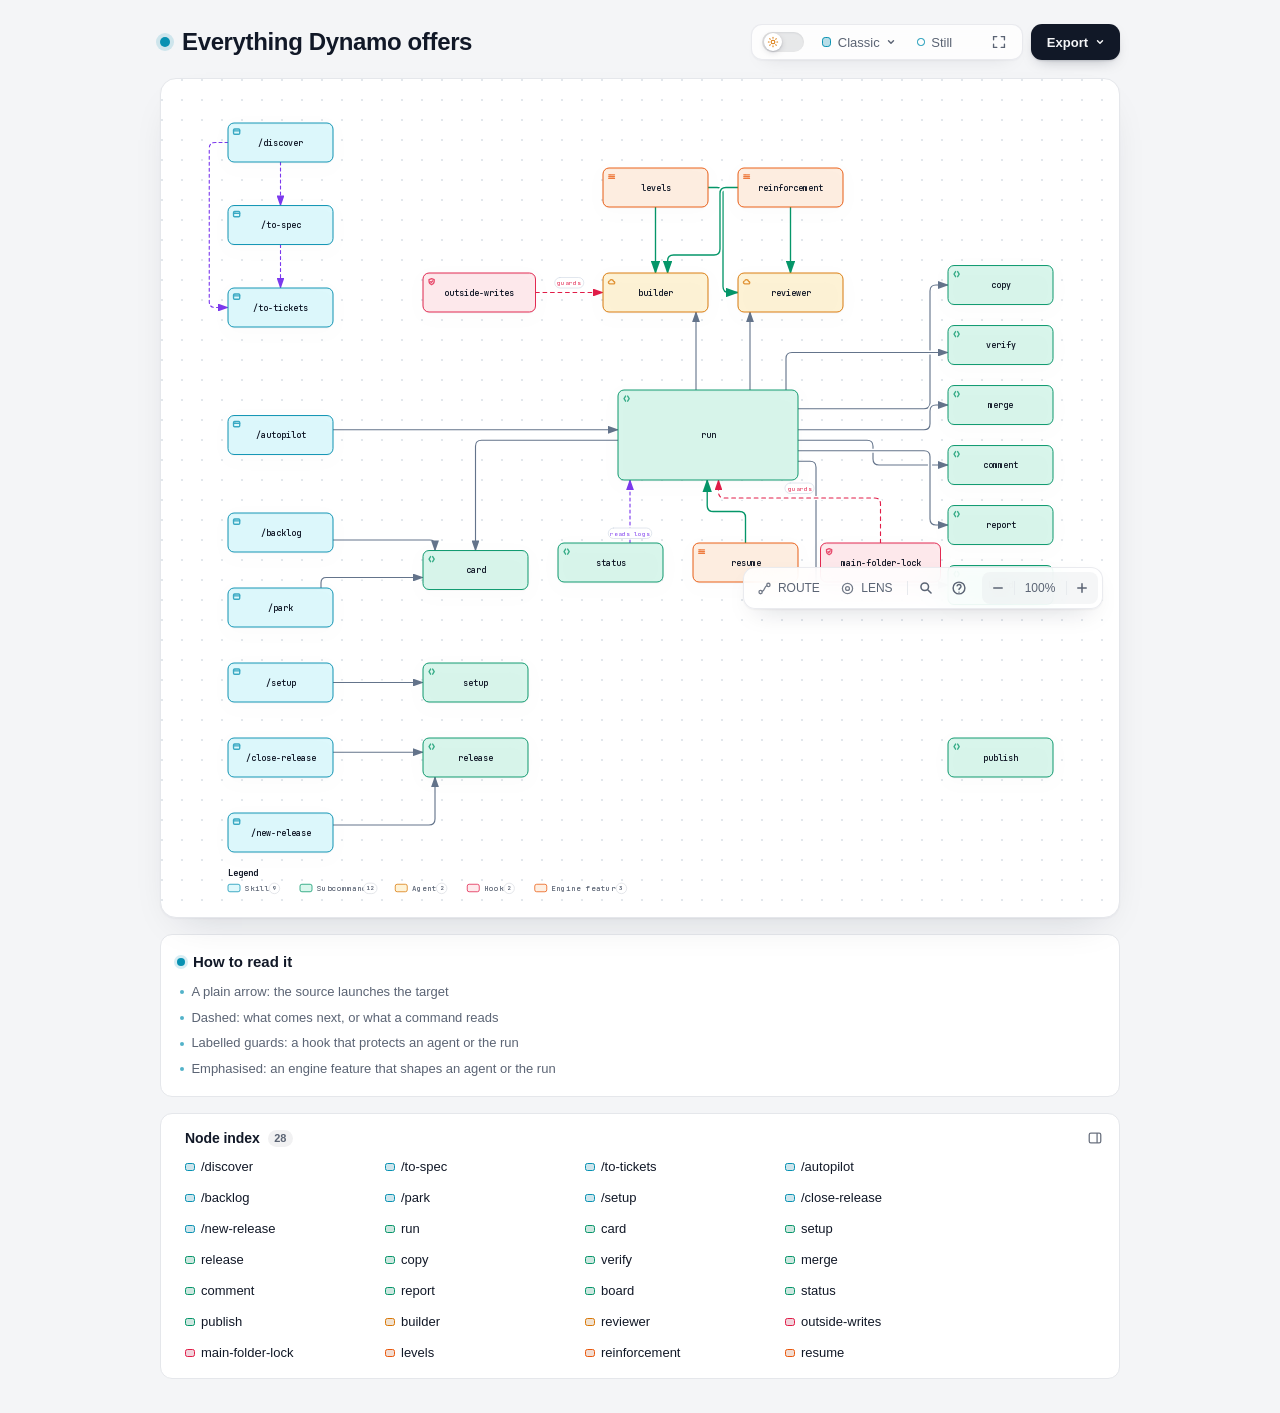
==== site/map/map.diagram.en.html @ 6d577e29 "Dynamo 0.6.0" ====
<!DOCTYPE html>
<html lang="en" data-theme="dark" data-preset="classic">
<head>
  <meta charset="UTF-8">
  <meta name="viewport" content="width=device-width, initial-scale=1.0">
  <meta name="generator" content="archify 3.2.0">
  <meta name="archify-reader-contract" content="declared-wide-v1">
  <title>Everything Dynamo offers Diagram</title>
  <script>
    // Resolve the theme before first paint so light-preference users don't
    // see a dark flash. The toolbar script below re-applies with UI state.
    (function () {
      try {
        var theme = null;
        try {
          var param = new URLSearchParams(window.location.search).get('theme');
          if (param === 'light' || param === 'dark') theme = param;
          if (new URLSearchParams(window.location.search).get('embed') === '1') {
            document.documentElement.setAttribute('data-embed', 'true');
          }
          if (new URLSearchParams(window.location.search).get('present') === '1') {
            document.documentElement.setAttribute('data-present', 'true');
          }
        } catch (_) {}
        if (!theme) {
          try { theme = localStorage.getItem('archify-theme'); } catch (_) {}
        }
        if (theme !== 'light' && theme !== 'dark') {
          theme = window.matchMedia('(prefers-color-scheme: light)').matches ? 'light' : 'dark';
        }
        document.documentElement.setAttribute('data-theme', theme);
      } catch (_) {}
    })();
  </script>
  <style id="archify-fonts">
/*
JetBrains Mono variable WOFF2 subsets from Google Fonts service revision v24.
These fixed bytes are shared by the viewer and its SVG/raster exports.
No local() source: an installed copy must not override the bundled font.
Uncovered characters (including CJK) still use the system fallback stack.
Upstream: https://github.com/JetBrains/JetBrainsMono

cyrillic-ext    1664 bytes  sha256 9343de2ca5d9549f792e7962375af8efb0f320c7643bfd36c884b5a30e5c396f
cyrillic        8892 bytes  sha256 4995a9a43ac659ec32fcd8b463755cd6a07b31a6e6b3894a6a153b661cf490e2
greek           6800 bytes  sha256 49c3da6c9a2b279b0f1f860f5cfb1f5dc38d88a5c7be9c9b1837bbc4e3db6111
vietnamese      5872 bytes  sha256 d44eb1936043a56038eb02dd70b243f379bef65783f94ec12f277550720411f1
latin-ext      11596 bytes  sha256 9c38cb2d0d2d93c1ee6e21fa78db76f13ea7e15e15cc64214c7ca89b6aaa35c4
latin          31340 bytes  sha256 2c32b9b3ee358c119e210f6f5195f9bd34894d78a785ff2e95d60e718e400af4

Copyright 2020 The JetBrains Mono Project Authors (https://github.com/JetBrains/JetBrainsMono)

This Font Software is licensed under the SIL Open Font License, Version 1.1.
This license is copied below, and is also available with a FAQ at:
https://openfontlicense.org


-----------------------------------------------------------
SIL OPEN FONT LICENSE Version 1.1 - 26 February 2007
-----------------------------------------------------------

PREAMBLE
The goals of the Open Font License (OFL) are to stimulate worldwide
development of collaborative font projects, to support the font creation
efforts of academic and linguistic communities, and to provide a free and
open framework in which fonts may be shared and improved in partnership
with others.

The OFL allows the licensed fonts to be used, studied, modified and
redistributed freely as long as they are not sold by themselves. The
fonts, including any derivative works, can be bundled, embedded,
redistributed and/or sold with any software provided that any reserved
names are not used by derivative works. The fonts and derivatives,
however, cannot be released under any other type of license. The
requirement for fonts to remain under this license does not apply
to any document created using the fonts or their derivatives.

DEFINITIONS
"Font Software" refers to the set of files released by the Copyright
Holder(s) under this license and clearly marked as such. This may
include source files, build scripts and documentation.

"Reserved Font Name" refers to any names specified as such after the
copyright statement(s).

"Original Version" refers to the collection of Font Software components as
distributed by the Copyright Holder(s).

"Modified Version" refers to any derivative made by adding to, deleting,
or substituting -- in part or in whole -- any of the components of the
Original Version, by changing formats or by porting the Font Software to a
new environment.

"Author" refers to any designer, engineer, programmer, technical
writer or other person who contributed to the Font Software.

PERMISSION & CONDITIONS
Permission is hereby granted, free of charge, to any person obtaining
a copy of the Font Software, to use, study, copy, merge, embed, modify,
redistribute, and sell modified and unmodified copies of the Font
Software, subject to the following conditions:

1) Neither the Font Software nor any of its individual components,
in Original or Modified Versions, may be sold by itself.

2) Original or Modified Versions of the Font Software may be bundled,
redistributed and/or sold with any software, provided that each copy
contains the above copyright notice and this license. These can be
included either as stand-alone text files, human-readable headers or
in the appropriate machine-readable metadata fields within text or
binary files as long as those fields can be easily viewed by the user.

3) No Modified Version of the Font Software may use the Reserved Font
Name(s) unless explicit written permission is granted by the corresponding
Copyright Holder. This restriction only applies to the primary font name as
presented to the users.

4) The name(s) of the Copyright Holder(s) or the Author(s) of the Font
Software shall not be used to promote, endorse or advertise any
Modified Version, except to acknowledge the contribution(s) of the
Copyright Holder(s) and the Author(s) or with their explicit written
permission.

5) The Font Software, modified or unmodified, in part or in whole,
must be distributed entirely under this license, and must not be
distributed under any other license. The requirement for fonts to
remain under this license does not apply to any document created
using the Font Software.

TERMINATION
This license becomes null and void if any of the above conditions are
not met.

DISCLAIMER
THE FONT SOFTWARE IS PROVIDED "AS IS", WITHOUT WARRANTY OF ANY KIND,
EXPRESS OR IMPLIED, INCLUDING BUT NOT LIMITED TO ANY WARRANTIES OF
MERCHANTABILITY, FITNESS FOR A PARTICULAR PURPOSE AND NONINFRINGEMENT
OF COPYRIGHT, PATENT, TRADEMARK, OR OTHER RIGHT. IN NO EVENT SHALL THE
COPYRIGHT HOLDER BE LIABLE FOR ANY CLAIM, DAMAGES OR OTHER LIABILITY,
INCLUDING ANY GENERAL, SPECIAL, INDIRECT, INCIDENTAL, OR CONSEQUENTIAL
DAMAGES, WHETHER IN AN ACTION OF CONTRACT, TORT OR OTHERWISE, ARISING
FROM, OUT OF THE USE OR INABILITY TO USE THE FONT SOFTWARE OR FROM
OTHER DEALINGS IN THE FONT SOFTWARE.
*/
    /* cyrillic-ext */
    @font-face { font-family: 'JetBrains Mono'; font-style: normal; font-weight: 400 800; font-display: swap;
      src: url([data-uri]) format('woff2');
      unicode-range: U+0460-052F, U+1C80-1C8A, U+20B4, U+2DE0-2DFF, U+A640-A69F, U+FE2E-FE2F; }
    /* cyrillic */
    @font-face { font-family: 'JetBrains Mono'; font-style: normal; font-weight: 400 800; font-display: swap;
      src: url([data-uri]) format('woff2');
      unicode-range: U+0301, U+0400-045F, U+0490-0491, U+04B0-04B1, U+2116; }
    /* greek */
    @font-face { font-family: 'JetBrains Mono'; font-style: normal; font-weight: 400 800; font-display: swap;
      src: url([data-uri]) format('woff2');
      unicode-range: U+0370-0377, U+037A-037F, U+0384-038A, U+038C, U+038E-03A1, U+03A3-03FF; }
    /* vietnamese */
    @font-face { font-family: 'JetBrains Mono'; font-style: normal; font-weight: 400 800; font-display: swap;
      src: url([data-uri]) format('woff2');
      unicode-range: U+0102-0103, U+0110-0111, U+0128-0129, U+0168-0169, U+01A0-01A1, U+01AF-01B0, U+0300-0301, U+0303-0304, U+0308-0309, U+0323, U+0329, U+1EA0-1EF9, U+20AB; }
    /* latin-ext */
    @font-face { font-family: 'JetBrains Mono'; font-style: normal; font-weight: 400 800; font-display: swap;
      src: url([data-uri]) format('woff2');
      unicode-range: U+0100-02BA, U+02BD-02C5, U+02C7-02CC, U+02CE-02D7, U+02DD-02FF, U+0304, U+0308, U+0329, U+1D00-1DBF, U+1E00-1E9F, U+1EF2-1EFF, U+2020, U+20A0-20AB, U+20AD-20C0, U+2113, U+2C60-2C7F, U+A720-A7FF; }
    /* latin */
    @font-face { font-family: 'JetBrains Mono'; font-style: normal; font-weight: 400 800; font-display: swap;
      src: url([data-uri]) format('woff2');
      unicode-range: U+0000-00FF, U+0131, U+0152-0153, U+02BB-02BC, U+02C6, U+02DA, U+02DC, U+0304, U+0308, U+0329, U+2000-206F, U+20AC, U+2122, U+2191, U+2193, U+2212, U+2215, U+FEFF, U+FFFD; }
  </style>
  <style>
    /* ==========================================================
       THEME VARIABLES — switch by toggling [data-theme] on <html>
       ========================================================== */
    :root,
    [data-theme="dark"] {
      --bg: #020617;
      --grid: #1e293b;
      --canvas-dot: rgba(148, 163, 184, 0.16);
      --text: #ffffff;
      --text-muted: #94a3b8;
      --text-dim: #475569;
      /* UI chrome and menu hints need more contrast than SVG .t-dim accents */
      --text-faint: #7d8da1;

      --panel: rgba(15, 23, 42, 0.5);
      --panel-border: #1e293b;
      --lane-fill: rgba(15, 23, 42, 0.22);
      --lane-stroke: #334155;

      --arrow: #94a3b8;
      --arrow-emphasis: #34d399;

      /* Opaque mask color used behind semi-transparent component fills
         so the arrows drawn underneath are properly hidden. */
      --mask: #0f172a;

      --frontend-fill:    rgba(8, 51, 68, 0.4);
      --frontend-stroke:  #22d3ee;
      --backend-fill:     rgba(6, 78, 59, 0.4);
      --backend-stroke:   #34d399;
      --database-fill:    rgba(76, 29, 149, 0.4);
      --database-stroke:  #a78bfa;
      --cloud-fill:       rgba(120, 53, 15, 0.3);
      --cloud-stroke:     #fbbf24;
      --security-fill:    rgba(136, 19, 55, 0.4);
      --security-stroke:  #fb7185;
      --messagebus-fill:  rgba(251, 146, 60, 0.3);
      --messagebus-stroke:#fb923c;
      --external-fill:    rgba(30, 41, 59, 0.5);
      --external-stroke:  #94a3b8;

      --toolbar-bg:       rgba(15, 23, 42, 0.8);
      --toolbar-border:   #334155;
      --toolbar-text:     #e2e8f0;
      --toolbar-hover:    rgba(15, 23, 42, 0.95);
      --toolbar-menu-bg:  #0f172a;
    }

    [data-theme="light"] {
      --bg: #f4f5f7;
      --grid: #e9edf2;
      --canvas-dot: #e2e7ec;
      --text: #111827;
      --text-muted: #5b6474;
      --text-dim: #9aa3b2;
      --text-faint: #6b7280;

      --panel: #ffffff;
      --panel-border: #e5e7eb;
      --lane-fill: rgba(248, 250, 252, 0.65);
      --lane-stroke: #cbd5e1;

      --arrow: #64748b;
      --arrow-emphasis: #059669;

      --mask: #ffffff;

      --frontend-fill: rgba(34, 211, 238, 0.15);
      --frontend-stroke: #0891b2;
      --backend-fill: rgba(52, 211, 153, 0.18);
      --backend-stroke: #059669;
      --database-fill: rgba(167, 139, 250, 0.2);
      --database-stroke: #7c3aed;
      --cloud-fill: rgba(251, 191, 36, 0.18);
      --cloud-stroke: #d97706;
      --security-fill: rgba(251, 113, 133, 0.15);
      --security-stroke: #e11d48;
      --messagebus-fill: rgba(251, 146, 60, 0.15);
      --messagebus-stroke: #ea580c;
      --external-fill: rgba(148, 163, 184, 0.18);
      --external-stroke: #64748b;

      --toolbar-bg:       rgba(255, 255, 255, 0.92);
      --toolbar-border:   #cbd5e1;
      --toolbar-text:     #334155;
      --toolbar-hover:    #ffffff;
      --toolbar-menu-bg:  #ffffff;
    }

    /* ==========================================================
       SIGNAL FLOW — an opt-in, motion-forward visual preset.
       The variables also target a standalone exported SVG, whose
       root carries data-preset and data-theme directly.
       ========================================================== */
    [data-preset="signal-flow"][data-theme="dark"] {
      --bg: #030711;
      --grid: #15233a;
      --panel: rgba(6, 14, 28, 0.78);
      --panel-border: #1d3350;
      --lane-fill: rgba(9, 22, 40, 0.5);
      --lane-stroke: #2c4564;
      --text: #f5fbff;
      --text-muted: #9eb0c7;
      --text-dim: #52667f;
      --text-faint: #7890ad;
      --mask: #07101e;
      --frontend-fill: rgba(6, 182, 212, 0.14);
      --frontend-stroke: #67e8f9;
      --backend-fill: rgba(16, 185, 129, 0.14);
      --backend-stroke: #5eead4;
      --database-fill: rgba(139, 92, 246, 0.16);
      --database-stroke: #c4b5fd;
      --cloud-fill: rgba(245, 158, 11, 0.13);
      --cloud-stroke: #fcd34d;
      --security-fill: rgba(244, 63, 94, 0.13);
      --security-stroke: #fda4af;
      --messagebus-fill: rgba(249, 115, 22, 0.13);
      --messagebus-stroke: #fdba74;
      --external-fill: rgba(71, 85, 105, 0.24);
      --external-stroke: #a5b4c7;
      --arrow: #7890ad;
      --arrow-emphasis: #2dd4bf;
      --toolbar-bg: rgba(7, 16, 30, 0.86);
      --toolbar-border: #29415f;
      --toolbar-menu-bg: #07101e;
    }

    [data-preset="signal-flow"][data-theme="light"] {
      --bg: #f4f9fc;
      --grid: #d4e5ee;
      --panel: rgba(255, 255, 255, 0.82);
      --panel-border: #bfd5e2;
      --lane-fill: rgba(232, 243, 248, 0.62);
      --lane-stroke: #a9c5d5;
      --text: #102638;
      --text-muted: #587287;
      --text-dim: #8aa2b4;
      --text-faint: #668397;
      --mask: #ffffff;
      --frontend-fill: rgba(6, 182, 212, 0.09);
      --frontend-stroke: #0789a1;
      --backend-fill: rgba(5, 150, 105, 0.09);
      --backend-stroke: #087f69;
      --database-fill: rgba(124, 58, 237, 0.09);
      --database-stroke: #7254c7;
      --cloud-fill: rgba(217, 119, 6, 0.08);
      --cloud-stroke: #b9670b;
      --security-fill: rgba(225, 29, 72, 0.08);
      --security-stroke: #c53a59;
      --messagebus-fill: rgba(234, 88, 12, 0.08);
      --messagebus-stroke: #c65f27;
      --external-fill: rgba(100, 116, 139, 0.1);
      --external-stroke: #607a8c;
      --arrow: #7b97aa;
      --arrow-emphasis: #0d9488;
    }

    /* ==========================================================
       BLUEPRINT — a review-first drafting preset for deployment,
       infrastructure, and technical design documentation. It keeps
       the same semantic palette and geometry while trading glow for
       precise grid contrast, squared materials, and drafting marks.
       ========================================================== */
    [data-preset="blueprint"][data-theme="dark"] {
      --bg: #06131f;
      --grid: #17425a;
      --panel: rgba(7, 27, 43, 0.9);
      --panel-border: #27627f;
      --lane-fill: rgba(10, 43, 66, 0.36);
      --lane-stroke: #34799a;
      --text: #e3f6ff;
      --text-muted: #91b8ca;
      --text-dim: #557e92;
      --text-faint: #739caf;
      --mask: #0a2031;
      --frontend-fill: rgba(26, 157, 193, 0.14);
      --frontend-stroke: #66d9ef;
      --backend-fill: rgba(31, 155, 124, 0.13);
      --backend-stroke: #69dfbd;
      --database-fill: rgba(120, 105, 196, 0.14);
      --database-stroke: #b4a8ff;
      --cloud-fill: rgba(197, 145, 43, 0.13);
      --cloud-stroke: #ffd166;
      --security-fill: rgba(199, 76, 104, 0.13);
      --security-stroke: #ff8da1;
      --messagebus-fill: rgba(207, 112, 49, 0.13);
      --messagebus-stroke: #ffad66;
      --external-fill: rgba(84, 119, 139, 0.18);
      --external-stroke: #a7cad9;
      --arrow: #78a3b7;
      --arrow-emphasis: #64dfc1;
      --toolbar-bg: rgba(7, 28, 45, 0.92);
      --toolbar-border: #34799a;
      --toolbar-text: #d8f3ff;
      --toolbar-hover: rgba(18, 58, 83, 0.95);
      --toolbar-menu-bg: #0a2031;
    }

    [data-preset="blueprint"][data-theme="light"] {
      --bg: #edf7fa;
      --grid: #b5d5e1;
      --panel: rgba(249, 253, 255, 0.94);
      --panel-border: #78aabd;
      --lane-fill: rgba(210, 232, 240, 0.42);
      --lane-stroke: #83b2c4;
      --text: #123344;
      --text-muted: #4e7486;
      --text-dim: #86a6b4;
      --text-faint: #668c9d;
      --mask: #f9fdff;
      --frontend-fill: rgba(8, 145, 178, 0.08);
      --frontend-stroke: #087f9c;
      --backend-fill: rgba(5, 128, 101, 0.08);
      --backend-stroke: #08755f;
      --database-fill: rgba(100, 75, 180, 0.08);
      --database-stroke: #6757a8;
      --cloud-fill: rgba(181, 120, 15, 0.08);
      --cloud-stroke: #a86609;
      --security-fill: rgba(190, 48, 80, 0.07);
      --security-stroke: #b32f50;
      --messagebus-fill: rgba(196, 81, 22, 0.07);
      --messagebus-stroke: #b65120;
      --external-fill: rgba(79, 112, 128, 0.08);
      --external-stroke: #506f7e;
      --arrow: #6d93a5;
      --arrow-emphasis: #087f69;
      --toolbar-bg: rgba(247, 252, 254, 0.94);
      --toolbar-border: #8ab5c5;
      --toolbar-text: #294f61;
      --toolbar-hover: #ffffff;
      --toolbar-menu-bg: #f9fdff;
    }

    /* ==========================================================
       EDITORIAL — a warm, publication-minded preset for design
       reviews, launch notes, and documentation. The diagram keeps
       the same semantic palette and exact geometry, but trades
       software chrome for paper, ink, ruled structure, and one
       restrained vermilion accent.
       ========================================================== */
    [data-preset="editorial"][data-theme="dark"] {
      --bg: #181611;
      --grid: #39342a;
      --panel: rgba(35, 31, 24, 0.96);
      --panel-border: #625a4a;
      --lane-fill: rgba(52, 46, 35, 0.46);
      --lane-stroke: #726957;
      --text: #f4eddf;
      --text-muted: #b9ae9b;
      --text-dim: #776e60;
      --text-faint: #9d917e;
      --mask: #231f18;
      --frontend-fill: rgba(43, 133, 142, 0.16);
      --frontend-stroke: #7fc6c7;
      --backend-fill: rgba(63, 132, 92, 0.16);
      --backend-stroke: #8fc29e;
      --database-fill: rgba(117, 91, 141, 0.17);
      --database-stroke: #c0a4d0;
      --cloud-fill: rgba(170, 119, 49, 0.16);
      --cloud-stroke: #d8ad68;
      --security-fill: rgba(157, 69, 65, 0.17);
      --security-stroke: #df9085;
      --messagebus-fill: rgba(174, 79, 42, 0.16);
      --messagebus-stroke: #df946f;
      --external-fill: rgba(126, 115, 96, 0.18);
      --external-stroke: #b8ad99;
      --arrow: #948978;
      --arrow-emphasis: #dd6b3d;
      --toolbar-bg: rgba(35, 31, 24, 0.92);
      --toolbar-border: #625a4a;
      --toolbar-text: #eee5d5;
      --toolbar-hover: #302a20;
      --toolbar-menu-bg: #231f18;
    }

    [data-preset="editorial"][data-theme="light"] {
      --bg: #f2eee5;
      --grid: #d8d0c2;
      --panel: rgba(251, 248, 241, 0.97);
      --panel-border: #c4b9a6;
      --lane-fill: rgba(229, 221, 207, 0.42);
      --lane-stroke: #b8aa94;
      --text: #242018;
      --text-muted: #6f6658;
      --text-dim: #a09788;
      --text-faint: #817767;
      --mask: #fbf8f1;
      --frontend-fill: rgba(31, 117, 126, 0.09);
      --frontend-stroke: #287e84;
      --backend-fill: rgba(42, 119, 75, 0.09);
      --backend-stroke: #397b53;
      --database-fill: rgba(105, 75, 130, 0.09);
      --database-stroke: #765d86;
      --cloud-fill: rgba(157, 103, 31, 0.1);
      --cloud-stroke: #9a671f;
      --security-fill: rgba(153, 58, 52, 0.09);
      --security-stroke: #9e463f;
      --messagebus-fill: rgba(182, 70, 27, 0.09);
      --messagebus-stroke: #ad4b25;
      --external-fill: rgba(101, 91, 75, 0.09);
      --external-stroke: #746b5e;
      --arrow: #8a806f;
      --arrow-emphasis: #bb4c23;
      --toolbar-bg: rgba(251, 248, 241, 0.94);
      --toolbar-border: #c4b9a6;
      --toolbar-text: #40392f;
      --toolbar-hover: #fffdf8;
      --toolbar-menu-bg: #fbf8f1;
    }

    * { margin: 0; padding: 0; box-sizing: border-box; }

    body {
      --archify-page-top: 2rem;
      font-family: -apple-system, BlinkMacSystemFont, 'Segoe UI', 'PingFang SC', 'Hiragino Sans GB', 'Microsoft YaHei', 'Noto Sans CJK SC', 'Noto Sans', Roboto, 'Helvetica Neue', Arial, sans-serif;
      -webkit-font-smoothing: antialiased;
      background: var(--bg);
      min-height: 100vh;
      padding: var(--archify-page-top) 2rem 2rem;
      color: var(--text);
      /* Theme surfaces change together; animating the page background leaves it
         visibly out of sync with the SVG and panel for the first 200ms. */
    }

    html[data-preset="signal-flow"] body {
      background-image:
        radial-gradient(circle at 18% -8%, rgba(34, 211, 238, 0.14), transparent 34rem),
        radial-gradient(circle at 92% 18%, rgba(139, 92, 246, 0.12), transparent 30rem);
      background-attachment: fixed;
    }
    html[data-preset="signal-flow"][data-theme="light"] body {
      background-image:
        radial-gradient(circle at 18% -8%, rgba(6, 182, 212, 0.12), transparent 34rem),
        radial-gradient(circle at 92% 18%, rgba(139, 92, 246, 0.08), transparent 30rem);
    }
    html[data-preset="blueprint"] body {
      background-image:
        linear-gradient(var(--grid) 1px, transparent 1px),
        linear-gradient(90deg, var(--grid) 1px, transparent 1px);
      background-size: 32px 32px;
      background-position: -1px -1px;
      background-attachment: fixed;
    }
    html[data-preset="editorial"] body {
      background-image:
        linear-gradient(90deg, transparent 0, transparent 5.4rem, color-mix(in srgb, var(--security-stroke) 18%, transparent) 5.4rem, color-mix(in srgb, var(--security-stroke) 18%, transparent) calc(5.4rem + 1px), transparent calc(5.4rem + 1px)),
        repeating-linear-gradient(0deg, transparent 0, transparent 31px, color-mix(in srgb, var(--grid) 36%, transparent) 31px, color-mix(in srgb, var(--grid) 36%, transparent) 32px);
      background-attachment: fixed;
    }

    /* Gallery/embed mode keeps the generated artifact as the source of truth
       while presenting only its diagram surface inside a proof card. */
    html[data-embed="true"] body {
      min-height: 0;
      padding: 0;
      overflow: hidden;
      background: var(--bg);
      background-image: none;
    }
    html[data-embed="true"] .toolbar,
    html[data-embed="true"] .header,
    html[data-embed="true"] .cards,
    html[data-embed="true"] .diagram-nav,
    html[data-embed="true"] .overview-map,
    html[data-embed="true"] .focus-chip,
    html[data-embed="true"] .route-probe,
    html[data-embed="true"] .semantic-lens,
    html[data-embed="true"] .diagram-guide,
    html[data-embed="true"] .node-finder,
    html[data-embed="true"] .node-outline { display: none !important; }
    html[data-embed="true"] .container { max-width: none; }
    html[data-embed="true"] .diagram-container {
      padding: 0.5rem;
      border: 0;
      border-radius: 0;
      box-shadow: none;
    }
    html[data-embed="true"] .diagram-container svg { min-width: 0; }

    /* Presentation Stage is a viewer-only layer: it gives the live diagram
       the viewport while keeping guided views, theme, focus, and exports real.
       Embed mode wins when both query parameters are present. */
    html[data-present="true"]:not([data-embed="true"]) body {
      --archify-page-top: 1rem;
      height: 100dvh;
      min-height: 0;
      padding: 1rem;
      overflow: hidden;
    }
    html[data-present="true"]:not([data-embed="true"]) .container {
      display: flex;
      flex-direction: column;
      gap: 0.75rem;
      width: 100%;
      max-width: none;
      height: calc(100dvh - 2rem);
    }
    html[data-present="true"]:not([data-embed="true"]) .header {
      flex: none;
      min-width: 0;
      margin: 0;
      padding-right: 23rem;
    }
    html[data-present="true"]:not([data-embed="true"]) .header-row { margin-bottom: 0.25rem; }
    html[data-present="true"]:not([data-embed="true"]) .subtitle {
      overflow: hidden;
      text-overflow: ellipsis;
      white-space: nowrap;
    }

    html[data-present="true"]:not([data-embed="true"]) .diagram-container {
      display: flex;
      flex: 1 1 auto;
      align-items: center;
      justify-content: center;
      min-height: 0;
      padding: 0.75rem;
      padding-bottom: calc(0.75rem + var(--archify-nav-reserve));
    }
    html[data-present="true"]:not([data-embed="true"]) .diagram-container > svg {
      flex: 1 1 auto;
      height: 100%;
      min-height: 0;
      width: 100%;
      min-width: 0;
    }
    html[data-present="true"]:not([data-embed="true"]) .cards { display: none; }
    html[data-present="true"]:not([data-embed="true"]) #btn-present {
      border-color: var(--frontend-stroke);
      color: var(--frontend-stroke);
    }

    /* The reader owns only the outer scale. Compact automatic sequences fit at
       their authored text size or larger. Long sequences and waterfall rows
       favor reading width and page scroll; other diagrams keep height fitting.
       Small automatic canvases retain a modest scale inside a usable shell.
       Every strategy preserves the authored SVG/viewBox and semantic geometry. */
    .container {
      width: 100%;
      max-width: var(--archify-reader-width, 1440px);
      margin: 0 auto;
    }
    html[data-reader-area="true"] .diagram-container {
      min-height: var(--archify-diagram-min-height);
      display: flex;
      align-items: center;
    }
    html[data-reader-area="true"] .diagram-container > svg { flex-shrink: 0; }
    /* The original SVG legend can use the outer corner while the capped or fitted
       diagram stays centered. The container still clips all outer paint. */
    .diagram-container:has([data-reader-legend-corner]) > svg { overflow: visible; }
    .diagram-container [data-reader-legend-corner] {
      transform-origin: 0 0;
      transform-box: view-box;
      transform: var(--archify-reader-legend-transform);
    }
    html[data-reader-narrow="true"]:not([data-present="true"]) .diagram-container > svg {
      min-width: 0;
      max-width: var(--archify-diagram-max-width);
      margin-inline: auto;
    }
    @media (min-width: 768px) and (max-height: 920px) {
      .header { margin-bottom: 1rem; }
      .diagram-container { padding: 1rem; }
      .cards { margin-top: 1rem; }
      .card { padding: 1rem; }
    }

    .header { margin-bottom: 1.5rem; padding-right: 29.5rem; }

    html[data-preset="signal-flow"] .header,
    html[data-preset="blueprint"] .header,
    html[data-preset="editorial"] .header { padding-right: 29.5rem; }

    .header-row {
      display: flex;
      align-items: center;
      gap: 0.75rem;
      min-height: 2.75rem;
      margin-bottom: 0.25rem;
    }

    .pulse-dot {
      flex: none;
      width: 10px;
      height: 10px;
      background: var(--frontend-stroke);
      border-radius: 50%;
      box-shadow: 0 0 0 4px color-mix(in srgb, var(--frontend-stroke) 16%, transparent);
      animation: none;
    }

    html[data-motion-capable="true"] .pulse-dot { animation: pulse 2s infinite; }

    @keyframes pulse {
      0%, 100% { opacity: 1; }
      50% { opacity: 0.5; }
    }

    h1 {
      font-size: 1.5rem;
      font-weight: 650;
      line-height: 1.25;
      letter-spacing: -0.015em;
    }

    .subtitle {
      color: var(--text-muted);
      font-size: 0.875rem;
      line-height: 1.55;
      margin-left: 1.375rem;
    }

    html[data-preset="signal-flow"] .header-row::after {
      content: attr(data-preset-badge-signal-flow);
      flex: none;
      margin-left: 0.25rem;
      color: var(--frontend-stroke);
      border: 1px solid var(--frontend-stroke);
      border-radius: 999px;
      padding: 0.28rem 0.6rem;
      font-size: 0.625rem;
      letter-spacing: 0.12em;
      opacity: 0.82;
      box-shadow: 0 0 20px rgba(34, 211, 238, 0.12);
      white-space: nowrap;
    }

    html[data-preset="blueprint"] .pulse-dot {
      width: 10px;
      height: 10px;
      border: 1px solid var(--frontend-stroke);
      border-radius: 1px;
      background: transparent;
      box-shadow: inset 0 0 0 2px var(--bg);
      transform: rotate(45deg);
      animation: none;
    }
    html[data-preset="blueprint"] .header-row::after {
      content: attr(data-preset-badge-blueprint);
      flex: none;
      margin-left: 0.25rem;
      padding: 0.28rem 0.55rem;
      border-top: 1px solid var(--frontend-stroke);
      border-bottom: 1px solid var(--frontend-stroke);
      color: var(--frontend-stroke);
      font-size: 0.5625rem;
      font-weight: 700;
      letter-spacing: 0.14em;
      white-space: nowrap;
    }

    html[data-preset="editorial"] h1,
    html[data-preset="editorial"] .card h3 {
      font-family: Georgia, 'Times New Roman', 'Songti SC', STSong, serif;
      letter-spacing: -0.02em;
    }
    html[data-preset="editorial"] h1 { font-size: 1.72rem; font-weight: 600; }
    html[data-preset="editorial"] .pulse-dot {
      width: 9px;
      height: 9px;
      border: 1px solid var(--arrow-emphasis);
      border-radius: 0;
      background: var(--arrow-emphasis);
      box-shadow: 0 0 0 3px color-mix(in srgb, var(--arrow-emphasis) 14%, transparent);
      transform: rotate(45deg);
      animation: none;
    }
    html[data-preset="editorial"] .header-row::after {
      content: attr(data-preset-badge-editorial);
      flex: none;
      margin-left: 0.25rem;
      padding: 0.32rem 0 0.24rem;
      border-bottom: 2px solid var(--arrow-emphasis);
      color: var(--arrow-emphasis);
      font-family: Georgia, 'Times New Roman', serif;
      font-size: 0.625rem;
      font-style: italic;
      font-weight: 600;
      letter-spacing: 0.08em;
      white-space: nowrap;
    }

    .diagram-container {
      --archify-nav-reserve: 0px;
      background: var(--panel);
      border-radius: 1rem;
      border: 1px solid var(--panel-border);
      box-shadow: 0 1px 2px rgba(15, 23, 42, 0.04), 0 16px 40px -20px rgba(15, 23, 42, 0.18);
      padding: 1.5rem;
      padding-bottom: calc(1.5rem + var(--archify-nav-reserve));
      overflow: hidden;
      position: relative;
    }

    html[data-preset="signal-flow"] .diagram-container {
      position: relative;
      overflow: hidden;
      background: linear-gradient(180deg, rgba(8, 20, 38, 0.82), rgba(3, 8, 18, 0.94));
      box-shadow: inset 0 1px 0 rgba(255, 255, 255, 0.04), 0 28px 80px rgba(0, 0, 0, 0.34);
    }
    html[data-preset="signal-flow"][data-theme="light"] .diagram-container {
      background: linear-gradient(180deg, rgba(255, 255, 255, 0.9), rgba(237, 246, 250, 0.94));
      box-shadow: inset 0 1px 0 rgba(255, 255, 255, 0.72), 0 24px 60px rgba(45, 78, 99, 0.12);
    }
    html[data-preset="blueprint"] .diagram-container {
      border-color: var(--panel-border);
      border-radius: 0.35rem;
      background: var(--panel);
      box-shadow:
        inset 0 0 0 1px color-mix(in srgb, var(--panel-border) 34%, transparent),
        0 18px 48px rgba(0, 0, 0, 0.16);
    }
    html[data-preset="blueprint"] .diagram-container::after {
      content: "";
      position: absolute;
      z-index: 10;
      inset: 0.7rem;
      pointer-events: none;
      background:
        linear-gradient(var(--frontend-stroke), var(--frontend-stroke)) left top / 1.35rem 1px no-repeat,
        linear-gradient(var(--frontend-stroke), var(--frontend-stroke)) left top / 1px 1.35rem no-repeat,
        linear-gradient(var(--frontend-stroke), var(--frontend-stroke)) right top / 1.35rem 1px no-repeat,
        linear-gradient(var(--frontend-stroke), var(--frontend-stroke)) right top / 1px 1.35rem no-repeat,
        linear-gradient(var(--frontend-stroke), var(--frontend-stroke)) left bottom / 1.35rem 1px no-repeat,
        linear-gradient(var(--frontend-stroke), var(--frontend-stroke)) left bottom / 1px 1.35rem no-repeat,
        linear-gradient(var(--frontend-stroke), var(--frontend-stroke)) right bottom / 1.35rem 1px no-repeat,
        linear-gradient(var(--frontend-stroke), var(--frontend-stroke)) right bottom / 1px 1.35rem no-repeat;
      opacity: 0.58;
    }
    html[data-preset="editorial"] .diagram-container {
      overflow: hidden;
      border-color: var(--panel-border);
      border-radius: 0.38rem;
      background:
        linear-gradient(90deg, color-mix(in srgb, var(--security-fill) 58%, transparent), transparent 12%),
        var(--panel);
      box-shadow:
        0 1px 0 color-mix(in srgb, var(--text) 6%, transparent),
        0 18px 48px color-mix(in srgb, #000 19%, transparent);
    }
    html[data-preset="editorial"] .diagram-container::after {
      position: absolute;
      z-index: 10;
      top: 0.72rem;
      right: 1.25rem;
      padding: 0.2rem 0.52rem;
      border: 1px solid var(--panel-border);
      background: var(--panel);
      color: var(--arrow-emphasis);
      content: attr(data-preset-badge-editorial-plate);
      font-family: Georgia, 'Times New Roman', serif;
      font-size: 0.52rem;
      font-style: italic;
      font-weight: 600;
      letter-spacing: 0.09em;
      pointer-events: none;
    }
    html[data-embed="true"][data-preset="editorial"] .diagram-container::after { display: none; }
    html[data-motion-capable="true"][data-preset="signal-flow"][data-ambient-entry="running"] .diagram-container::before {
      content: "";
      position: absolute;
      inset: 0;
      pointer-events: none;
      background: linear-gradient(115deg, transparent 28%, rgba(103, 232, 249, 0.035) 48%, transparent 68%);
      transform: translateX(-70%);
      animation: archify-signal-scan 4.8s ease-in-out 1 both;
    }

    /* Motion Governor gives the reader a real static state and gives the
       strongest semantic action the only motion budget. Atmosphere resets to
       its authored base instead of freezing mid-cycle. Static artifacts never
       start a decorative pulse or scan. */
    html:not([data-motion-capable="true"]) svg[data-animation="trace"] [data-animate] {
      animation: none !important;
    }
    html:not([data-motion-capable="true"]) svg[data-animation="trace"] [data-graph-role="automatic-crossover"]:has(> [data-animate="edge"]) > [data-graph-role="automatic-crossover-underlay"] {
      animation: none !important;
    }
    html[data-motion="still"] .pulse-dot,
    html[data-motion="still"] .diagram-container::before,
    html[data-motion="still"] svg[data-animation="trace"] [data-animate],
    html[data-motion-owner] .pulse-dot,
    html[data-motion-owner] .diagram-container::before,
    html[data-motion-owner] svg[data-animation="trace"] [data-animate],
    html[data-embed="true"] .pulse-dot,
    html[data-embed="true"] .diagram-container::before,
    html[data-share-playback="true"] .pulse-dot,
    html[data-share-playback="true"] .diagram-container::before,
    html[data-document-hidden="true"] .pulse-dot,
    html[data-document-hidden="true"] .diagram-container::before,
    html[data-document-hidden="true"] svg[data-animation="trace"] [data-animate],
    html[data-motion="still"] svg[data-animation="trace"] [data-graph-role="automatic-crossover"]:has(> [data-animate="edge"]) > [data-graph-role="automatic-crossover-underlay"],
    html[data-motion-owner] svg[data-animation="trace"] [data-graph-role="automatic-crossover"]:has(> [data-animate="edge"]) > [data-graph-role="automatic-crossover-underlay"],
    html[data-embed="true"] svg[data-animation="trace"] [data-graph-role="automatic-crossover"]:has(> [data-animate="edge"]) > [data-graph-role="automatic-crossover-underlay"],
    html[data-share-playback="true"] svg[data-animation="trace"] [data-graph-role="automatic-crossover"]:has(> [data-animate="edge"]) > [data-graph-role="automatic-crossover-underlay"],
    html[data-document-hidden="true"] svg[data-animation="trace"] [data-graph-role="automatic-crossover"]:has(> [data-animate="edge"]) > [data-graph-role="automatic-crossover-underlay"] {
      animation: none !important;
    }
    html[data-motion="still"] .diagram-container::before,
    html[data-motion-owner] .diagram-container::before,
    html[data-embed="true"] .diagram-container::before,
    html[data-share-playback="true"] .diagram-container::before {
      opacity: 0;
    }
    html[data-motion="still"] .intent-trace-flow,
    html[data-motion="still"] .route-probe-flow,
    html[data-motion="still"] .route-journey-flow,
    html[data-motion="still"] .semantic-lens-flow,
    html[data-motion="still"] .diagram-guide,
    html[data-motion="still"] .overview-map-live,
    html[data-document-hidden="true"] .intent-trace-flow,
    html[data-document-hidden="true"] .route-probe-flow,
    html[data-document-hidden="true"] .route-journey-flow,
    html[data-document-hidden="true"] .semantic-lens-flow,
    html[data-document-hidden="true"] .diagram-guide,
    html[data-document-hidden="true"] .overview-map-live {
      animation: none !important;
    }

    html[data-motion="still"] .intent-trace-flow,
    html[data-motion="still"] .route-probe-flow {
      stroke-dasharray: none;
      stroke-dashoffset: 0;
      opacity: 0.72;
    }
    html[data-motion="still"] .route-journey-overlay,
    html[data-document-hidden="true"] .route-journey-overlay { display: none !important; }
    html[data-motion="still"] .relationship-pulse-overlay { display: none !important; }

    html[data-motion="still"] svg [data-node-id],
    html[data-motion="still"] svg [data-edge-from],
    html[data-motion="still"] svg [data-detail],
    html[data-motion="still"] svg [data-detail-anchor],
    html[data-motion="still"] svg [data-legend-hit],
    html[data-motion="still"] svg {
      transition: none !important;
    }

    svg {
      font-family: 'JetBrains Mono', ui-monospace, SFMono-Regular, Menlo, Consolas, 'DejaVu Sans Mono', 'Liberation Mono', 'Noto Sans Mono CJK SC', 'PingFang SC', 'Hiragino Sans GB', 'Microsoft YaHei', monospace;
      width: 100%;
      min-width: min(900px, 100%);
      display: block;
      transform-origin: 0 0;
      transition: transform 0.18s ease;
    }

    .diagram-container.is-camera-moving svg {
      transition: transform 0.42s cubic-bezier(0.22, 1, 0.36, 1);
    }
    .diagram-container.is-camera-transaction svg { transition: none; }
    .diagram-container.is-pannable { cursor: grab; }
    .diagram-container.is-panning { cursor: grabbing; user-select: none; }
    .diagram-container.is-panning svg { transition: none; }

    .diagram-nav {
      position: absolute;
      right: 1rem;
      bottom: 1rem;
      z-index: 12;
      translate: 0 calc(-1 * var(--archify-dock-lift, 0px));
      display: inline-flex;
      align-items: center;
      max-width: calc(100% - 2rem);
      padding: 0.25rem;
      gap: 0.0625rem;
      overflow-x: auto;
      border: 1px solid color-mix(in srgb, var(--panel-border) 80%, transparent);
      border-radius: 0.75rem;
      background: color-mix(in srgb, var(--panel) 84%, transparent);
      box-shadow: 0 1px 2px rgba(15, 23, 42, 0.05), 0 10px 28px -14px rgba(15, 23, 42, 0.28);
      backdrop-filter: blur(14px) saturate(1.2);
      scrollbar-width: none;
    }
    .diagram-nav::-webkit-scrollbar { display: none; }
    .diagram-nav button,
    .focus-chip button {
      border: 0;
      background: transparent;
      color: var(--toolbar-text);
      font: inherit;
      cursor: pointer;
    }
    .diagram-nav button {
      min-width: 2rem;
      height: 2rem;
      padding: 0 0.4rem;
      border-radius: 0.5rem;
      color: var(--text-muted);
      font-size: 0.75rem;
      font-weight: 500;
      letter-spacing: 0;
      transition: background 0.15s, color 0.15s;
    }
    .diagram-nav button:hover,
    .diagram-nav button:focus-visible {
      color: var(--text);
      background: color-mix(in srgb, var(--text) 6%, transparent);
    }
    .diagram-nav button:hover,
    .diagram-nav button:focus-visible,
    .focus-chip button:hover,
    .focus-chip button:focus-visible { background: var(--toolbar-hover); }
    .diagram-nav button:focus-visible,
    .focus-chip button:focus-visible {
      outline: 2px solid var(--frontend-stroke);
      outline-offset: 1px;
    }
    .diagram-nav button:disabled { opacity: 0.38; cursor: default; }
    /* The Guide stays on the ? shortcut; Map only earns dock space once the
       reader has zoomed past the full diagram (or opened it from the keyboard). */
    .diagram-nav button[hidden] { display: none; }
    .diagram-container:not(.is-pannable) #btn-overview-map:not([data-radar-requested]):not(:focus) { display: none; }
    .diagram-nav button:disabled:hover { background: transparent; }
    .diagram-nav #btn-route-probe,
    .diagram-nav #btn-overview-map,
    .diagram-nav #btn-semantic-lens {
      min-width: auto;
      padding-inline: 0.6rem;
      color: var(--text-muted);
      font-weight: 500;
    }
    .diagram-nav #btn-node-finder,
    .diagram-nav [data-view="out"] {
      position: relative;
      margin-left: 0.375rem;
    }
    .diagram-nav #btn-node-finder::before,
    .diagram-nav [data-view="out"]::before {
      position: absolute;
      top: 0.55rem;
      bottom: 0.55rem;
      left: -0.19rem;
      width: 1px;
      background: color-mix(in srgb, var(--panel-border) 90%, transparent);
      content: "";
      pointer-events: none;
    }
    .diagram-nav-icon {
      display: block;
      width: 0.95rem;
      height: 0.95rem;
      margin: auto;
      background: currentColor;
      -webkit-mask-position: center;
      -webkit-mask-repeat: no-repeat;
      -webkit-mask-size: contain;
      mask-position: center;
      mask-repeat: no-repeat;
      mask-size: contain;
    }
    .diagram-nav-icon.find {
      -webkit-mask-image: url("data:image/svg+xml,%3Csvg xmlns='http://www.w3.org/2000/svg' viewBox='0 0 20 20'%3E%3Ccircle cx='8.5' cy='8.5' r='4.5' fill='none' stroke='black' stroke-width='1.8'/%3E%3Cpath d='m12 12 4 4' fill='none' stroke='black' stroke-width='1.8' stroke-linecap='round'/%3E%3C/svg%3E");
      mask-image: url("data:image/svg+xml,%3Csvg xmlns='http://www.w3.org/2000/svg' viewBox='0 0 20 20'%3E%3Ccircle cx='8.5' cy='8.5' r='4.5' fill='none' stroke='black' stroke-width='1.8'/%3E%3Cpath d='m12 12 4 4' fill='none' stroke='black' stroke-width='1.8' stroke-linecap='round'/%3E%3C/svg%3E");
    }
    .diagram-nav-icon.guide {
      -webkit-mask-image: url("data:image/svg+xml,%3Csvg xmlns='http://www.w3.org/2000/svg' viewBox='0 0 20 20'%3E%3Ccircle cx='10' cy='10' r='7' fill='none' stroke='black' stroke-width='1.7'/%3E%3Cpath d='M7.8 7.3a2.4 2.4 0 014.6.9c0 1.8-2.4 2-2.4 3.7M10 14.9h.01' fill='none' stroke='black' stroke-width='1.7' stroke-linecap='round'/%3E%3C/svg%3E");
      mask-image: url("data:image/svg+xml,%3Csvg xmlns='http://www.w3.org/2000/svg' viewBox='0 0 20 20'%3E%3Ccircle cx='10' cy='10' r='7' fill='none' stroke='black' stroke-width='1.7'/%3E%3Cpath d='M7.8 7.3a2.4 2.4 0 014.6.9c0 1.8-2.4 2-2.4 3.7M10 14.9h.01' fill='none' stroke='black' stroke-width='1.7' stroke-linecap='round'/%3E%3C/svg%3E");
    }
    .diagram-nav-icon.minus {
      -webkit-mask-image: url("data:image/svg+xml,%3Csvg xmlns='http://www.w3.org/2000/svg' viewBox='0 0 20 20'%3E%3Cpath d='M5 10h10' fill='none' stroke='black' stroke-width='1.8' stroke-linecap='round'/%3E%3C/svg%3E");
      mask-image: url("data:image/svg+xml,%3Csvg xmlns='http://www.w3.org/2000/svg' viewBox='0 0 20 20'%3E%3Cpath d='M5 10h10' fill='none' stroke='black' stroke-width='1.8' stroke-linecap='round'/%3E%3C/svg%3E");
    }
    .diagram-nav-icon.plus {
      -webkit-mask-image: url("data:image/svg+xml,%3Csvg xmlns='http://www.w3.org/2000/svg' viewBox='0 0 20 20'%3E%3Cpath d='M10 5v10M5 10h10' fill='none' stroke='black' stroke-width='1.8' stroke-linecap='round'/%3E%3C/svg%3E");
      mask-image: url("data:image/svg+xml,%3Csvg xmlns='http://www.w3.org/2000/svg' viewBox='0 0 20 20'%3E%3Cpath d='M10 5v10M5 10h10' fill='none' stroke='black' stroke-width='1.8' stroke-linecap='round'/%3E%3C/svg%3E");
    }
    .diagram-nav [data-view="reset"] {
      display: inline-flex;
      align-items: center;
      justify-content: center;
      gap: 0.2rem;
      min-width: 3.1rem;
      padding-inline: 0.35rem;
    }
    .diagram-nav [data-view="reset"][data-detail-visible] {
      min-width: 3.8rem;
    }
    .diagram-nav-detail {
      color: color-mix(in srgb, var(--toolbar-text) 52%, transparent);
      font-size: 0.44rem;
      font-weight: 700;
      line-height: 1;
      letter-spacing: 0.07em;
    }
    .diagram-nav-percent {
      color: var(--text-muted);
      font-size: 0.75rem;
      font-weight: 500;
      font-variant-numeric: tabular-nums;
      line-height: 1;
    }
    /* Mode buttons carry a small glyph so the dock reads as one icon language. */
    .diagram-nav #btn-route-probe,
    .diagram-nav #btn-overview-map,
    .diagram-nav #btn-semantic-lens {
      display: inline-flex;
      align-items: center;
      gap: 0.375rem;
      padding-inline: 0.55rem 0.65rem;
    }
    .diagram-nav #btn-route-probe::before,
    .diagram-nav #btn-overview-map::before,
    .diagram-nav #btn-semantic-lens::before {
      flex: none;
      width: 0.95rem;
      height: 0.95rem;
      background: currentColor;
      content: "";
      opacity: 0.85;
      -webkit-mask: var(--nav-glyph) center / contain no-repeat;
      mask: var(--nav-glyph) center / contain no-repeat;
    }
    .diagram-nav #btn-route-probe { --nav-glyph: url("data:image/svg+xml,%3Csvg xmlns='http://www.w3.org/2000/svg' viewBox='0 0 20 20'%3E%3Cg fill='none' stroke='black' stroke-width='1.7' stroke-linecap='round'%3E%3Ccircle cx='4.8' cy='14.8' r='2.2'/%3E%3Ccircle cx='15.2' cy='5.2' r='2.2'/%3E%3Cpath d='M6.9 13.9c3.8-1.4 2.6-6.3 6.2-7.8'/%3E%3C/g%3E%3C/svg%3E"); }
    .diagram-nav #btn-overview-map { --nav-glyph: url("data:image/svg+xml,%3Csvg xmlns='http://www.w3.org/2000/svg' viewBox='0 0 20 20'%3E%3Cg fill='none' stroke='black' stroke-width='1.7' stroke-linejoin='round'%3E%3Cpath d='M2.8 5.4 7.4 3.5l5.2 2 4.6-1.9v11l-4.6 1.9-5.2-2-4.6 1.9z'/%3E%3Cpath d='M7.4 3.5v11M12.6 5.5v11'/%3E%3C/g%3E%3C/svg%3E"); }
    .diagram-nav #btn-semantic-lens { --nav-glyph: url("data:image/svg+xml,%3Csvg xmlns='http://www.w3.org/2000/svg' viewBox='0 0 20 20'%3E%3Cg fill='none' stroke='black' stroke-width='1.7'%3E%3Ccircle cx='10' cy='10' r='6.8'/%3E%3Ccircle cx='10' cy='10' r='2.6'/%3E%3C/g%3E%3C/svg%3E"); }
    /* Zoom out / level / zoom in join into one stepper well. */
    .diagram-nav [data-view="out"],
    .diagram-nav [data-view="reset"],
    .diagram-nav [data-view="in"] {
      position: relative;
      border-radius: 0;
      background: color-mix(in srgb, var(--panel-border) 38%, transparent);
    }
    .diagram-nav [data-view="out"] { margin-left: 0.375rem; border-radius: 0.5rem 0 0 0.5rem; }
    .diagram-nav [data-view="out"]::before { display: none; }
    .diagram-nav [data-view="reset"],
    .diagram-nav [data-view="in"] { margin-left: -0.0625rem; }
    .diagram-nav [data-view="in"] { border-radius: 0 0.5rem 0.5rem 0; }
    .diagram-nav [data-view="reset"]::after,
    .diagram-nav [data-view="in"]::after {
      position: absolute;
      top: 0.55rem;
      bottom: 0.55rem;
      left: 0;
      width: 1px;
      background: color-mix(in srgb, var(--panel-border) 75%, transparent);
      content: "";
      pointer-events: none;
    }
    .diagram-nav [data-view="out"]:hover,
    .diagram-nav [data-view="reset"]:hover,
    .diagram-nav [data-view="in"]:hover { background: color-mix(in srgb, var(--panel-border) 60%, transparent); }
    .diagram-nav [data-view="out"]:disabled,
    .diagram-nav [data-view="in"]:disabled { opacity: 1; color: color-mix(in srgb, var(--text-muted) 40%, transparent); }
    .diagram-nav [data-view="out"]:disabled:hover,
    .diagram-nav [data-view="in"]:disabled:hover { background: color-mix(in srgb, var(--panel-border) 38%, transparent); }
    .diagram-nav [data-view="reset"] { min-width: 3.25rem; }
    .diagram-container[data-camera-indicator="true"] .diagram-nav-detail,
    .diagram-container[data-camera-indicator="true"] .diagram-nav-percent { color: var(--frontend-stroke); }
    .diagram-nav #btn-diagram-guide[aria-expanded="true"] {
      color: var(--cloud-stroke);
      background: var(--toolbar-hover);
    }

    /* Semantic Radar is a deliberately simplified, viewer-only overview. It
       uses authored node bounds and the live camera viewport rather than
       cloning the canonical SVG, so IDs, filters, animation, and export state
       stay singular and deterministic. */
    .overview-map {
      position: absolute;
      right: 1rem;
      bottom: calc(4.15rem + var(--archify-nav-reserve));
      z-index: 12;
      width: 11.25rem;
      overflow: hidden;
      border: 1px solid color-mix(in srgb, var(--frontend-stroke) 52%, var(--toolbar-border));
      border-radius: 0.78rem;
      background: var(--toolbar-menu-bg);
      color: var(--toolbar-text);
      box-shadow: 0 16px 42px rgba(0, 0, 0, 0.3);
      backdrop-filter: blur(16px);
      font-size: 0.625rem;
    }
    .overview-map[hidden] { display: none; }
    .overview-map[data-docked="true"] {
      position: fixed;
      right: var(--archify-radar-right, 1rem);
      top: var(--archify-radar-top, 1rem);
      bottom: auto;
    }
    .overview-map[data-docked="true"][data-dock-side="left"] {
      right: auto;
      left: var(--archify-radar-left, 1rem);
    }
    html[data-preset="blueprint"] .overview-map { border-radius: 0.28rem; }
    .overview-map-head {
      display: grid;
      grid-template-columns: auto minmax(0, 1fr) auto;
      align-items: center;
      gap: 0.45rem;
      min-height: 2.25rem;
      padding: 0.42rem 0.48rem 0.38rem 0.55rem;
      border-bottom: 1px solid var(--toolbar-border);
      background: linear-gradient(110deg, color-mix(in srgb, var(--frontend-fill) 45%, transparent), transparent 68%);
      cursor: grab;
      touch-action: none;
      user-select: none;
    }
    .overview-map[data-panel-dragging="true"] .overview-map-head { cursor: grabbing; }
    .overview-map[data-placement-invalid="true"] {
      border-color: var(--security-stroke);
      box-shadow: 0 0 0 2px color-mix(in srgb, var(--security-stroke) 34%, transparent), 0 16px 42px rgba(0, 0, 0, 0.3);
    }
    .overview-map[data-compact="true"] {
      width: 7.4rem;
    }
    .overview-map[data-compact="true"] .overview-map-head {
      grid-template-columns: minmax(0, 1fr) auto;
      gap: 0.24rem;
      min-height: 1.5rem;
      padding: 0.05rem 0.16rem 0.05rem 0.32rem;
      border-bottom: 0;
    }
    .overview-map[data-compact="true"] .overview-map-live,
    .overview-map[data-compact="true"] .overview-map-copy,
    .overview-map[data-compact="true"] .overview-map-surface,
    .overview-map[data-compact="true"] .overview-map-hint {
      display: none;
    }
    .overview-map[data-compact="true"] .overview-map-expand { display: inline-flex; }
    .overview-map[data-compact="true"] .overview-map-close {
      width: 1.15rem;
      height: 1.15rem;
      font-size: 0.72rem;
    }
    .overview-map-live {
      width: 0.42rem;
      height: 0.42rem;
      border-radius: 50%;
      background: var(--backend-stroke);
      box-shadow: 0 0 0 0 color-mix(in srgb, var(--backend-stroke) 52%, transparent);
      animation: archify-radar-live 2.4s ease-out infinite;
    }
    .overview-map-copy { min-width: 0; line-height: 1.1; }
    .overview-map-copy strong {
      display: block;
      overflow: hidden;
      color: var(--frontend-stroke);
      font-size: 0.59rem;
      letter-spacing: 0.12em;
      text-transform: uppercase;
      white-space: nowrap;
      text-overflow: ellipsis;
    }
    .overview-map-copy small {
      display: block;
      margin-top: 0.18rem;
      overflow: hidden;
      color: var(--text-faint);
      font-size: 0.52rem;
      letter-spacing: 0.04em;
      white-space: nowrap;
      text-overflow: ellipsis;
    }
    .overview-map-expand {
      display: none;
      align-items: center;
      justify-content: center;
      min-width: 0;
      height: 1.2rem;
      padding: 0 0.34rem;
      overflow: hidden;
      border: 0;
      border-radius: 0.3rem;
      background: transparent;
      color: var(--frontend-stroke);
      font: inherit;
      font-size: 0.49rem;
      font-weight: 700;
      letter-spacing: 0.06em;
      text-transform: uppercase;
      white-space: nowrap;
      cursor: pointer;
    }
    .overview-map-close {
      width: 1.55rem;
      height: 1.55rem;
      padding: 0;
      border: 0;
      border-radius: 0.34rem;
      background: transparent;
      color: var(--toolbar-text);
      font: inherit;
      font-size: 0.9rem;
      cursor: pointer;
    }
    .overview-map-expand:hover,
    .overview-map-expand:focus-visible,
    .overview-map-close:hover,
    .overview-map-close:focus-visible { background: var(--toolbar-hover); }
    .overview-map-expand:focus-visible,
    .overview-map-close:focus-visible,
    .overview-map-surface:focus-visible,
    .overview-map-node:focus-visible {
      outline: 2px solid var(--frontend-stroke);
      outline-offset: 1px;
    }
    .overview-map-surface {
      position: relative;
      height: 7rem;
      margin: 0.42rem;
      overflow: hidden;
      border: 1px solid color-mix(in srgb, var(--panel-border) 72%, transparent);
      border-radius: 0.42rem;
      background:
        linear-gradient(color-mix(in srgb, var(--panel-border) 26%, transparent) 1px, transparent 1px),
        linear-gradient(90deg, color-mix(in srgb, var(--panel-border) 26%, transparent) 1px, transparent 1px),
        color-mix(in srgb, var(--bg) 86%, transparent);
      background-size: 12px 12px;
      cursor: crosshair;
      touch-action: none;
    }
    html[data-preset="blueprint"] .overview-map-surface { border-radius: 0.1rem; }
    .overview-map-surface > svg {
      width: 100%;
      height: 100%;
      min-width: 0;
      transform: none !important;
      transition: none !important;
      display: block;
      overflow: visible;
    }
    .overview-map-node {
      fill: var(--backend-stroke);
      fill-opacity: 0.52;
      stroke: var(--backend-stroke);
      stroke-opacity: 0.86;
      vector-effect: non-scaling-stroke;
      cursor: pointer;
      transition: fill-opacity 140ms ease, stroke-width 140ms ease, filter 140ms ease;
    }
    .overview-map-node[data-kind="frontend"],
    .overview-map-node[data-kind="start"] { fill: var(--frontend-stroke); stroke: var(--frontend-stroke); }
    .overview-map-node[data-kind="database"],
    .overview-map-node[data-kind="success"] { fill: var(--database-stroke); stroke: var(--database-stroke); }
    .overview-map-node[data-kind="cloud"],
    .overview-map-node[data-kind="waiting"] { fill: var(--cloud-stroke); stroke: var(--cloud-stroke); }
    .overview-map-node[data-kind="messagebus"] { fill: var(--messagebus-stroke); stroke: var(--messagebus-stroke); }
    .overview-map-node[data-kind="security"],
    .overview-map-node[data-kind="decision"],
    .overview-map-node[data-kind="failure"] { fill: var(--security-stroke); stroke: var(--security-stroke); }
    .overview-map-node[data-kind="external"],
    .overview-map-node[data-kind="neutral"] { fill: var(--external-stroke); stroke: var(--external-stroke); }
    .overview-map-node[data-radar-active="true"],
    .overview-map-node:hover,
    .overview-map-node:focus-visible {
      fill-opacity: 0.92;
      stroke-width: 2.2;
      filter: drop-shadow(0 0 3px currentColor);
    }
    .overview-map-viewport {
      fill: color-mix(in srgb, var(--frontend-fill) 56%, transparent);
      stroke: var(--frontend-stroke);
      stroke-width: 2;
      vector-effect: non-scaling-stroke;
      pointer-events: none;
      filter: drop-shadow(0 0 3px color-mix(in srgb, var(--frontend-stroke) 54%, transparent));
    }
    .overview-map-hint {
      display: flex;
      justify-content: space-between;
      gap: 0.5rem;
      padding: 0 0.52rem 0.46rem;
      color: var(--text-faint);
      font-size: 0.49rem;
      letter-spacing: 0.06em;
      text-transform: uppercase;
    }
    .diagram-nav #btn-overview-map[aria-expanded="true"] {
      color: var(--frontend-stroke);
      background: color-mix(in srgb, var(--frontend-stroke) 11%, transparent);
    }
    .overview-map-feedback {
      position: absolute;
      right: 1rem;
      bottom: 4.15rem;
      z-index: 13;
      max-width: min(16rem, calc(100% - 2rem));
      padding: 0.38rem 0.55rem;
      border: 1px solid color-mix(in srgb, var(--frontend-stroke) 52%, var(--toolbar-border));
      border-radius: 0.5rem;
      background: var(--toolbar-menu-bg);
      color: var(--toolbar-text);
      box-shadow: 0 8px 24px rgba(0, 0, 0, 0.2);
      font-size: 0.52rem;
      line-height: 1.35;
      pointer-events: none;
    }
    .overview-map-feedback[hidden] { display: none; }
    .focus-chip[data-radar-yielded="true"] { display: none !important; }
    .diagram-nav #btn-route-probe[aria-pressed="true"] {
      color: var(--backend-stroke);
      background: color-mix(in srgb, var(--backend-stroke) 11%, transparent);
    }
    .diagram-nav #btn-semantic-lens[aria-expanded="true"],
    .diagram-nav #btn-semantic-lens[aria-pressed="true"] {
      color: var(--database-stroke);
      background: color-mix(in srgb, var(--database-stroke) 11%, transparent);
    }

    /* Semantic Lens turns the compiled node-kind palette into an analytical
       legend. One kind reveals its real traffic; two kinds compare only their
       direct authored relationships. Geometry and the canonical SVG stay put. */
    .semantic-lens {
      position: absolute;
      right: 1rem;
      bottom: calc(4.15rem + var(--archify-nav-reserve));
      z-index: 24;
      width: min(20rem, calc(100% - 2rem));
      overflow: hidden;
      border: 1px solid color-mix(in srgb, var(--database-stroke) 58%, var(--toolbar-border));
      border-radius: 0.82rem;
      background:
        linear-gradient(135deg, color-mix(in srgb, var(--database-fill) 34%, transparent), transparent 48%),
        var(--toolbar-menu-bg);
      color: var(--toolbar-text);
      box-shadow: 0 18px 52px rgba(0, 0, 0, 0.36);
      backdrop-filter: blur(18px);
      animation: archify-lens-in 180ms cubic-bezier(0.22, 1, 0.36, 1);
    }
    .semantic-lens[hidden] { display: none; }
    .semantic-lens[data-dock-side="left"] { left: 1rem; right: auto; }
    .semantic-lens[data-dock-side="right"] { left: auto; right: 1rem; }
    html[data-preset="blueprint"] .semantic-lens { border-radius: 0.28rem; }
    .semantic-lens-head {
      display: grid;
      grid-template-columns: minmax(0, 1fr) auto;
      align-items: start;
      gap: 0.75rem;
      padding: 0.72rem 0.78rem 0.62rem;
      border-bottom: 1px solid var(--toolbar-border);
    }
    .semantic-lens-eyebrow {
      display: block;
      color: var(--database-stroke);
      font-size: 0.5rem;
      font-weight: 800;
      letter-spacing: 0.16em;
      text-transform: uppercase;
    }
    .semantic-lens-title {
      display: block;
      margin-top: 0.16rem;
      color: var(--text);
      font-size: 0.82rem;
      letter-spacing: -0.02em;
    }
    .semantic-lens-close {
      width: 1.75rem;
      height: 1.75rem;
      padding: 0;
      border: 0;
      border-radius: 0.35rem;
      background: transparent;
      color: var(--toolbar-text);
      font: inherit;
      font-size: 1rem;
      cursor: pointer;
    }
    .semantic-lens-close:hover,
    .semantic-lens-close:focus-visible { background: var(--toolbar-hover); }
    .semantic-lens-instruction {
      margin: 0;
      padding: 0.52rem 0.78rem 0.48rem;
      color: var(--text-faint);
      font-size: 0.55rem;
      line-height: 1.45;
    }
    .semantic-lens-kinds {
      display: grid;
      grid-template-columns: 1fr 1fr;
      gap: 0.3rem;
      max-height: min(15rem, 40vh);
      padding: 0 0.5rem 0.5rem;
      overflow-y: auto;
      scrollbar-width: thin;
    }
    .semantic-lens-kind {
      --lens-color: var(--external-stroke);
      display: grid;
      grid-template-columns: auto minmax(0, 1fr) auto;
      align-items: center;
      gap: 0.42rem;
      min-width: 0;
      min-height: 2.15rem;
      padding: 0.35rem 0.42rem;
      border: 1px solid color-mix(in srgb, var(--lens-color) 24%, var(--toolbar-border));
      border-radius: 0.45rem;
      background: color-mix(in srgb, var(--panel) 76%, transparent);
      color: var(--toolbar-text);
      font: inherit;
      text-align: left;
      cursor: pointer;
      transition: border-color 140ms ease, background 140ms ease, opacity 140ms ease;
    }
    html[data-preset="blueprint"] .semantic-lens-kind { border-radius: 0.12rem; }
    .semantic-lens-kind[data-kind="frontend"],
    .semantic-lens-kind[data-kind="start"] { --lens-color: var(--frontend-stroke); }
    .semantic-lens-kind[data-kind="backend"],
    .semantic-lens-kind[data-kind="active"] { --lens-color: var(--backend-stroke); }
    .semantic-lens-kind[data-kind="database"],
    .semantic-lens-kind[data-kind="success"] { --lens-color: var(--database-stroke); }
    .semantic-lens-kind[data-kind="cloud"],
    .semantic-lens-kind[data-kind="waiting"] { --lens-color: var(--cloud-stroke); }
    .semantic-lens-kind[data-kind="messagebus"] { --lens-color: var(--messagebus-stroke); }
    .semantic-lens-kind[data-kind="security"],
    .semantic-lens-kind[data-kind="decision"],
    .semantic-lens-kind[data-kind="failure"] { --lens-color: var(--security-stroke); }
    .semantic-lens-kind:hover,
    .semantic-lens-kind:focus-visible,
    .semantic-lens-kind[aria-pressed="true"] {
      border-color: color-mix(in srgb, var(--lens-color) 78%, var(--toolbar-border));
      background: color-mix(in srgb, var(--lens-color) 11%, var(--panel));
    }
    .semantic-lens-kind:focus-visible,
    .semantic-lens-close:focus-visible,
    .semantic-lens-actions button:focus-visible {
      outline: 2px solid var(--database-stroke);
      outline-offset: 1px;
    }
    .semantic-lens-kind:disabled { opacity: 0.34; cursor: default; }
    .semantic-lens-swatch {
      width: 0.48rem;
      height: 0.48rem;
      border-radius: 50%;
      background: var(--lens-color);
      box-shadow: 0 0 8px color-mix(in srgb, var(--lens-color) 58%, transparent);
    }
    .semantic-lens-kind strong {
      overflow: hidden;
      color: var(--text);
      font-size: 0.61rem;
      text-overflow: ellipsis;
      white-space: nowrap;
    }
    .semantic-lens-kind em {
      color: var(--lens-color);
      font-size: 0.54rem;
      font-style: normal;
      font-weight: 800;
    }
    .semantic-lens-status {
      min-height: 2.5rem;
      margin: 0;
      padding: 0.55rem 0.78rem;
      border-top: 1px solid var(--toolbar-border);
      color: var(--text-faint);
      font-size: 0.55rem;
      line-height: 1.45;
    }
    .semantic-lens-status strong { color: var(--database-stroke); font-weight: 800; }
    .semantic-lens-actions {
      display: flex;
      justify-content: flex-end;
      gap: 0.28rem;
      padding: 0 0.62rem 0.62rem;
    }
    .semantic-lens-actions button {
      min-height: 1.8rem;
      padding: 0.28rem 0.48rem;
      border: 0;
      border-radius: 0.35rem;
      background: transparent;
      color: var(--toolbar-text);
      font: inherit;
      font-size: 0.56rem;
      cursor: pointer;
    }
    .semantic-lens-actions button:hover { background: var(--toolbar-hover); }
    .semantic-lens-actions #semantic-lens-copy { color: var(--database-stroke); }
    @keyframes archify-lens-in {
      from { opacity: 0; transform: translateY(5px) scale(0.985); }
      to { opacity: 1; transform: translateY(0) scale(1); }
    }

    /* Route Probe answers a reader question over the compiled semantic graph:
       choose two stable nodes and reveal the shortest authored directed route.
       The receipt and signal live entirely in the viewer layer. */
    .route-probe {
      position: absolute;
      left: 1rem;
      bottom: calc(1rem + var(--archify-nav-reserve));
      z-index: 12;
      width: min(46rem, calc(100% - 25rem));
      min-width: 18rem;
      overflow: hidden;
      border: 1px solid color-mix(in srgb, var(--backend-stroke) 62%, var(--toolbar-border));
      border-radius: 0.82rem;
      background:
        linear-gradient(115deg, color-mix(in srgb, var(--backend-fill) 50%, transparent), transparent 62%),
        var(--toolbar-menu-bg);
      color: var(--toolbar-text);
      box-shadow: 0 18px 48px rgba(0, 0, 0, 0.3);
      backdrop-filter: blur(16px);
      font-size: 0.75rem;
    }
    .route-probe[hidden] { display: none; }
    /* Picking needs one line of guidance, not a wide empty card; the panel
       widens only when there is a traced route to show. */
    .route-probe:not([data-state="result"]) { width: min(22rem, calc(100% - 2rem)); min-width: 0; }
    .route-probe-path:has(> .route-probe-placeholder:only-child) { display: none; }
    .route-probe[data-route-dock="top"] {
      top: 1rem;
      bottom: auto;
    }
    html[data-preset="blueprint"] .route-probe { border-radius: 0.25rem; }
    .route-probe-head {
      display: grid;
      grid-template-columns: minmax(0, 1fr) auto;
      align-items: start;
      gap: 0.65rem;
      padding: 0.625rem 0.75rem 0.5rem;
      border-bottom: 1px solid color-mix(in srgb, var(--toolbar-border) 80%, transparent);
    }
    .route-probe-copy { min-width: 0; }
    .route-probe-eyebrow {
      display: block;
      color: var(--backend-stroke);
      font-size: 0.6875rem;
      font-weight: 600;
      letter-spacing: 0.02em;
    }
    .route-probe-title {
      display: block;
      margin-top: 0.14rem;
      overflow: hidden;
      color: var(--toolbar-text);
      font-size: 0.875rem;
      font-weight: 600;
      line-height: 1.3;
      white-space: nowrap;
      text-overflow: ellipsis;
    }
    .route-probe-actions { display: flex; gap: 0.2rem; }
    .route-probe button {
      min-height: 1.55rem;
      padding: 0.25rem 0.42rem;
      border: 0;
      border-radius: 0.36rem;
      background: transparent;
      color: var(--toolbar-text);
      font: inherit;
      cursor: pointer;
    }
    .route-probe button:hover,
    .route-probe button:focus-visible { background: var(--toolbar-hover); }
    .route-probe button:focus-visible {
      outline: 2px solid var(--backend-stroke);
      outline-offset: 1px;
    }
    .route-probe-copy-link { color: var(--frontend-stroke) !important; }
    .route-probe-find { color: var(--backend-stroke) !important; }
    .route-probe-copy-link[hidden] { display: none; }
    .route-probe-find[hidden] { display: none; }
    .route-probe-path {
      display: flex;
      align-items: center;
      min-height: 2.2rem;
      padding: 0.42rem 0.58rem 0.24rem;
      overflow-x: auto;
      scrollbar-width: thin;
      white-space: nowrap;
    }
    .route-probe-node,
    .route-probe button.route-probe-node {
      flex: none;
      max-width: 9.5rem;
      overflow: hidden;
      min-height: 1.75rem !important;
      padding: 0.22rem 0.38rem;
      border: 1px solid color-mix(in srgb, var(--backend-stroke) 46%, var(--toolbar-border));
      border-radius: 999px;
      background: color-mix(in srgb, var(--backend-fill) 52%, transparent);
      color: var(--text);
      font-size: 0.56rem;
      font-weight: 700;
      text-overflow: ellipsis;
      white-space: nowrap;
    }
    .route-probe-node[data-endpoint="start"] {
      border-color: var(--frontend-stroke);
      color: var(--frontend-stroke);
    }
    .route-probe-node[data-endpoint="end"] {
      border-color: var(--security-stroke);
      color: var(--security-stroke);
    }
    .route-probe-node[data-route-journey-state="past"] { opacity: 0.66; }
    .route-probe-node[data-route-journey-state="future"] { opacity: 0.48; }
    .route-probe-node[aria-current="step"] {
      border-color: var(--backend-stroke);
      background: color-mix(in srgb, var(--backend-fill) 82%, var(--toolbar-menu-bg));
      color: var(--text);
      box-shadow: 0 0 0 1px color-mix(in srgb, var(--backend-stroke) 42%, transparent), 0 0 14px color-mix(in srgb, var(--backend-stroke) 34%, transparent);
      opacity: 1;
    }
    html[data-preset="blueprint"] .route-probe-node[aria-current="step"] {
      border-style: double;
      border-width: 3px;
      border-radius: 0.2rem;
      box-shadow: none;
    }
    .route-probe-arrow {
      flex: none;
      padding: 0 0.28rem;
      color: var(--text-faint);
      font-size: 0.65rem;
    }
    .route-probe-placeholder {
      color: var(--text-faint);
      font-size: 0.75rem;
    }
    .route-probe-status {
      display: block;
      min-height: 1.45rem;
      padding: 0.5rem 0.75rem 0.625rem;
      color: var(--text-muted, var(--text-faint));
      font-size: 0.75rem;
      line-height: 1.45;
    }
    .route-journey-controls {
      display: grid;
      grid-template-columns: 2rem minmax(5.8rem, auto) 2rem minmax(4.8rem, auto);
      justify-content: start;
      gap: 0.22rem;
      padding: 0.08rem 0.58rem 0.28rem;
    }
    .route-journey-controls[hidden] { display: none; }
    .route-journey-controls button {
      min-height: 1.8rem;
      border: 1px solid color-mix(in srgb, var(--toolbar-border) 86%, transparent);
      background: color-mix(in srgb, var(--toolbar-bg) 72%, transparent);
      font-size: 0.54rem;
      font-weight: 700;
    }
    .route-journey-controls button:disabled {
      cursor: default;
      opacity: 0.34;
    }
    .route-journey-play { color: var(--backend-stroke) !important; }
    .route-journey-overview { color: var(--frontend-stroke) !important; }
    .route-journey-controls[data-playing="true"] .route-journey-play {
      border-color: color-mix(in srgb, var(--backend-stroke) 64%, var(--toolbar-border));
      background: color-mix(in srgb, var(--backend-fill) 62%, transparent);
    }
    .route-probe[data-state="error"] {
      border-color: color-mix(in srgb, var(--security-stroke) 72%, var(--toolbar-border));
    }
    .route-probe[data-state="error"] .route-probe-status { color: var(--security-stroke); }

    .focus-chip {
      position: absolute;
      left: 1rem;
      top: 1rem;
      z-index: 12;
      display: block;
      width: min(22rem, calc(100% - 13rem));
      max-width: calc(100% - 13rem);
      overflow: hidden;
      border: 1px solid var(--frontend-stroke);
      border-radius: 0.85rem;
      background: var(--toolbar-menu-bg);
      color: var(--toolbar-text);
      box-shadow: 0 18px 48px rgba(0, 0, 0, 0.3);
      backdrop-filter: blur(16px);
      font-size: 0.6875rem;
    }
    .focus-chip[hidden] { display: none; }
    html[data-preset="blueprint"] .focus-chip { border-radius: 0.3rem; }
    .focus-chip button {
      flex: none;
      padding: 0.3rem 0.45rem;
      border-radius: 0.35rem;
      font-size: 0.625rem;
    }
    .relationship-lens-head {
      position: relative;
      display: grid;
      grid-template-columns: minmax(0, 1fr) auto;
      align-items: start;
      gap: 0.75rem;
      padding: 0.9rem 0.75rem 0.65rem;
      border-bottom: 1px solid var(--toolbar-border);
      background: linear-gradient(120deg, color-mix(in srgb, var(--frontend-fill) 34%, transparent), transparent 72%);
    }
    .relationship-lens-drag-handle {
      position: absolute;
      top: 0.12rem;
      left: 50%;
      width: 2.5rem;
      height: 0.78rem;
      padding: 0 !important;
      transform: translateX(-50%);
      color: var(--text-faint) !important;
      cursor: grab;
      touch-action: none;
      user-select: none;
    }
    .relationship-lens-drag-handle::before {
      content: "";
      display: block;
      width: 1.25rem;
      margin: auto;
      border-top: 2px dotted currentColor;
      opacity: 0.72;
    }
    .focus-chip[data-panel-dragging="true"] .relationship-lens-drag-handle { cursor: grabbing; }
    @media (hover: none), (pointer: coarse) {
      .relationship-lens-drag-handle { display: none; }
    }
    .relationship-lens-copy { min-width: 0; }
    .relationship-lens-actions {
      display: flex;
      flex-direction: column;
      align-items: flex-end;
      gap: 0.18rem;
    }
    .relationship-lens-actions button { white-space: nowrap; }
    .relationship-lens-actions #btn-focus-clear {
      display: grid;
      width: 1.75rem;
      height: 1.75rem;
      padding: 0;
      place-items: center;
      color: var(--text-muted);
      font-size: 1rem;
      line-height: 1;
    }
    .relationship-lens-actions #btn-focus-clear:hover,
    .relationship-lens-actions #btn-focus-clear:focus-visible {
      background: var(--toolbar-hover);
      color: var(--text);
    }
    .relationship-lens-actions #btn-focus-copy { color: var(--frontend-stroke); }
    .relationship-lens-actions #btn-focus-relations { display: none; }
    .relationship-lens-eyebrow {
      display: block;
      margin-bottom: 0.18rem;
      color: var(--frontend-stroke);
      font-size: 0.5rem;
      font-weight: 800;
      letter-spacing: 0.14em;
      text-transform: uppercase;
    }
    .relationship-lens-title {
      display: block;
      overflow: hidden;
      color: var(--text);
      font-size: 0.8rem;
      line-height: 1.35;
      text-overflow: ellipsis;
      white-space: nowrap;
    }
    .semantic-passport-detail {
      display: block;
      margin-top: 0.12rem;
      overflow: hidden;
      color: var(--text-muted);
      font-size: 0.625rem;
      line-height: 1.4;
      text-overflow: ellipsis;
      white-space: nowrap;
    }
    .semantic-passport-detail[hidden] { display: none; }
    .semantic-passport-meta {
      display: flex;
      flex-wrap: wrap;
      gap: 0.24rem;
      margin-top: 0.42rem;
    }
    .semantic-passport-meta span,
    .semantic-passport-meta code {
      max-width: 100%;
      overflow: hidden;
      padding: 0.14rem 0.34rem;
      border: 1px solid color-mix(in srgb, var(--toolbar-border) 82%, transparent);
      border-radius: 999px;
      background: color-mix(in srgb, var(--panel) 68%, transparent);
      color: var(--text-faint);
      font: inherit;
      font-size: 0.5rem;
      letter-spacing: 0.04em;
      text-overflow: ellipsis;
      white-space: nowrap;
    }
    .semantic-passport-meta [data-passport="kind"] {
      border-color: color-mix(in srgb, var(--frontend-stroke) 50%, var(--toolbar-border));
      color: var(--frontend-stroke);
      font-weight: 800;
      text-transform: uppercase;
    }
    .semantic-passport-meta [data-passport="tag"] { color: var(--cloud-stroke); }
    .semantic-passport-meta [data-passport="brand"] {
      border-color: color-mix(in srgb, var(--messagebus-stroke) 52%, var(--toolbar-border));
      color: var(--messagebus-stroke);
      font-weight: 700;
    }
    .semantic-passport-meta [hidden] { display: none; }
    html[data-preset="blueprint"] .semantic-passport-meta span,
    html[data-preset="blueprint"] .semantic-passport-meta code { border-radius: 0.1rem; }
    .semantic-passport-evidence {
      margin-top: 0.52rem;
      padding: 0.5rem;
      border: 1px solid color-mix(in srgb, var(--backend-stroke) 32%, var(--toolbar-border));
      border-radius: 0.55rem;
      background: color-mix(in srgb, var(--backend-fill) 18%, var(--panel));
    }
    .semantic-passport-evidence[hidden] { display: none; }
    html[data-preset="blueprint"] .semantic-passport-evidence { border-radius: 0.18rem; }
    .semantic-passport-evidence-head {
      display: flex;
      align-items: center;
      justify-content: space-between;
      gap: 0.55rem;
      margin-bottom: 0.35rem;
    }
    .semantic-passport-evidence-status {
      display: inline-flex;
      align-items: center;
      gap: 0.28rem;
      color: var(--backend-stroke);
      font-size: 0.5rem;
      font-weight: 800;
      letter-spacing: 0.08em;
      text-transform: uppercase;
    }
    .semantic-passport-evidence-status::before {
      content: '';
      width: 0.38rem;
      height: 0.38rem;
      border-radius: 50%;
      background: var(--backend-stroke);
      box-shadow: 0 0 0 3px color-mix(in srgb, var(--backend-stroke) 14%, transparent);
    }
    .semantic-passport-repository {
      min-width: 0;
      overflow: hidden;
      color: var(--text-faint);
      font-size: 0.5rem;
      text-decoration: none;
      text-overflow: ellipsis;
      white-space: nowrap;
    }
    .semantic-passport-repository:hover,
    .semantic-passport-repository:focus-visible { color: var(--backend-stroke); }
    .semantic-passport-evidence-links { display: grid; gap: 0.22rem; }
    .semantic-passport-source {
      display: grid;
      grid-template-columns: minmax(0, 1fr) auto;
      gap: 0.15rem 0.45rem;
      align-items: center;
      padding: 0.34rem 0.4rem;
      border: 1px solid transparent;
      border-radius: 0.38rem;
      color: var(--text-muted);
      text-decoration: none;
    }
    a.semantic-passport-source:hover,
    a.semantic-passport-source:focus-visible {
      border-color: color-mix(in srgb, var(--backend-stroke) 42%, transparent);
      background: color-mix(in srgb, var(--backend-fill) 32%, transparent);
      color: var(--text);
    }
    .semantic-passport-source strong {
      overflow: hidden;
      font-size: 0.5625rem;
      text-overflow: ellipsis;
      white-space: nowrap;
    }
    .semantic-passport-source code {
      color: var(--backend-stroke);
      font: inherit;
      font-size: 0.5rem;
    }
    .semantic-passport-source small {
      grid-column: 1 / -1;
      overflow: hidden;
      color: var(--text-faint);
      font-size: 0.5rem;
      text-overflow: ellipsis;
      white-space: nowrap;
    }
    .relationship-lens-summary {
      display: block;
      margin-top: 0.12rem;
      color: var(--text-faint);
      font-size: 0.5625rem;
    }
    .semantic-passport-reach {
      display: grid;
      gap: 0.28rem;
      margin-top: 0.52rem;
      padding-top: 0.48rem;
      border-top: 1px solid color-mix(in srgb, var(--toolbar-border) 76%, transparent);
    }
    .semantic-passport-reach[hidden] { display: none; }
    .semantic-passport-reach-label {
      color: var(--text-faint);
      font-size: 0.5rem;
      font-weight: 800;
      letter-spacing: 0.1em;
      text-transform: uppercase;
    }
    .semantic-passport-reach-actions {
      display: grid;
      grid-template-columns: repeat(2, minmax(0, 1fr));
      gap: 0.25rem;
    }
    .semantic-passport-reach-actions button {
      display: flex;
      align-items: center;
      justify-content: space-between;
      gap: 0.5rem;
      min-width: 0;
      min-height: 2rem;
      padding: 0.32rem 0.42rem;
      border: 1px solid color-mix(in srgb, var(--toolbar-border) 86%, transparent);
      background: color-mix(in srgb, var(--panel) 70%, transparent);
      color: var(--text-muted);
      text-align: left;
    }
    .semantic-passport-reach-actions button:hover:not(:disabled),
    .semantic-passport-reach-actions button:focus-visible {
      border-color: color-mix(in srgb, var(--frontend-stroke) 62%, var(--toolbar-border));
      color: var(--text);
    }
    .semantic-passport-reach-actions button:focus-visible {
      outline: 2px solid var(--frontend-stroke);
      outline-offset: 1px;
    }
    .semantic-passport-reach-actions button:disabled {
      cursor: default;
      opacity: 0.5;
    }
    .semantic-passport-reach-actions button[aria-pressed="true"] {
      border-color: color-mix(in srgb, var(--reach-color, var(--frontend-stroke)) 72%, var(--toolbar-border));
      background: color-mix(in srgb, var(--reach-fill, var(--frontend-fill)) 48%, transparent);
      color: var(--text);
    }
    #btn-reach-upstream {
      --reach-color: var(--database-stroke);
      --reach-fill: var(--database-fill);
    }
    #btn-reach-downstream {
      --reach-color: var(--backend-stroke);
      --reach-fill: var(--backend-fill);
    }
    .semantic-passport-reach-actions strong {
      color: var(--reach-color, var(--frontend-stroke));
      font-size: 0.625rem;
    }
    .semantic-passport-reach-status {
      color: var(--text-faint);
      font-size: 0.525rem;
      line-height: 1.4;
    }
    .semantic-passport-reach-status[hidden] { display: none; }
    .relationship-lens-list {
      max-height: min(18rem, 46vh);
      overflow: auto;
      padding: 0.4rem;
      scrollbar-width: thin;
      scrollbar-color: var(--frontend-stroke) transparent;
    }
    .relationship-lens-list::-webkit-scrollbar { width: 4px; }
    .relationship-lens-list::-webkit-scrollbar-thumb {
      border-radius: 999px;
      background: color-mix(in srgb, var(--frontend-stroke) 68%, transparent);
    }
    .relationship-lens-group + .relationship-lens-group { margin-top: 0.35rem; }
    .relationship-lens-group-title {
      display: block;
      padding: 0.24rem 0.38rem 0.16rem;
      color: var(--text-faint);
      font-size: 0.5rem;
      font-weight: 800;
      letter-spacing: 0.12em;
      text-transform: uppercase;
    }
    .relationship-lens-row {
      display: grid;
      grid-template-columns: 2.1rem minmax(0, 1fr);
      gap: 0.06rem 0.45rem;
      width: 100%;
      padding: 0.45rem 0.5rem !important;
      text-align: left;
    }
    .relationship-lens-row:hover,
    .relationship-lens-row:focus-visible,
    .relationship-lens-row[data-preview-active="true"] {
      background: var(--toolbar-hover);
      box-shadow: inset 2px 0 0 var(--frontend-stroke);
    }
    .relationship-lens-row:focus-visible {
      outline: 2px solid var(--frontend-stroke);
      outline-offset: -2px;
    }
    .relationship-lens-direction {
      grid-row: 1 / 3;
      align-self: center;
      color: var(--frontend-stroke);
      font-size: 0.5rem;
      font-weight: 800;
      letter-spacing: 0.08em;
    }
    .relationship-lens-row[data-direction="in"] .relationship-lens-direction { color: var(--database-stroke); }
    .relationship-lens-row[data-direction="loop"] .relationship-lens-direction { color: var(--security-stroke); }
    .relationship-lens-row strong {
      overflow: hidden;
      color: var(--text);
      font-size: 0.6875rem;
      text-overflow: ellipsis;
      white-space: nowrap;
    }
    .relationship-lens-row small {
      overflow: hidden;
      color: var(--text-faint);
      font-size: 0.5625rem;
      text-overflow: ellipsis;
      white-space: nowrap;
    }
    .relationship-lens-empty {
      margin: 0;
      padding: 0.75rem;
      color: var(--text-faint);
      font-size: 0.625rem;
      text-align: center;
    }

    /* Diagram Guide keeps the artifact's growing reader vocabulary
       discoverable without widening the permanent control bar. It derives
       honest counts at runtime and delegates every action to an existing
       production interaction instead of creating a second command system. */
    .diagram-guide {
      position: absolute;
      top: 1rem;
      right: 1rem;
      z-index: 26;
      width: min(32rem, calc(100% - 2rem));
      max-height: min(42rem, calc(100% - 2rem));
      overflow: auto;
      border: 1px solid color-mix(in srgb, var(--cloud-stroke) 58%, var(--toolbar-border));
      border-radius: 0.82rem;
      background:
        linear-gradient(135deg, color-mix(in srgb, var(--cloud-fill) 32%, transparent), transparent 42%),
        var(--toolbar-menu-bg);
      color: var(--toolbar-text);
      box-shadow: 0 22px 64px rgba(0, 0, 0, 0.4);
      backdrop-filter: blur(18px);
      animation: archify-guide-in 180ms cubic-bezier(0.22, 1, 0.36, 1);
    }
    .diagram-guide[hidden] { display: none; }
    html[data-preset="blueprint"] .diagram-guide { border-radius: 0.28rem; }
    .diagram-guide-head {
      display: grid;
      grid-template-columns: minmax(0, 1fr) auto;
      align-items: start;
      gap: 1rem;
      padding: 0.82rem 0.9rem 0.68rem;
      border-bottom: 1px solid var(--toolbar-border);
    }
    .diagram-guide-eyebrow {
      display: block;
      color: var(--cloud-stroke);
      font-size: 0.5rem;
      font-weight: 800;
      letter-spacing: 0.16em;
      text-transform: uppercase;
    }
    .diagram-guide-title {
      display: block;
      margin-top: 0.16rem;
      color: var(--text);
      font-size: 0.86rem;
      letter-spacing: -0.02em;
    }
    .diagram-guide-close {
      width: 1.8rem;
      height: 1.8rem;
      border: 0;
      border-radius: 0.35rem;
      background: transparent;
      color: var(--toolbar-text);
      font: inherit;
      font-size: 1rem;
      cursor: pointer;
    }
    .diagram-guide-close:hover,
    .diagram-guide-close:focus-visible { background: var(--toolbar-hover); }
    .diagram-guide-stats {
      display: flex;
      align-items: center;
      gap: 0.5rem;
      margin: 0;
      padding: 0.54rem 0.9rem;
      border-bottom: 1px solid color-mix(in srgb, var(--toolbar-border) 74%, transparent);
      color: var(--text-faint);
      font-size: 0.56rem;
      letter-spacing: 0.025em;
    }
    .diagram-guide-stats::before {
      content: '';
      width: 0.42rem;
      height: 0.42rem;
      flex: none;
      border-radius: 50%;
      background: var(--backend-stroke);
      box-shadow: 0 0 10px color-mix(in srgb, var(--backend-stroke) 72%, transparent);
    }
    .diagram-guide-actions {
      display: grid;
      grid-template-columns: 1fr 1fr;
      gap: 0.38rem;
      padding: 0.62rem;
    }
    .diagram-guide-action {
      --guide-accent: var(--frontend-stroke);
      display: grid;
      grid-template-columns: auto minmax(0, 1fr) auto;
      align-items: center;
      gap: 0.55rem;
      min-height: 4.15rem;
      padding: 0.55rem 0.58rem;
      border: 1px solid color-mix(in srgb, var(--guide-accent) 22%, var(--toolbar-border));
      border-radius: 0.55rem;
      background: color-mix(in srgb, var(--panel) 78%, transparent);
      color: var(--toolbar-text);
      font: inherit;
      text-align: left;
      cursor: pointer;
      transition: border-color 140ms ease, background 140ms ease, transform 140ms ease;
    }
    .diagram-guide-action[data-guide-action="route"] { --guide-accent: var(--backend-stroke); }
    .diagram-guide-action[data-guide-action="map"] { --guide-accent: var(--database-stroke); }
    .diagram-guide-action[data-guide-action="lens"] { --guide-accent: var(--messagebus-stroke); }

    .diagram-guide-action[data-guide-action="present"] {
      --guide-accent: var(--cloud-stroke);
    }
    .diagram-guide-action:hover,
    .diagram-guide-action:focus-visible {
      border-color: color-mix(in srgb, var(--guide-accent) 76%, var(--toolbar-border));
      background: color-mix(in srgb, var(--guide-accent) 9%, var(--panel));
      transform: translateY(-1px);
    }
    .diagram-guide-action:focus-visible,
    .diagram-guide-close:focus-visible {
      outline: 2px solid var(--cloud-stroke);
      outline-offset: 1px;
    }
    .diagram-guide-action:disabled {
      opacity: 0.42;
      cursor: default;
      transform: none;
    }
    .diagram-guide-index {
      display: grid;
      place-items: center;
      width: 1.65rem;
      height: 1.65rem;
      border: 1px solid color-mix(in srgb, var(--guide-accent) 64%, var(--toolbar-border));
      border-radius: 0.35rem;
      color: var(--guide-accent);
      font-size: 0.5rem;
      font-weight: 800;
      letter-spacing: 0.06em;
    }
    .diagram-guide-action-copy { min-width: 0; }
    .diagram-guide-action strong {
      display: block;
      overflow: hidden;
      color: var(--text);
      font-size: 0.66rem;
      text-overflow: ellipsis;
      white-space: nowrap;
    }
    .diagram-guide-action small {
      display: -webkit-box;
      margin-top: 0.18rem;
      overflow: hidden;
      color: var(--text-faint);
      font-size: 0.5rem;
      line-height: 1.35;
      -webkit-box-orient: vertical;
      -webkit-line-clamp: 2;
    }
    .diagram-guide kbd {
      align-self: start;
      min-width: 1.45rem;
      padding: 0.12rem 0.3rem;
      border: 1px solid var(--toolbar-border);
      border-radius: 0.25rem;
      color: var(--text-faint);
      font: inherit;
      font-size: 0.5rem;
      text-align: center;
    }
    .diagram-guide-shortcuts {
      display: flex;
      flex-wrap: wrap;
      gap: 0.34rem 0.62rem;
      padding: 0.58rem 0.9rem 0.68rem;
      border-top: 1px solid var(--toolbar-border);
      color: var(--text-faint);
      font-size: 0.5rem;
    }
    .diagram-guide-shortcuts span {
      display: inline-flex;
      align-items: center;
      gap: 0.28rem;
      white-space: nowrap;
    }
    .diagram-guide-feedback {
      min-height: 1rem;
      margin: -0.18rem 0.9rem 0.62rem;
      color: var(--security-stroke);
      font-size: 0.5rem;
    }
    .diagram-guide-feedback:empty { display: none; }
    .diagram-guide-credit {
      display: flex;
      align-items: center;
      justify-content: space-between;
      gap: 0.6rem;
      padding: 0.46rem 0.9rem 0.56rem;
      border-top: 1px solid color-mix(in srgb, var(--toolbar-border) 74%, transparent);
      color: var(--text-faint);
      font-size: 0.5rem;
      letter-spacing: 0.02em;
      text-decoration: none;
    }
    .diagram-guide-credit-link {
      display: inline-flex;
      align-items: center;
      gap: 0.28rem;
      flex: none;
      opacity: 0.72;
      transition: opacity 120ms ease, color 120ms ease;
    }
    .diagram-guide-star {
      width: 0.62rem;
      height: 0.62rem;
      background: currentColor;
      -webkit-mask: url("data:image/svg+xml,%3Csvg xmlns='http://www.w3.org/2000/svg' viewBox='0 0 16 16'%3E%3Cpath d='M8 1.6l1.9 3.9 4.3.6-3.1 3 .7 4.3L8 11.4l-3.8 2 .7-4.3-3.1-3 4.3-.6z' fill='none' stroke='black' stroke-width='1.3' stroke-linejoin='round'/%3E%3C/svg%3E") center / contain no-repeat;
      mask: url("data:image/svg+xml,%3Csvg xmlns='http://www.w3.org/2000/svg' viewBox='0 0 16 16'%3E%3Cpath d='M8 1.6l1.9 3.9 4.3.6-3.1 3 .7 4.3L8 11.4l-3.8 2 .7-4.3-3.1-3 4.3-.6z' fill='none' stroke='black' stroke-width='1.3' stroke-linejoin='round'/%3E%3C/svg%3E") center / contain no-repeat;
    }
    .diagram-guide-credit:hover .diagram-guide-star,
    .diagram-guide-credit:focus-visible .diagram-guide-star {
      -webkit-mask-image: url("data:image/svg+xml,%3Csvg xmlns='http://www.w3.org/2000/svg' viewBox='0 0 16 16'%3E%3Cpath d='M8 1.6l1.9 3.9 4.3.6-3.1 3 .7 4.3L8 11.4l-3.8 2 .7-4.3-3.1-3 4.3-.6z' stroke='black' stroke-width='1.3' stroke-linejoin='round'/%3E%3C/svg%3E");
      mask-image: url("data:image/svg+xml,%3Csvg xmlns='http://www.w3.org/2000/svg' viewBox='0 0 16 16'%3E%3Cpath d='M8 1.6l1.9 3.9 4.3.6-3.1 3 .7 4.3L8 11.4l-3.8 2 .7-4.3-3.1-3 4.3-.6z' stroke='black' stroke-width='1.3' stroke-linejoin='round'/%3E%3C/svg%3E");
    }
    .diagram-guide-credit:hover .diagram-guide-credit-link,
    .diagram-guide-credit:focus-visible .diagram-guide-credit-link { opacity: 1; color: var(--cloud-stroke); }
    .diagram-guide-credit:focus-visible { outline: 2px solid var(--cloud-stroke); outline-offset: -2px; }
    @keyframes archify-guide-in {
      from { opacity: 0; transform: translateY(-5px) scale(0.985); }
      to { opacity: 1; transform: translateY(0) scale(1); }
    }

    .node-finder {
      position: absolute;
      top: 1rem;
      left: 1rem;
      z-index: 24;
      display: flex;
      flex-direction: column;
      width: min(22rem, calc(100% - 2rem));
      max-height: calc(100% - 2rem);
      overflow: hidden;
      border: 1px solid var(--toolbar-border);
      border-radius: 0.85rem;
      background: var(--toolbar-menu-bg);
      color: var(--toolbar-text);
      box-shadow: 0 6px 8px rgba(0, 0, 0, 0.22);
      backdrop-filter: blur(16px);
    }
    .node-finder[hidden] { display: none; }
    .node-finder[data-context="route-source"] {
      border-color: color-mix(in srgb, var(--frontend-stroke) 68%, var(--toolbar-border));
    }
    .node-finder[data-context="route-target"] {
      border-color: color-mix(in srgb, var(--security-stroke) 68%, var(--toolbar-border));
    }
    html[data-preset="blueprint"] .node-finder { border-radius: 0.3rem; }
    .node-finder-head {
      display: flex;
      align-items: center;
      justify-content: space-between;
      gap: 1rem;
      padding: 0.7rem 0.8rem 0.45rem;
    }
    .node-finder-head strong {
      color: var(--text);
      font-size: 0.6875rem;
      letter-spacing: 0.08em;
      text-transform: uppercase;
    }
    .node-finder[data-context="route-source"] .node-finder-head strong { color: var(--frontend-stroke); }
    .node-finder[data-context="route-target"] .node-finder-head strong { color: var(--security-stroke); }
    .node-finder-close {
      width: 1.75rem;
      height: 1.75rem;
      border: 0;
      border-radius: 0.35rem;
      background: transparent;
      color: var(--toolbar-text);
      font: inherit;
      font-size: 1rem;
      cursor: pointer;
    }
    .node-finder-close:hover,
    .node-finder-close:focus-visible { background: var(--toolbar-hover); }
    .node-finder-close:focus-visible,
    .node-finder-result:focus-visible {
      outline: 2px solid var(--frontend-stroke);
      outline-offset: -2px;
    }
    .node-finder-search {
      display: grid;
      grid-template-columns: auto minmax(0, 1fr) auto;
      align-items: center;
      gap: 0.55rem;
      margin: 0 0.55rem 0.55rem;
      padding: 0 0.7rem;
      min-height: 2.35rem;
      border: 1px solid var(--toolbar-border);
      border-radius: 0.55rem;
      background: color-mix(in srgb, var(--panel) 78%, transparent);
      transition: border-color 160ms ease-out, box-shadow 160ms ease-out;
    }
    html[data-preset="blueprint"] .node-finder-search { border-radius: 0.18rem; }
    .node-finder-search > span { color: var(--frontend-stroke); font-size: 0.875rem; }
    .node-finder-search:focus-within {
      border-color: var(--frontend-stroke);
      box-shadow: 0 0 0 2px color-mix(in srgb, var(--frontend-stroke) 14%, transparent);
    }
    .node-finder-input {
      appearance: none;
      width: 100%;
      min-width: 0;
      border: 0;
      outline: 0;
      background: transparent;
      color: var(--text);
      font: inherit;
      font-size: 0.75rem;
    }
    .node-finder-input:focus-visible { outline: none; }
    .node-finder-input::placeholder { color: var(--text-faint); }
    .node-finder kbd {
      padding: 0.1rem 0.32rem;
      border: 1px solid var(--toolbar-border);
      border-radius: 0.25rem;
      color: var(--text-faint);
      font: inherit;
      font-size: 0.5625rem;
    }
    .node-finder-results {
      display: grid;
      flex: 1 1 auto;
      gap: 0;
      min-height: 0;
      max-height: min(18rem, 48vh);
      margin: 0 0.55rem 0.45rem;
      padding: 0;
      overflow-y: auto;
      overscroll-behavior: contain;
      border: 1px solid color-mix(in srgb, var(--toolbar-border) 78%, transparent);
      border-radius: 0.55rem;
      background: color-mix(in srgb, var(--panel) 54%, transparent);
      scroll-padding-block: 0.25rem;
      scrollbar-width: thin;
      scrollbar-color: color-mix(in srgb, var(--panel-border) 90%, transparent) transparent;
    }
    /* Slim overlay-style thumb instead of the chunky platform default. */
    .node-finder-results::-webkit-scrollbar { width: 10px; }
    .node-finder-results::-webkit-scrollbar-track { background: transparent; }
    .node-finder-results::-webkit-scrollbar-thumb {
      background: color-mix(in srgb, var(--panel-border) 85%, transparent);
      border: 3px solid transparent;
      border-radius: 999px;
      background-clip: padding-box;
    }
    .node-finder-results::-webkit-scrollbar-thumb:hover {
      background: color-mix(in srgb, var(--text-muted) 65%, transparent);
      border: 3px solid transparent;
      background-clip: padding-box;
    }
    html[data-preset="blueprint"] .node-finder-results { border-radius: 0.18rem; }
    .node-finder-result {
      display: grid;
      grid-template-columns: minmax(0, 1fr) auto;
      gap: 0.2rem 0.75rem;
      width: 100%;
      min-height: 3rem;
      padding: 0.52rem 0.65rem;
      border: 0;
      border-radius: 0;
      background: transparent;
      color: var(--text);
      font: inherit;
      text-align: left;
      cursor: pointer;
      transition: background-color 160ms ease-out;
    }
    .node-finder-result:not(:last-child) {
      border-bottom: 1px solid color-mix(in srgb, var(--toolbar-border) 62%, transparent);
    }
    .node-finder-result:hover,
    .node-finder-result:focus-visible {
      position: relative;
      z-index: 1;
      background: color-mix(in srgb, var(--frontend-fill) 48%, var(--toolbar-hover));
    }
    .node-finder-result strong {
      overflow: hidden;
      font-size: 0.75rem;
      line-height: 1.25;
      text-overflow: ellipsis;
      white-space: nowrap;
    }
    .node-finder-result small {
      grid-column: 1 / -1;
      overflow: hidden;
      color: var(--text-faint);
      font-size: 0.5625rem;
      letter-spacing: 0.015em;
      text-overflow: ellipsis;
      white-space: nowrap;
    }
    .node-finder-result em {
      align-self: center;
      color: var(--frontend-stroke);
      font-size: 0.625rem;
      font-style: normal;
    }
    /* A zero count is absence, not information — let it recede. */
    .node-finder-result em[data-zero] { color: var(--text-faint); }
    .node-finder[data-context^="route-"] .node-finder-result em {
      padding: 0.1rem 0.3rem;
      border: 1px solid color-mix(in srgb, currentColor 52%, transparent);
      border-radius: 999px;
      font-size: 0.5rem;
      font-weight: 800;
      letter-spacing: 0.05em;
      text-transform: uppercase;
    }
    .node-finder[data-context="route-target"] .node-finder-result em { color: var(--security-stroke); }
    .node-finder-empty {
      padding: 1.1rem 0.75rem 1.25rem;
      color: var(--text-faint);
      font-size: 0.6875rem;
      text-align: center;
    }
    .node-finder-status {
      margin: 0;
      padding: 0.1rem 0.8rem 0.65rem;
      color: var(--text-faint);
      font-size: 0.5625rem;
    }

    .cards {
      display: grid;
      grid-template-columns: repeat(auto-fit, minmax(min(15rem, 100%), 1fr));
      gap: 1rem;
      margin-top: 2rem;
    }

    .card {
      background: var(--panel);
      border-radius: 0.75rem;
      border: 1px solid var(--panel-border);
      padding: 1.125rem 1.25rem;
      /* Card notes are authored prose and may carry an unbreakable run such as a
         slash-joined pipeline or a long identifier. Without this, that run sets the
         card's min-content width, spills past its track in every rail placement,
         and pushes the whole page into horizontal overflow at desktop widths.
         `anywhere` rather than `break-word` because only `anywhere` shrinks the
         intrinsic minimum the layout is sized from. */
      overflow-wrap: anywhere;
    }

    html[data-preset="signal-flow"] .card {
      background: linear-gradient(145deg, rgba(10, 24, 43, 0.86), rgba(5, 12, 24, 0.92));
      box-shadow: inset 0 1px 0 rgba(255, 255, 255, 0.035);
    }
    html[data-preset="signal-flow"][data-theme="light"] .card {
      background: linear-gradient(145deg, rgba(255, 255, 255, 0.92), rgba(237, 246, 250, 0.9));
      box-shadow: inset 0 1px 0 rgba(255, 255, 255, 0.82), 0 12px 32px rgba(45, 78, 99, 0.08);
    }

    /* Preserve the one-screen guarantee on ordinary laptop displays. The
       high-screen expansion above must not trade a fuller canvas for page
       scrolling at 900–1080px heights. */
    @media (min-width: 768px) and (max-height: 1100px) {
      .header { margin-bottom: 1rem; }
      .diagram-container {
        padding: 0.875rem;
        padding-bottom: calc(0.875rem + var(--archify-nav-reserve));
      }
      .cards { margin-top: 1rem; }
      .card { padding: 1rem; }
    }
    @media (min-width: 768px) and (max-height: 920px) {
      body { padding-block: 1.25rem; }
      body { --archify-page-top: 1.25rem; }
      .header { margin-bottom: 0.875rem; }
      .cards { margin-top: 0.75rem; }
      html[data-nav-stage-rail="true"] body { padding-block: 0.375rem; }
      /* Align the fixed toolbar with the compact title row. Reserve its hit area
         above the guide without taking extra height from a fitted diagram. */
      html[data-nav-stage-rail="true"] .toolbar { top: 0.25rem; }
      html[data-nav-stage-rail="true"] .header { min-height: 2.625rem; margin-bottom: 0.5rem; }
      html[data-nav-stage-rail="true"] .diagram-container[data-nav-stage-rail="true"] { padding-top: 0.5rem; }
      html[data-nav-stage-rail="true"] .cards { margin-top: 0.375rem; }
    }

    html[data-preset="blueprint"] .card {
      position: relative;
      border-color: var(--panel-border);
      border-radius: 0.3rem;
      background: var(--panel);
      box-shadow: none;
    }
    html[data-preset="blueprint"] .card::before {
      content: "";
      position: absolute;
      top: -1px;
      left: 1rem;
      width: 2.5rem;
      border-top: 2px solid var(--frontend-stroke);
    }

    html[data-preset="editorial"] .card {
      position: relative;
      border-radius: 0.28rem;
      background: var(--panel);
      box-shadow: 0 10px 28px color-mix(in srgb, #000 10%, transparent);
    }
    html[data-preset="editorial"] .card::before {
      position: absolute;
      top: -1px;
      left: 1.25rem;
      width: 3.25rem;
      border-top: 3px solid var(--arrow-emphasis);
      content: "";
    }
    html[data-preset="editorial"] .card-dot { border-radius: 0; transform: rotate(45deg) scale(0.78); }

    /* Summary rail: the reader measures the viewport and enables it only when the
       diagram keeps its readable width beside the notes. */
    .reader-rail { display: contents; }
    html[data-reader-rail="true"] .container {
      display: grid;
      grid-template-columns: minmax(0, 1fr) var(--archify-rail-width);
      grid-auto-flow: row dense;
      column-gap: var(--archify-rail-gap);
      align-items: start;
    }
    html[data-reader-rail="true"] .container > .header { grid-column: 1 / -1; }
    html[data-reader-rail="true"] .container > .diagram-container { grid-column: 1; }
    /* The rail is at least the diagram's height and may run on to the viewport
       floor (--archify-rail-max, set by the reader); past that, notes scroll and
       the index keeps a usable share instead of collapsing to its header. */
    html[data-reader-rail="true"] .reader-rail {
      display: flex;
      flex-direction: column;
      grid-column: 2;
      align-self: stretch;
      min-height: 0;
      max-height: var(--archify-rail-max, none);
    }
    html:is([data-reader-rail="true"], [data-reader-rail="overlay"]) .cards:empty { display: none; }
    html:is([data-reader-rail="true"], [data-reader-rail="overlay"]) .cards {
      display: flex;
      flex: 0 1 auto;
      flex-direction: column;
      gap: 0;
      min-height: 0;
      margin-top: 0;
      padding: 0.125rem 0 0;
      overflow-y: auto;
      scrollbar-width: none;
      -webkit-mask-image: linear-gradient(to bottom, #000 calc(100% - 1.25rem), transparent);
      mask-image: linear-gradient(to bottom, #000 calc(100% - 1.25rem), transparent);
    }
    html:is([data-reader-rail="true"], [data-reader-rail="overlay"]) .cards::-webkit-scrollbar { display: none; }
    html:is([data-reader-rail="true"], [data-reader-rail="overlay"]) .cards .card { flex: none; }
    html:is([data-reader-rail="true"], [data-reader-rail="overlay"]) .cards .card {
      padding: 0 0.25rem 1.125rem;
      border: 0;
      border-radius: 0;
      background: transparent;
      box-shadow: none;
    }
    html:is([data-reader-rail="true"], [data-reader-rail="overlay"]) .cards .card + .card {
      padding-top: 1.125rem;
      border-top: 1px solid var(--panel-border);
    }
    html:is([data-reader-rail="true"], [data-reader-rail="overlay"]) .cards .card::before { display: none; }
    html:is([data-reader-rail="true"], [data-reader-rail="overlay"]) .card-header { gap: 0.55rem; margin-bottom: 0.45rem; }
    html:is([data-reader-rail="true"], [data-reader-rail="overlay"]) .cards .card h3 { font-size: 0.875rem; letter-spacing: -0.005em; }
    html:is([data-reader-rail="true"], [data-reader-rail="overlay"]) .cards .card ul { font-size: 0.8125rem; line-height: 1.6; }

    .node-outline { display: none; }
    html:is([data-reader-rail="true"], [data-reader-rail="overlay"]) .node-outline:not([hidden]) {
      display: flex;
      flex: 1 0 min(13rem, 55%);
      flex-direction: column;
      min-height: 0;
      margin-top: 0.25rem;
      overflow: hidden;
      border-top: 1px solid var(--panel-border);
    }
    html:is([data-reader-rail="true"], [data-reader-rail="overlay"]) .cards:empty + .node-outline:not([hidden]) { margin-top: 0; border-top: 0; }
    /* Collapsed: only the reveal control remains, so the diagram takes the width. */
    html[data-reader-rail="collapsed"] .reader-rail { display: none; }
    /* Overlay: a drawer for diagrams whose readable floor leaves no room to dock. */
    html[data-reader-rail="overlay"] .reader-rail {
      position: fixed;
      z-index: 150;
      top: 1rem;
      right: 1rem;
      bottom: 1rem;
      display: flex;
      flex-direction: column;
      width: var(--archify-rail-width);
      padding: 0.75rem 1rem 0.5rem;
      border: 1px solid color-mix(in srgb, var(--panel-border) 90%, transparent);
      border-radius: 1rem;
      background: var(--toolbar-menu-bg);
      box-shadow: 0 1px 2px rgba(15, 23, 42, 0.06), 0 28px 64px -18px rgba(15, 23, 42, 0.38);
      animation: rail-drawer-in 0.2s cubic-bezier(0.22, 1, 0.36, 1);
    }
    @keyframes rail-drawer-in {
      from { opacity: 0; transform: translateX(0.75rem); }
      to { opacity: 1; transform: translateX(0); }
    }
    /* Bottom (default): the notes keep their full-width card row and the index
       follows as one panel whose groups flow into columns, so nothing scrolls
       inside it. The placement toggle sits in the index header. */
    html[data-reader-rail="bottom"] .reader-rail {
      display: grid;
      grid-template-areas: "cards" "index";
      grid-template-columns: minmax(0, 1fr);
      row-gap: 1rem;
      margin-top: 1rem;
    }
    html[data-reader-rail="bottom"] .cards { grid-area: cards; margin-top: 0; }
    html[data-reader-rail="bottom"] .cards:empty { display: none; }
    html[data-reader-rail="bottom"] .node-outline:not([hidden]) {
      display: block;
      grid-area: index;
      padding: 0 1.25rem 0.75rem;
      border: 1px solid var(--panel-border);
      border-radius: 0.75rem;
      background: var(--panel);
    }
    html[data-reader-rail="bottom"] .reader-rail > .rail-controls {
      z-index: 1;
      grid-area: index;
      align-self: start;
      justify-self: end;
      margin: 0.625rem 0.625rem 0 0;
    }
    html[data-reader-rail="bottom"] .node-outline-head { padding: 1rem 2.5rem 0.375rem 0.25rem; }
    html[data-reader-rail="bottom"] .node-outline-list {
      display: grid;
      gap: 0.5rem;
      padding: 0;
      overflow: visible;
      -webkit-mask-image: none;
      mask-image: none;
    }
    html[data-reader-rail="bottom"] .node-outline-group + .node-outline-group { margin-top: 0; }
    html[data-reader-rail="bottom"] .node-outline-group:has(> .node-outline-heading) { padding-bottom: 0.25rem; }
    html[data-reader-rail="bottom"] .node-outline-group > ul {
      display: flex;
      flex-wrap: wrap;
      gap: 0.25rem 0.5rem;
    }
    html[data-reader-rail="bottom"] .node-outline-group > ul::before { display: none; }
    html[data-reader-rail="bottom"] .node-outline-group li {
      flex: 0 1 auto;
      min-width: min(100%, 12rem);
      max-width: min(100%, 32rem);
    }
    html[data-reader-rail="bottom"] .node-outline-heading {
      justify-content: flex-start;
      gap: 0.5rem;
    }
    html[data-reader-rail="bottom"] .node-outline-heading > span { overflow-wrap: anywhere; }
    .rail-controls { display: none; }
    html:is([data-reader-rail="true"], [data-reader-rail="overlay"], [data-reader-rail="bottom"]) .rail-controls {
      display: flex;
      flex: none;
      justify-content: flex-end;
      gap: 0.125rem;
      margin: -0.25rem -0.25rem 0.25rem 0;
    }
    .rail-control {
      display: inline-grid;
      place-items: center;
      width: 1.875rem;
      height: 1.875rem;
      border: 0;
      border-radius: 0.5rem;
      background: transparent;
      color: var(--text-faint);
      cursor: pointer;
      transition: background 0.14s ease, color 0.14s ease;
    }
    .rail-control[hidden] { display: none; }
    .rail-control:hover,
    .rail-control:focus-visible { color: var(--text); background: color-mix(in srgb, var(--text) 6%, transparent); }
    .rail-control:focus-visible { outline: 1.5px solid color-mix(in srgb, var(--frontend-stroke) 60%, transparent); outline-offset: -1.5px; }
    .rail-control-icon,
    .rail-reveal-icon {
      width: 1rem;
      height: 1rem;
      background: currentColor;
      -webkit-mask: var(--rail-glyph) center / contain no-repeat;
      mask: var(--rail-glyph) center / contain no-repeat;
    }
    /* Panel glyphs: a frame with the panel drawn on the side it moves to. */
    .rail-control-icon.placement,
    #rail-placement[data-placement="right"] .rail-control-icon { --rail-glyph: url("data:image/svg+xml,%3Csvg xmlns='http://www.w3.org/2000/svg' viewBox='0 0 20 20'%3E%3Cg fill='none' stroke='black' stroke-width='1.6'%3E%3Crect x='2.8' y='3.8' width='14.4' height='12.4' rx='2'/%3E%3Cpath d='M2.8 12h14.4'/%3E%3C/g%3E%3C/svg%3E"); }
    #rail-placement[data-placement="bottom"] .rail-control-icon { --rail-glyph: url("data:image/svg+xml,%3Csvg xmlns='http://www.w3.org/2000/svg' viewBox='0 0 20 20'%3E%3Cg fill='none' stroke='black' stroke-width='1.6'%3E%3Crect x='2.8' y='3.8' width='14.4' height='12.4' rx='2'/%3E%3Cpath d='M12.6 3.8v12.4'/%3E%3C/g%3E%3C/svg%3E"); }
    .rail-control-icon.collapse { --rail-glyph: url("data:image/svg+xml,%3Csvg xmlns='http://www.w3.org/2000/svg' viewBox='0 0 20 20'%3E%3Cpath d='m8 5.5 4.5 4.5L8 14.5' fill='none' stroke='black' stroke-width='1.7' stroke-linecap='round' stroke-linejoin='round'/%3E%3C/svg%3E"); }
    .rail-reveal-icon { --rail-glyph: url("data:image/svg+xml,%3Csvg xmlns='http://www.w3.org/2000/svg' viewBox='0 0 20 20'%3E%3Cg fill='none' stroke='black' stroke-width='1.6'%3E%3Crect x='2.8' y='3.8' width='14.4' height='12.4' rx='2'/%3E%3Cpath d='M12.6 3.8v12.4M14.4 7.2h1M14.4 9.6h1M14.4 12h1'/%3E%3C/g%3E%3C/svg%3E"); }
    .rail-reveal[hidden] { display: none; }
    /* The collapsed rail leaves one quiet pill in the canvas corner. */
    .rail-reveal {
      position: absolute;
      z-index: 13;
      top: 0.75rem;
      right: 0.75rem;
      display: inline-flex;
      align-items: center;
      gap: 0.45rem;
      min-height: 2rem;
      padding: 0 0.75rem 0 0.625rem;
      border: 1px solid color-mix(in srgb, var(--panel-border) 85%, transparent);
      border-radius: 999px;
      background: color-mix(in srgb, var(--panel) 86%, transparent);
      color: var(--text-muted);
      box-shadow: 0 1px 2px rgba(15, 23, 42, 0.05), 0 8px 20px -12px rgba(15, 23, 42, 0.28);
      backdrop-filter: blur(12px);
      font: inherit;
      font-size: 0.75rem;
      font-weight: 500;
      cursor: pointer;
      transition: color 0.14s ease, background 0.14s ease;
    }
    .rail-reveal:hover,
    .rail-reveal:focus-visible { color: var(--text); background: var(--panel); }
    .rail-reveal:focus-visible { outline: 1.5px solid color-mix(in srgb, var(--frontend-stroke) 60%, transparent); outline-offset: 2px; }
    html[data-motion="still"] .reader-rail { animation: none !important; }
    .node-outline-head {
      display: flex;
      align-items: center;
      gap: 0.5rem;
      padding: 1.125rem 0.25rem 0.375rem;
    }
    .node-outline-head strong {
      color: var(--text);
      font-size: 0.875rem;
      font-weight: 600;
      letter-spacing: -0.005em;
    }
    .node-outline-count {
      min-width: 1.35rem;
      padding: 0.1rem 0.4rem;
      border-radius: 999px;
      background: color-mix(in srgb, var(--text) 6%, transparent);
      color: var(--text-muted);
      font-size: 0.6875rem;
      font-weight: 600;
      line-height: 1.3;
      text-align: center;
      font-variant-numeric: tabular-nums;
    }
    .node-outline-list {
      flex: 1 1 auto;
      min-height: 0;
      margin: 0 -0.375rem;
      padding: 0 0 1.25rem;
      overflow-y: auto;
      list-style: none;
      scrollbar-width: none;
      -webkit-mask-image: linear-gradient(to bottom, #000 calc(100% - 2rem), transparent);
      mask-image: linear-gradient(to bottom, #000 calc(100% - 2rem), transparent);
    }
    .node-outline-list::-webkit-scrollbar { display: none; }
    .node-outline-group + .node-outline-group { margin-top: 0.25rem; }
    .node-outline-group > ul {
      position: relative;
      list-style: none;
    }
    /* A quiet spine ties each group's swatches together like a lane. */
    .node-outline-group > ul::before {
      position: absolute;
      top: 0.95rem;
      bottom: 0.95rem;
      left: calc(0.625rem + 0.3125rem - 0.5px);
      width: 1px;
      background: var(--panel-border);
      content: "";
    }
    .node-outline-heading {
      display: flex;
      align-items: baseline;
      justify-content: space-between;
      padding: 0.7rem 0.625rem 0.25rem;
      color: var(--text-faint);
      font-size: 0.6875rem;
      font-weight: 600;
      letter-spacing: 0.02em;
    }
    .node-outline-heading small {
      color: var(--text-dim);
      font-size: 0.6875rem;
      font-weight: 500;
      font-variant-numeric: tabular-nums;
    }
    /* The rail frees the vertical budget, so compact viewports keep the normal
       title spacing instead of the stacked layout's tight stage rail. */
    html[data-reader-rail]:not([data-reader-rail="bottom"]) body { --archify-page-top: 1.5rem; padding-block: 1.5rem; }
    html[data-reader-rail]:not([data-reader-rail="bottom"]) .toolbar { top: calc(var(--archify-page-top) - 0.1875rem); }
    html[data-reader-rail]:not([data-reader-rail="bottom"]) .header { min-height: 0; margin-bottom: 1.125rem; }
    .node-outline-item {
      position: relative;
      display: grid;
      grid-template-columns: 0.625rem minmax(0, auto) minmax(0, 1fr) 0.75rem;
      align-items: center;
      column-gap: 0.625rem;
      width: 100%;
      min-height: 1.95rem;
      padding: 0.28rem 0.5rem 0.28rem 0.625rem;
      border: 0;
      border-radius: 0.5rem;
      background: transparent;
      color: var(--text);
      font: inherit;
      text-align: left;
      cursor: pointer;
      transition: background 0.16s ease;
    }
    /* Trailing chevron hints that a click focuses the node. */
    .node-outline-item::after {
      grid-column: 4;
      width: 0.75rem;
      height: 0.75rem;
      background: currentColor;
      color: var(--text-muted);
      content: "";
      opacity: 0;
      transform: translateX(-3px);
      transition: opacity 0.16s ease, transform 0.16s ease;
      -webkit-mask: url("data:image/svg+xml,%3Csvg xmlns='http://www.w3.org/2000/svg' viewBox='0 0 12 12'%3E%3Cpath d='m4.5 3 3 3-3 3' fill='none' stroke='black' stroke-width='1.6' stroke-linecap='round' stroke-linejoin='round'/%3E%3C/svg%3E") center / contain no-repeat;
      mask: url("data:image/svg+xml,%3Csvg xmlns='http://www.w3.org/2000/svg' viewBox='0 0 12 12'%3E%3Cpath d='m4.5 3 3 3-3 3' fill='none' stroke='black' stroke-width='1.6' stroke-linecap='round' stroke-linejoin='round'/%3E%3C/svg%3E") center / contain no-repeat;
    }
    .node-outline-item:hover,
    .node-outline-item:focus-visible,
    .node-outline-item[data-previewing] { background: color-mix(in srgb, var(--text) 4.5%, transparent); }
    .node-outline-item:hover::after,
    .node-outline-item:focus-visible::after { opacity: 0.7; transform: translateX(0); }
    .node-outline-item:focus-visible { outline: 1.5px solid color-mix(in srgb, var(--outline-tone) 60%, transparent); outline-offset: -1.5px; }
    .node-outline-item[aria-current="true"] { background: color-mix(in srgb, var(--outline-tone) 10%, transparent); }
    .node-outline-item[aria-current="true"]::after { opacity: 0; }
    /* Swatches echo the diagram's node cards: tinted fill, hairline stroke. */
    .node-outline-dot {
      width: 0.625rem;
      height: 0.5rem;
      border: 1.25px solid var(--outline-tone);
      border-radius: 0.15rem;
      background: color-mix(in srgb, var(--outline-tone) 16%, var(--bg));
      transition: background 0.16s ease, transform 0.16s ease, box-shadow 0.16s ease;
    }
    .node-outline-item:hover .node-outline-dot,
    .node-outline-item:focus-visible .node-outline-dot,
    .node-outline-item[data-previewing] .node-outline-dot,
    .node-outline-item[aria-current="true"] .node-outline-dot {
      background: var(--outline-tone);
      box-shadow: 0 0 0 3px color-mix(in srgb, var(--outline-tone) 18%, transparent);
      transform: scale(1.08);
    }
    .node-outline-item strong {
      overflow: hidden;
      font-size: 0.8125rem;
      font-weight: 500;
      text-overflow: ellipsis;
      white-space: nowrap;
    }
    .node-outline-item[aria-current="true"] strong { font-weight: 600; }
    .node-outline-item small {
      overflow: hidden;
      color: var(--text-faint);
      font-size: 0.6875rem;
      text-align: right;
      text-overflow: ellipsis;
      white-space: nowrap;
      transition: color 0.16s ease;
    }
    .node-outline-item:hover small,
    .node-outline-item[data-previewing] small,
    .node-outline-item[aria-current="true"] small { color: var(--text-muted); }

    /* The desktop bottom rail is an index: compact rows keep related nodes
       together while allowing full names and descriptions to wrap naturally. */
    html[data-reader-rail="bottom"] .node-outline-item {
      grid-template-columns: 0.625rem minmax(0, 1fr) 0.75rem;
      align-items: first baseline;
      column-gap: 0.375rem;
      min-height: 0;
      padding-block: 0.375rem;
    }
    html[data-reader-rail="bottom"] .node-outline-item strong,
    html[data-reader-rail="bottom"] .node-outline-item small {
      overflow: visible;
      text-overflow: clip;
      white-space: normal;
      overflow-wrap: anywhere;
    }
    html[data-reader-rail="bottom"] .node-outline-item strong {
      grid-column: 2;
      grid-row: 1;
    }
    html[data-reader-rail="bottom"] .node-outline-item small {
      grid-column: 2;
      grid-row: 2;
      text-align: left;
    }
    html[data-reader-rail="bottom"] .node-outline-item::after {
      grid-column: 3;
      grid-row: 1;
      align-self: center;
    }

    .card-header {
      display: flex;
      align-items: center;
      gap: 0.5rem;
      margin-bottom: 0.625rem;
    }

    .card-dot {
      flex: none;
      width: 8px;
      height: 8px;
      border-radius: 50%;
    }

    .card-dot.cyan     { background: var(--frontend-stroke); }
    .card-dot.emerald  { background: var(--backend-stroke); }
    .card-dot.violet   { background: var(--database-stroke); }
    .card-dot.amber    { background: var(--cloud-stroke); }
    .card-dot.rose     { background: var(--security-stroke); }
    .card-dot.orange   { background: var(--messagebus-stroke); }
    .card-dot.slate    { background: var(--external-stroke); }

    .card h3 { font-size: 0.9375rem; font-weight: 600; line-height: 1.4; color: var(--text); }

    .card ul {
      list-style: none;
      color: var(--text-muted);
      font-size: 0.8125rem;
      line-height: 1.6;
    }

    .card li {
      position: relative;
      margin-bottom: 0.3rem;
      padding-left: 0.9rem;
    }
    .card li:last-child { margin-bottom: 0; }
    /* Hanging markers take the card's tone so wrapped lines align under text. */
    .card li::before {
      position: absolute;
      top: calc(0.8em - 2px);
      left: 0.2rem;
      width: 4px;
      height: 4px;
      border-radius: 50%;
      background: color-mix(in srgb, var(--card-tone, var(--text-muted)) 70%, transparent);
      content: "";
    }
    .card:has(.card-dot.cyan)    { --card-tone: var(--frontend-stroke); }
    .card:has(.card-dot.emerald) { --card-tone: var(--backend-stroke); }
    .card:has(.card-dot.violet)  { --card-tone: var(--database-stroke); }
    .card:has(.card-dot.amber)   { --card-tone: var(--cloud-stroke); }
    .card:has(.card-dot.rose)    { --card-tone: var(--security-stroke); }
    .card:has(.card-dot.orange)  { --card-tone: var(--messagebus-stroke); }
    .card:has(.card-dot.slate)   { --card-tone: var(--external-stroke); }
    .card-dot { box-shadow: 0 0 0 3px color-mix(in srgb, var(--card-tone, transparent) 16%, transparent); }

    /* ==========================================================
       Print stylesheet — hide interactive controls, force light,
       drop the grid so the diagram doesn't waste ink, use landscape
       so wide diagrams fit, pack summary cards into 2 columns to
       avoid an orphan card on a trailing page.
       ========================================================== */
    @page { size: landscape; margin: 1.5cm; }

    @media print {
      /* Force the FULL light palette — including component fills/strokes and
         lane/arrow colors — so printing from dark theme doesn't put neon
         strokes and translucent dark fills on white paper. */
      :root, [data-theme="dark"], [data-theme="light"] {
        --bg: #ffffff;
        --grid: transparent;
        --panel: #ffffff;
        --panel-border: #e2e8f0;
        --text: #0f172a;
        --text-muted: #475569;
        --text-dim: #94a3b8;
        --text-faint: #64748b;
        --mask: #ffffff;
        --lane-fill: rgba(248, 250, 252, 0.65);
        --lane-stroke: #cbd5e1;
        --arrow: #94a3b8;
        --arrow-emphasis: #059669;
        --frontend-fill:    rgba(34, 211, 238, 0.15);
        --frontend-stroke:  #0891b2;
        --backend-fill:     rgba(52, 211, 153, 0.18);
        --backend-stroke:   #059669;
        --database-fill:    rgba(167, 139, 250, 0.2);
        --database-stroke:  #7c3aed;
        --cloud-fill:       rgba(251, 191, 36, 0.18);
        --cloud-stroke:     #d97706;
        --security-fill:    rgba(251, 113, 133, 0.15);
        --security-stroke:  #e11d48;
        --messagebus-fill:  rgba(251, 146, 60, 0.15);
        --messagebus-stroke:#ea580c;
        --external-fill:    rgba(148, 163, 184, 0.18);
        --external-stroke:  #64748b;
      }
      body { background: #ffffff !important; padding: 0; }
      .container { max-width: none; }
      .toolbar, .diagram-nav, .focus-chip, .archify-toast, .no-print { display: none !important; }
      
      .diagram-container, .card { box-shadow: none; border-color: #e2e8f0; }
      .diagram-container { --archify-nav-reserve: 0px !important; }
      html[data-preset="signal-flow"] .diagram-container,
      html[data-preset="signal-flow"] .card { background: #ffffff; }
      .cards { grid-template-columns: 1fr 1fr; }
      /* Ensure elements break sensibly across pages */
      .card { break-inside: avoid; page-break-inside: avoid; }
      .diagram-container { break-inside: avoid; page-break-inside: avoid; }
      .diagram-container svg [data-detail] {
        opacity: 1 !important;
        pointer-events: auto !important;
      }
      .diagram-container svg [data-detail-anchor] { transform: none !important; }
      .diagram-container svg[data-lens-active] [data-node-id],
      .diagram-container svg[data-lens-active] [data-edge-from],
      .diagram-container svg[data-legend-preview-active] [data-node-id],
      .diagram-container svg[data-legend-preview-active] [data-edge-from] {
        opacity: 1 !important;
        filter: none !important;
      }
      [data-legend-bridge-runtime] { display: none !important; }
      .semantic-lens-overlay { display: none !important; }
      .relationship-hit-overlay { display: none !important; }
      .relationship-pulse-overlay { display: none !important; }
      .route-probe-overlay, .route-journey-overlay { display: none !important; }
      .diagram-container svg[data-focus-active] [data-node-id],
      .diagram-container svg[data-focus-active] [data-edge-from],
      .diagram-container svg[data-focus-active] [data-graph-role="automatic-crossover-underlay"],
      .diagram-container svg[data-reach-active] [data-node-id],
      .diagram-container svg[data-reach-active] [data-edge-from],
      .diagram-container svg[data-reach-active] [data-graph-role="automatic-crossover-underlay"],
      .diagram-container svg[data-route-active] [data-node-id],
      .diagram-container svg[data-route-active] [data-edge-from],
      .diagram-container svg[data-route-active] [data-graph-role="automatic-crossover-underlay"] {
        opacity: 1 !important;
        filter: none !important;
        animation: none !important;
      }
      h1, .subtitle { color: #0f172a; }
    }

    /* ==========================================================
       TOOLBAR (theme toggle + export menu)
       ========================================================== */
    /* The toolbar tracks the centered reader column and the title row, so
       an adaptive narrow reader does not leave its controls stranded at the
       viewport edge. */
    .toolbar {
      position: absolute;
      top: var(--archify-page-top);
      right: max(1rem, calc((100vw - min(100vw - 4rem, var(--archify-reader-width, 1440px))) / 2));
      display: flex;
      align-items: center;
      gap: 0.125rem;
      padding: 0;
      border: 0;
      background: transparent;
      box-shadow: none;
      z-index: 100;
    }
    /* Ghost controls keep a 44px hit area while the visible pill stays compact;
       Export is the one primary action. */
    .toolbar button {
      position: relative;
      isolation: isolate;
      background: transparent;
      color: var(--text-muted);
      border: 0;
      padding: 0.5rem 0.75rem;
      border-radius: 0.5625rem;
      font-family: inherit;
      font-size: 0.8125rem;
      font-weight: 500;
      cursor: pointer;
      white-space: nowrap;
      box-shadow: none;
      transition: color 0.15s;
      display: inline-flex;
      align-items: center;
      gap: 0.4rem;
      min-height: 2.75rem;
    }
    .toolbar button::before {
      position: absolute;
      z-index: -1;
      inset: 0.375rem 0;
      border-radius: 0.5rem;
      background: transparent;
      content: "";
      transition: background 0.15s, box-shadow 0.15s;
    }
    .toolbar button:hover { color: var(--text); }
    .toolbar button:hover::before { background: color-mix(in srgb, var(--text) 6%, transparent); }
    .toolbar button[aria-expanded="true"],
    .toolbar button[aria-pressed="true"]:not(#btn-theme) { color: var(--text); }
    .toolbar button[aria-expanded="true"]::before,
    .toolbar button[aria-pressed="true"]:not(#btn-theme)::before {
      background: color-mix(in srgb, var(--text) 8%, transparent);
    }
    .toolbar #btn-export {
      margin-left: 0.375rem;
      padding-right: 0.95rem;
      padding-left: 1rem;
      color: var(--bg);
      font-weight: 550;
    }
    .toolbar #btn-export::before {
      background: var(--text);
      box-shadow: 0 1px 2px rgba(15, 23, 42, 0.12), 0 6px 16px -8px rgba(15, 23, 42, 0.4);
    }
    .toolbar #btn-export:hover,
    .toolbar #btn-export[aria-expanded="true"] { color: var(--bg); }
    .toolbar #btn-export:hover::before,
    .toolbar #btn-export[aria-expanded="true"]::before { background: color-mix(in srgb, var(--text) 86%, var(--bg)); }
    .toolbar button:focus-visible {
      outline: 2px solid var(--frontend-stroke);
      outline-offset: -4px;
    }
    .toolbar { gap: 0.5rem; }
    .toolbar #btn-export { margin-left: 0; }
    .toolbar #btn-export::before { inset: 0.25rem 0; border-radius: 0.6875rem; }
    /* Tools share one quiet capsule; the capsule is drawn inside the 44px row
       so the controls keep their hit area without a tall visible box. */
    .toolbar-group {
      position: relative;
      isolation: isolate;
      display: flex;
      align-items: center;
      gap: 0.0625rem;
      padding: 0 0.25rem;
    }
    .toolbar-group::before {
      position: absolute;
      z-index: -1;
      inset: 0.25rem 0;
      border: 1px solid color-mix(in srgb, var(--panel-border) 85%, transparent);
      border-radius: 0.6875rem;
      background: color-mix(in srgb, var(--panel) 78%, transparent);
      box-shadow: 0 1px 2px rgba(15, 23, 42, 0.04), 0 8px 20px -14px rgba(15, 23, 42, 0.22);
      backdrop-filter: blur(12px);
      content: "";
    }
    .toolbar-group button { padding-inline: 0.625rem; }
    .toolbar-group button::before { inset: 0.5rem 0; border-radius: 0.5rem; }
    /* Theme becomes a sliding switch; its label stays for assistive tech. */
    .toolbar #theme-label,
    .toolbar #present-label {
      position: absolute;
      width: 1px;
      height: 1px;
      overflow: hidden;
      clip: rect(0 0 0 0);
      white-space: nowrap;
    }
    .toolbar #btn-theme {
      width: 3.5rem;
      padding: 0;
      justify-content: center;
    }
    .toolbar #btn-theme::before {
      inset: 0.75rem 0.4375rem;
      border-radius: 999px;
      background: color-mix(in srgb, var(--text) 9%, transparent);
      box-shadow: inset 0 1px 2px rgba(15, 23, 42, 0.08);
    }
    .toolbar #btn-theme:hover::before { background: color-mix(in srgb, var(--text) 13%, transparent); }
    .toolbar #btn-theme::after {
      position: absolute;
      z-index: 0;
      top: 50%;
      left: 0.5625rem;
      width: 1.125rem;
      height: 1.125rem;
      border-radius: 50%;
      background: var(--panel);
      box-shadow: 0 1px 2px rgba(15, 23, 42, 0.18), 0 2px 6px rgba(15, 23, 42, 0.12);
      content: "";
      transform: translateY(-50%);
      transition: left 0.22s cubic-bezier(0.22, 1, 0.36, 1);
    }
    .toolbar #theme-icon {
      position: absolute;
      z-index: 1;
      top: 50%;
      left: calc(0.5625rem + 0.1875rem);
      width: 0.75rem;
      height: 0.75rem;
      color: var(--cloud-stroke);
      transform: translateY(-50%);
      transition: left 0.22s cubic-bezier(0.22, 1, 0.36, 1);
    }
    [data-theme="dark"] .toolbar #btn-theme::before { background: rgba(148, 163, 184, 0.16); }
    [data-theme="dark"] .toolbar #btn-theme::after { left: calc(100% - 0.5625rem - 1.125rem); background: #3b4a63; box-shadow: 0 1px 3px rgba(0, 0, 0, 0.4); }
    [data-theme="dark"] .toolbar #theme-icon { left: calc(100% - 0.5625rem - 1.125rem + 0.1875rem); color: #c7d2fe; }
    .toolbar #btn-present { width: 2.5rem; padding: 0; justify-content: center; }
    .toolbar #btn-present .toolbar-icon { width: 1rem; height: 1rem; }
    html[data-motion="still"] .toolbar #btn-theme::after,
    html[data-motion="still"] .toolbar #theme-icon { transition: none; }
    html[data-present="true"]:not([data-embed="true"]) .toolbar { right: 1rem; }
    html[data-preset="editorial"] .toolbar { border-radius: 0.45rem; }
    .toolbar #btn-motion[hidden] { display: none !important; }
    .toolbar #btn-motion { min-width: 4.4rem; }
    .toolbar #btn-motion:disabled { cursor: default; opacity: 0.58; }
    .toolbar .preset-wrap,
    .toolbar .export-wrap {
      position: relative;
    }
    .toolbar-icon {
      display: inline-block;
      width: 0.95rem;
      height: 0.95rem;
      flex: 0 0 auto;
      background: currentColor;
      -webkit-mask-position: center;
      -webkit-mask-repeat: no-repeat;
      -webkit-mask-size: contain;
      mask-position: center;
      mask-repeat: no-repeat;
      mask-size: contain;
    }
    .toolbar-chevron {
      width: 0.65rem;
      height: 0.65rem;
      transition: transform 0.15s ease;
    }
    [aria-expanded="true"] > .toolbar-chevron { transform: rotate(180deg); }
    [data-theme="light"] #theme-icon {
      -webkit-mask-image: url("data:image/svg+xml,%3Csvg xmlns='http://www.w3.org/2000/svg' viewBox='0 0 20 20'%3E%3Cg fill='none' stroke='black' stroke-width='1.7' stroke-linecap='round'%3E%3Ccircle cx='10' cy='10' r='3.1'/%3E%3Cpath d='M10 2.2v1.4M10 16.4v1.4M2.2 10h1.4M16.4 10h1.4M4.5 4.5l1 1M14.5 14.5l1 1M15.5 4.5l-1 1M5.5 14.5l-1 1'/%3E%3C/g%3E%3C/svg%3E");
      mask-image: url("data:image/svg+xml,%3Csvg xmlns='http://www.w3.org/2000/svg' viewBox='0 0 20 20'%3E%3Cg fill='none' stroke='black' stroke-width='1.7' stroke-linecap='round'%3E%3Ccircle cx='10' cy='10' r='3.1'/%3E%3Cpath d='M10 2.2v1.4M10 16.4v1.4M2.2 10h1.4M16.4 10h1.4M4.5 4.5l1 1M14.5 14.5l1 1M15.5 4.5l-1 1M5.5 14.5l-1 1'/%3E%3C/g%3E%3C/svg%3E");
    }
    [data-theme="dark"] #theme-icon {
      -webkit-mask-image: url("data:image/svg+xml,%3Csvg xmlns='http://www.w3.org/2000/svg' viewBox='0 0 20 20'%3E%3Cpath d='M15.2 12.7A6.3 6.3 0 017.3 4.8a6.3 6.3 0 107.9 7.9Z' fill='none' stroke='black' stroke-width='1.7' stroke-linejoin='round'/%3E%3C/svg%3E");
      mask-image: url("data:image/svg+xml,%3Csvg xmlns='http://www.w3.org/2000/svg' viewBox='0 0 20 20'%3E%3Cpath d='M15.2 12.7A6.3 6.3 0 017.3 4.8a6.3 6.3 0 107.9 7.9Z' fill='none' stroke='black' stroke-width='1.7' stroke-linejoin='round'/%3E%3C/svg%3E");
    }
    #btn-present[aria-pressed="false"] #present-icon {
      -webkit-mask-image: url("data:image/svg+xml,%3Csvg xmlns='http://www.w3.org/2000/svg' viewBox='0 0 20 20'%3E%3Cpath d='M7.2 3.2h-4v4M12.8 3.2h4v4M7.2 16.8h-4v-4M12.8 16.8h4v-4' fill='none' stroke='black' stroke-width='1.7' stroke-linecap='round'/%3E%3C/svg%3E");
      mask-image: url("data:image/svg+xml,%3Csvg xmlns='http://www.w3.org/2000/svg' viewBox='0 0 20 20'%3E%3Cpath d='M7.2 3.2h-4v4M12.8 3.2h4v4M7.2 16.8h-4v-4M12.8 16.8h4v-4' fill='none' stroke='black' stroke-width='1.7' stroke-linecap='round'/%3E%3C/svg%3E");
    }
    #btn-present[aria-pressed="true"] #present-icon {
      -webkit-mask-image: url("data:image/svg+xml,%3Csvg xmlns='http://www.w3.org/2000/svg' viewBox='0 0 20 20'%3E%3Cpath d='M7.2 7.2h-4v-4M12.8 7.2h4v-4M7.2 12.8h-4v4M12.8 12.8h4v4' fill='none' stroke='black' stroke-width='1.7' stroke-linecap='round'/%3E%3C/svg%3E");
      mask-image: url("data:image/svg+xml,%3Csvg xmlns='http://www.w3.org/2000/svg' viewBox='0 0 20 20'%3E%3Cpath d='M7.2 7.2h-4v-4M12.8 7.2h4v-4M7.2 12.8h-4v4M12.8 12.8h4v4' fill='none' stroke='black' stroke-width='1.7' stroke-linecap='round'/%3E%3C/svg%3E");
    }
    .toolbar-chevron {
      -webkit-mask-image: url("data:image/svg+xml,%3Csvg xmlns='http://www.w3.org/2000/svg' viewBox='0 0 12 12'%3E%3Cpath d='m3 4.5 3 3 3-3' fill='none' stroke='black' stroke-width='1.7' stroke-linecap='round' stroke-linejoin='round'/%3E%3C/svg%3E");
      mask-image: url("data:image/svg+xml,%3Csvg xmlns='http://www.w3.org/2000/svg' viewBox='0 0 12 12'%3E%3Cpath d='m3 4.5 3 3 3-3' fill='none' stroke='black' stroke-width='1.7' stroke-linecap='round' stroke-linejoin='round'/%3E%3C/svg%3E");
    }
    .toolbar #btn-preset { min-width: 5.4rem; }
    .preset-control-mark {
      width: 0.58rem;
      height: 0.58rem;
      flex: 0 0 auto;
      border: 1px solid var(--frontend-stroke);
      border-radius: 0.2rem;
      background: color-mix(in srgb, var(--frontend-stroke) 28%, transparent);
      transition: border-radius 0.15s, box-shadow 0.15s, transform 0.15s;
    }
    #btn-preset[data-preset-option="signal-flow"] .preset-control-mark {
      border-radius: 50%;
      box-shadow: 0 0 10px color-mix(in srgb, var(--frontend-stroke) 78%, transparent);
    }
    #btn-preset[data-preset-option="blueprint"] .preset-control-mark {
      border-radius: 0.06rem;
      background: transparent;
      box-shadow: inset 0 0 0 1px color-mix(in srgb, var(--frontend-stroke) 32%, transparent);
      transform: rotate(45deg) scale(0.84);
    }
    #btn-preset[data-preset-option="editorial"] .preset-control-mark {
      border-color: var(--arrow-emphasis);
      border-radius: 0;
      background: var(--arrow-emphasis);
      box-shadow: 0 0 0 2px color-mix(in srgb, var(--arrow-emphasis) 14%, transparent);
      transform: rotate(45deg) scale(0.72);
    }
    /* Menus anchor to the tools capsule so they open flush under it. */
    .toolbar-group .preset-wrap { position: static; }
    .toolbar .preset-menu {
      position: absolute;
      top: calc(100% + 0.125rem);
      right: 0;
      display: none;
      width: 17.5rem;
      max-width: calc(100vw - 2rem);
      padding: 0.375rem;
      border: 1px solid color-mix(in srgb, var(--panel-border) 90%, transparent);
      border-radius: 0.875rem;
      background: var(--toolbar-menu-bg);
      box-shadow: 0 1px 2px rgba(15, 23, 42, 0.06), 0 18px 44px -14px rgba(15, 23, 42, 0.3);
    }
    [data-theme="dark"] .toolbar .preset-menu,
    [data-theme="dark"] .toolbar .export-menu {
      border-color: rgba(148, 163, 184, 0.16);
      box-shadow: 0 1px 2px rgba(0, 0, 0, 0.3), 0 18px 44px -12px rgba(0, 0, 0, 0.6);
    }
    /* Menu rows are not toolbar pills: drop the ghost-button pseudo surface. */
    .toolbar .preset-menu button,
    .toolbar .export-menu button { isolation: auto; min-height: 0; }
    .toolbar .preset-menu button::before { display: none; }
    .toolbar .preset-menu.open { display: block; }
    .toolbar .preset-menu.open,
    .toolbar .export-menu.open {
      animation: toolbar-menu-in 0.16s cubic-bezier(0.2, 0.8, 0.2, 1);
      transform-origin: top right;
    }
    @keyframes toolbar-menu-in {
      from { opacity: 0; transform: translateY(-0.25rem) scale(0.985); }
      to { opacity: 1; transform: translateY(0) scale(1); }
    }
    .preset-menu-heading {
      display: flex;
      align-items: center;
      justify-content: space-between;
      gap: 1rem;
      padding: 0.45rem 0.55rem 0.4rem;
      color: var(--text-faint);
      font-size: 0.6875rem;
      font-weight: 600;
      letter-spacing: 0.01em;
    }
    .preset-menu-shortcut {
      display: inline-flex;
      align-items: center;
      gap: 0.35rem;
      font-weight: 500;
    }
    .preset-menu-shortcut kbd {
      min-width: 1.125rem;
      padding: 0.05rem 0.3rem;
      border: 1px solid var(--panel-border);
      border-bottom-width: 2px;
      border-radius: 0.3rem;
      background: color-mix(in srgb, var(--text) 3%, var(--toolbar-menu-bg));
      color: var(--text-muted);
      font-family: inherit;
      font-size: 0.625rem;
      font-weight: 600;
      line-height: 1.3;
      text-align: center;
    }
    .toolbar .preset-option {
      display: grid;
      grid-template-columns: 2.375rem minmax(0, 1fr) 1rem;
      align-items: center;
      gap: 0.75rem;
      width: 100%;
      min-height: 3.125rem;
      margin-top: 0.125rem;
      padding: 0.45rem 0.6rem 0.45rem 0.5rem;
      border: 0;
      border-radius: 0.625rem;
      background: transparent;
      color: var(--text);
      box-shadow: none;
      backdrop-filter: none;
      text-align: left;
      transition: background 0.14s ease;
    }
    .toolbar .preset-option:hover,
    .toolbar .preset-option:focus-visible { background: color-mix(in srgb, var(--text) 5%, transparent); }
    .toolbar .preset-option[aria-checked="true"] { background: color-mix(in srgb, var(--frontend-stroke) 8%, transparent); }
    .toolbar .preset-option:focus-visible {
      outline: 1.5px solid color-mix(in srgb, var(--frontend-stroke) 55%, transparent);
      outline-offset: -1.5px;
    }
    .preset-option-swatch {
      position: relative;
      width: 2.375rem;
      height: 1.75rem;
      overflow: hidden;
      border: 0;
      border-radius: 0.4375rem;
      background: #0f172a;
      box-shadow: inset 0 0 0 1px rgba(148, 163, 184, 0.28), 0 1px 2px rgba(15, 23, 42, 0.12);
      transition: box-shadow 0.14s ease, transform 0.14s ease;
    }
    .toolbar .preset-option:hover .preset-option-swatch { transform: translateY(-1px); }
    .toolbar .preset-option[aria-checked="true"] .preset-option-swatch {
      box-shadow: 0 0 0 2px var(--toolbar-menu-bg), 0 0 0 3.5px var(--frontend-stroke);
    }
    .preset-option-swatch::before,
    .preset-option-swatch::after { position: absolute; content: ""; }
    .preset-option-swatch.classic::before {
      top: 0.42rem;
      right: 0.35rem;
      bottom: 0.42rem;
      left: 0.35rem;
      border: 1px solid #22d3ee;
      border-radius: 0.16rem;
      background: rgba(34, 211, 238, 0.14);
    }
    /* Classic previews the canvas it will actually produce in this theme. */
    [data-theme="light"] .preset-option-swatch.classic {
      background:
        radial-gradient(circle at 1px 1px, #d9dee5 0.6px, transparent 0.9px) 0 0 / 5px 5px,
        #ffffff;
    }
    [data-theme="light"] .preset-option-swatch.classic::before {
      border-color: #1b87a3;
      background: rgba(14, 116, 144, 0.08);
      box-shadow: 0 2px 4px rgba(17, 24, 39, 0.12);
    }
    .preset-option-swatch.signal-flow {
      border-color: #29415f;
      background: linear-gradient(135deg, #07101e 10%, #10243c 100%);
    }
    .preset-option-swatch.signal-flow::before {
      top: 50%;
      right: 0.2rem;
      left: 0.2rem;
      height: 1px;
      background: linear-gradient(90deg, #67e8f9, #c4b5fd);
      box-shadow: 0 0 8px #67e8f9;
    }
    .preset-option-swatch.signal-flow::after {
      top: calc(50% - 0.13rem);
      right: 0.28rem;
      width: 0.26rem;
      height: 0.26rem;
      border-radius: 50%;
      background: #67e8f9;
      box-shadow: 0 0 7px #67e8f9;
    }
    .preset-option-swatch.blueprint {
      border-color: #34799a;
      border-radius: 0.08rem;
      background-color: #0a2031;
      background-image:
        linear-gradient(rgba(102, 217, 239, 0.18) 1px, transparent 1px),
        linear-gradient(90deg, rgba(102, 217, 239, 0.18) 1px, transparent 1px);
      background-size: 0.42rem 0.42rem;
    }
    .preset-option-swatch.blueprint::before {
      top: 0.34rem;
      right: 0.38rem;
      bottom: 0.34rem;
      left: 0.38rem;
      border: 1px solid #66d9ef;
    }
    .preset-option-swatch.editorial {
      border-color: #b8aa94;
      border-radius: 0.08rem;
      background: repeating-linear-gradient(0deg, #f2eee5 0 0.34rem, #d8d0c2 0.36rem, #f2eee5 0.38rem);
    }
    .preset-option-swatch.editorial::before {
      top: 0;
      bottom: 0;
      left: 0.42rem;
      width: 1px;
      background: #c9502d;
      opacity: 0.72;
    }
    .preset-option-swatch.editorial::after {
      top: 0.52rem;
      right: 0.45rem;
      width: 0.38rem;
      height: 0.38rem;
      background: #c9502d;
      transform: rotate(45deg);
    }
    .preset-option-copy { min-width: 0; }
    .preset-option-copy strong,
    .preset-option-copy small { display: block; }
    .preset-option-copy strong {
      color: var(--text);
      font-size: 0.8125rem;
      font-weight: 550;
      letter-spacing: -0.005em;
    }
    .toolbar .preset-option[aria-checked="true"] .preset-option-copy strong { font-weight: 650; }
    .preset-option-copy small {
      margin-top: 0.125rem;
      overflow: hidden;
      color: var(--text-faint);
      font-size: 0.6875rem;
      font-weight: 400;
      white-space: nowrap;
      text-overflow: ellipsis;
    }
    .preset-option-check {
      display: inline-block;
      width: 0.9rem;
      height: 0.9rem;
      color: var(--frontend-stroke);
      background: currentColor;
      -webkit-mask-image: url("data:image/svg+xml,%3Csvg xmlns='http://www.w3.org/2000/svg' viewBox='0 0 16 16'%3E%3Cpath d='m3 8.5 3 3 7-7' fill='none' stroke='black' stroke-width='2' stroke-linecap='round' stroke-linejoin='round'/%3E%3C/svg%3E");
      -webkit-mask-position: center;
      -webkit-mask-repeat: no-repeat;
      -webkit-mask-size: contain;
      mask-image: url("data:image/svg+xml,%3Csvg xmlns='http://www.w3.org/2000/svg' viewBox='0 0 16 16'%3E%3Cpath d='m3 8.5 3 3 7-7' fill='none' stroke='black' stroke-width='2' stroke-linecap='round' stroke-linejoin='round'/%3E%3C/svg%3E");
      mask-position: center;
      mask-repeat: no-repeat;
      mask-size: contain;
      opacity: 0;
    }
    .preset-option[aria-checked="true"] .preset-option-check { opacity: 1; }
    html[data-preset="editorial"] .toolbar button,
    html[data-preset="editorial"] .preset-menu,
    html[data-preset="editorial"] .export-menu,
    html[data-preset="editorial"] .overview-map,
    html[data-preset="editorial"] .semantic-lens,
    html[data-preset="editorial"] .route-probe,
    html[data-preset="editorial"] .focus-chip,
    html[data-preset="editorial"] .diagram-guide,
    html[data-preset="editorial"] .node-finder {
      border-radius: 0.3rem;
    }
    .motion-control-dot {
      width: 0.46rem;
      height: 0.46rem;
      flex: 0 0 auto;
      border: 1px solid var(--frontend-stroke);
      border-radius: 50%;
      background: var(--frontend-stroke);
      box-shadow: 0 0 9px color-mix(in srgb, var(--frontend-stroke) 72%, transparent);
    }
    #btn-motion[aria-pressed="false"] .motion-control-dot {
      background: transparent;
      box-shadow: none;
    }
    /* The motion button breathes on the relay cycle, so the chrome keeps time
       with the wave it controls. Motion Governor mirrors the planned cycle from
       the diagram SVG onto the document. */
    html[data-ambient-motion="running"][data-motion="live"]:not([data-motion-owner]):not([data-embed]):not([data-share-playback]):not([data-document-hidden]) #btn-motion .motion-control-dot {
      animation: archify-motion-dot-breathe var(--flow-cycle-chrome, 6.4s) ease-in-out infinite;
    }
    @keyframes archify-motion-dot-breathe {
      0%, 100% { opacity: 1; transform: scale(1); }
      46% { opacity: 0.55; transform: scale(0.72); }
    }
    .toolbar .export-menu {
      position: absolute;
      top: calc(100% + 0.125rem);
      right: 0;
      background: var(--toolbar-menu-bg);
      border: 1px solid color-mix(in srgb, var(--panel-border) 90%, transparent);
      width: 19rem;
      max-width: calc(100vw - 2rem);
      max-height: calc(100vh - 5.5rem);
      overflow-y: auto;
      border-radius: 0.875rem;
      padding: 0.375rem;
      display: none;
      flex-direction: column;
      box-shadow: 0 1px 2px rgba(15, 23, 42, 0.06), 0 18px 44px -14px rgba(15, 23, 42, 0.3);
      scrollbar-width: thin;
    }
    .toolbar .export-menu.open { display: flex; }
    .export-menu-header {
      display: flex;
      align-items: flex-start;
      justify-content: space-between;
      gap: 1rem;
      padding: 0.55rem 0.6rem 0.6rem;
    }
    .export-menu-header strong,
    .export-menu-header span { display: block; }
    .export-menu-header strong {
      color: var(--text);
      font-size: 0.875rem;
      font-weight: 600;
      letter-spacing: -0.005em;
    }
    .export-menu-header span {
      margin-top: 0.15rem;
      color: var(--text-faint);
      font-size: 0.75rem;
    }
    .export-menu-header kbd {
      min-width: 1.125rem;
      padding: 0.05rem 0.3rem;
      border: 1px solid var(--panel-border);
      border-bottom-width: 2px;
      border-radius: 0.3rem;
      background: color-mix(in srgb, var(--text) 3%, var(--toolbar-menu-bg));
      color: var(--text-muted);
      font-family: inherit;
      font-size: 0.625rem;
      font-weight: 600;
      line-height: 1.3;
      text-align: center;
    }
    .export-menu-section {
      display: grid;
      grid-template-columns: minmax(0, 1fr);
      gap: 0.0625rem;
    }
    .export-menu-section + .export-menu-section {
      margin-top: 0.3rem;
      padding-top: 0.3rem;
      border-top: 1px solid color-mix(in srgb, var(--panel-border) 80%, transparent);
    }
    .export-menu-heading {
      grid-column: 1 / -1;
      display: block;
      padding: 0.4rem 0.6rem 0.25rem;
      color: var(--text-faint);
      font-size: 0.6875rem;
      font-weight: 600;
      letter-spacing: 0.01em;
    }
    .toolbar .export-menu button {
      display: grid;
      grid-template-columns: 1rem minmax(0, 1fr);
      align-items: center;
      column-gap: 0.7rem;
      background: transparent;
      border: 0;
      box-shadow: none;
      backdrop-filter: none;
      width: 100%;
      min-height: 2.5rem;
      text-align: left;
      padding: 0.4rem 0.6rem;
      border-radius: 0.5625rem;
      color: var(--text);
      white-space: nowrap;
      transition: background 0.14s ease;
    }
    .toolbar .export-menu button:hover,
    .toolbar .export-menu button:focus-visible { background: color-mix(in srgb, var(--text) 5%, transparent); color: var(--text); }
    .toolbar .export-menu button:focus-visible {
      outline: 1.5px solid color-mix(in srgb, var(--frontend-stroke) 55%, transparent);
      outline-offset: -1.5px;
    }
    /* Name and format hint share one line, so each row stays compact. */
    .export-item-copy {
      display: flex;
      align-items: baseline;
      justify-content: space-between;
      gap: 0.75rem;
      min-width: 0;
    }
    .export-item-copy strong {
      overflow: hidden;
      color: inherit;
      font-size: 0.8125rem;
      font-weight: 500;
      text-overflow: ellipsis;
    }
    .export-item-copy small {
      flex: none;
      color: var(--text-faint);
      font-size: 0.6875rem;
      font-weight: 450;
    }
    .toolbar .export-menu button::before {
      position: static;
      z-index: auto;
      inset: auto;
      border-radius: 0;
      display: block;
      width: 1rem;
      height: 1rem;
      background: currentColor;
      color: var(--text-muted);
      content: "";
      opacity: 0.8;
      -webkit-mask-position: center;
      -webkit-mask-repeat: no-repeat;
      -webkit-mask-size: contain;
      mask-position: center;
      mask-repeat: no-repeat;
      mask-size: contain;
    }
    .toolbar .export-menu button[data-action="route-share-card"]::before,
    .toolbar .export-menu button[data-action="reach-share-card"]::before {
      -webkit-mask-image: url("data:image/svg+xml,%3Csvg xmlns='http://www.w3.org/2000/svg' viewBox='0 0 20 20'%3E%3Cpath fill='none' stroke='black' stroke-width='1.7' d='M3 4.5h14v11H3zM6 12l2.5-2.5 2 2 1.5-1.5 2 2'/%3E%3Ccircle cx='13.8' cy='7.3' r='1.2' fill='black'/%3E%3C/svg%3E");
      mask-image: url("data:image/svg+xml,%3Csvg xmlns='http://www.w3.org/2000/svg' viewBox='0 0 20 20'%3E%3Cpath fill='none' stroke='black' stroke-width='1.7' d='M3 4.5h14v11H3zM6 12l2.5-2.5 2 2 1.5-1.5 2 2'/%3E%3Ccircle cx='13.8' cy='7.3' r='1.2' fill='black'/%3E%3C/svg%3E");
    }
    .toolbar .export-menu button[data-action^="copy"]::before {
      -webkit-mask-image: url("data:image/svg+xml,%3Csvg xmlns='http://www.w3.org/2000/svg' viewBox='0 0 20 20'%3E%3Crect x='6' y='6' width='10' height='10' rx='1.5' fill='none' stroke='black' stroke-width='1.7'/%3E%3Cpath d='M4 13H3.5A1.5 1.5 0 012 11.5v-8A1.5 1.5 0 013.5 2h8A1.5 1.5 0 0113 3.5V4' fill='none' stroke='black' stroke-width='1.7'/%3E%3C/svg%3E");
      mask-image: url("data:image/svg+xml,%3Csvg xmlns='http://www.w3.org/2000/svg' viewBox='0 0 20 20'%3E%3Crect x='6' y='6' width='10' height='10' rx='1.5' fill='none' stroke='black' stroke-width='1.7'/%3E%3Cpath d='M4 13H3.5A1.5 1.5 0 012 11.5v-8A1.5 1.5 0 013.5 2h8A1.5 1.5 0 0113 3.5V4' fill='none' stroke='black' stroke-width='1.7'/%3E%3C/svg%3E");
    }
    .toolbar .export-menu button[data-format="png"]::before,
    .toolbar .export-menu button[data-format="jpeg"]::before,
    .toolbar .export-menu button[data-format="webp"]::before {
      -webkit-mask-image: url("data:image/svg+xml,%3Csvg xmlns='http://www.w3.org/2000/svg' viewBox='0 0 20 20'%3E%3Cpath d='M5 2.5h7l3 3v12H5zM12 2.5v3h3' fill='none' stroke='black' stroke-width='1.7'/%3E%3Cpath d='M7.5 14l2-2 1.5 1.5 1.5-1.5' fill='none' stroke='black' stroke-width='1.7'/%3E%3C/svg%3E");
      mask-image: url("data:image/svg+xml,%3Csvg xmlns='http://www.w3.org/2000/svg' viewBox='0 0 20 20'%3E%3Cpath d='M5 2.5h7l3 3v12H5zM12 2.5v3h3' fill='none' stroke='black' stroke-width='1.7'/%3E%3Cpath d='M7.5 14l2-2 1.5 1.5 1.5-1.5' fill='none' stroke='black' stroke-width='1.7'/%3E%3C/svg%3E");
    }
    .toolbar .export-menu button[data-format^="svg"]::before,
    .toolbar .export-menu button[data-format="webm"]::before {
      -webkit-mask-image: url("data:image/svg+xml,%3Csvg xmlns='http://www.w3.org/2000/svg' viewBox='0 0 20 20'%3E%3Cpath d='M10 2.5l7 4v7l-7 4-7-4v-7zM3 6.5l7 4 7-4M10 10.5v7' fill='none' stroke='black' stroke-width='1.7'/%3E%3C/svg%3E");
      mask-image: url("data:image/svg+xml,%3Csvg xmlns='http://www.w3.org/2000/svg' viewBox='0 0 20 20'%3E%3Cpath d='M10 2.5l7 4v7l-7 4-7-4v-7zM3 6.5l7 4 7-4M10 10.5v7' fill='none' stroke='black' stroke-width='1.7'/%3E%3C/svg%3E");
    }
    .toolbar .export-menu button[data-action="route-share-card"],
    .toolbar .export-menu button[data-action="reach-share-card"] {
      color: var(--text);
      background: color-mix(in srgb, var(--frontend-stroke) 7%, transparent);
    }
    .toolbar .export-menu button[data-action="route-share-card"]::before,
    .toolbar .export-menu button[data-action="reach-share-card"]::before { color: var(--frontend-stroke); opacity: 1; }
    .toolbar .export-menu button[hidden] { display: none; }
    .toolbar .export-menu button[data-action="route-share-card"]:hover,
    .toolbar .export-menu button[data-action="reach-share-card"]:hover {
      background: color-mix(in srgb, var(--frontend-stroke) 12%, transparent);
    }
    .toolbar .export-menu button:disabled {
      color: var(--text-faint);
      background: transparent;
      opacity: 0.55;
      cursor: not-allowed;
    }
    .toolbar .export-menu .hint {
      color: var(--text-faint);
      font-size: 0.6875rem;
    }

    /* Toast — brief feedback for actions like "copied" */
    .archify-toast {
      position: fixed;
      top: 1rem;
      left: 50%;
      transform: translateX(-50%) translateY(-8px);
      background: var(--toolbar-menu-bg);
      color: var(--text);
      border: 1px solid var(--toolbar-border);
      padding: 0.5rem 1rem;
      border-radius: 0.5rem;
      font-family: inherit;
      font-size: 0.75rem;
      opacity: 0;
      transition: opacity 0.2s, transform 0.2s;
      z-index: 200;
      pointer-events: none;
      box-shadow: 0 4px 20px rgba(0,0,0,0.25);
    }
    .archify-toast.show {
      opacity: 1;
      transform: translateX(-50%) translateY(0);
    }

    @media (max-width: 720px) {
      body { padding: 1rem; }
      .toolbar .preset-menu,
      .toolbar .export-menu {
        position: fixed;
        top: 4.5rem;
        right: 1rem;
        left: 1rem;
        width: auto;
        max-width: none;
      }
      .toolbar {
        position: relative;
        top: auto;
        right: auto;
        justify-content: flex-end;
        width: max-content;
        max-width: 100%;
        margin-left: auto;
        margin-bottom: 1rem;
      }
      .header { margin-bottom: 1.25rem; padding-right: 0; }
      html[data-preset="signal-flow"] .header,
      html[data-preset="blueprint"] .header,
      html[data-preset="editorial"] .header { padding-right: 0; }
      .header-row {
        gap: 0.75rem;
        align-items: flex-start;
      }
      html[data-preset="signal-flow"] .header-row,
      html[data-preset="blueprint"] .header-row,
      html[data-preset="editorial"] .header-row { flex-wrap: wrap; }
      html[data-preset="signal-flow"] .header-row::after {
        margin-left: 0;
        order: 3;
      }
      html[data-preset="blueprint"] .header-row::after {
        margin-left: 0;
        order: 3;
      }
      html[data-preset="editorial"] .header-row::after {
        margin-left: 0;
        order: 3;
      }
      h1 {
        font-size: 1.25rem;
        line-height: 1.25;
      }
      .subtitle {
        margin-left: 0;
        font-size: 0.8125rem;
        line-height: 1.55;
      }
      .diagram-container {
        padding: 0.75rem;
        border-radius: 0.75rem;
      }
      html:not([data-embed="true"]) .diagram-container {
        padding: 0.75rem 0.75rem 4.25rem;
      }
      html:not([data-embed="true"]) .diagram-container[data-wide-diagram="true"] {
        overflow-x: auto;
        overflow-y: hidden;
        overscroll-behavior-x: contain;
        scrollbar-width: thin;
        scroll-behavior: smooth;
      }
      html:not([data-embed="true"]) .diagram-container[data-wide-diagram="true"] > svg {
        min-width: 720px;
      }
      html:not([data-embed="true"]) .diagram-container[data-wide-diagram="true"] .diagram-nav,
      html:not([data-embed="true"]) .diagram-container[data-wide-diagram="true"] .overview-map,
      html:not([data-embed="true"]) .diagram-container[data-wide-diagram="true"] .focus-chip,
      html:not([data-embed="true"]) .diagram-container[data-wide-diagram="true"] .route-probe,
      html:not([data-embed="true"]) .diagram-container[data-wide-diagram="true"] .semantic-lens,
      html:not([data-embed="true"]) .diagram-container[data-wide-diagram="true"] .diagram-guide,
      html:not([data-embed="true"]) .diagram-container[data-wide-diagram="true"] .node-finder {
        transform: translateX(var(--archify-scroll-x, 0px));
      }
      .diagram-nav { right: 0.5rem; bottom: 0.5rem; }
      .diagram-nav button {
        min-width: 2.75rem;
        height: 2.75rem;
      }
      .diagram-nav [data-view="reset"] { min-width: 3.75rem; }
      .diagram-nav [data-view="reset"][data-detail-visible] { min-width: 4.35rem; }
      .overview-map {
        right: 0.5rem;
        bottom: 3.7rem;
        width: min(10.25rem, calc(100% - 1rem));
      }
      .overview-map[data-docked="true"] {
        right: var(--archify-radar-right, 0.5rem);
        top: var(--archify-radar-top, 0.5rem);
        bottom: auto;
        transform: none !important;
      }
      .overview-map[data-docked="true"][data-dock-side="left"] {
        right: auto;
        left: var(--archify-radar-left, 0.5rem);
      }
      .overview-map-surface { height: 4rem; }
      .overview-map-feedback { right: 0.5rem; bottom: 3.7rem; }
      .semantic-lens {
        right: 0.5rem;
        bottom: 3.7rem;
        width: calc(100% - 1rem);
        max-height: calc(100% - 4.2rem);
      }
      .semantic-lens[data-dock-side] { left: auto; right: 0.5rem; }
      .semantic-lens-kinds { max-height: min(12rem, 34vh); }
      .focus-chip {
        left: 0.5rem;
        top: 0.5rem;
        width: calc(100% - 1rem);
        max-width: none;
      }
      .relationship-lens-head { padding-top: 0.7rem; }
      .relationship-lens-drag-handle { display: none; }
      .relationship-lens-list { max-height: min(12rem, 38vh); }
      .relationship-lens-actions #btn-focus-relations { display: block; color: var(--database-stroke); }
      .focus-chip:not([data-relations-expanded="true"]) .relationship-lens-head { border-bottom-color: transparent; }
      .focus-chip:not([data-relations-expanded="true"]) .relationship-lens-list { display: none; }
      /* While a mobile reader previews one relationship, turn the full Lens
         into a compact peek card. This keeps the exact source and target on
         canvas instead of covering them with a long, scrollable list. */
      .focus-chip[data-relationship-previewing="true"] .relationship-lens-list {
        max-height: none;
        padding: 0.35rem;
        overflow: hidden;
      }
      .focus-chip[data-relationship-previewing="true"] .relationship-lens-group { margin: 0; }
      .focus-chip[data-relationship-previewing="true"] .relationship-lens-group-title,
      .focus-chip[data-relationship-previewing="true"] .relationship-lens-row:not([data-preview-active="true"]) {
        display: none;
      }
      .node-finder {
        top: 0.5rem;
        left: 0.5rem;
        width: min(22rem, calc(100% - 1rem));
        max-height: calc(100% - 1rem);
      }
      .diagram-guide {
        top: 0.5rem;
        right: 0.5rem;
        left: 0.5rem;
        width: auto;
        max-height: calc(100% - 1rem);
      }
      .diagram-guide-head { padding: 0.62rem 0.7rem 0.52rem; }
      .diagram-guide-stats { padding: 0.42rem 0.7rem; }
      .diagram-guide-actions {
        grid-template-columns: 1fr;
        gap: 0.28rem;
        padding: 0.42rem;
      }
      .diagram-guide-action {
        min-height: 3.1rem;
        padding: 0.42rem 0.48rem;
      }
      .diagram-guide-action small {
        display: block;
        overflow: hidden;
        text-overflow: ellipsis;
        white-space: nowrap;
      }
      .diagram-guide-index {
        width: 1.5rem;
        height: 1.5rem;
      }
      .diagram-guide-shortcuts { padding: 0.46rem 0.7rem 0.52rem; }
      .diagram-guide-action[data-guide-action="present"] { grid-column: auto; }
      .route-probe[data-guide-open="true"] {
        visibility: hidden;
        pointer-events: none;
      }
      .node-finder-results { max-height: min(16rem, 38vh); }
      .route-probe {
        left: 0.5rem;
        bottom: 3.7rem;
        width: calc(100% - 1rem);
        min-width: 0;
      }
      .route-probe[data-route-dock="top"] {
        top: 0.5rem;
        bottom: auto;
      }
      .route-probe[data-finder-open="true"] {
        visibility: hidden;
        pointer-events: none;
      }
      .route-probe-head { padding: 0.45rem 0.48rem 0.38rem; }
      .route-probe-path { padding: 0.35rem 0.48rem 0.2rem; }
      .route-probe-node { min-height: 2.75rem !important; }
      .route-journey-controls {
        grid-template-columns: 2.75rem minmax(0, 1fr) 2.75rem minmax(0, 1fr);
        padding: 0.08rem 0.48rem 0.32rem;
      }
      .route-journey-controls button { min-height: 2.75rem; }
      .route-probe-status { padding: 0.05rem 0.48rem 0.38rem; }
      .route-probe-node { max-width: 7.5rem; }
      
      
      
      
      
      
      
      
      
      
      
      html[data-embed="true"][data-share-playback="true"] .diagram-container {
        padding-top: 4.25rem;
      }
      html[data-embed="true"][data-share-moment="true"] .diagram-container {
        padding-top: 4.25rem;
      }
      
      .cards {
        grid-template-columns: 1fr;
        margin-top: 1rem;
      }
      html[data-present="true"]:not([data-embed="true"]) body { padding: 0.5rem; }
      html[data-present="true"]:not([data-embed="true"]) .container {
        gap: 0.5rem;
        height: calc(100dvh - 1rem);
      }
      html[data-present="true"]:not([data-embed="true"]) .toolbar {
        position: fixed;
        top: 0.5rem;
        right: 0.5rem;
        margin: 0;
        gap: 0.25rem;
      }
      html[data-present="true"]:not([data-embed="true"]) .toolbar button {
        min-height: 2.75rem;
        padding: 0.42rem 0.58rem;
      }
      html[data-present="true"]:not([data-embed="true"]) .header {
        min-height: 2.25rem;
        padding: 3.5rem 0 0;
      }
      html[data-present="true"]:not([data-embed="true"]) .header-row {
        min-height: 2.25rem;
        margin: 0;
        align-items: center;
        flex-wrap: nowrap;
      }
      html[data-present="true"]:not([data-embed="true"]) .header-row::after,
      html[data-present="true"]:not([data-embed="true"]) .pulse-dot,
      html[data-present="true"]:not([data-embed="true"]) .subtitle { display: none; }
      html[data-present="true"]:not([data-embed="true"]) h1 {
        flex: 1 1 auto;
        min-width: 0;
        max-width: 100%;
        overflow: hidden;
        font-size: 0.875rem;
        text-overflow: ellipsis;
        white-space: nowrap;
      }
      
      html[data-present="true"]:not([data-embed="true"]) .diagram-container { padding: 0.5rem 0.5rem 3.75rem; }
      html[data-present="true"]:not([data-embed="true"]) .diagram-container[data-wide-diagram="true"] > svg {
        width: 720px;
        height: auto;
        min-width: 720px;
      }
    }

    @media (max-width: 420px) {
      .export-menu-section { grid-template-columns: 1fr; }
      .export-menu-heading,
      .toolbar .export-menu button[data-action="route-share-card"],
      .toolbar .export-menu button[data-action="reach-share-card"] { grid-column: 1; }
    }

    @media (prefers-reduced-motion: reduce) {
      .toolbar .preset-menu.open,
      .toolbar .export-menu.open { animation: none; }
      .toolbar-chevron { transition: none; }
    }

    @media (max-width: 360px) {
      .toolbar { gap: 0.25rem; }
      .toolbar button { padding-right: 0.58rem; padding-left: 0.58rem; }
      .toolbar #btn-motion { min-width: 4.4rem; padding-right: 0.58rem; padding-left: 0.58rem; }
      #theme-label, #preset-label, #present-label { display: none; }
    }

    /* ==========================================================
       SVG SEMANTIC CLASSES — use these instead of inline fill/stroke
       ========================================================== */
    .c-grid       { stroke: var(--grid); fill: none; }
    .c-mask       { fill: var(--mask); stroke: none; }
    .c-lane-rule  { stroke: var(--lane-stroke); fill: none; opacity: 0.7; }
    .c-lane-wash  { fill: var(--lane-fill); stroke: none; }

    .c-frontend   { fill: var(--frontend-fill);   stroke: var(--frontend-stroke); }
    .c-backend    { fill: var(--backend-fill);    stroke: var(--backend-stroke); }
    .c-database   { fill: var(--database-fill);   stroke: var(--database-stroke); }
    .c-cloud      { fill: var(--cloud-fill);      stroke: var(--cloud-stroke); }
    .c-security   { fill: var(--security-fill);   stroke: var(--security-stroke); }
    .c-messagebus { fill: var(--messagebus-fill); stroke: var(--messagebus-stroke); }
    .c-external   { fill: var(--external-fill);   stroke: var(--external-stroke); }

    /* Text helpers */
    .t-primary { fill: var(--text); }
    .t-muted   { fill: var(--text-muted); }
    .t-dim     { fill: var(--text-dim); }
    .t-frontend   { fill: var(--frontend-stroke); }
    .t-backend    { fill: var(--backend-stroke); }
    .t-database   { fill: var(--database-stroke); }
    .t-cloud      { fill: var(--cloud-stroke); }
    .t-security   { fill: var(--security-stroke); }
    .t-messagebus { fill: var(--messagebus-stroke); }
    .t-external   { fill: var(--external-stroke); }

    /* Relationship labels share the exact color token used by their path. */
    .t-edge-default  { fill: var(--arrow); }
    .t-edge-emphasis { fill: var(--arrow-emphasis); }
    .t-edge-security { fill: var(--security-stroke); }
    .t-edge-dashed   { fill: var(--database-stroke); }

    /* Classic canvas: a quiet dot field replaces drafting grid lines, and nodes
       read as lifted cards with hairline strokes. Paint only; authored geometry,
       hit areas and exports keep their canonical shapes. */
    html[data-preset="classic"] .diagram-container {
      background:
        radial-gradient(circle at 1px 1px, var(--canvas-dot) 1px, transparent 1.4px) 0 0 / 20px 20px,
        var(--panel);
    }
    html[data-preset="classic"] .diagram-container > svg .c-grid { stroke: transparent; }
    html[data-preset="classic"][data-theme="light"] .diagram-container > svg [data-node-id] > rect:not(.c-mask) {
      --ambient-node-base-filter: drop-shadow(0 1px 1px rgba(17, 24, 39, 0.05)) drop-shadow(0 6px 12px rgba(17, 24, 39, 0.06));
      filter: var(--ambient-node-base-filter);
    }
    html[data-preset="classic"][data-theme="dark"] .diagram-container > svg [data-node-id] > rect:not(.c-mask) {
      --ambient-node-base-filter: drop-shadow(0 8px 16px rgba(0, 0, 0, 0.35));
      filter: var(--ambient-node-base-filter);
    }
    html[data-preset="classic"] .diagram-container > svg [data-edge-from] {
      stroke-linecap: round;
      stroke-linejoin: round;
    }
    html[data-preset="classic"] .diagram-container > svg .c-lane-wash { fill: color-mix(in srgb, var(--text) 2.6%, transparent); }
    html[data-preset="classic"] .diagram-container > svg .c-lane-rule { stroke: var(--panel-border); opacity: 1; }
    html[data-preset="classic"][data-theme="dark"] .diagram-container > svg .c-lane-rule { stroke: rgba(148, 163, 184, 0.16); }
    html[data-preset="classic"] .diagram-container > svg [data-node-id] {
      transition: transform 0.18s cubic-bezier(0.22, 1, 0.36, 1);
    }
    html[data-preset="classic"]:not([data-motion="still"]) .diagram-container > svg [data-node-id]:hover {
      transform: translateY(-1.5px);
    }

    /* Semantic Sigils are small authored role stamps, not icons from a brand
       pack and not viewer controls. Prefix selectors with svg so the canonical
       export's SVG-only stylesheet collector keeps them automatically. */
    svg .semantic-sigil {
      fill: none;
      stroke: currentColor;
      stroke-width: 1.35;
      stroke-linecap: round;
      stroke-linejoin: round;
      opacity: 0.76;
      pointer-events: none;
    }
    svg .semantic-sigil > * { vector-effect: non-scaling-stroke; }
    svg .semantic-sigil .sigil-fill { fill: currentColor; stroke: none; }
    svg .s-frontend   { color: var(--frontend-stroke); }
    svg .s-backend    { color: var(--backend-stroke); }
    svg .s-database   { color: var(--database-stroke); }
    svg .s-cloud      { color: var(--cloud-stroke); }
    svg .s-security   { color: var(--security-stroke); }
    svg .s-messagebus { color: var(--messagebus-stroke); }
    svg .s-external   { color: var(--external-stroke); }

    /* Brand Marks are authored identity badges. Their color is contained
       inside one neutral plate so vendor color never replaces Archify's
       semantic node and relationship vocabulary. */
    svg .brand-mark { pointer-events: none; }
    svg .brand-mark-badge { fill: #fff; stroke: none; }
    svg .brand-mark-frame {
      fill: none;
      stroke: #cbd5e1;
      stroke-width: 0.8;
      vector-effect: non-scaling-stroke;
    }
    svg .brand-mark-fallback {
      fill: none;
      stroke: #475569;
      stroke-width: 1.15;
      stroke-linecap: round;
      stroke-linejoin: round;
    }
    svg[data-preset="blueprint"] .brand-mark-badge,
    svg[data-preset="blueprint"] .brand-mark-frame { rx: 1px; }

    /* Reading Depth is a viewer-only level-of-detail layer. MAP preserves the
       authored structure and primary labels, READ restores relationship labels
       and node context, and FULL restores tags and fine annotations. Semantic
       intent can reveal the relevant detail without moving any geometry. */
    svg [data-detail] { transition: opacity 160ms ease; }
    svg [data-detail-anchor] {
      transform-box: fill-box;
      transform-origin: center;
      transition: transform 160ms ease;
    }
    .diagram-container[data-detail-level="map"] svg [data-detail="context"],
    .diagram-container[data-detail-level="map"] svg [data-detail="fine"],
    .diagram-container[data-detail-level="read"] svg [data-detail="fine"] {
      opacity: 0;
      pointer-events: none;
    }
    .diagram-container[data-detail-level="map"] svg [data-detail-anchor] {
      transform: translateY(8px);
    }

    /* Focus, lens, preview, route, and story states are stronger reader intent than
       the global zoom level. Reveal only their exact semantic matches. */
    svg[data-focus-active] [data-focus-match][data-detail],
    svg[data-focus-active] [data-focus-match] [data-detail],
    svg[data-reach-active] [data-reach-match][data-detail],
    svg[data-reach-active] [data-reach-match] [data-detail],
    svg[data-lens-active] [data-lens-match][data-detail],
    svg[data-lens-active] [data-lens-match] [data-detail],
    svg[data-legend-preview-active] [data-legend-preview-match][data-detail],
    svg[data-legend-preview-active] [data-legend-preview-match] [data-detail],
    svg[data-intent-trace-active] [data-intent-trace-match][data-detail],
    svg[data-intent-trace-active] [data-intent-trace-match] [data-detail],
    svg[data-route-active] [data-route-match][data-detail],
    svg[data-route-active] [data-route-match] [data-detail],
    svg[data-relationship-preview-active] [data-relationship-preview][data-detail],
    svg[data-relationship-preview-active] [data-relationship-preview] [data-detail],
    svg [data-node-id]:hover [data-detail],
    svg [data-node-id]:focus-visible [data-detail] {
      opacity: 1;
      pointer-events: auto;
    }
    svg[data-focus-active] [data-focus-match] [data-detail-anchor],
    svg[data-reach-active] [data-reach-match] [data-detail-anchor],
    svg[data-lens-active] [data-lens-match] [data-detail-anchor],
    svg[data-legend-preview-active] [data-legend-preview-match] [data-detail-anchor],
    svg[data-intent-trace-active] [data-intent-trace-match] [data-detail-anchor],
    svg[data-route-active] [data-route-match] [data-detail-anchor],
    svg [data-node-id]:hover [data-detail-anchor],
    svg [data-node-id]:focus-visible [data-detail-anchor] { transform: none; }

    /* Arrows */
    .a-default   { stroke: var(--arrow); fill: none; }
    .a-emphasis  { stroke: var(--arrow-emphasis); fill: none; }
    .a-security  { stroke: var(--security-stroke); fill: none; stroke-dasharray: 5,5; }
    .a-dashed    { stroke: var(--database-stroke); fill: none; stroke-dasharray: 4,4; }

    /* Arrowhead markers reference these */
    .m-default   { fill: var(--arrow); }
    .m-emphasis  { fill: var(--arrow-emphasis); }
    .m-security  { fill: var(--security-stroke); }
    .m-dashed    { fill: var(--database-stroke); }

    /* Stable semantic exploration hooks emitted by every renderer. */
    svg [data-node-id] {
      cursor: pointer;
      transition: opacity 0.18s ease, fill-opacity 0.18s ease, stroke-opacity 0.18s ease, filter 0.18s ease;
    }
    svg [data-edge-from],
    svg [data-graph-role="automatic-crossover-underlay"] { transition: opacity 0.18s ease, filter 0.18s ease; }
    svg [data-node-id]:hover,
    svg [data-node-id]:focus-visible {
      filter: drop-shadow(0 0 7px var(--frontend-stroke));
      outline: none;
    }
    svg [data-legend-kind][role="button"] { cursor: pointer; }
    svg [data-legend-kind]:focus { outline: none; }
    svg [data-legend-hit] {
      fill: transparent;
      stroke: transparent;
      stroke-width: 1.4;
      pointer-events: all;
      vector-effect: non-scaling-stroke;
      transition: stroke 150ms ease, stroke-width 150ms ease, filter 150ms ease;
    }
    svg [data-legend-count-badge] { pointer-events: none; }
    svg [data-legend-count-badge] rect {
      fill: var(--mask);
      stroke: var(--panel-border);
      stroke-width: 1;
      vector-effect: non-scaling-stroke;
    }
    svg [data-legend-count-badge] text {
      fill: var(--text-muted);
      font-size: 8px;
      font-weight: 700;
      text-anchor: middle;
    }
    svg [data-legend-kind][role="button"]:hover [data-legend-hit] {
      stroke: color-mix(in srgb, var(--database-stroke) 58%, transparent);
    }
    svg [data-legend-kind][role="button"]:focus-visible [data-legend-hit] {
      stroke: var(--frontend-stroke);
      stroke-width: 1.8;
      filter: drop-shadow(0 0 3px var(--frontend-stroke));
    }
    svg [data-legend-kind][data-legend-selected] [data-legend-hit] {
      stroke: var(--database-stroke);
      stroke-width: 2.2;
      stroke-dasharray: 3 2;
    }
    svg [data-legend-kind][data-legend-selected] [data-legend-count-badge] rect {
      stroke: var(--database-stroke);
      stroke-width: 1.8;
    }
    svg [data-legend-kind][data-legend-zero] { opacity: 0.44; }
    svg[data-preset="signal-flow"] [data-legend-kind][data-legend-selected] [data-legend-hit] {
      filter: drop-shadow(0 0 4px var(--database-stroke));
    }
    svg[data-preset="blueprint"] [data-legend-hit],
    svg[data-preset="blueprint"] [data-legend-count-badge] rect { rx: 0; filter: none; }
    svg[data-legend-preview-active] [data-node-id],
    svg[data-legend-preview-active] [data-edge-from] { opacity: 0.11; }
    svg[data-legend-preview-active] [data-legend-preview-match] { opacity: 1; }
    svg[data-legend-preview-active] [data-legend-preview-peer] { opacity: 0.62; }
    svg[data-legend-preview-active] [data-legend-preview-selected] {
      filter: drop-shadow(0 0 8px var(--database-stroke));
    }
    svg[data-lens-active] [data-node-id],
    svg[data-lens-active] [data-edge-from] { opacity: 0.11; }
    svg[data-lens-active] [data-lens-match] { opacity: 1; }
    svg[data-lens-active] [data-lens-peer] { opacity: 0.62; }
    svg[data-lens-active] [data-lens-selected] {
      filter: drop-shadow(0 0 10px var(--database-stroke));
    }
    .semantic-lens-overlay { pointer-events: none; }
    .semantic-lens-flow {
      fill: none;
      stroke-width: 3.05;
      stroke-linecap: round;
      stroke-dasharray: 0.075 0.925;
      stroke-dashoffset: 0;
      vector-effect: non-scaling-stroke;
      opacity: 0.9;
      animation: archify-semantic-lens-flow 1.35s linear 1 both;
      animation-delay: var(--lens-flow-delay, 0s);
    }
    .semantic-lens-flow[data-direction="out"],
    .semantic-lens-flow[data-direction="forward"] {
      stroke: var(--frontend-stroke);
      filter: drop-shadow(0 0 3px var(--frontend-stroke));
    }
    .semantic-lens-flow[data-direction="in"],
    .semantic-lens-flow[data-direction="reverse"] {
      stroke: var(--database-stroke);
      filter: drop-shadow(0 0 3px var(--database-stroke));
    }
    .semantic-lens-flow[data-direction="within"] {
      stroke: var(--messagebus-stroke);
      filter: drop-shadow(0 0 3px var(--messagebus-stroke));
    }
    svg[data-preset="signal-flow"] .semantic-lens-flow {
      stroke-width: 3.7;
      opacity: 1;
    }
    svg[data-preset="signal-flow"] .semantic-lens-flow[data-direction="out"],
    svg[data-preset="signal-flow"] .semantic-lens-flow[data-direction="forward"] {
      filter: drop-shadow(0 0 6px var(--frontend-stroke));
    }
    svg[data-preset="signal-flow"] .semantic-lens-flow[data-direction="in"],
    svg[data-preset="signal-flow"] .semantic-lens-flow[data-direction="reverse"] {
      filter: drop-shadow(0 0 6px var(--database-stroke));
    }
    svg[data-preset="signal-flow"] .semantic-lens-flow[data-direction="within"] {
      filter: drop-shadow(0 0 6px var(--messagebus-stroke));
    }
    svg[data-preset="blueprint"] .semantic-lens-flow {
      stroke-width: 2.45;
      stroke-linecap: square;
      filter: none;
      opacity: 0.78;
    }
    html[data-embed="true"] .semantic-lens-overlay { display: none; }
    /* Automatic crossover masks are visual companions of their one semantic
       edge. Keep the mask free of data-edge-* identity so graph traversal and
       export still observe exactly one edge, then mirror reader emphasis from
       the paired foreground path in this presentation-only wrapper. */
    svg[data-legend-preview-active] [data-graph-role="automatic-crossover"] > [data-graph-role="automatic-crossover-underlay"],
    svg[data-lens-active] [data-graph-role="automatic-crossover"] > [data-graph-role="automatic-crossover-underlay"] { opacity: 0.11; }
    svg[data-legend-preview-active] [data-graph-role="automatic-crossover"]:has(> [data-legend-preview-match]) > [data-graph-role="automatic-crossover-underlay"],
    svg[data-lens-active] [data-graph-role="automatic-crossover"]:has(> [data-lens-match]) > [data-graph-role="automatic-crossover-underlay"] { opacity: 1; }
    svg[data-legend-preview-active] [data-graph-role="automatic-crossover"]:has(> [data-legend-preview-peer]) > [data-graph-role="automatic-crossover-underlay"],
    svg[data-lens-active] [data-graph-role="automatic-crossover"]:has(> [data-lens-peer]) > [data-graph-role="automatic-crossover-underlay"] { opacity: 0.62; }
    svg[data-focus-active] [data-node-id],
    svg[data-focus-active] [data-edge-from] { opacity: 0.13; }
    svg[data-focus-active] [data-graph-role="automatic-crossover"] > [data-graph-role="automatic-crossover-underlay"] { opacity: 0.13; }
    svg[data-focus-active] [data-lifecycle-rail] { opacity: 0; }
    svg[data-focus-active] [data-focus-match] { opacity: 1; }
    svg[data-focus-active] [data-graph-role="automatic-crossover"]:has(> [data-focus-match]) > [data-graph-role="automatic-crossover-underlay"] { opacity: 1; }
    svg[data-focus-active] [data-focus-selected] {
      filter: drop-shadow(0 0 10px var(--frontend-stroke));
    }

    /* Authored Reachability is a bounded graph query over the relationships
       already present in the artifact. Upstream walks incoming edges;
       downstream walks outgoing edges. It never claims runtime causality and
       changes only viewer emphasis, not canonical geometry or export bytes. */
    svg[data-reach-active] [data-node-id],
    svg[data-reach-active] [data-edge-from] { opacity: 0.09; }
    svg[data-reach-active] [data-graph-role="automatic-crossover"] > [data-graph-role="automatic-crossover-underlay"] { opacity: 0.09; }
    svg[data-reach-active] [data-reach-match] { opacity: 1; }
    svg[data-reach-active] [data-graph-role="automatic-crossover"]:has(> [data-reach-match]) > [data-graph-role="automatic-crossover-underlay"] { opacity: 1; }
    svg[data-reach-active="upstream"] [data-reach-origin] {
      filter: drop-shadow(0 0 11px var(--database-stroke));
    }
    svg[data-reach-active="downstream"] [data-reach-origin] {
      filter: drop-shadow(0 0 11px var(--backend-stroke));
    }
    svg[data-reach-active="upstream"] [data-edge-from][data-reach-match] {
      filter: drop-shadow(0 0 4px color-mix(in srgb, var(--database-stroke) 72%, transparent));
    }
    svg[data-reach-active="downstream"] [data-edge-from][data-reach-match] {
      filter: drop-shadow(0 0 4px color-mix(in srgb, var(--backend-stroke) 72%, transparent));
    }
    svg[data-preset="blueprint"][data-reach-active] [data-reach-origin],
    svg[data-preset="blueprint"][data-reach-active] [data-edge-from][data-reach-match] {
      filter: none;
    }

    /* Direct Relationship Explorer makes authored paths a real input surface
       without changing their visible stroke or canonical SVG. A transparent
       runtime rail supplies forgiving pointer geometry; the exact authored
       path and endpoints continue to carry every visible state. */
    .relationship-hit-overlay { pointer-events: none; }
    .relationship-hit-target { outline: none; }
    .relationship-hit-rail {
      fill: none;
      stroke: transparent;
      stroke-width: 24;
      stroke-linecap: round;
      stroke-linejoin: round;
      vector-effect: non-scaling-stroke;
      pointer-events: stroke;
      cursor: pointer;
    }
    .relationship-focus-rail {
      fill: none;
      stroke: color-mix(in srgb, var(--frontend-stroke) 34%, transparent);
      stroke-width: 6;
      stroke-dasharray: 2 4;
      stroke-linecap: round;
      stroke-linejoin: round;
      vector-effect: non-scaling-stroke;
      pointer-events: none;
      opacity: 0;
    }
    .relationship-hit-target:focus-visible .relationship-focus-rail {
      opacity: 1;
    }
    svg[data-preset="blueprint"] .relationship-hit-target:focus-visible .relationship-focus-rail {
      stroke-linecap: square;
      filter: none;
    }
    svg[data-relationship-direct-active] [data-node-id],
    svg[data-relationship-direct-active] [data-edge-from] { opacity: 0.16; }
    svg[data-relationship-direct-active] [data-graph-role="automatic-crossover"] > [data-graph-role="automatic-crossover-underlay"] { opacity: 0.16; }
    svg[data-relationship-direct-active] [data-relationship-preview],
    svg[data-relationship-direct-active] [data-relationship-preview-node] { opacity: 1; }
    svg[data-relationship-direct-active] [data-graph-role="automatic-crossover"]:has(> [data-relationship-preview]) > [data-graph-role="automatic-crossover-underlay"] { opacity: 1; }
    svg[data-focus-active]:not([data-relationship-pin-active]) .relationship-hit-rail,
    svg[data-route-picking] .relationship-hit-rail,
    svg[data-route-active] .relationship-hit-rail,
    svg[data-lens-active] .relationship-hit-rail { pointer-events: none; }
    html[data-embed="true"] .relationship-hit-overlay { display: none; }
    @media (hover: none), (pointer: coarse) {
      .relationship-hit-rail { stroke-width: 24; }
    }

    /* Relationship Preview is temporary exploration state layered on top of
       neighborhood focus. It changes emphasis only; exported geometry and the
       relationship's original solid/dashed visual language stay untouched. */
    svg[data-relationship-preview-active] [data-focus-match] { opacity: 0.18; }
    svg[data-relationship-preview-active] [data-graph-role="automatic-crossover"]:has(> [data-focus-match]) > [data-graph-role="automatic-crossover-underlay"] { opacity: 0.18; }
    svg[data-relationship-preview-active] [data-lifecycle-rail] { opacity: 0; }
    svg[data-relationship-preview-active] [data-relationship-preview],
    svg[data-relationship-preview-active] [data-relationship-preview-node] { opacity: 1; }
    svg[data-relationship-preview-active] [data-graph-role="automatic-crossover"]:has(> [data-relationship-preview]) > [data-graph-role="automatic-crossover-underlay"] { opacity: 1; }
    svg[data-relationship-preview-active] [data-relationship-preview] {
      filter: drop-shadow(0 0 5px var(--arrow-emphasis));
    }
    svg[data-relationship-preview-active] [data-relationship-preview] path,
    svg[data-relationship-preview-active] path[data-relationship-preview],
    svg[data-relationship-preview-active] [data-relationship-preview] line,
    svg[data-relationship-preview-active] line[data-relationship-preview],
    svg[data-relationship-preview-active] [data-relationship-preview] polyline,
    svg[data-relationship-preview-active] polyline[data-relationship-preview] {
      stroke-width: 2.75;
    }
    svg[data-relationship-preview-active] [data-relationship-preview-source] {
      filter: drop-shadow(0 0 7px var(--frontend-stroke));
    }
    svg[data-relationship-preview-active] [data-relationship-preview-target] {
      filter: drop-shadow(0 0 7px var(--database-stroke));
    }
    .relationship-pulse-overlay { pointer-events: none; }
    .relationship-flow-pulse {
      fill: none;
      stroke: var(--arrow-emphasis);
      stroke-width: 3.35;
      stroke-linecap: round;
      stroke-dasharray: 0.085 0.915;
      stroke-dashoffset: 0;
      vector-effect: non-scaling-stroke;
      opacity: 0;
      filter: drop-shadow(0 0 4px var(--arrow-emphasis));
      animation: archify-relationship-pulse 1.2s linear 1 both;
    }
    svg[data-preset="signal-flow"] .relationship-flow-pulse {
      stroke: var(--frontend-stroke);
      stroke-width: 3.85;
      filter: drop-shadow(0 0 7px var(--frontend-stroke));
    }
    svg[data-preset="blueprint"] .relationship-flow-pulse {
      stroke-width: 2.5;
      stroke-linecap: square;
      filter: none;
    }
    svg[data-preset="editorial"] .relationship-flow-pulse {
      stroke: var(--arrow-emphasis);
      stroke-width: 2.75;
      filter: none;
    }
    .semantic-flow-token {
      color: var(--frontend-stroke);
      opacity: 0;
      pointer-events: none;
    }
    .relationship-flow-token {
      animation: archify-relationship-token-life 1.2s linear 1 both;
    }

    .semantic-flow-token-halo {
      fill: var(--mask);
      stroke: currentColor;
      stroke-width: 1.1;
      vector-effect: non-scaling-stroke;
      opacity: 0.96;
    }
    .relationship-flow-token-shape {
      fill: var(--mask);
      stroke: currentColor;
      stroke-width: 1.35;
      stroke-linecap: round;
      stroke-linejoin: round;
      vector-effect: non-scaling-stroke;
    }
    .relationship-flow-token-ink {
      fill: none;
      stroke: currentColor;
      stroke-width: 1.05;
      stroke-linecap: round;
      vector-effect: non-scaling-stroke;
    }
    .relationship-flow-token-dot { fill: currentColor; stroke: none; }
    .semantic-flow-token[data-token-kind="data"] { color: var(--database-stroke); }
    .semantic-flow-token[data-token-kind="event"] { color: var(--messagebus-stroke); }
    .semantic-flow-token[data-token-kind="security"] { color: var(--security-stroke); }
    .semantic-flow-token[data-token-kind="state"] { color: var(--cloud-stroke); }
    svg[data-preset="signal-flow"] .semantic-flow-token {
      filter: drop-shadow(0 0 5px currentColor);
    }
    svg[data-preset="blueprint"] .semantic-flow-token { filter: none; }
    svg[data-preset="editorial"] .semantic-flow-token { filter: none; }
    html[data-embed="true"] .relationship-pulse-overlay { display: none; }

    /* Intent Trace is a temporary, pre-click exploration layer. Related
       topology stays readable while a short viewer-only signal runs over
       cloned edge geometry; the authored edge remains untouched underneath. */
    /* Keep the node's opaque backing mask intact while its visible ink dims.
       Fading the whole group also fades that mask and briefly exposes arrows
       routed underneath the node when the pointer leaves. */
    svg[data-intent-trace-active] [data-node-id] { fill-opacity: 0.2; stroke-opacity: 0.2; }
    svg [data-node-id] > .c-mask { fill-opacity: 1; }
    svg[data-intent-trace-active] [data-node-id][data-intent-trace-match] { fill-opacity: 1; stroke-opacity: 1; }
    svg[data-intent-trace-active] [data-edge-from] { opacity: 0.2; }
    svg[data-intent-trace-active] [data-graph-role="automatic-crossover"] > [data-graph-role="automatic-crossover-underlay"] { opacity: 0.2; }
    svg[data-intent-trace-active] [data-lifecycle-rail] { opacity: 0; }
    svg[data-intent-trace-active] [data-intent-trace-match] { opacity: 1; }
    svg[data-intent-trace-active] [data-graph-role="automatic-crossover"]:has(> [data-intent-trace-match]) > [data-graph-role="automatic-crossover-underlay"] { opacity: 1; }
    svg[data-intent-trace-active] [data-intent-trace-selected] {
      filter: drop-shadow(0 0 10px var(--frontend-stroke));
    }
    .intent-trace-overlay { pointer-events: none; }
    .intent-trace-flow {
      fill: none;
      stroke-width: 3.1;
      stroke-linecap: round;
      stroke-dasharray: 0.1 0.9;
      stroke-dashoffset: 0;
      vector-effect: non-scaling-stroke;
      opacity: 0.94;
      animation: archify-intent-trace-flow 1.15s linear 1 both;
    }
    /* Direction names describe each edge relative to the focused node only.
       The cloned geometry already runs from the authored source to target, so
       incoming and outgoing signals must share the same playback direction. */
    .intent-trace-flow[data-direction="out"] {
      stroke: var(--frontend-stroke);
      filter: drop-shadow(0 0 4px var(--frontend-stroke));
    }
    .intent-trace-flow[data-direction="in"] {
      stroke: var(--database-stroke);
      filter: drop-shadow(0 0 4px var(--database-stroke));
      animation-direction: normal;
    }
    .intent-trace-flow[data-direction="loop"] {
      stroke: var(--security-stroke);
      filter: drop-shadow(0 0 4px var(--security-stroke));
    }
    svg[data-preset="blueprint"] [data-intent-trace-selected],
    svg[data-preset="blueprint"] .intent-trace-flow {
      filter: none;
      stroke-linecap: square;
    }
    svg[data-preset="editorial"] [data-intent-trace-selected],
    svg[data-preset="editorial"] .intent-trace-flow { filter: none; }
    .intent-trace-status {
      position: absolute;
      width: 1px;
      height: 1px;
      padding: 0;
      margin: -1px;
      overflow: hidden;
      clip: rect(0, 0, 0, 0);
      clip-path: inset(50%);
      white-space: nowrap;
      border: 0;
    }

    /* Route Probe separates a durable two-point query from selection and
       one-hop hover. Only the chosen shortest directed path stays prominent;
       the traveling signal is cloned viewer geometry and never authored SVG. */
    svg[data-route-picking="target"] [data-node-id] { opacity: 0.24; }
    svg[data-route-picking="target"] [data-route-candidate],
    svg[data-route-picking="target"] [data-route-start] { opacity: 1; }
    svg[data-route-picking] [data-node-id] { cursor: crosshair; }
    svg[data-route-picking] [data-route-start] {
      filter: drop-shadow(0 0 10px var(--frontend-stroke));
    }
    svg[data-route-active] [data-node-id],
    svg[data-route-active] [data-edge-from] { opacity: 0.11; }
    svg[data-route-active] [data-graph-role="automatic-crossover"] > [data-graph-role="automatic-crossover-underlay"] { opacity: 0.11; }
    svg[data-route-active] [data-route-match] { opacity: 1; }
    svg[data-route-active] [data-graph-role="automatic-crossover"]:has(> [data-route-match]) > [data-graph-role="automatic-crossover-underlay"] { opacity: 1; }
    svg[data-route-active] [data-route-start] {
      filter: drop-shadow(0 0 11px var(--frontend-stroke));
    }
    svg[data-route-active] [data-route-end] {
      filter: drop-shadow(0 0 11px var(--security-stroke));
    }
    svg[data-route-active] [data-route-step]:not([data-route-start]):not([data-route-end]) {
      filter: drop-shadow(0 0 7px var(--backend-stroke));
    }
    svg[data-route-journey] [data-route-match][data-route-journey-state="past"] { opacity: 0.62; }
    svg[data-route-journey] [data-route-match][data-route-journey-state="future"] { opacity: 0.34; }
    svg[data-route-journey] [data-route-match][data-route-journey-state="current"] { opacity: 1; }
    svg[data-route-journey] [data-graph-role="automatic-crossover"]:has(> [data-route-match][data-route-journey-state="past"]) > [data-graph-role="automatic-crossover-underlay"] { opacity: 0.62; }
    svg[data-route-journey] [data-graph-role="automatic-crossover"]:has(> [data-route-match][data-route-journey-state="future"]) > [data-graph-role="automatic-crossover-underlay"] { opacity: 0.34; }
    svg[data-route-journey] [data-graph-role="automatic-crossover"]:has(> [data-route-match][data-route-journey-state="current"]) > [data-graph-role="automatic-crossover-underlay"] { opacity: 1; }
    svg[data-route-journey] [data-node-id][data-route-journey-current] {
      filter: drop-shadow(0 0 10px var(--backend-stroke));
    }
    svg[data-route-journey] [data-edge-from][data-route-journey-current] {
      opacity: 1;
      filter: drop-shadow(0 0 6px var(--backend-stroke));
    }
    .route-probe-overlay { pointer-events: none; }
    .route-journey-overlay { pointer-events: none; }
    .route-probe-flow {
      fill: none;
      stroke: var(--backend-stroke);
      stroke-width: 3.25;
      stroke-linecap: round;
      stroke-dasharray: 0.085 0.915;
      stroke-dashoffset: 0;
      vector-effect: non-scaling-stroke;
      opacity: 0.96;
      filter: drop-shadow(0 0 5px var(--backend-stroke));
      animation: archify-route-probe-flow 1.1s cubic-bezier(0.22, 1, 0.36, 1) 1 both;
      animation-delay: calc(var(--route-step, 0) * 0.16s);
    }
    .route-journey-flow {
      fill: none;
      stroke: var(--backend-stroke);
      stroke-width: 3.5;
      stroke-linecap: round;
      stroke-dasharray: 0.1 0.9;
      stroke-dashoffset: 0;
      vector-effect: non-scaling-stroke;
      opacity: 0;
      filter: drop-shadow(0 0 6px var(--backend-stroke));
      animation: archify-route-journey-flow 780ms cubic-bezier(0.22, 1, 0.36, 1) 1 both;
    }
    svg[data-preset="blueprint"] [data-route-start],
    svg[data-preset="blueprint"] [data-route-end],
    svg[data-preset="blueprint"] [data-route-step],
    svg[data-preset="blueprint"] .route-probe-flow {
      filter: none;
      stroke-linecap: square;
    }
    svg[data-preset="blueprint"] .route-journey-flow {
      filter: none;
      stroke-linecap: square;
    }
    svg[data-preset="editorial"] [data-route-start],
    svg[data-preset="editorial"] [data-route-end],
    svg[data-preset="editorial"] [data-route-step],
    svg[data-preset="editorial"] .route-probe-flow,
    svg[data-preset="editorial"] .route-journey-flow { filter: none; }

    svg[data-preset="editorial"] .c-grid {
      stroke-dasharray: 1 4;
      opacity: 0.48;
    }
    svg[data-preset="editorial"] .c-region {
      fill: color-mix(in srgb, var(--cloud-fill) 48%, transparent);
      stroke-dasharray: 9 4;
    }
    svg[data-preset="editorial"] [data-node-id]:hover,
    svg[data-preset="editorial"] [data-node-id]:focus-visible,
    svg[data-preset="editorial"][data-focus-active] [data-focus-selected] {
      filter: drop-shadow(0 2px 2px color-mix(in srgb, var(--text) 18%, transparent));
    }

    svg[data-preset="blueprint"] .c-grid {
      stroke-dasharray: 1 3;
      opacity: 0.78;
    }
    svg[data-preset="blueprint"] .c-region {
      fill: color-mix(in srgb, var(--cloud-fill) 58%, transparent);
      stroke-dasharray: 12 4 2 4;
    }
    svg[data-preset="blueprint"] .c-security-group,
    svg[data-preset="blueprint"] .c-lane { stroke-dasharray: 7 3; }
    svg[data-preset="blueprint"] [data-node-id]:hover,
    svg[data-preset="blueprint"] [data-node-id]:focus-visible {
      filter: drop-shadow(0 0 3px var(--frontend-stroke));
    }
    svg[data-preset="blueprint"][data-focus-active] [data-focus-selected] {
      filter: drop-shadow(0 0 3px var(--frontend-stroke));
    }
    svg[data-preset="blueprint"][data-focus-active][data-reach-active] [data-focus-selected][data-reach-origin] {
      filter: none;
    }
    svg[data-preset="blueprint"][data-relationship-preview-active] [data-relationship-preview],
    svg[data-preset="blueprint"][data-relationship-preview-active] [data-relationship-preview-source],
    svg[data-preset="blueprint"][data-relationship-preview-active] [data-relationship-preview-target] {
      filter: drop-shadow(0 0 3px var(--frontend-stroke));
    }

    /* Dashed boundary variants */
    .c-security-group { fill: transparent; stroke: var(--security-stroke); stroke-dasharray: 4,4; }
    .c-region         { fill: rgba(251, 191, 36, 0.05); stroke: var(--cloud-stroke); stroke-dasharray: 8,4; }
    .c-lane           { fill: var(--lane-fill); stroke: var(--lane-stroke); stroke-dasharray: 6,6; }

    /* Live plays one relay per cycle: a comet (halo, tail, head) leaves each
       source when the signal reaches it, travels at one shared speed, leaves a
       soft wake, and lands as a ripple while its target glows. Downstream edges
       depart only after their source is reached, so the reader sees the path the
       diagram describes rather than every edge shimmering at once. Sequence
       messages relay in authored chronological order. Motion Governor plans the
       timeline and its per-edge keyframes; this stylesheet owns appearance.
       Original line language and markers remain static. Node entry is bounded to
       one pass per document. */
    svg[data-animation="trace"] {
      --flow-cycle: 6.4s;
      --flow-halo-peak: 0.17;
      --flow-glow-peak: 0.5;
      --flow-tail-peak: 0.42;
      --flow-head-peak: 0.95;
      --flow-wake-peak: 0.3;
      --flow-ripple-peak: 0.65;
    }
    .ambient-edge-flow {
      fill: none;
      stroke: var(--arrow-emphasis);
      stroke-linecap: round;
      pointer-events: none;
      display: none;
    }
    .ambient-flow-wake {
      --flow-peak: var(--flow-wake-peak, 0.3);
      stroke-width: 3.2;
      stroke-dasharray: var(--flow-dasharray, none);
    }
    .ambient-flow-halo {
      --flow-peak: var(--flow-halo-peak, 0.17);
      stroke-width: 6;
      stroke-dasharray: var(--flow-dash, 12px) calc(var(--flow-len, 0px) - var(--flow-dash, 12px));
    }
    /* A wide blurred streak centered on the head: this is the bloom that makes
       the comet read as a traveling orb of light rather than a bright dash. */
    .ambient-flow-glow {
      --flow-peak: var(--flow-glow-peak, 0.5);
      stroke-width: 9;
      stroke-dasharray: var(--flow-dash, 12px) calc(var(--flow-len, 0px) - var(--flow-dash, 12px));
      filter: blur(2.5px);
    }
    .ambient-flow-tail {
      --flow-peak: var(--flow-tail-peak, 0.42);
      stroke-width: 2.4;
      stroke-dasharray: var(--flow-dasharray, var(--flow-dash, 20px) calc(var(--flow-len, 0px) - var(--flow-dash, 20px)));
    }
    .ambient-flow-head {
      --flow-peak: var(--flow-head-peak, 0.95);
      stroke: color-mix(in srgb, var(--arrow-emphasis) 40%, white);
      stroke-width: 2.6;
      stroke-dasharray: var(--flow-dash, 6px) calc(var(--flow-len, 0px) - var(--flow-dash, 6px));
    }
    .ambient-flow-ripple {
      --flow-peak: var(--flow-ripple-peak, 0.65);
      stroke: color-mix(in srgb, var(--arrow-emphasis) 55%, white);
      stroke-width: 2;
    }
    html[data-ambient-motion="running"][data-motion="live"]:not([data-motion-owner]):not([data-embed]):not([data-share-playback]):not([data-document-hidden]) .ambient-edge-flow {
      display: inline;
      animation-name: var(--flow-name, none);
      animation-duration: var(--flow-cycle, 6.4s);
      animation-timing-function: linear;
      animation-iteration-count: infinite;
      animation-delay: var(--flow-delay, 0s);
      /* Without backwards fill a delayed layer would sit at its natural opacity
         (fully lit) until its departure arrives. */
      animation-fill-mode: backwards;
    }
    /* Stream packets trail the comet head as smaller, dimmer beads. */
    .ambient-flow-head.packet {
      --flow-peak: calc(var(--flow-head-peak, 0.95) * 0.62);
      stroke-width: 3.4;
    }
    /* Timeline and waterfall playhead: a crisp rule over a soft bloom. */
    .ambient-flow-playhead {
      --flow-peak: 0.9;
      stroke: color-mix(in srgb, var(--arrow-emphasis) 55%, white);
      stroke-width: 1.6;
    }
    .ambient-flow-playhead-glow {
      --flow-peak: 0.32;
      stroke-width: 10;
      filter: blur(4px);
    }
    /* Waterfall spans fill in proportion to their measured time, then settle. */
    .ambient-flow-fill {
      --flow-peak: 0.5;
      fill: color-mix(in srgb, var(--flow-fill, var(--arrow-emphasis)) 55%, white);
      stroke: none;
      transform-box: fill-box;
      transform-origin: left center;
    }
    .ambient-flow-fill-failed { fill: var(--security-stroke); --flow-peak: 0.5; }
    html[data-theme="light"] .ambient-flow-playhead { stroke: color-mix(in srgb, var(--arrow-emphasis) 70%, black); }
    html[data-theme="light"] .ambient-flow-fill { --flow-peak: 0.42; fill: color-mix(in srgb, var(--flow-fill, var(--arrow-emphasis)) 70%, black); }
    svg[data-preset="editorial"] .ambient-flow-fill { --flow-peak: 0.2; }
    svg[data-preset="editorial"] .ambient-flow-playhead-glow { --flow-peak: 0.14; }
    /* Each decorative flow follows its owning edge through tree visibility. */
    .ambient-edge-flow[data-tree-hidden] { display: none !important; animation: none !important; }
    svg[data-preset="blueprint"] .ambient-edge-flow { stroke-linecap: square; }
    svg[data-preset="editorial"] { --flow-halo-peak: 0.07; --flow-glow-peak: 0.28; --flow-tail-peak: 0.2; --flow-head-peak: 0.7; --flow-wake-peak: 0.14; --flow-ripple-peak: 0.3; }
    /* On light canvases the relay reads by saturation instead of bloom: the head
       and ripple mix toward ink instead of white, and every layer's peak rises so
       the wave survives the bright background. */
    html[data-theme="light"] svg[data-animation="trace"] {
      --flow-halo-peak: 0.22;
      --flow-glow-peak: 0.4;
      --flow-tail-peak: 0.5;
      --flow-wake-peak: 0.34;
    }
    html[data-theme="light"] .ambient-flow-head {
      stroke: color-mix(in srgb, var(--arrow-emphasis) 55%, black);
      stroke-width: 2.8;
    }
    html[data-theme="light"] .ambient-flow-ripple {
      stroke: color-mix(in srgb, var(--arrow-emphasis) 65%, black);
    }
    html[data-ambient-entry="running"] svg[data-animation="trace"] [data-animate="node"] {
      transform-box: fill-box;
      transform-origin: center;
      animation: archify-node-pulse 3.6s ease-in-out 1 calc(var(--step, 0) * 160ms),
        archify-node-enter 0.9s cubic-bezier(0.22, 1, 0.36, 1) backwards calc(var(--step, 0) * 160ms);
    }
    html[data-ambient-entry="running"] svg[data-preset="signal-flow"][data-animation="trace"] [data-animate="node"] {
      animation: archify-node-pulse 3.1s ease-in-out 1 calc(var(--step, 0) * 160ms),
        archify-node-enter 0.9s cubic-bezier(0.22, 1, 0.36, 1) backwards calc(var(--step, 0) * 160ms);
    }
    html[data-ambient-entry="running"] svg[data-preset="blueprint"][data-animation="trace"] [data-animate="node"] {
      animation: archify-blueprint-node-pulse 3.8s ease-in-out 1 calc(var(--step, 0) * 160ms),
        archify-node-enter 0.9s cubic-bezier(0.22, 1, 0.36, 1) backwards calc(var(--step, 0) * 160ms);
    }
    html[data-ambient-entry="running"] svg[data-preset="editorial"][data-animation="trace"] [data-animate="node"] {
      animation: archify-editorial-node-pulse 3.5s ease-in-out 1 calc(var(--step, 0) * 160ms),
        archify-node-enter 0.9s cubic-bezier(0.22, 1, 0.36, 1) backwards calc(var(--step, 0) * 160ms);
    }
    /* Each node glows in its planned windows: when the relay reaches it, while a
       walk token rests on it, as a message lands, or as the playhead passes.
       During the bounded entrance all three animations run; the entrance pulse is
       listed after the repeating glow and wins on filter until it completes. */
    html[data-ambient-motion="running"][data-motion="live"]:not([data-motion-owner]):not([data-embed]):not([data-share-playback]):not([data-document-hidden]) svg[data-animation="trace"] [data-animate="node"] {
      animation: var(--flow-node-name, none) var(--flow-cycle, 6.4s) linear infinite;
    }
    html[data-ambient-motion="running"][data-motion="live"]:not([data-motion-owner]):not([data-embed]):not([data-share-playback]):not([data-document-hidden])[data-ambient-entry="running"] svg[data-animation="trace"] [data-animate="node"] {
      animation: var(--flow-node-name, none) var(--flow-cycle, 6.4s) linear infinite,
        archify-node-pulse 3.6s ease-in-out 1 calc(var(--step, 0) * 160ms),
        archify-node-enter 0.9s cubic-bezier(0.22, 1, 0.36, 1) backwards calc(var(--step, 0) * 160ms);
    }
    html[data-ambient-motion="running"][data-motion="live"]:not([data-motion-owner]):not([data-embed]):not([data-share-playback]):not([data-document-hidden])[data-ambient-entry="running"] svg[data-preset="signal-flow"][data-animation="trace"] [data-animate="node"] {
      animation: var(--flow-node-name, none) var(--flow-cycle, 6.4s) linear infinite,
        archify-node-pulse 3.1s ease-in-out 1 calc(var(--step, 0) * 160ms),
        archify-node-enter 0.9s cubic-bezier(0.22, 1, 0.36, 1) backwards calc(var(--step, 0) * 160ms);
    }
    html[data-ambient-motion="running"][data-motion="live"]:not([data-motion-owner]):not([data-embed]):not([data-share-playback]):not([data-document-hidden])[data-ambient-entry="running"] svg[data-preset="blueprint"][data-animation="trace"] [data-animate="node"] {
      animation: var(--flow-node-name, none) var(--flow-cycle, 6.4s) linear infinite,
        archify-blueprint-node-pulse 3.8s ease-in-out 1 calc(var(--step, 0) * 160ms),
        archify-node-enter 0.9s cubic-bezier(0.22, 1, 0.36, 1) backwards calc(var(--step, 0) * 160ms);
    }
    html[data-ambient-motion="running"][data-motion="live"]:not([data-motion-owner]):not([data-embed]):not([data-share-playback]):not([data-document-hidden])[data-ambient-entry="running"] svg[data-preset="editorial"][data-animation="trace"] [data-animate="node"] {
      animation: var(--flow-node-name, none) var(--flow-cycle, 6.4s) linear infinite,
        archify-editorial-node-pulse 3.5s ease-in-out 1 calc(var(--step, 0) * 160ms),
        archify-node-enter 0.9s cubic-bezier(0.22, 1, 0.36, 1) backwards calc(var(--step, 0) * 160ms);
    }
    @keyframes archify-node-enter {
      from { opacity: 0; }
      to { opacity: 1; }
    }
    @media print {
      .ambient-edge-flow { display: none !important; animation: none !important; }
      svg[data-animation="trace"] [data-animate="node"] { animation: none !important; }
    }
    @keyframes archify-node-pulse {
      0%, 72%, 100% { filter: none; stroke-width: 1.5; }
      18%, 36% {
        filter: drop-shadow(0 0 8px var(--arrow-emphasis));
        stroke-width: 2.4;
      }
    }
    @keyframes archify-blueprint-node-pulse {
      0%, 72%, 100% { opacity: 1; filter: none; }
      18%, 36% { opacity: 0.72; filter: drop-shadow(0 0 2px var(--frontend-stroke)); }
    }
    @keyframes archify-editorial-node-pulse {
      0%, 72%, 100% { opacity: 1; filter: none; }
      18%, 36% { opacity: 0.78; filter: drop-shadow(0 2px 2px color-mix(in srgb, var(--text) 18%, transparent)); }
    }
    @keyframes archify-signal-scan {
      0%, 18% { opacity: 1; transform: translateX(-70%); }
      70% { opacity: 1; transform: translateX(70%); }
      100% { opacity: 0; transform: translateX(70%); }
    }
    @keyframes archify-radar-live {
      0% { box-shadow: 0 0 0 0 color-mix(in srgb, var(--backend-stroke) 52%, transparent); }
      55%, 100% { box-shadow: 0 0 0 0.32rem transparent; }
    }

    @keyframes archify-intent-trace-flow {
      0% { opacity: 0.28; stroke-dashoffset: 0; }
      12%, 78% { opacity: 0.94; }
      100% { opacity: 0; stroke-dashoffset: -1; }
    }
    @keyframes archify-route-probe-flow {
      0% { stroke-dashoffset: 0; opacity: 0.96; }
      78% { stroke-dashoffset: -1; opacity: 0.96; }
      100% { stroke-dasharray: none; stroke-dashoffset: 0; opacity: 0.58; }
    }
    @keyframes archify-route-journey-flow {
      0% { opacity: 0.16; stroke-dashoffset: 0; }
      14%, 76% { opacity: 1; }
      100% { opacity: 0; stroke-dashoffset: -1; }
    }
    @keyframes archify-semantic-lens-flow {
      0% { opacity: 0.2; stroke-dashoffset: 0; }
      12%, 78% { opacity: 0.9; }
      100% { opacity: 0; stroke-dashoffset: -1; }
    }
    @keyframes archify-relationship-pulse {
      0% { opacity: 0.18; stroke-dashoffset: 0; }
      10%, 76% { opacity: 0.98; }
      100% { opacity: 0; stroke-dashoffset: -1; }
    }
    @keyframes archify-relationship-token-life {
      0%, 7% { opacity: 0; }
      13%, 82% { opacity: 1; }
      100% { opacity: 0; }
    }

    @keyframes archify-share-cue-enter {
      from { opacity: 0; transform: translate(-50%, -0.45rem); }
      to { opacity: 1; transform: translate(-50%, 0); }
    }
    @keyframes archify-share-cue-pulse {
      0%, 100% { opacity: 1; transform: scale(1); }
      50% { opacity: 0.48; transform: scale(0.78); }
    }
    @media (prefers-reduced-motion: reduce) {
      .ambient-edge-flow { display: none !important; animation: none !important; }
      html[data-preset="signal-flow"] .diagram-container::before {
        animation: none !important;
      }
      .pulse-dot { animation: none !important; }
      .motion-control-dot { animation: none !important; }
      svg[data-animation="trace"] [data-animate] {
        animation: none !important;
        stroke-dashoffset: 0;
      }
      svg[data-animation="trace"] [data-graph-role="automatic-crossover"]:has(> [data-animate="edge"]) > [data-graph-role="automatic-crossover-underlay"] {
        animation: none !important;
        stroke-dashoffset: 0;
      }
      .intent-trace-flow,
      .route-probe-flow,
      .semantic-lens,
      .diagram-guide,
      .overview-map-live { animation: none !important; }
      
      .intent-trace-flow {
        animation: none !important;
        stroke-dasharray: none;
        stroke-dashoffset: 0;
        opacity: 0.72;
      }
      .route-probe-flow {
        animation: none !important;
        stroke-dasharray: none;
        stroke-dashoffset: 0;
        opacity: 0.78;
      }
      .route-journey-overlay { display: none !important; }
      .semantic-lens-flow {
        animation: none !important;
        stroke-dasharray: none;
        stroke-width: 2.2;
        opacity: 0.34;
        filter: none;
      }
      .relationship-pulse-overlay { display: none !important; }
      svg [data-node-id], svg [data-edge-from], svg [data-detail], svg [data-detail-anchor], svg [data-legend-hit], svg { transition: none !important; }
    }
  </style>
<script type="application/json" id="archify-software-notices">"NOTICE\nArchify\nCopyright (c) 2026 tt-a1i (Archify)\nCopyright (c) 2025 Cocoon AI\n\nArchify is distributed under the Apache License, Version 2.0 (LICENSE),\nexcept where a file, package manifest, or third-party notice specifies otherwise.\nThe separately versioned DeepSeek Harness adapter remains MIT; its bundled\nSkill retains the license of the immutable source selected in release.json.\n\nCode and contributions received under the MIT License through pre-transition\ncommit 25cf37080fc8b1dbe758a4efc3935b55f3327083 remain available under their\noriginal terms. Previously published releases keep their existing licenses. The complete historical MIT\ncopyright and permission notice is preserved in LICENSE-MIT. This transition\ndoes not revoke existing MIT grants or assert a new patent grant on behalf\nof historical contributors.\n\nArchify originated from Cocoon-AI/architecture-diagram-generator:\nhttps://github.com/Cocoon-AI/architecture-diagram-generator\n\nThird-party components retain their own licenses; see THIRD_PARTY_NOTICES.md\nand the license files beside those components. Names and logos do not imply\nofficial endorsement, and the software license grants no general trademark\npermission.\n\nThese software licenses cover Archify's embedded runtime and templates, not\nownership of a user's authored content, business data, or source repository.\n\nLICENSE\n\n                                 Apache License\n                           Version 2.0, January 2004\n                        http://www.apache.org/licenses/\n\n   TERMS AND CONDITIONS FOR USE, REPRODUCTION, AND DISTRIBUTION\n\n   1. Definitions.\n\n      \"License\" shall mean the terms and conditions for use, reproduction,\n      and distribution as defined by Sections 1 through 9 of this document.\n\n      \"Licensor\" shall mean the copyright owner or entity authorized by\n      the copyright owner that is granting the License.\n\n      \"Legal Entity\" shall mean the union of the acting entity and all\n      other entities that control, are controlled by, or are under common\n      control with that entity. For the purposes of this definition,\n      \"control\" means (i) the power, direct or indirect, to cause the\n      direction or management of such entity, whether by contract or\n      otherwise, or (ii) ownership of fifty percent (50%) or more of the\n      outstanding shares, or (iii) beneficial ownership of such entity.\n\n      \"You\" (or \"Your\") shall mean an individual or Legal Entity\n      exercising permissions granted by this License.\n\n      \"Source\" form shall mean the preferred form for making modifications,\n      including but not limited to software source code, documentation\n      source, and configuration files.\n\n      \"Object\" form shall mean any form resulting from mechanical\n      transformation or translation of a Source form, including but\n      not limited to compiled object code, generated documentation,\n      and conversions to other media types.\n\n      \"Work\" shall mean the work of authorship, whether in Source or\n      Object form, made available under the License, as indicated by a\n      copyright notice that is included in or attached to the work\n      (an example is provided in the Appendix below).\n\n      \"Derivative Works\" shall mean any work, whether in Source or Object\n      form, that is based on (or derived from) the Work and for which the\n      editorial revisions, annotations, elaborations, or other modifications\n      represent, as a whole, an original work of authorship. For the purposes\n      of this License, Derivative Works shall not include works that remain\n      separable from, or merely link (or bind by name) to the interfaces of,\n      the Work and Derivative Works thereof.\n\n      \"Contribution\" shall mean any work of authorship, including\n      the original version of the Work and any modifications or additions\n      to that Work or Derivative Works thereof, that is intentionally\n      submitted to Licensor for inclusion in the Work by the copyright owner\n      or by an individual or Legal Entity authorized to submit on behalf of\n      the copyright owner. For the purposes of this definition, \"submitted\"\n      means any form of electronic, verbal, or written communication sent\n      to the Licensor or its representatives, including but not limited to\n      communication on electronic mailing lists, source code control systems,\n      and issue tracking systems that are managed by, or on behalf of, the\n      Licensor for the purpose of discussing and improving the Work, but\n      excluding communication that is conspicuously marked or otherwise\n      designated in writing by the copyright owner as \"Not a Contribution.\"\n\n      \"Contributor\" shall mean Licensor and any individual or Legal Entity\n      on behalf of whom a Contribution has been received by Licensor and\n      subsequently incorporated within the Work.\n\n   2. Grant of Copyright License. Subject to the terms and conditions of\n      this License, each Contributor hereby grants to You a perpetual,\n      worldwide, non-exclusive, no-charge, royalty-free, irrevocable\n      copyright license to reproduce, prepare Derivative Works of,\n      publicly display, publicly perform, sublicense, and distribute the\n      Work and such Derivative Works in Source or Object form.\n\n   3. Grant of Patent License. Subject to the terms and conditions of\n      this License, each Contributor hereby grants to You a perpetual,\n      worldwide, non-exclusive, no-charge, royalty-free, irrevocable\n      (except as stated in this section) patent license to make, have made,\n      use, offer to sell, sell, import, and otherwise transfer the Work,\n      where such license applies only to those patent claims licensable\n      by such Contributor that are necessarily infringed by their\n      Contribution(s) alone or by combination of their Contribution(s)\n      with the Work to which such Contribution(s) was submitted. If You\n      institute patent litigation against any entity (including a\n      cross-claim or counterclaim in a lawsuit) alleging that the Work\n      or a Contribution incorporated within the Work constitutes direct\n      or contributory patent infringement, then any patent licenses\n      granted to You under this License for that Work shall terminate\n      as of the date such litigation is filed.\n\n   4. Redistribution. You may reproduce and distribute copies of the\n      Work or Derivative Works thereof in any medium, with or without\n      modifications, and in Source or Object form, provided that You\n      meet the following conditions:\n\n      (a) You must give any other recipients of the Work or\n          Derivative Works a copy of this License; and\n\n      (b) You must cause any modified files to carry prominent notices\n          stating that You changed the files; and\n\n      (c) You must retain, in the Source form of any Derivative Works\n          that You distribute, all copyright, patent, trademark, and\n          attribution notices from the Source form of the Work,\n          excluding those notices that do not pertain to any part of\n          the Derivative Works; and\n\n      (d) If the Work includes a \"NOTICE\" text file as part of its\n          distribution, then any Derivative Works that You distribute must\n          include a readable copy of the attribution notices contained\n          within such NOTICE file, excluding those notices that do not\n          pertain to any part of the Derivative Works, in at least one\n          of the following places: within a NOTICE text file distributed\n          as part of the Derivative Works; within the Source form or\n          documentation, if provided along with the Derivative Works; or,\n          within a display generated by the Derivative Works, if and\n          wherever such third-party notices normally appear. The contents\n          of the NOTICE file are for informational purposes only and\n          do not modify the License. You may add Your own attribution\n          notices within Derivative Works that You distribute, alongside\n          or as an addendum to the NOTICE text from the Work, provided\n          that such additional attribution notices cannot be construed\n          as modifying the License.\n\n      You may add Your own copyright statement to Your modifications and\n      may provide additional or different license terms and conditions\n      for use, reproduction, or distribution of Your modifications, or\n      for any such Derivative Works as a whole, provided Your use,\n      reproduction, and distribution of the Work otherwise complies with\n      the conditions stated in this License.\n\n   5. Submission of Contributions. Unless You explicitly state otherwise,\n      any Contribution intentionally submitted for inclusion in the Work\n      by You to the Licensor shall be under the terms and conditions of\n      this License, without any additional terms or conditions.\n      Notwithstanding the above, nothing herein shall supersede or modify\n      the terms of any separate license agreement you may have executed\n      with Licensor regarding such Contributions.\n\n   6. Trademarks. This License does not grant permission to use the trade\n      names, trademarks, service marks, or product names of the Licensor,\n      except as required for reasonable and customary use in describing the\n      origin of the Work and reproducing the content of the NOTICE file.\n\n   7. Disclaimer of Warranty. Unless required by applicable law or\n      agreed to in writing, Licensor provides the Work (and each\n      Contributor provides its Contributions) on an \"AS IS\" BASIS,\n      WITHOUT WARRANTIES OR CONDITIONS OF ANY KIND, either express or\n      implied, including, without limitation, any warranties or conditions\n      of TITLE, NON-INFRINGEMENT, MERCHANTABILITY, or FITNESS FOR A\n      PARTICULAR PURPOSE. You are solely responsible for determining the\n      appropriateness of using or redistributing the Work and assume any\n      risks associated with Your exercise of permissions under this License.\n\n   8. Limitation of Liability. In no event and under no legal theory,\n      whether in tort (including negligence), contract, or otherwise,\n      unless required by applicable law (such as deliberate and grossly\n      negligent acts) or agreed to in writing, shall any Contributor be\n      liable to You for damages, including any direct, indirect, special,\n      incidental, or consequential damages of any character arising as a\n      result of this License or out of the use or inability to use the\n      Work (including but not limited to damages for loss of goodwill,\n      work stoppage, computer failure or malfunction, or any and all\n      other commercial damages or losses), even if such Contributor\n      has been advised of the possibility of such damages.\n\n   9. Accepting Warranty or Additional Liability. While redistributing\n      the Work or Derivative Works thereof, You may choose to offer,\n      and charge a fee for, acceptance of support, warranty, indemnity,\n      or other liability obligations and/or rights consistent with this\n      License. However, in accepting such obligations, You may act only\n      on Your own behalf and on Your sole responsibility, not on behalf\n      of any other Contributor, and only if You agree to indemnify,\n      defend, and hold each Contributor harmless for any liability\n      incurred by, or claims asserted against, such Contributor by reason\n      of your accepting any such warranty or additional liability.\n\n   END OF TERMS AND CONDITIONS\n\n   APPENDIX: How to apply the Apache License to your work.\n\n      To apply the Apache License to your work, attach the following\n      boilerplate notice, with the fields enclosed by brackets \"[]\"\n      replaced with your own identifying information. (Don't include\n      the brackets!)  The text should be enclosed in the appropriate\n      comment syntax for the file format. We also recommend that a\n      file or class name and description of purpose be included on the\n      same \"printed page\" as the copyright notice for easier\n      identification within third-party archives.\n\n   Copyright [yyyy] [name of copyright owner]\n\n   Licensed under the Apache License, Version 2.0 (the \"License\");\n   you may not use this file except in compliance with the License.\n   You may obtain a copy of the License at\n\n       http://www.apache.org/licenses/LICENSE-2.0\n\n   Unless required by applicable law or agreed to in writing, software\n   distributed under the License is distributed on an \"AS IS\" BASIS,\n   WITHOUT WARRANTIES OR CONDITIONS OF ANY KIND, either express or implied.\n   See the License for the specific language governing permissions and\n   limitations under the License.\n\nLICENSE-MIT\nMIT License\n\nCopyright (c) 2026 tt-a1i (Archify)\nCopyright (c) 2025 Cocoon AI\n\nPermission is hereby granted, free of charge, to any person obtaining a copy\nof this software and associated documentation files (the \"Software\"), to deal\nin the Software without restriction, including without limitation the rights\nto use, copy, modify, merge, publish, distribute, sublicense, and/or sell\ncopies of the Software, and to permit persons to whom the Software is\nfurnished to do so, subject to the following conditions:\n\nThe above copyright notice and this permission notice shall be included in all\ncopies or substantial portions of the Software.\n\nTHE SOFTWARE IS PROVIDED \"AS IS\", WITHOUT WARRANTY OF ANY KIND, EXPRESS OR\nIMPLIED, INCLUDING BUT NOT LIMITED TO THE WARRANTIES OF MERCHANTABILITY,\nFITNESS FOR A PARTICULAR PURPOSE AND NONINFRINGEMENT. IN NO EVENT SHALL THE\nAUTHORS OR COPYRIGHT HOLDERS BE LIABLE FOR ANY CLAIM, DAMAGES OR OTHER\nLIABILITY, WHETHER IN AN ACTION OF CONTRACT, TORT OR OTHERWISE, ARISING FROM,\nOUT OF OR IN CONNECTION WITH THE SOFTWARE OR THE USE OR OTHER DEALINGS IN THE\nSOFTWARE.\n\nTHIRD_PARTY_NOTICES.md\n# Third-party notices\n\nArchify includes optional vector data for third-party brand marks. These marks\nare provided only to identify technologies and services in user-authored\ndiagrams. Their inclusion does not imply sponsorship, endorsement, partnership,\nor affiliation with Archify.\n\nArchify's license and historical MIT grants are described in LICENSE, NOTICE,\nand LICENSE-MIT. The software license does not\nreplace the copyright licenses, trademark policies, or brand guidelines that\napply to third-party marks. Users are responsible for confirming that their\nparticular use is permitted.\n\n## Simple Icons\n\nMost of the built-in vector paths and their metadata were generated from\n[Simple Icons 16.28.0](https://github.com/simple-icons/simple-icons/tree/16.28.0).\nSimple Icons makes its collection work available under\n[CC0 1.0 Universal](https://github.com/simple-icons/simple-icons/blob/16.28.0/LICENSE.md).\n\nAs Simple Icons explains in its\n[disclaimer](https://github.com/simple-icons/simple-icons/blob/16.28.0/DISCLAIMER.md),\nCC0 for the collection does not mean that every underlying icon is CC0. License\nand brand-guideline metadata may be incomplete or change over time. The absence\nof an individual license entry is not a grant of permission.\n\nArchify embeds the selected icons as vector-path data and may render them in a\nuser-selected color. The following individual licenses were recorded in the\npinned Simple Icons 16.28.0 metadata:\n\n| Mark | Recorded source | Recorded license | Archify treatment |\n|---|---|---|---|\n| Angular | [Angular press kit](https://angular.dev/press-kit) | [`CC-BY-4.0`](https://creativecommons.org/licenses/by/4.0/) | Embedded as vector-path data; color may be changed by the authored diagram. |\n| Apache Airflow | [Apache logos](https://apache.org/logos) | [`Apache-2.0`](https://www.apache.org/licenses/LICENSE-2.0) | Embedded as vector-path data; Apache trademarks remain subject to the [ASF trademark policy](https://www.apache.org/foundation/marks/). |\n| Apache Kafka | [Apache logos](https://apache.org/logos) | [`Apache-2.0`](https://www.apache.org/licenses/LICENSE-2.0) | Embedded as vector-path data; Apache trademarks remain subject to the [ASF trademark policy](https://www.apache.org/foundation/marks/). |\n| .NET | [.NET brand repository](https://github.com/dotnet/brand/blob/c7d0f51b8ec59531332d05fb27a5b758a7a3d689/logo/dotnet-logo.svg) | [`CC0-1.0`](https://creativecommons.org/publicdomain/zero/1.0/) | Embedded as vector-path data; color may be changed by the authored diagram. |\n| JavaScript | [JS community logo](https://github.com/voodootikigod/logo.js/blob/1544bdeed6d618a6cfe4f0650d04ab8d9cfa76d9/js.svg) | [`MIT`](https://github.com/voodootikigod/logo.js/blob/1544bdeed6d618a6cfe4f0650d04ab8d9cfa76d9/LICENSE) | Embedded as vector-path data; color may be changed by the authored diagram. |\n| Jenkins | [Jenkins artwork source](https://get.jenkins.io/art/) | [`CC-BY-SA-3.0`](https://creativecommons.org/licenses/by-sa/3.0/) | Embedded as vector-path data; color may be changed by the authored diagram. Jenkins retains its trademark rights. |\n| Rust | [Rust project](https://www.rust-lang.org) | [`CC-BY-SA-4.0`](https://creativecommons.org/licenses/by-sa/4.0/) | Embedded as vector-path data; color may be changed by the authored diagram. See the [Rust media guide](https://www.rust-lang.org/policies/media-guide). |\n| Vue.js | [Vue logo source](https://github.com/vuejs/art/blob/a1c78b74569b70a25300925b4eacfefcc143b8f6/logo.svg) | [`CC-BY-NC-SA-4.0`](https://creativecommons.org/licenses/by-nc-sa/4.0/) | Embedded as vector-path data; color may be changed by the authored diagram. The non-commercial and share-alike conditions remain applicable; see the [Vue artwork terms](https://github.com/vuejs/art/blob/a1c78b74569b70a25300925b4eacfefcc143b8f6/README.md). |\n\nThe source, guideline, and known license fields for every packaged mark are\npreserved in `renderers/shared/generated-brand-marks.mjs`.\n\n## OpenAI mark\n\nThe OpenAI vector path is recorded from the\n[OpenAI brand guidelines](https://openai.com/brand/), not from Simple Icons.\nUse remains subject to those current guidelines and any applicable trademark\nrights. Its inclusion does not state or imply endorsement by OpenAI.\n\n## JetBrains Mono\n\nDelivered Archify viewer artifacts embed the JetBrains Mono variable font\nsubsets served by Google Fonts. For characters covered by these subsets, font\nselection does not depend on a network request or a locally installed copy.\nUncovered characters (including CJK) still use the system fallback stack;\nbrowser and operating-system rasterization can differ.\nJetBrains Mono is maintained at\n[github.com/JetBrains/JetBrainsMono](https://github.com/JetBrains/JetBrainsMono)\nand is distributed under the SIL Open Font License 1.1. The complete license\ntext is preserved in `assets/JetBrainsMono-OFL.txt` in the packaged Skill and\nin the font CSS carried by standalone HTML and SVG exports.\n\n## Pele\n\nThe explainer renders Mermaid chart fences with an unmodified subset of\n[Pele 1.3.0](https://github.com/obsidianmd/pele), copyright (c) 2026 kepano,\ndistributed under the MIT License. The subset and its license text are in\n`explainer/vendor/pele/` in the packaged Skill. Charts are rendered to static\nSVG when a page is built; delivered pages contain no Pele code.\n\n## No additional rights granted\n\nBrand names, logos, and trademarks remain the property of their respective\nowners. This notice records provenance and known terms; it does not grant rights\nthat Archify does not hold, and it does not state that every packaged mark has\nbeen cleared for every commercial, promotional, or redistributive use."</script>
</head>
<body>
  <!-- Toolbar: theme, live visual style, trace motion, presentation stage, and export.
       Motion appears only for trace-enabled artifacts and has no shortcut;
       Keyboard: T toggles theme, S cycles style, F toggles the stage, E opens export. -->
  <div class="toolbar" role="toolbar" aria-label="Diagram actions">
    <div class="toolbar-group">
    <button id="btn-theme" type="button"
            title="Toggle theme (T)"
            aria-label="Toggle color theme"
            aria-pressed="false">
      <span id="theme-icon" class="toolbar-icon" aria-hidden="true"></span>
      <span id="theme-label">Dark</span>
    </button>
    <div class="preset-wrap">
      <button id="btn-preset" type="button"
              title="Choose visual style (S cycles)"
              aria-label="Choose visual style"
              aria-haspopup="menu"
              aria-expanded="false"
              aria-controls="preset-menu"
              aria-keyshortcuts="S">
        <span class="preset-control-mark" aria-hidden="true"></span>
        <span id="preset-label">Style</span>
        <span class="toolbar-icon toolbar-chevron" aria-hidden="true"></span>
      </button>
      <div class="preset-menu" id="preset-menu" role="menu" aria-label="Visual style">
        <div class="preset-menu-heading" role="presentation"><span>Visual identity</span><span class="preset-menu-shortcut"><kbd>S</kbd>to cycle</span></div>
        <button class="preset-option" data-preset-value="classic" type="button" role="menuitemradio" aria-checked="false" tabindex="-1">
          <span class="preset-option-swatch classic" aria-hidden="true"></span>
          <span class="preset-option-copy"><strong>Classic</strong><small>Stable technical default</small></span>
          <span class="preset-option-check" aria-hidden="true"></span>
        </button>
        <button class="preset-option" data-preset-value="signal-flow" type="button" role="menuitemradio" aria-checked="false" tabindex="-1">
          <span class="preset-option-swatch signal-flow" aria-hidden="true"></span>
          <span class="preset-option-copy"><strong>Signal Flow</strong><small>Motion-forward presentation</small></span>
          <span class="preset-option-check" aria-hidden="true"></span>
        </button>
        <button class="preset-option" data-preset-value="blueprint" type="button" role="menuitemradio" aria-checked="false" tabindex="-1">
          <span class="preset-option-swatch blueprint" aria-hidden="true"></span>
          <span class="preset-option-copy"><strong>Blueprint</strong><small>Engineering review</small></span>
          <span class="preset-option-check" aria-hidden="true"></span>
        </button>
        <button class="preset-option" data-preset-value="editorial" type="button" role="menuitemradio" aria-checked="false" tabindex="-1">
          <span class="preset-option-swatch editorial" aria-hidden="true"></span>
          <span class="preset-option-copy"><strong>Editorial</strong><small>Publication and launch notes</small></span>
          <span class="preset-option-check" aria-hidden="true"></span>
        </button>
      </div>
    </div>
    <button id="btn-motion" type="button" hidden
            title="Pause motion"
            aria-label="Pause motion"
            aria-pressed="true">
      <span class="motion-control-dot" aria-hidden="true"></span>
      <span id="motion-label">Live</span>
    </button>
    <button id="btn-present" type="button"
            title="Presentation stage (F)"
            aria-label="Enter presentation stage"
            aria-pressed="false">
      <span id="present-icon" class="toolbar-icon" aria-hidden="true"></span>
      <span id="present-label">Present</span>
    </button>
    </div>
    <div class="export-wrap">
      <button id="btn-export" type="button"
              title="Export diagram (E)"
              aria-label="Export diagram"
              aria-haspopup="menu"
              aria-expanded="false"
              aria-controls="export-menu">
        Export <span class="toolbar-icon toolbar-chevron" aria-hidden="true"></span>
      </button>
      <div class="export-menu" id="export-menu" role="menu" aria-label="Export">
        <div class="export-menu-header" role="presentation">
          <div><strong>Export diagram</strong><span>Portable, clean outputs</span></div>
          <kbd>E</kbd>
        </div>
        <div class="export-menu-section" role="group" aria-label="Share">
          <span class="export-menu-heading" aria-hidden="true">Share</span>
          <button data-action="route-share-card" type="button" role="menuitem" tabindex="-1" hidden disabled><span class="export-item-copy"><strong>Route Share Card</strong><small class="hint">1200&times;630 PNG</small></span></button>
          <button data-action="reach-share-card" type="button" role="menuitem" tabindex="-1" hidden disabled><span class="export-item-copy"><strong>Reach Share Card</strong><small class="hint">1200&times;630 PNG</small></span></button>
          <button data-action="copy" type="button" role="menuitem" tabindex="-1"><span class="export-item-copy"><strong>Copy diagram</strong><small class="hint">PNG to clipboard</small></span></button>
        </div>
        <div class="export-menu-section" role="group" aria-label="Raster images">
          <span class="export-menu-heading" aria-hidden="true">Image</span>
          <button data-format="png" type="button" role="menuitem" tabindex="-1"><span class="export-item-copy"><strong>PNG</strong><small class="hint">Lossless image</small></span></button>
          <button data-format="jpeg" type="button" role="menuitem" tabindex="-1"><span class="export-item-copy"><strong>JPEG</strong><small class="hint">Compact image</small></span></button>
          <button data-format="webp" type="button" role="menuitem" tabindex="-1"><span class="export-item-copy"><strong>WebP</strong><small class="hint">Modern image</small></span></button>
        </div>
        <div class="export-menu-section" role="group" aria-label="Vector and motion">
          <span class="export-menu-heading" aria-hidden="true">Vector &amp; motion</span>
          <button data-format="svg" type="button" role="menuitem" tabindex="-1"><span class="export-item-copy"><strong>SVG · Auto</strong><small class="hint">Matches host theme</small></span></button>
          <button data-format="svg-light" type="button" role="menuitem" tabindex="-1"><span class="export-item-copy"><strong>SVG · Light</strong><small class="hint">Always light</small></span></button>
          <button data-format="svg-dark" type="button" role="menuitem" tabindex="-1"><span class="export-item-copy"><strong>SVG · Dark</strong><small class="hint">Always dark</small></span></button>
          <button data-format="webm" type="button" role="menuitem" tabindex="-1"><span class="export-item-copy"><strong>WebM</strong><small class="hint">6s motion</small></span></button>
        </div>
      </div>
    </div>
  </div>

  <div class="container">
    <!-- Header -->
    <div class="header">
      <div class="header-row"
           data-preset-badge-signal-flow="SIGNAL FLOW"
           data-preset-badge-blueprint="BLUEPRINT / REV 01"
           data-preset-badge-editorial="EDITORIAL / FIELD NOTE">
        <div class="pulse-dot"></div>
        <h1>Everything Dynamo offers</h1>
      </div>
    </div>


    <script id="archify-i18n-data" type="application/json">{"locale":"en","messages":{"viewer.kind.frontend":"Frontend","viewer.kind.backend":"Backend","viewer.kind.database":"Database","viewer.kind.cloud":"Cloud","viewer.kind.security":"Security","viewer.kind.messagebus":"Message bus","viewer.kind.external":"External","viewer.kind.neutral":"Neutral","viewer.kind.node":"Node","viewer.kind.start":"Start","viewer.kind.active":"Active","viewer.kind.waiting":"Waiting","viewer.kind.decision":"Decision","viewer.kind.success":"Success","viewer.kind.failure":"Failure","viewer.toolbar.actions":"Diagram actions","viewer.theme.toggle.title":"Toggle theme (T)","viewer.theme.toggle":"Toggle color theme","viewer.theme.dark":"Dark","viewer.theme.light":"Light","viewer.preset.choose.title":"Choose visual style (S cycles)","viewer.preset.choose":"Choose visual style","viewer.preset.style":"Style","viewer.preset.menu":"Visual style","viewer.preset.identity":"Visual identity","viewer.preset.cycles":"to cycle","viewer.preset.classic":"Classic","viewer.preset.classic.short":"Classic","viewer.preset.classic.hint":"Stable technical default","viewer.preset.flow":"Signal Flow","viewer.preset.flow.short":"Flow","viewer.preset.flow.hint":"Motion-forward presentation","viewer.preset.blueprint":"Blueprint","viewer.preset.blueprint.hint":"Engineering review","viewer.preset.editorial":"Editorial","viewer.preset.editorial.hint":"Publication and launch notes","viewer.preset.badge.signalFlow":"SIGNAL FLOW","viewer.preset.badge.blueprint":"BLUEPRINT / REV 01","viewer.preset.badge.editorial":"EDITORIAL / FIELD NOTE","viewer.preset.badge.editorialPlate":"ARCHIFY / PLATE 04","viewer.preset.current":"Visual style: {style}. Choose visual style","viewer.motion.live":"Live","viewer.motion.still":"Still","viewer.motion.pause":"Pause motion","viewer.motion.resume":"Resume motion","viewer.motion.reduced":"Motion paused by reduced-motion preference","viewer.motion.hidden":"Motion paused while this page is hidden","viewer.motion.yielding":"Pause motion; currently yielding to {owner}","viewer.motion.yielding.title":"Live preview enabled · yielding to {owner}","viewer.owner.route":"Route Probe","viewer.owner.lens":"Semantic Lens","viewer.owner.relationship":"Relationship Preview","viewer.owner.intent":"Intent Trace","viewer.owner.focus":"semantic focus","viewer.owner.legend":"legend preview","viewer.owner.reader":"reader interaction","viewer.present.enter":"Enter presentation stage","viewer.present.enter.title":"Presentation stage (F)","viewer.present.exit":"Exit presentation stage","viewer.present.exit.title":"Exit presentation stage (F or Escape)","viewer.present.present":"Present","viewer.present.exit.label":"Exit","viewer.export.button":"Export","viewer.export.button.title":"Export diagram (E)","viewer.export.diagram":"Export diagram","viewer.export.menu":"Export","viewer.export.subtitle":"Portable, clean outputs","viewer.export.share":"Share","viewer.export.shareCard":"Share Card","viewer.export.routeShareCard":"Route Share Card","viewer.export.reachShareCard":"Reach Share Card","viewer.export.copyDiagram":"Copy diagram","viewer.export.clipboardPng":"PNG to clipboard","viewer.export.raster":"Raster images","viewer.export.image":"Image","viewer.export.lossless":"Lossless image","viewer.export.compact":"Compact image","viewer.export.modern":"Modern image","viewer.export.vectorMotion":"Vector and motion","viewer.export.vectorMotion.heading":"Vector \u0026 motion","viewer.export.editable":"Editable vector","viewer.export.svg.auto":"SVG · Auto","viewer.export.svg.auto.hint":"Matches host theme","viewer.export.svg.light":"SVG · Light","viewer.export.svg.light.hint":"Always light","viewer.export.svg.dark":"SVG · Dark","viewer.export.svg.dark.hint":"Always dark","viewer.export.motion6s":"6s motion","viewer.export.unsupported":"Not supported by this browser","viewer.export.clipboardUnsupported":"Clipboard image write not supported by this browser","viewer.export.clipboardUnsupported.short":"Clipboard image write not supported in this browser.","viewer.export.motionUnavailable":"Motion capture unavailable in this browser","viewer.export.webmUnavailable":"WebM unavailable in this browser","viewer.export.failed":"Export failed: {message}","viewer.export.unknownVariant":"Unknown Share Card variant: {variant}","viewer.export.routeRequired":"Trace a route before exporting a Route Share Card","viewer.export.reachRequired":"Trace authored reach before exporting a Reach Share Card","viewer.export.unknown":"unknown","viewer.export.routeFailed":"Route Share Card export failed: {message}","viewer.export.reachFailed":"Reach Share Card export failed: {message}","viewer.export.copyFailed":"Copy failed: {message}","viewer.export.copiedPng":"Copied PNG to clipboard","viewer.export.downloadedRoute":"Downloaded Route Share Card","viewer.export.downloadedReach":"Downloaded Reach Share Card","viewer.export.downloadedWebm":"Downloaded WebM","viewer.export.recording":"Recording 6 seconds of motion…","viewer.export.card.routeSummary.one":"Path: {source} → {target} · {count} step","viewer.export.card.routeSummary.other":"Path: {source} → {target} · {count} steps","viewer.export.card.reachSummary":"Authored {direction} from {origin} · {nodes} · {links} · max {hops}","viewer.export.card.node.one":"{count} node","viewer.export.card.node.other":"{count} nodes","viewer.export.card.link.one":"{count} link","viewer.export.card.link.other":"{count} links","viewer.export.card.hop.one":"{count} hop","viewer.export.card.hop.other":"{count} hops","viewer.export.card.routeBadge":"ARCHIFY · ROUTE · {hops}","viewer.export.card.reachBadge":"ARCHIFY · {direction} REACH","viewer.export.direction.upstream":"Upstream","viewer.export.direction.downstream":"Downstream","viewer.export.error.canvasUnavailable":"Canvas unavailable for {label}","viewer.export.error.contextUnavailable":"2D canvas context unavailable for {label}","viewer.export.error.toBlobUnavailable":"canvas.toBlob unavailable for {label}","viewer.export.error.toBlobNull":"canvas.toBlob returned no data for {label}","viewer.export.error.variantsCombined":"Share Card variants cannot be combined","viewer.export.error.viewerState":"Share Card export could not remove temporary viewer state","viewer.export.error.routeState":"Route Card export could not preserve the resolved route safely","viewer.export.error.reachState":"Reach Card export could not preserve authored reach safely","viewer.export.error.webmRequirements":"WebM motion export requires a trace animation and browser MediaRecorder support","viewer.export.error.mediaRecorder":"MediaRecorder failed","viewer.export.error.emptyWebm":"MediaRecorder produced an empty WebM","viewer.export.error.webmBackground":"SVG background could not be loaded for WebM export","viewer.guide.title":"Explore this system","viewer.focus.selectedNodes":"{count} selected nodes","viewer.guide.eyebrow":"Diagram guide","viewer.guide.close":"Close diagram guide","viewer.guide.inspecting":"Inspecting compiled semantics","viewer.guide.actions":"Diagram exploration actions","viewer.guide.find":"Find any node","viewer.guide.find.hint":"Search labels, responsibilities, kinds, and stable IDs.","viewer.guide.route":"Trace a route","viewer.guide.route.aria":"Trace a directed route","viewer.guide.route.hint":"Ask how two semantic nodes connect in authored direction.","viewer.guide.map":"See the whole system","viewer.guide.map.hint":"Open Semantic Radar with a live viewport and stable nodes.","viewer.guide.lens":"Compare semantic kinds","viewer.guide.lens.hint":"Count roles, reveal their traffic, and compare direct authored links.","viewer.guide.present":"Enter Presentation Stage","viewer.guide.present.hint":"Give the live diagram the viewport without changing export.","viewer.guide.shortcuts":"Additional keyboard shortcuts","viewer.guide.shortcut.export":"Export","viewer.guide.shortcut.theme":"Theme","viewer.guide.shortcut.style":"Style","viewer.guide.shortcut.reset":"Reset","viewer.guide.shortcut.zoomIn":"Zoom in","viewer.guide.shortcut.zoomOut":"Zoom out","viewer.guide.shortcut.close":"Close","viewer.guide.credit":"Find Archify useful? A star on GitHub helps","viewer.guide.star":"Star","viewer.guide.facts":"{nodes} · {relationships}","viewer.guide.fact.node.one":"{count} semantic node","viewer.guide.fact.node.other":"{count} semantic nodes","viewer.guide.fact.relationship.one":"{count} relationship","viewer.guide.fact.relationship.other":"{count} relationships","viewer.guide.open":"Open diagram guide","viewer.finder.title":"Find a node","viewer.finder.close":"Close node finder","viewer.finder.placeholder":"Search labels or IDs","viewer.finder.search":"Search diagram nodes","viewer.finder.results":"Diagram nodes","viewer.finder.empty":"No matching nodes","viewer.finder.result.focus":"Focus {label}","viewer.finder.result.routeStart":"Choose {label} as route start","viewer.finder.result.routeTarget":"Choose {label} as route destination, {links}","viewer.finder.status.empty":"No matching nodes","viewer.finder.status.count.one":"{count} matching node","viewer.finder.status.count.other":"{count} matching nodes","viewer.finder.noun.nodes":"nodes","viewer.finder.link.one":"{count} link","viewer.finder.link.other":"{count} links","viewer.finder.result.focus.one":"Focus {label}, {count} related connection","viewer.finder.result.focus.other":"Focus {label}, {count} related connections","viewer.finder.status.filtered":"{visible} of {available} {noun}","viewer.finder.status.all":"{available} {noun}","viewer.passport.eyebrow":"Semantic passport","viewer.passport.metadata":"Node metadata","viewer.passport.evidence":"Verified source evidence","viewer.passport.verified":"Verified source","viewer.passport.verificationScope":"Verified against local Git at the pinned revision. Remote access has not been checked.","viewer.passport.reach":"Authored reach","viewer.passport.reach.trace":"Trace authored reachability","viewer.passport.upstream":"Upstream","viewer.passport.downstream":"Downstream","viewer.passport.upstream.trace":"Trace upstream authored reachability","viewer.passport.downstream.trace":"Trace downstream authored reachability","viewer.passport.close":"Close semantic passport","viewer.passport.move":"Move semantic passport. Drag, use arrow keys, or press Home to reset.","viewer.passport.copy":"Copy link","viewer.passport.copy.focus":"Copy link to focused node","viewer.passport.relations":"Relations","viewer.passport.relations.show":"Show connected relationships","viewer.passport.relations.hide":"Hide connected relationships","viewer.passport.relations.list":"Connected relationships","viewer.passport.copyRelation":"Copy relation","viewer.passport.copyNode":"Copy node","viewer.passport.copyPinned":"Copy link to pinned relationship","viewer.passport.copySource":"Copy link to source node","viewer.passport.copy.focused.success":"Focused node link copied","viewer.passport.copy.pinned.success":"Pinned relationship link copied","viewer.passport.copy.focused.failed":"Could not copy focused node link","viewer.passport.copy.pinned.failed":"Could not copy pinned relationship link","viewer.passport.relationship.none":"No connected relationships","viewer.passport.relationship.count.one":"{count} relation","viewer.passport.relationship.count.other":"{count} relations","viewer.passport.relationship.show.one":"Show {count} connected relationship","viewer.passport.relationship.show.other":"Show {count} connected relationships","viewer.passport.relationship.summary":"{out} outgoing · {in} incoming{loops}","viewer.passport.relationship.loops":" · {count} loop","viewer.passport.relationship.explorer":"Direct relationship explorer","viewer.passport.relationship.help":"Use arrow keys to explore relationships. Press Enter or Space to pin details; Escape clears.","viewer.passport.relationship.loopsBack":"loops back","viewer.passport.relationship.connectsTo":"connects to","viewer.passport.relationship.connectsFrom":"connects from","viewer.passport.relationship.pinned":"Pinned relationship · {from} → {to} · {label}","viewer.passport.relationship.inspect":"Inspect relationship {index} of {total}: {from} to {to}, {label}. Press Enter for details.","viewer.passport.relationship.group.out":"Outgoing","viewer.passport.relationship.group.in":"Incoming","viewer.passport.relationship.group.loop":"Self loops","viewer.passport.relationship.row":"{group}: {relationship}, {neighbor}","viewer.passport.relationship.direction.out":"OUT →","viewer.passport.relationship.direction.in":"← IN","viewer.passport.relationship.direction.loop":"LOOP","viewer.passport.sourceCount.one":"{count} verified source reference","viewer.passport.sourceCount.other":"{count} verified source references","viewer.passport.repository.open":"Open verified repository revision {revision}","viewer.passport.source.open":"Open verified source {path} at revision {revision}","viewer.passport.source.openLink":"Open ↗","viewer.passport.reach.upstream.one":"Trace {count} upstream authored node","viewer.passport.reach.upstream.other":"Trace {count} upstream authored nodes","viewer.passport.reach.downstream.one":"Trace {count} downstream authored node","viewer.passport.reach.downstream.other":"Trace {count} downstream authored nodes","viewer.passport.reach.noUpstream":"No upstream authored nodes","viewer.passport.reach.noDownstream":"No downstream authored nodes","viewer.passport.reach.status":"{direction} · {nodes} nodes · {links} links · max {hops} hops","viewer.route.eyebrow":"Path","viewer.route.start":"Click where the path starts","viewer.route.start.find":"Find start","viewer.route.start.find.aria":"Find a route start","viewer.route.copy":"Copy link","viewer.route.copy.aria":"Copy link to traced route","viewer.route.clear":"Clear","viewer.route.clear.aria":"Clear route probe","viewer.route.traced":"Path","viewer.route.pickTwo":"Click two nodes on the diagram","viewer.route.pickOne":"Click a node on the diagram","viewer.route.controls":"Route journey controls","viewer.route.previous":"Previous route position","viewer.route.play":"Play route journey","viewer.route.pause":"Pause route journey","viewer.route.replay":"Replay route journey","viewer.route.next":"Next route position","viewer.route.journey":"Journey","viewer.route.pause.label":"Pause","viewer.route.replay.label":"Replay","viewer.route.overview":"Overview","viewer.route.overview.aria":"Show complete route overview","viewer.route.instructions":"Click a start, then an end. Paths follow the arrows.","viewer.route.destination":"Where does the path from {label} end?","viewer.route.destination.find":"Find target","viewer.route.destination.find.aria":"Find a reachable route destination","viewer.route.differentDestination":"Choose a different destination","viewer.route.distinct":"Pick two different nodes.","viewer.route.unreachable":"Cannot reach {label} from here","viewer.route.unreachable.detail":"{target} cannot be reached from {source} along the arrows. Pick a highlighted node.","viewer.route.start.instructions":"Next, pick the end. Only nodes you can reach will light up.","viewer.route.copy.success":"Traced route link copied","viewer.route.copy.failed":"Could not copy traced route link","viewer.route.position":"Route position {index} of {total}: {label}","viewer.route.step":"Step {index} of {total} · {phase} · {label}","viewer.route.motionRequired":"Automatic journey requires Live motion","viewer.route.trigger.clear":"Clear traced route","viewer.route.overview.status":"{nodes} · {hops} · shortest path","viewer.route.overview.node.one":"{count} node","viewer.route.overview.node.other":"{count} nodes","viewer.route.overview.hop.one":"{count} step","viewer.route.overview.hop.other":"{count} steps","viewer.route.phase.playing":"Playing","viewer.route.phase.complete":"Complete","viewer.route.phase.inspecting":"Inspecting","viewer.route.destination.count.one":"{count} reachable node is highlighted. Click it.","viewer.route.destination.count.other":"{count} reachable nodes are highlighted. Click one.","viewer.route.noOutgoing":"No arrows lead out of this node. Clear it and pick another start.","viewer.route.result.title":"{source} to {target}","viewer.route.finder.source.title":"Choose route start","viewer.route.finder.source.placeholder":"Search route sources","viewer.route.finder.source.empty":"No matching route sources","viewer.route.finder.source.results":"Nodes that can start a route","viewer.route.finder.source.noun":"route sources","viewer.route.finder.source.badge":"start","viewer.route.finder.target.title":"Destination from {label}","viewer.route.finder.target.placeholder":"Search reachable destinations","viewer.route.finder.target.empty":"No matching reachable destinations","viewer.route.finder.target.results":"Reachable route destinations","viewer.route.finder.target.noun":"reachable destinations","viewer.route.hop.one":"{count} hop","viewer.route.hop.other":"{count} hops","viewer.lens.eyebrow":"Semantic lens","viewer.lens.title":"Compare system roles","viewer.lens.close":"Close semantic lens","viewer.lens.instruction":"Choose up to two semantic kinds. One reveals its real traffic; two compare only direct authored relationships.","viewer.lens.kinds":"Semantic kinds","viewer.lens.choose":"Choose a kind to inspect its nodes and touching relationships.","viewer.lens.copy":"Copy link to semantic lens","viewer.lens.clear":"Clear semantic lens","viewer.lens.open":"Open semantic lens","viewer.lens.openActive":"Open active semantic lens","viewer.lens.legend":"Semantic legend","viewer.lens.legend.inspect.one":"Inspect {label}, {count} node","viewer.lens.legend.inspect.other":"Inspect {label}, {count} nodes","viewer.lens.kind.count.one":"{label}, {count} node","viewer.lens.kind.count.other":"{label}, {count} nodes","viewer.lens.compare.one":"{first} → {second}: {forward} · {second} → {first}: {reverse} · {count} direct relationship","viewer.lens.compare.other":"{first} → {second}: {forward} · {second} → {first}: {reverse} · {count} direct relationships","viewer.lens.single":"{nodes} · {relationships} · connected peers remain visible","viewer.lens.node.one":"{count} {label} node","viewer.lens.node.other":"{count} {label} nodes","viewer.lens.relationship.one":"{count} touching relationship","viewer.lens.relationship.other":"{count} touching relationships","viewer.radar.title":"Semantic radar","viewer.radar.building":"Building overview","viewer.radar.openFull":"Open full semantic radar","viewer.radar.open":"Open radar","viewer.radar.close":"Close semantic radar","viewer.radar.surface":"Diagram overview. Click a node to focus it, or use arrow keys to pan.","viewer.radar.click":"Click node","viewer.radar.drag":"Drag to pan","viewer.radar.space":"Semantic radar needs more MAP space.","viewer.radar.nodes":"Semantic diagram radar nodes","viewer.radar.focus":"Focus {label} from Semantic Radar","viewer.radar.status":"{count} nodes · {viewport}","viewer.radar.fullMap":"{count} nodes · full map","viewer.radar.compacted":"Radar compacted to avoid covering the Semantic Passport or MAP controls.","viewer.radar.cancelWaiting":"Cancel semantic radar waiting for more MAP space","viewer.radar.needsSpace":"Semantic radar needs more visible MAP space","viewer.radar.viewport.full":"full map","viewer.radar.viewport.width":"{percent}% width","viewer.radar.viewport.scale":"{percent}% viewport","viewer.nav.controls":"Diagram view controls","viewer.nav.route":"Trace a directed route","viewer.nav.route.title":"Trace route (R)","viewer.nav.route.short":"ROUTE","viewer.nav.radar":"Open semantic radar","viewer.nav.radar.title":"Semantic radar (M)","viewer.nav.radar.short":"MAP","viewer.nav.lens":"Open semantic lens","viewer.nav.lens.title":"Semantic lens (L)","viewer.nav.lens.short":"LENS","viewer.nav.find":"Find a node","viewer.nav.find.title":"Find a node (/)","viewer.outline.title":"Node index","viewer.rail.show":"Notes \u0026 index","viewer.rail.controls":"Side panel","viewer.rail.collapse":"Collapse side panel","viewer.rail.bottom":"Move panel below the diagram","viewer.rail.right":"Move panel beside the diagram","viewer.nav.guide":"Open diagram guide","viewer.nav.guide.title":"Diagram guide (?)","viewer.nav.zoomOut":"Zoom out","viewer.nav.zoomOut.title":"Zoom out (-)","viewer.nav.reset":"Reset diagram view","viewer.nav.reset.title":"Reset view (0)","viewer.nav.read":"READ","viewer.nav.zoomIn":"Zoom in","viewer.nav.zoomIn.title":"Zoom in (+)","viewer.nav.camera":"{hint}. Reset diagram view","viewer.nav.camera.title":"{semantic}{hint} · reset view (0)","viewer.nav.camera.semantic":"Semantic camera active · ","viewer.nav.level.map":"MAP","viewer.nav.level.read":"READ","viewer.nav.level.full":"FULL","viewer.nav.level.auto":"AUTO","viewer.nav.detail.map":"Zoom in to reveal relationship labels and node context","viewer.nav.detail.read":"Zoom in again to reveal tags and annotations","viewer.nav.detail.full":"Full diagram detail","viewer.intent.summary":"{label}. {out} outgoing, {in} incoming{loops}. {total} connections. Press Enter for details.","viewer.intent.loops":", {count} self loop","viewer.common.copied":"Copied","viewer.common.copyFailed":"Copy failed","viewer.common.copyLink":"Copy link","viewer.common.clear":"Clear","viewer.common.close":"Close"}}</script>
    <!-- Main Diagram -->
    <div class="diagram-container" data-detail-level="read"
         data-preset-badge-editorial-plate="ARCHIFY / PLATE 04">
      <svg viewBox="0 0 1180 1080" role="img" lang="en" aria-labelledby="archify-diagram-title archify-diagram-description" data-animation="trace" data-preset="classic" data-quality-profile="standard" data-node-ui="" data-reader-fit="intrinsic-height" data-reader-min-text="7.5" data-reader-primary-text="14">
        <title id="archify-diagram-title">Everything Dynamo offers</title>
        <desc id="archify-diagram-description">An architecture diagram generated by Archify.</desc>
        <!-- Definitions -->
        <defs>
          <marker id="arrowhead" markerWidth="10" markerHeight="7" refX="9" refY="3.5" orient="auto">
            <polygon points="0 0, 10 3.5, 0 7" class="m-default" />
          </marker>
          <marker id="arrowhead-emphasis" markerWidth="10" markerHeight="7" refX="9" refY="3.5" orient="auto">
            <polygon points="0 0, 10 3.5, 0 7" class="m-emphasis" />
          </marker>
          <marker id="arrowhead-security" markerWidth="10" markerHeight="7" refX="9" refY="3.5" orient="auto">
            <polygon points="0 0, 10 3.5, 0 7" class="m-security" />
          </marker>
          <marker id="arrowhead-dashed" markerWidth="10" markerHeight="7" refX="9" refY="3.5" orient="auto">
            <polygon points="0 0, 10 3.5, 0 7" class="m-dashed" />
          </marker>
          <pattern id="grid" width="40" height="40" patternUnits="userSpaceOnUse">
            <path d="M 40 0 L 0 0 0 40" class="c-grid" stroke-width="0.5"/>
          </pattern>
        </defs>
        <style>
          svg[data-node-ui] [data-node-id] > rect:not(.c-mask) { stroke-width: 1.25px; }
          :is([data-theme="dark"] svg[data-node-ui], svg[data-node-ui][data-theme="dark"]) [data-node-id] > rect:not(.c-mask).c-frontend { fill: color-mix(in srgb, var(--frontend-stroke) 13%, var(--mask)); stroke: color-mix(in srgb, var(--frontend-stroke) 72%, var(--mask)); }
          :is([data-theme="dark"] svg[data-node-ui], svg[data-node-ui][data-theme="dark"]) [data-node-id] > rect:not(.c-mask).c-backend { fill: color-mix(in srgb, var(--backend-stroke) 13%, var(--mask)); stroke: color-mix(in srgb, var(--backend-stroke) 72%, var(--mask)); }
          :is([data-theme="dark"] svg[data-node-ui], svg[data-node-ui][data-theme="dark"]) [data-node-id] > rect:not(.c-mask).c-database { fill: color-mix(in srgb, var(--database-stroke) 13%, var(--mask)); stroke: color-mix(in srgb, var(--database-stroke) 72%, var(--mask)); }
          :is([data-theme="dark"] svg[data-node-ui], svg[data-node-ui][data-theme="dark"]) [data-node-id] > rect:not(.c-mask).c-cloud { fill: color-mix(in srgb, var(--cloud-stroke) 13%, var(--mask)); stroke: color-mix(in srgb, var(--cloud-stroke) 72%, var(--mask)); }
          :is([data-theme="dark"] svg[data-node-ui], svg[data-node-ui][data-theme="dark"]) [data-node-id] > rect:not(.c-mask).c-security { fill: color-mix(in srgb, var(--security-stroke) 13%, var(--mask)); stroke: color-mix(in srgb, var(--security-stroke) 72%, var(--mask)); }
          :is([data-theme="dark"] svg[data-node-ui], svg[data-node-ui][data-theme="dark"]) [data-node-id] > rect:not(.c-mask).c-messagebus { fill: color-mix(in srgb, var(--messagebus-stroke) 13%, var(--mask)); stroke: color-mix(in srgb, var(--messagebus-stroke) 72%, var(--mask)); }
          :is([data-theme="dark"] svg[data-node-ui], svg[data-node-ui][data-theme="dark"]) [data-node-id] > rect:not(.c-mask).c-external { fill: color-mix(in srgb, var(--external-stroke) 13%, var(--mask)); stroke: color-mix(in srgb, var(--external-stroke) 72%, var(--mask)); }
          svg[data-node-ui]:is([data-preset="classic"], [data-preset="signal-flow"], [data-preset="editorial"]) .c-region { fill: color-mix(in srgb, var(--cloud-stroke) 3%, transparent); stroke: color-mix(in srgb, var(--cloud-stroke) 42%, var(--lane-stroke)); stroke-dasharray: none; }
          svg[data-node-ui] .c-security-group { stroke: color-mix(in srgb, var(--security-stroke) 58%, var(--lane-stroke)); }
          svg[data-node-ui]:is([data-preset="classic"], [data-preset="signal-flow"], [data-preset="editorial"]) .c-security-group { stroke-dasharray: 4 3; }
          svg[data-node-ui]:is([data-preset="classic"], [data-preset="signal-flow"], [data-preset="editorial"]) .c-lane { stroke: var(--lane-stroke); stroke-dasharray: none; }
          svg[data-node-ui] [data-graph-role="structural-frame-label-mask"] { rx: 5px; fill: color-mix(in srgb, var(--cloud-stroke) 10%, var(--mask)); stroke: color-mix(in srgb, var(--cloud-stroke) 38%, var(--mask)); stroke-width: .8px; }
          svg[data-node-ui] [data-composition-frame-kind="security-group"] > [data-graph-role="structural-frame-label-mask"] { fill: color-mix(in srgb, var(--security-stroke) 9%, var(--mask)); stroke: color-mix(in srgb, var(--security-stroke) 36%, var(--mask)); }
          svg[data-node-ui] .phase-rule { opacity: .5; stroke-dasharray: none; }
          svg[data-node-ui] .phase-chip { stroke: var(--lane-stroke); stroke-width: .75px; }
          svg[data-node-ui] g[data-edge-from] > rect.c-mask { rx: 7px; stroke: var(--lane-stroke); stroke-width: .75px; }
          svg[data-node-ui][data-preset="blueprint"] :is([data-graph-role="structural-frame-label-mask"], g[data-edge-from] > rect.c-mask, .phase-chip) { rx: 2px; }
          svg[data-node-ui][data-preset="editorial"] :is([data-graph-role="structural-frame-label-mask"], g[data-edge-from] > rect.c-mask, .phase-chip) { rx: 3px; }
        </style>

        <!-- Background Grid -->
        <rect width="100%" height="100%" fill="url(#grid)" />

        <!-- Boundaries (behind everything) -->


        <!-- Connection paths (before components for correct z-order) -->
        <g data-graph-role="automatic-crossover" style="--step:0">
          <path data-graph-role="automatic-crossover-underlay" d="M 110 92 L 110 150" fill="none" stroke="var(--mask)" stroke-width="5.5" stroke-linecap="round" stroke-linejoin="round" pointer-events="none"/>
          <path data-edge-from="skill-discover" data-edge-to="skill-to-spec" data-edge-key="0" data-edge-id="discover-to-spec" data-composition-points="110,92;110,150" data-composition-crossover="halo" data-composition-independent="true" d="M 110 92 L 110 150" class="a-dashed" data-animate="edge" style="--step:0" stroke-width="1.5" marker-end="url(#arrowhead-dashed)"/>
        </g>
        <g data-graph-role="automatic-crossover" style="--step:1">
          <path data-graph-role="automatic-crossover-underlay" d="M 110 202 L 110 260" fill="none" stroke="var(--mask)" stroke-width="5.5" stroke-linecap="round" stroke-linejoin="round" pointer-events="none"/>
          <path data-edge-from="skill-to-spec" data-edge-to="skill-to-tickets" data-edge-key="1" data-edge-id="spec-to-tickets" data-composition-points="110,202;110,260" data-composition-crossover="halo" data-composition-independent="true" d="M 110 202 L 110 260" class="a-dashed" data-animate="edge" style="--step:1" stroke-width="1.5" marker-end="url(#arrowhead-dashed)"/>
        </g>
        <path data-edge-from="skill-discover" data-edge-to="skill-to-tickets" data-edge-key="2" data-edge-id="discover-to-tickets" data-composition-points="40,66;15,66;15,286;40,286" d="M 40 66 L 23 66 Q 15 66 15 74 L 15 278 Q 15 286 23 286 L 40 286" class="a-dashed" data-animate="edge" style="--step:2" stroke-width="1.5" marker-end="url(#arrowhead-dashed)"/>
        <g data-graph-role="automatic-crossover" style="--step:3">
          <path data-graph-role="automatic-crossover-underlay" d="M 180 449 L 560 449" fill="none" stroke="var(--mask)" stroke-width="5.5" stroke-linecap="round" stroke-linejoin="round" pointer-events="none"/>
          <path data-edge-from="skill-autopilot" data-edge-to="command-run" data-edge-key="3" data-edge-id="autopilot-run" data-composition-points="180,449;560,449" data-composition-crossover="halo" data-composition-independent="true" d="M 180 449 L 560 449" class="a-default" data-animate="edge" style="--step:3" stroke-width="1.5" marker-end="url(#arrowhead)"/>
        </g>
        <g data-graph-role="automatic-crossover" style="--step:4">
          <path data-graph-role="automatic-crossover-underlay" d="M 180 596 L 309 596 Q 316 596 316 603 L 316 610" fill="none" stroke="var(--mask)" stroke-width="5.5" stroke-linecap="round" stroke-linejoin="round" pointer-events="none"/>
          <path data-edge-from="skill-backlog" data-edge-to="command-card" data-edge-key="4" data-edge-id="backlog-card" data-composition-points="180,596;316,596;316,610" data-composition-crossover="halo" data-composition-independent="true" d="M 180 596 L 309 596 Q 316 596 316 603 L 316 610" class="a-default" data-animate="edge" style="--step:4" stroke-width="1.5" marker-end="url(#arrowhead)"/>
        </g>
        <g data-graph-role="automatic-crossover" style="--step:5">
          <path data-graph-role="automatic-crossover-underlay" d="M 164 660 L 164 653 Q 164 646 171 646 L 300 646" fill="none" stroke="var(--mask)" stroke-width="5.5" stroke-linecap="round" stroke-linejoin="round" pointer-events="none"/>
          <path data-edge-from="skill-park" data-edge-to="command-card" data-edge-key="5" data-edge-id="park-card" data-composition-points="164,660;164,646;300,646" data-composition-crossover="halo" data-composition-independent="true" d="M 164 660 L 164 653 Q 164 646 171 646 L 300 646" class="a-default" data-animate="edge" style="--step:5" stroke-width="1.5" marker-end="url(#arrowhead)"/>
        </g>
        <g data-graph-role="automatic-crossover" style="--step:6">
          <path data-graph-role="automatic-crossover-underlay" d="M 180 786 L 300 786" fill="none" stroke="var(--mask)" stroke-width="5.5" stroke-linecap="round" stroke-linejoin="round" pointer-events="none"/>
          <path data-edge-from="skill-setup" data-edge-to="command-setup" data-edge-key="6" data-edge-id="setup-setup" data-composition-points="180,786;300,786" data-composition-crossover="halo" data-composition-independent="true" d="M 180 786 L 300 786" class="a-default" data-animate="edge" style="--step:6" stroke-width="1.5" marker-end="url(#arrowhead)"/>
        </g>
        <g data-graph-role="automatic-crossover" style="--step:7">
          <path data-graph-role="automatic-crossover-underlay" d="M 180 879 L 300 879" fill="none" stroke="var(--mask)" stroke-width="5.5" stroke-linecap="round" stroke-linejoin="round" pointer-events="none"/>
          <path data-edge-from="skill-close-release" data-edge-to="command-release" data-edge-key="7" data-edge-id="close-release-release" data-composition-points="180,879;300,879" data-composition-crossover="halo" data-composition-independent="true" d="M 180 879 L 300 879" class="a-default" data-animate="edge" style="--step:7" stroke-width="1.5" marker-end="url(#arrowhead)"/>
        </g>
        <g data-graph-role="automatic-crossover" style="--step:8">
          <path data-graph-role="automatic-crossover-underlay" d="M 180 976 L 308 976 Q 316 976 316 968 L 316 912" fill="none" stroke="var(--mask)" stroke-width="5.5" stroke-linecap="round" stroke-linejoin="round" pointer-events="none"/>
          <path data-edge-from="skill-new-release" data-edge-to="command-release" data-edge-key="8" data-edge-id="new-release-release" data-composition-points="180,976;316,976;316,912" data-composition-crossover="halo" data-composition-independent="true" d="M 180 976 L 308 976 Q 316 976 316 968 L 316 912" class="a-default" data-animate="edge" style="--step:8" stroke-width="1.5" marker-end="url(#arrowhead)"/>
        </g>
        <g data-graph-role="automatic-crossover" style="--step:9">
          <path data-graph-role="automatic-crossover-underlay" d="M 560 463 L 378 463 Q 370 463 370 471 L 370 610" fill="none" stroke="var(--mask)" stroke-width="5.5" stroke-linecap="round" stroke-linejoin="round" pointer-events="none"/>
          <path data-edge-from="command-run" data-edge-to="command-card" data-edge-key="9" data-edge-id="run-card" data-composition-points="560,463;370,463;370,610" data-composition-crossover="halo" data-composition-independent="true" d="M 560 463 L 378 463 Q 370 463 370 471 L 370 610" class="a-default" data-animate="edge" style="--step:9" stroke-width="1.5" marker-end="url(#arrowhead)"/>
        </g>
        <g data-graph-role="automatic-crossover" style="--step:10">
          <path data-graph-role="automatic-crossover-underlay" d="M 800 421 L 968 421 Q 976 421 976 413 L 976 264 Q 976 256 984 256 L 1000 256" fill="none" stroke="var(--mask)" stroke-width="5.5" stroke-linecap="round" stroke-linejoin="round" pointer-events="none"/>
          <path data-edge-from="command-run" data-edge-to="command-copy" data-edge-key="10" data-edge-id="run-copy" data-composition-points="800,421;976,421;976,256;1000,256" data-composition-crossover="halo" data-composition-independent="true" d="M 800 421 L 968 421 Q 976 421 976 413 L 976 264 Q 976 256 984 256 L 1000 256" class="a-default" data-animate="edge" style="--step:10" stroke-width="1.5" marker-end="url(#arrowhead)"/>
        </g>
        <g data-graph-role="automatic-crossover" style="--step:11">
          <path data-graph-role="automatic-crossover-underlay" d="M 784 396 L 784 354 Q 784 346 792 346 L 1000 346" fill="none" stroke="var(--mask)" stroke-width="5.5" stroke-linecap="round" stroke-linejoin="round" pointer-events="none"/>
          <path data-edge-from="command-run" data-edge-to="command-verify" data-edge-key="11" data-edge-id="run-verify" data-composition-points="784,396;784,346;1000,346" data-composition-crossover="halo" data-composition-independent="true" d="M 784 396 L 784 354 Q 784 346 792 346 L 1000 346" class="a-default" data-animate="edge" style="--step:11" stroke-width="1.5" marker-end="url(#arrowhead)"/>
        </g>
        <g data-graph-role="automatic-crossover" style="--step:12">
          <path data-graph-role="automatic-crossover-underlay" d="M 800 449 L 968 449 Q 976 449 976 441 L 976 424 Q 976 416 984 416 L 1000 416" fill="none" stroke="var(--mask)" stroke-width="5.5" stroke-linecap="round" stroke-linejoin="round" pointer-events="none"/>
          <path data-edge-from="command-run" data-edge-to="command-merge" data-edge-key="12" data-edge-id="run-merge" data-composition-points="800,449;976,449;976,416;1000,416" data-composition-crossover="halo" data-composition-independent="true" d="M 800 449 L 968 449 Q 976 449 976 441 L 976 424 Q 976 416 984 416 L 1000 416" class="a-default" data-animate="edge" style="--step:12" stroke-width="1.5" marker-end="url(#arrowhead)"/>
        </g>
        <g data-graph-role="automatic-crossover" style="--step:13">
          <path data-graph-role="automatic-crossover-underlay" d="M 800 463 L 892 463 Q 900 463 900 471 L 900 488 Q 900 496 908 496 L 1000 496" fill="none" stroke="var(--mask)" stroke-width="5.5" stroke-linecap="round" stroke-linejoin="round" pointer-events="none"/>
          <path data-edge-from="command-run" data-edge-to="command-comment" data-edge-key="13" data-edge-id="run-comment" data-composition-points="800,463;900,463;900,496;1000,496" data-composition-crossover="halo" data-composition-independent="true" d="M 800 463 L 892 463 Q 900 463 900 471 L 900 488 Q 900 496 908 496 L 1000 496" class="a-default" data-animate="edge" style="--step:12" stroke-width="1.5" marker-end="url(#arrowhead)"/>
        </g>
        <g data-graph-role="automatic-crossover" style="--step:14">
          <path data-graph-role="automatic-crossover-underlay" d="M 800 477 L 968 477 Q 976 477 976 485 L 976 568 Q 976 576 984 576 L 1000 576" fill="none" stroke="var(--mask)" stroke-width="5.5" stroke-linecap="round" stroke-linejoin="round" pointer-events="none"/>
          <path data-edge-from="command-run" data-edge-to="command-report" data-edge-key="14" data-edge-id="run-report" data-composition-points="800,477;976,477;976,576;1000,576" data-composition-crossover="halo" data-composition-independent="true" d="M 800 477 L 968 477 Q 976 477 976 485 L 976 568 Q 976 576 984 576 L 1000 576" class="a-default" data-animate="edge" style="--step:12" stroke-width="1.5" marker-end="url(#arrowhead)"/>
        </g>
        <g data-graph-role="automatic-crossover" style="--step:15">
          <path data-graph-role="automatic-crossover-underlay" d="M 800 491 L 816 491 Q 824 491 824 499 L 824 648 Q 824 656 832 656 L 1000 656" fill="none" stroke="var(--mask)" stroke-width="5.5" stroke-linecap="round" stroke-linejoin="round" pointer-events="none"/>
          <path data-edge-from="command-run" data-edge-to="command-board" data-edge-key="15" data-edge-id="run-board" data-composition-points="800,491;824,491;824,656;1000,656" data-composition-crossover="halo" data-composition-independent="true" d="M 800 491 L 816 491 Q 824 491 824 499 L 824 648 Q 824 656 832 656 L 1000 656" class="a-default" data-animate="edge" style="--step:12" stroke-width="1.5" marker-end="url(#arrowhead)"/>
        </g>
        <g data-graph-role="automatic-crossover" style="--step:16">
          <path data-graph-role="automatic-crossover-underlay" d="M 664 396 L 664 292" fill="none" stroke="var(--mask)" stroke-width="5.5" stroke-linecap="round" stroke-linejoin="round" pointer-events="none"/>
          <path data-edge-from="command-run" data-edge-to="agent-builder" data-edge-key="16" data-edge-id="run-builder" data-composition-points="664,396;664,292" data-composition-crossover="halo" data-composition-independent="true" d="M 664 396 L 664 292" class="a-default" data-animate="edge" style="--step:12" stroke-width="1.5" marker-end="url(#arrowhead)"/>
        </g>
        <g data-graph-role="automatic-crossover" style="--step:17">
          <path data-graph-role="automatic-crossover-underlay" d="M 736 396 L 736 292" fill="none" stroke="var(--mask)" stroke-width="5.5" stroke-linecap="round" stroke-linejoin="round" pointer-events="none"/>
          <path data-edge-from="command-run" data-edge-to="agent-reviewer" data-edge-key="17" data-edge-id="run-reviewer" data-composition-points="736,396;736,292" data-composition-crossover="halo" data-composition-independent="true" d="M 736 396 L 736 292" class="a-default" data-animate="edge" style="--step:12" stroke-width="1.5" marker-end="url(#arrowhead)"/>
        </g>
        <g data-graph-role="automatic-crossover" style="--step:18">
          <path data-graph-role="automatic-crossover-underlay" d="M 576 600 L 576 516" fill="none" stroke="var(--mask)" stroke-width="5.5" stroke-linecap="round" stroke-linejoin="round" pointer-events="none"/>
          <path data-edge-from="command-status" data-edge-to="command-run" data-edge-label="reads logs" data-edge-key="18" data-edge-id="status-run" data-composition-points="576,600;576,516" data-composition-crossover="halo" data-composition-independent="true" d="M 576 600 L 576 516" class="a-dashed" data-animate="edge" style="--step:12" stroke-width="1.5" marker-end="url(#arrowhead-dashed)"/>
        </g>
        <g data-graph-role="automatic-crossover" style="--step:19">
          <path data-graph-role="automatic-crossover-underlay" d="M 910 600 L 910 548 Q 910 540 902 540 L 702 540 Q 694 540 694 532 L 694 516" fill="none" stroke="var(--mask)" stroke-width="5.5" stroke-linecap="round" stroke-linejoin="round" pointer-events="none"/>
          <path data-edge-from="hook-main-folder-lock" data-edge-to="command-run" data-edge-label="guards" data-edge-key="19" data-edge-id="lock-run" data-composition-points="910,600;910,540;694,540;694,516" data-composition-crossover="halo" data-composition-independent="true" d="M 910 600 L 910 548 Q 910 540 902 540 L 702 540 Q 694 540 694 532 L 694 516" class="a-security" data-animate="edge" style="--step:12" stroke-width="1.5" marker-end="url(#arrowhead-security)"/>
        </g>
        <g data-graph-role="automatic-crossover" style="--step:20">
          <path data-graph-role="automatic-crossover-underlay" d="M 450 266 L 540 266" fill="none" stroke="var(--mask)" stroke-width="5.5" stroke-linecap="round" stroke-linejoin="round" pointer-events="none"/>
          <path data-edge-from="hook-outside-writes" data-edge-to="agent-builder" data-edge-label="guards" data-edge-key="20" data-edge-id="outside-writes-builder" data-composition-points="450,266;540,266" data-composition-crossover="halo" data-composition-independent="true" d="M 450 266 L 540 266" class="a-security" data-animate="edge" style="--step:12" stroke-width="1.5" marker-end="url(#arrowhead-security)"/>
        </g>
        <g data-graph-role="automatic-crossover" style="--step:21">
          <path data-graph-role="automatic-crossover-underlay" d="M 610 152 L 610 240" fill="none" stroke="var(--mask)" stroke-width="5.8" stroke-linecap="round" stroke-linejoin="round" pointer-events="none"/>
          <path data-edge-from="feature-levels" data-edge-to="agent-builder" data-edge-key="21" data-edge-id="levels-builder" data-composition-points="610,152;610,240" data-composition-crossover="halo" data-composition-independent="true" d="M 610 152 L 610 240" class="a-emphasis" data-animate="edge" style="--step:12" stroke-width="1.8" marker-end="url(#arrowhead-emphasis)"/>
        </g>
        <g data-graph-role="automatic-crossover" style="--step:22">
          <path data-graph-role="automatic-crossover-underlay" d="M 680 126 L 692 126 Q 700 126 700 134 L 700 258 Q 700 266 708 266 L 720 266" fill="none" stroke="var(--mask)" stroke-width="5.8" stroke-linecap="round" stroke-linejoin="round" pointer-events="none"/>
          <path data-edge-from="feature-levels" data-edge-to="agent-reviewer" data-edge-key="22" data-edge-id="levels-reviewer" data-composition-points="680,126;700,126;700,266;720,266" data-composition-crossover="halo" data-composition-independent="true" d="M 680 126 L 692 126 Q 700 126 700 134 L 700 258 Q 700 266 708 266 L 720 266" class="a-emphasis" data-animate="edge" style="--step:12" stroke-width="1.8" marker-end="url(#arrowhead-emphasis)"/>
        </g>
        <g data-graph-role="automatic-crossover" style="--step:23">
          <path data-graph-role="automatic-crossover-underlay" d="M 720 126 L 704 126 Q 696 126 696 134 L 696 208 Q 696 216 688 216 L 634.1 216 Q 626.1 216 626.1 224 L 626.1 240" fill="none" stroke="var(--mask)" stroke-width="5.8" stroke-linecap="round" stroke-linejoin="round" pointer-events="none"/>
          <path data-edge-from="feature-reinforcement" data-edge-to="agent-builder" data-edge-key="23" data-edge-id="reinforcement-builder" data-composition-points="720,126;696,126;696,216;626.1,216;626.1,240" data-composition-crossover="halo" data-composition-independent="true" d="M 720 126 L 704 126 Q 696 126 696 134 L 696 208 Q 696 216 688 216 L 634.1 216 Q 626.1 216 626.1 224 L 626.1 240" class="a-emphasis" data-animate="edge" style="--step:12" stroke-width="1.8" marker-end="url(#arrowhead-emphasis)"/>
        </g>
        <g data-graph-role="automatic-crossover" style="--step:24">
          <path data-graph-role="automatic-crossover-underlay" d="M 790 152 L 790 240" fill="none" stroke="var(--mask)" stroke-width="5.8" stroke-linecap="round" stroke-linejoin="round" pointer-events="none"/>
          <path data-edge-from="feature-reinforcement" data-edge-to="agent-reviewer" data-edge-key="24" data-edge-id="reinforcement-reviewer" data-composition-points="790,152;790,240" data-composition-crossover="halo" data-composition-independent="true" d="M 790 152 L 790 240" class="a-emphasis" data-animate="edge" style="--step:12" stroke-width="1.8" marker-end="url(#arrowhead-emphasis)"/>
        </g>
        <g data-graph-role="automatic-crossover" style="--step:25">
          <path data-graph-role="automatic-crossover-underlay" d="M 730 600 L 730 566 Q 730 558 722 558 L 686.95 558 Q 678.95 558 678.95 550 L 678.95 516" fill="none" stroke="var(--mask)" stroke-width="5.8" stroke-linecap="round" stroke-linejoin="round" pointer-events="none"/>
          <path data-edge-from="feature-resume" data-edge-to="command-run" data-edge-key="25" data-edge-id="resume-run" data-composition-points="730,600;730,558;678.95,558;678.95,516" data-composition-crossover="halo" data-composition-independent="true" d="M 730 600 L 730 566 Q 730 558 722 558 L 686.95 558 Q 678.95 558 678.95 550 L 678.95 516" class="a-emphasis" data-animate="edge" style="--step:12" stroke-width="1.8" marker-end="url(#arrowhead-emphasis)"/>
        </g>

        <!-- Components -->
        <g id="node-skill-discover" data-node-id="skill-discover" data-node-label="/discover" tabindex="0" role="button" aria-label="Focus /discover, Architecture component" aria-pressed="false" data-node-kind="frontend" data-node-context="Architecture component">
          <title>/discover · Architecture component</title>
          <rect x="40" y="40" width="140" height="52" rx="8" class="c-mask"/>
          <rect x="40" y="40" width="140" height="52" rx="8" class="c-frontend" data-animate="node" style="--step:0" stroke-width="1.5"/>
          <g aria-hidden="true" data-semantic-sigil="frontend" class="semantic-sigil s-frontend" transform="translate(46 46) scale(0.6875)">
            <rect x="2" y="3" width="12" height="10" rx="2"/>
            <path d="M2 6.5h12"/>
            <circle cx="4.1" cy="4.8" r=".7" class="sigil-fill"/>
            <circle cx="6.3" cy="4.8" r=".7" class="sigil-fill"/>
          </g>
          <text data-node-label="" x="110" y="70" class="t-primary" font-size="11" font-weight="600" text-anchor="middle">/discover</text>
        </g>

        <g id="node-skill-to-spec" data-node-id="skill-to-spec" data-node-label="/to-spec" tabindex="0" role="button" aria-label="Focus /to-spec, Architecture component" aria-pressed="false" data-node-kind="frontend" data-node-context="Architecture component">
          <title>/to-spec · Architecture component</title>
          <rect x="40" y="150" width="140" height="52" rx="8" class="c-mask"/>
          <rect x="40" y="150" width="140" height="52" rx="8" class="c-frontend" data-animate="node" style="--step:1" stroke-width="1.5"/>
          <g aria-hidden="true" data-semantic-sigil="frontend" class="semantic-sigil s-frontend" transform="translate(46 156) scale(0.6875)">
            <rect x="2" y="3" width="12" height="10" rx="2"/>
            <path d="M2 6.5h12"/>
            <circle cx="4.1" cy="4.8" r=".7" class="sigil-fill"/>
            <circle cx="6.3" cy="4.8" r=".7" class="sigil-fill"/>
          </g>
          <text data-node-label="" x="110" y="180" class="t-primary" font-size="11" font-weight="600" text-anchor="middle">/to-spec</text>
        </g>

        <g id="node-skill-to-tickets" data-node-id="skill-to-tickets" data-node-label="/to-tickets" tabindex="0" role="button" aria-label="Focus /to-tickets, Architecture component" aria-pressed="false" data-node-kind="frontend" data-node-context="Architecture component">
          <title>/to-tickets · Architecture component</title>
          <rect x="40" y="260" width="140" height="52" rx="8" class="c-mask"/>
          <rect x="40" y="260" width="140" height="52" rx="8" class="c-frontend" data-animate="node" style="--step:2" stroke-width="1.5"/>
          <g aria-hidden="true" data-semantic-sigil="frontend" class="semantic-sigil s-frontend" transform="translate(46 266) scale(0.6875)">
            <rect x="2" y="3" width="12" height="10" rx="2"/>
            <path d="M2 6.5h12"/>
            <circle cx="4.1" cy="4.8" r=".7" class="sigil-fill"/>
            <circle cx="6.3" cy="4.8" r=".7" class="sigil-fill"/>
          </g>
          <text data-node-label="" x="110" y="290" class="t-primary" font-size="11" font-weight="600" text-anchor="middle">/to-tickets</text>
        </g>

        <g id="node-skill-autopilot" data-node-id="skill-autopilot" data-node-label="/autopilot" tabindex="0" role="button" aria-label="Focus /autopilot, Architecture component" aria-pressed="false" data-node-kind="frontend" data-node-context="Architecture component">
          <title>/autopilot · Architecture component</title>
          <rect x="40" y="430" width="140" height="52" rx="8" class="c-mask"/>
          <rect x="40" y="430" width="140" height="52" rx="8" class="c-frontend" data-animate="node" style="--step:3" stroke-width="1.5"/>
          <g aria-hidden="true" data-semantic-sigil="frontend" class="semantic-sigil s-frontend" transform="translate(46 436) scale(0.6875)">
            <rect x="2" y="3" width="12" height="10" rx="2"/>
            <path d="M2 6.5h12"/>
            <circle cx="4.1" cy="4.8" r=".7" class="sigil-fill"/>
            <circle cx="6.3" cy="4.8" r=".7" class="sigil-fill"/>
          </g>
          <text data-node-label="" x="110" y="460" class="t-primary" font-size="11" font-weight="600" text-anchor="middle">/autopilot</text>
        </g>

        <g id="node-skill-backlog" data-node-id="skill-backlog" data-node-label="/backlog" tabindex="0" role="button" aria-label="Focus /backlog, Architecture component" aria-pressed="false" data-node-kind="frontend" data-node-context="Architecture component">
          <title>/backlog · Architecture component</title>
          <rect x="40" y="560" width="140" height="52" rx="8" class="c-mask"/>
          <rect x="40" y="560" width="140" height="52" rx="8" class="c-frontend" data-animate="node" style="--step:4" stroke-width="1.5"/>
          <g aria-hidden="true" data-semantic-sigil="frontend" class="semantic-sigil s-frontend" transform="translate(46 566) scale(0.6875)">
            <rect x="2" y="3" width="12" height="10" rx="2"/>
            <path d="M2 6.5h12"/>
            <circle cx="4.1" cy="4.8" r=".7" class="sigil-fill"/>
            <circle cx="6.3" cy="4.8" r=".7" class="sigil-fill"/>
          </g>
          <text data-node-label="" x="110" y="590" class="t-primary" font-size="11" font-weight="600" text-anchor="middle">/backlog</text>
        </g>

        <g id="node-skill-park" data-node-id="skill-park" data-node-label="/park" tabindex="0" role="button" aria-label="Focus /park, Architecture component" aria-pressed="false" data-node-kind="frontend" data-node-context="Architecture component">
          <title>/park · Architecture component</title>
          <rect x="40" y="660" width="140" height="52" rx="8" class="c-mask"/>
          <rect x="40" y="660" width="140" height="52" rx="8" class="c-frontend" data-animate="node" style="--step:5" stroke-width="1.5"/>
          <g aria-hidden="true" data-semantic-sigil="frontend" class="semantic-sigil s-frontend" transform="translate(46 666) scale(0.6875)">
            <rect x="2" y="3" width="12" height="10" rx="2"/>
            <path d="M2 6.5h12"/>
            <circle cx="4.1" cy="4.8" r=".7" class="sigil-fill"/>
            <circle cx="6.3" cy="4.8" r=".7" class="sigil-fill"/>
          </g>
          <text data-node-label="" x="110" y="690" class="t-primary" font-size="11" font-weight="600" text-anchor="middle">/park</text>
        </g>

        <g id="node-skill-setup" data-node-id="skill-setup" data-node-label="/setup" tabindex="0" role="button" aria-label="Focus /setup, Architecture component" aria-pressed="false" data-node-kind="frontend" data-node-context="Architecture component">
          <title>/setup · Architecture component</title>
          <rect x="40" y="760" width="140" height="52" rx="8" class="c-mask"/>
          <rect x="40" y="760" width="140" height="52" rx="8" class="c-frontend" data-animate="node" style="--step:6" stroke-width="1.5"/>
          <g aria-hidden="true" data-semantic-sigil="frontend" class="semantic-sigil s-frontend" transform="translate(46 766) scale(0.6875)">
            <rect x="2" y="3" width="12" height="10" rx="2"/>
            <path d="M2 6.5h12"/>
            <circle cx="4.1" cy="4.8" r=".7" class="sigil-fill"/>
            <circle cx="6.3" cy="4.8" r=".7" class="sigil-fill"/>
          </g>
          <text data-node-label="" x="110" y="790" class="t-primary" font-size="11" font-weight="600" text-anchor="middle">/setup</text>
        </g>

        <g id="node-skill-close-release" data-node-id="skill-close-release" data-node-label="/close-release" tabindex="0" role="button" aria-label="Focus /close-release, Architecture component" aria-pressed="false" data-node-kind="frontend" data-node-context="Architecture component">
          <title>/close-release · Architecture component</title>
          <rect x="40" y="860" width="140" height="52" rx="8" class="c-mask"/>
          <rect x="40" y="860" width="140" height="52" rx="8" class="c-frontend" data-animate="node" style="--step:7" stroke-width="1.5"/>
          <g aria-hidden="true" data-semantic-sigil="frontend" class="semantic-sigil s-frontend" transform="translate(46 866) scale(0.6875)">
            <rect x="2" y="3" width="12" height="10" rx="2"/>
            <path d="M2 6.5h12"/>
            <circle cx="4.1" cy="4.8" r=".7" class="sigil-fill"/>
            <circle cx="6.3" cy="4.8" r=".7" class="sigil-fill"/>
          </g>
          <text data-node-label="" x="110" y="890" class="t-primary" font-size="11" font-weight="600" text-anchor="middle">/close-release</text>
        </g>

        <g id="node-skill-new-release" data-node-id="skill-new-release" data-node-label="/new-release" tabindex="0" role="button" aria-label="Focus /new-release, Architecture component" aria-pressed="false" data-node-kind="frontend" data-node-context="Architecture component">
          <title>/new-release · Architecture component</title>
          <rect x="40" y="960" width="140" height="52" rx="8" class="c-mask"/>
          <rect x="40" y="960" width="140" height="52" rx="8" class="c-frontend" data-animate="node" style="--step:8" stroke-width="1.5"/>
          <g aria-hidden="true" data-semantic-sigil="frontend" class="semantic-sigil s-frontend" transform="translate(46 966) scale(0.6875)">
            <rect x="2" y="3" width="12" height="10" rx="2"/>
            <path d="M2 6.5h12"/>
            <circle cx="4.1" cy="4.8" r=".7" class="sigil-fill"/>
            <circle cx="6.3" cy="4.8" r=".7" class="sigil-fill"/>
          </g>
          <text data-node-label="" x="110" y="990" class="t-primary" font-size="11" font-weight="600" text-anchor="middle">/new-release</text>
        </g>

        <g id="node-command-run" data-node-id="command-run" data-node-label="run" tabindex="0" role="button" aria-label="Focus run, Architecture component" aria-pressed="false" data-node-kind="backend" data-node-context="Architecture component">
          <title>run · Architecture component</title>
          <rect x="560" y="396" width="240" height="120" rx="8" class="c-mask"/>
          <rect x="560" y="396" width="240" height="120" rx="8" class="c-backend" data-animate="node" style="--step:4" stroke-width="1.5"/>
          <g aria-hidden="true" data-semantic-sigil="backend" class="semantic-sigil s-backend" transform="translate(566 402) scale(0.6875)">
            <path d="M6 3 3 8l3 5M10 3l3 5-3 5"/>
          </g>
          <text data-node-label="" x="680" y="460" class="t-primary" font-size="11" font-weight="600" text-anchor="middle">run</text>
        </g>

        <g id="node-command-card" data-node-id="command-card" data-node-label="card" tabindex="0" role="button" aria-label="Focus card, Architecture component" aria-pressed="false" data-node-kind="backend" data-node-context="Architecture component">
          <title>card · Architecture component</title>
          <rect x="300" y="610" width="140" height="52" rx="8" class="c-mask"/>
          <rect x="300" y="610" width="140" height="52" rx="8" class="c-backend" data-animate="node" style="--step:5" stroke-width="1.5"/>
          <g aria-hidden="true" data-semantic-sigil="backend" class="semantic-sigil s-backend" transform="translate(306 616) scale(0.6875)">
            <path d="M6 3 3 8l3 5M10 3l3 5-3 5"/>
          </g>
          <text data-node-label="" x="370" y="640" class="t-primary" font-size="11" font-weight="600" text-anchor="middle">card</text>
        </g>

        <g id="node-command-setup" data-node-id="command-setup" data-node-label="setup" tabindex="0" role="button" aria-label="Focus setup, Architecture component" aria-pressed="false" data-node-kind="backend" data-node-context="Architecture component">
          <title>setup · Architecture component</title>
          <rect x="300" y="760" width="140" height="52" rx="8" class="c-mask"/>
          <rect x="300" y="760" width="140" height="52" rx="8" class="c-backend" data-animate="node" style="--step:7" stroke-width="1.5"/>
          <g aria-hidden="true" data-semantic-sigil="backend" class="semantic-sigil s-backend" transform="translate(306 766) scale(0.6875)">
            <path d="M6 3 3 8l3 5M10 3l3 5-3 5"/>
          </g>
          <text data-node-label="" x="370" y="790" class="t-primary" font-size="11" font-weight="600" text-anchor="middle">setup</text>
        </g>

        <g id="node-command-release" data-node-id="command-release" data-node-label="release" tabindex="0" role="button" aria-label="Focus release, Architecture component" aria-pressed="false" data-node-kind="backend" data-node-context="Architecture component">
          <title>release · Architecture component</title>
          <rect x="300" y="860" width="140" height="52" rx="8" class="c-mask"/>
          <rect x="300" y="860" width="140" height="52" rx="8" class="c-backend" data-animate="node" style="--step:8" stroke-width="1.5"/>
          <g aria-hidden="true" data-semantic-sigil="backend" class="semantic-sigil s-backend" transform="translate(306 866) scale(0.6875)">
            <path d="M6 3 3 8l3 5M10 3l3 5-3 5"/>
          </g>
          <text data-node-label="" x="370" y="890" class="t-primary" font-size="11" font-weight="600" text-anchor="middle">release</text>
        </g>

        <g id="node-command-copy" data-node-id="command-copy" data-node-label="copy" tabindex="0" role="button" aria-label="Focus copy, Architecture component" aria-pressed="false" data-node-kind="backend" data-node-context="Architecture component">
          <title>copy · Architecture component</title>
          <rect x="1000" y="230" width="140" height="52" rx="8" class="c-mask"/>
          <rect x="1000" y="230" width="140" height="52" rx="8" class="c-backend" data-animate="node" style="--step:11" stroke-width="1.5"/>
          <g aria-hidden="true" data-semantic-sigil="backend" class="semantic-sigil s-backend" transform="translate(1006 236) scale(0.6875)">
            <path d="M6 3 3 8l3 5M10 3l3 5-3 5"/>
          </g>
          <text data-node-label="" x="1070" y="260" class="t-primary" font-size="11" font-weight="600" text-anchor="middle">copy</text>
        </g>

        <g id="node-command-verify" data-node-id="command-verify" data-node-label="verify" tabindex="0" role="button" aria-label="Focus verify, Architecture component" aria-pressed="false" data-node-kind="backend" data-node-context="Architecture component">
          <title>verify · Architecture component</title>
          <rect x="1000" y="310" width="140" height="52" rx="8" class="c-mask"/>
          <rect x="1000" y="310" width="140" height="52" rx="8" class="c-backend" data-animate="node" style="--step:12" stroke-width="1.5"/>
          <g aria-hidden="true" data-semantic-sigil="backend" class="semantic-sigil s-backend" transform="translate(1006 316) scale(0.6875)">
            <path d="M6 3 3 8l3 5M10 3l3 5-3 5"/>
          </g>
          <text data-node-label="" x="1070" y="340" class="t-primary" font-size="11" font-weight="600" text-anchor="middle">verify</text>
        </g>

        <g id="node-command-merge" data-node-id="command-merge" data-node-label="merge" tabindex="0" role="button" aria-label="Focus merge, Architecture component" aria-pressed="false" data-node-kind="backend" data-node-context="Architecture component">
          <title>merge · Architecture component</title>
          <rect x="1000" y="390" width="140" height="52" rx="8" class="c-mask"/>
          <rect x="1000" y="390" width="140" height="52" rx="8" class="c-backend" data-animate="node" style="--step:12" stroke-width="1.5"/>
          <g aria-hidden="true" data-semantic-sigil="backend" class="semantic-sigil s-backend" transform="translate(1006 396) scale(0.6875)">
            <path d="M6 3 3 8l3 5M10 3l3 5-3 5"/>
          </g>
          <text data-node-label="" x="1070" y="420" class="t-primary" font-size="11" font-weight="600" text-anchor="middle">merge</text>
        </g>

        <g id="node-command-comment" data-node-id="command-comment" data-node-label="comment" tabindex="0" role="button" aria-label="Focus comment, Architecture component" aria-pressed="false" data-node-kind="backend" data-node-context="Architecture component">
          <title>comment · Architecture component</title>
          <rect x="1000" y="470" width="140" height="52" rx="8" class="c-mask"/>
          <rect x="1000" y="470" width="140" height="52" rx="8" class="c-backend" data-animate="node" style="--step:12" stroke-width="1.5"/>
          <g aria-hidden="true" data-semantic-sigil="backend" class="semantic-sigil s-backend" transform="translate(1006 476) scale(0.6875)">
            <path d="M6 3 3 8l3 5M10 3l3 5-3 5"/>
          </g>
          <text data-node-label="" x="1070" y="500" class="t-primary" font-size="11" font-weight="600" text-anchor="middle">comment</text>
        </g>

        <g id="node-command-report" data-node-id="command-report" data-node-label="report" tabindex="0" role="button" aria-label="Focus report, Architecture component" aria-pressed="false" data-node-kind="backend" data-node-context="Architecture component">
          <title>report · Architecture component</title>
          <rect x="1000" y="550" width="140" height="52" rx="8" class="c-mask"/>
          <rect x="1000" y="550" width="140" height="52" rx="8" class="c-backend" data-animate="node" style="--step:12" stroke-width="1.5"/>
          <g aria-hidden="true" data-semantic-sigil="backend" class="semantic-sigil s-backend" transform="translate(1006 556) scale(0.6875)">
            <path d="M6 3 3 8l3 5M10 3l3 5-3 5"/>
          </g>
          <text data-node-label="" x="1070" y="580" class="t-primary" font-size="11" font-weight="600" text-anchor="middle">report</text>
        </g>

        <g id="node-command-board" data-node-id="command-board" data-node-label="board" tabindex="0" role="button" aria-label="Focus board, Architecture component" aria-pressed="false" data-node-kind="backend" data-node-context="Architecture component">
          <title>board · Architecture component</title>
          <rect x="1000" y="630" width="140" height="52" rx="8" class="c-mask"/>
          <rect x="1000" y="630" width="140" height="52" rx="8" class="c-backend" data-animate="node" style="--step:12" stroke-width="1.5"/>
          <g aria-hidden="true" data-semantic-sigil="backend" class="semantic-sigil s-backend" transform="translate(1006 636) scale(0.6875)">
            <path d="M6 3 3 8l3 5M10 3l3 5-3 5"/>
          </g>
          <text data-node-label="" x="1070" y="660" class="t-primary" font-size="11" font-weight="600" text-anchor="middle">board</text>
        </g>

        <g id="node-command-status" data-node-id="command-status" data-node-label="status" tabindex="0" role="button" aria-label="Focus status, Architecture component" aria-pressed="false" data-node-kind="backend" data-node-context="Architecture component">
          <title>status · Architecture component</title>
          <rect x="480" y="600" width="140" height="52" rx="8" class="c-mask"/>
          <rect x="480" y="600" width="140" height="52" rx="8" class="c-backend" data-animate="node" style="--step:12" stroke-width="1.5"/>
          <g aria-hidden="true" data-semantic-sigil="backend" class="semantic-sigil s-backend" transform="translate(486 606) scale(0.6875)">
            <path d="M6 3 3 8l3 5M10 3l3 5-3 5"/>
          </g>
          <text data-node-label="" x="550" y="630" class="t-primary" font-size="11" font-weight="600" text-anchor="middle">status</text>
        </g>

        <g id="node-command-publish" data-node-id="command-publish" data-node-label="publish" tabindex="0" role="button" aria-label="Focus publish, Architecture component" aria-pressed="false" data-node-kind="backend" data-node-context="Architecture component">
          <title>publish · Architecture component</title>
          <rect x="1000" y="860" width="140" height="52" rx="8" class="c-mask"/>
          <rect x="1000" y="860" width="140" height="52" rx="8" class="c-backend" data-animate="node" style="--step:12" stroke-width="1.5"/>
          <g aria-hidden="true" data-semantic-sigil="backend" class="semantic-sigil s-backend" transform="translate(1006 866) scale(0.6875)">
            <path d="M6 3 3 8l3 5M10 3l3 5-3 5"/>
          </g>
          <text data-node-label="" x="1070" y="890" class="t-primary" font-size="11" font-weight="600" text-anchor="middle">publish</text>
        </g>

        <g id="node-agent-builder" data-node-id="agent-builder" data-node-label="builder" tabindex="0" role="button" aria-label="Focus builder, Architecture component" aria-pressed="false" data-node-kind="cloud" data-node-context="Architecture component">
          <title>builder · Architecture component</title>
          <rect x="540" y="240" width="140" height="52" rx="8" class="c-mask"/>
          <rect x="540" y="240" width="140" height="52" rx="8" class="c-cloud" data-animate="node" style="--step:12" stroke-width="1.5"/>
          <g aria-hidden="true" data-semantic-sigil="cloud" class="semantic-sigil s-cloud" transform="translate(546 246) scale(0.6875)">
            <path d="M4.3 12.5h7.3a2.4 2.4 0 0 0 .2-4.8 4 4 0 0 0-7.5-1.3A3.1 3.1 0 0 0 4.3 12.5Z"/>
          </g>
          <text data-node-label="" x="610" y="270" class="t-primary" font-size="11" font-weight="600" text-anchor="middle">builder</text>
        </g>

        <g id="node-agent-reviewer" data-node-id="agent-reviewer" data-node-label="reviewer" tabindex="0" role="button" aria-label="Focus reviewer, Architecture component" aria-pressed="false" data-node-kind="cloud" data-node-context="Architecture component">
          <title>reviewer · Architecture component</title>
          <rect x="720" y="240" width="140" height="52" rx="8" class="c-mask"/>
          <rect x="720" y="240" width="140" height="52" rx="8" class="c-cloud" data-animate="node" style="--step:12" stroke-width="1.5"/>
          <g aria-hidden="true" data-semantic-sigil="cloud" class="semantic-sigil s-cloud" transform="translate(726 246) scale(0.6875)">
            <path d="M4.3 12.5h7.3a2.4 2.4 0 0 0 .2-4.8 4 4 0 0 0-7.5-1.3A3.1 3.1 0 0 0 4.3 12.5Z"/>
          </g>
          <text data-node-label="" x="790" y="270" class="t-primary" font-size="11" font-weight="600" text-anchor="middle">reviewer</text>
        </g>

        <g id="node-hook-outside-writes" data-node-id="hook-outside-writes" data-node-label="outside-writes" tabindex="0" role="button" aria-label="Focus outside-writes, Architecture component" aria-pressed="false" data-node-kind="security" data-node-context="Architecture component">
          <title>outside-writes · Architecture component</title>
          <rect x="300" y="240" width="150" height="52" rx="8" class="c-mask"/>
          <rect x="300" y="240" width="150" height="52" rx="8" class="c-security" data-animate="node" style="--step:12" stroke-width="1.5"/>
          <g aria-hidden="true" data-semantic-sigil="security" class="semantic-sigil s-security" transform="translate(306 246) scale(0.6875)">
            <path d="M8 2.2 13 4v3.5c0 3.1-1.8 5.4-5 6.5-3.2-1.1-5-3.4-5-6.5V4Z"/>
            <path d="m5.8 8 1.5 1.5 3-3"/>
          </g>
          <text data-node-label="" x="375" y="270" class="t-primary" font-size="11" font-weight="600" text-anchor="middle">outside-writes</text>
        </g>

        <g id="node-hook-main-folder-lock" data-node-id="hook-main-folder-lock" data-node-label="main-folder-lock" tabindex="0" role="button" aria-label="Focus main-folder-lock, Architecture component" aria-pressed="false" data-node-kind="security" data-node-context="Architecture component">
          <title>main-folder-lock · Architecture component</title>
          <rect x="830" y="600" width="160" height="52" rx="8" class="c-mask"/>
          <rect x="830" y="600" width="160" height="52" rx="8" class="c-security" data-animate="node" style="--step:12" stroke-width="1.5"/>
          <g aria-hidden="true" data-semantic-sigil="security" class="semantic-sigil s-security" transform="translate(836 606) scale(0.6875)">
            <path d="M8 2.2 13 4v3.5c0 3.1-1.8 5.4-5 6.5-3.2-1.1-5-3.4-5-6.5V4Z"/>
            <path d="m5.8 8 1.5 1.5 3-3"/>
          </g>
          <text data-node-label="" x="910" y="630" class="t-primary" font-size="11" font-weight="600" text-anchor="middle">main-folder-lock</text>
        </g>

        <g id="node-feature-levels" data-node-id="feature-levels" data-node-label="levels" tabindex="0" role="button" aria-label="Focus levels, Architecture component" aria-pressed="false" data-node-kind="messagebus" data-node-context="Architecture component">
          <title>levels · Architecture component</title>
          <rect x="540" y="100" width="140" height="52" rx="8" class="c-mask"/>
          <rect x="540" y="100" width="140" height="52" rx="8" class="c-messagebus" data-animate="node" style="--step:12" stroke-width="1.5"/>
          <g aria-hidden="true" data-semantic-sigil="messagebus" class="semantic-sigil s-messagebus" transform="translate(546 106) scale(0.6875)">
            <path d="M2.5 4.5h11M2.5 8h11M2.5 11.5h11"/>
            <circle cx="5" cy="4.5" r="1" class="sigil-fill"/>
            <circle cx="10.5" cy="8" r="1" class="sigil-fill"/>
            <circle cx="7" cy="11.5" r="1" class="sigil-fill"/>
          </g>
          <text data-node-label="" x="610" y="130" class="t-primary" font-size="11" font-weight="600" text-anchor="middle">levels</text>
        </g>

        <g id="node-feature-reinforcement" data-node-id="feature-reinforcement" data-node-label="reinforcement" tabindex="0" role="button" aria-label="Focus reinforcement, Architecture component" aria-pressed="false" data-node-kind="messagebus" data-node-context="Architecture component">
          <title>reinforcement · Architecture component</title>
          <rect x="720" y="100" width="140" height="52" rx="8" class="c-mask"/>
          <rect x="720" y="100" width="140" height="52" rx="8" class="c-messagebus" data-animate="node" style="--step:12" stroke-width="1.5"/>
          <g aria-hidden="true" data-semantic-sigil="messagebus" class="semantic-sigil s-messagebus" transform="translate(726 106) scale(0.6875)">
            <path d="M2.5 4.5h11M2.5 8h11M2.5 11.5h11"/>
            <circle cx="5" cy="4.5" r="1" class="sigil-fill"/>
            <circle cx="10.5" cy="8" r="1" class="sigil-fill"/>
            <circle cx="7" cy="11.5" r="1" class="sigil-fill"/>
          </g>
          <text data-node-label="" x="790" y="130" class="t-primary" font-size="11" font-weight="600" text-anchor="middle">reinforcement</text>
        </g>

        <g id="node-feature-resume" data-node-id="feature-resume" data-node-label="resume" tabindex="0" role="button" aria-label="Focus resume, Architecture component" aria-pressed="false" data-node-kind="messagebus" data-node-context="Architecture component">
          <title>resume · Architecture component</title>
          <rect x="660" y="600" width="140" height="52" rx="8" class="c-mask"/>
          <rect x="660" y="600" width="140" height="52" rx="8" class="c-messagebus" data-animate="node" style="--step:12" stroke-width="1.5"/>
          <g aria-hidden="true" data-semantic-sigil="messagebus" class="semantic-sigil s-messagebus" transform="translate(666 606) scale(0.6875)">
            <path d="M2.5 4.5h11M2.5 8h11M2.5 11.5h11"/>
            <circle cx="5" cy="4.5" r="1" class="sigil-fill"/>
            <circle cx="10.5" cy="8" r="1" class="sigil-fill"/>
            <circle cx="7" cy="11.5" r="1" class="sigil-fill"/>
          </g>
          <text data-node-label="" x="730" y="630" class="t-primary" font-size="11" font-weight="600" text-anchor="middle">resume</text>
        </g>

        <!-- Connection labels -->


















        <g data-detail="context" data-edge-from="command-status" data-edge-to="command-run" data-edge-label="reads logs" data-edge-key="18" data-edge-id="status-run">
          <rect x="547" y="580" width="58" height="14" rx="3" class="c-mask"/>
          <text x="576" y="590" class="t-edge-dashed" font-size="8" text-anchor="middle">reads logs</text>
        </g>
        <g data-detail="context" data-edge-from="hook-main-folder-lock" data-edge-to="command-run" data-edge-label="guards" data-edge-key="19" data-edge-id="lock-run">
          <rect x="782.6" y="520" width="38.8" height="14" rx="3" class="c-mask"/>
          <text x="802" y="530" class="t-edge-security" font-size="8" text-anchor="middle">guards</text>
        </g>
        <g data-detail="context" data-edge-from="hook-outside-writes" data-edge-to="agent-builder" data-edge-label="guards" data-edge-key="20" data-edge-id="outside-writes-builder">
          <rect x="475.6" y="246" width="38.8" height="14" rx="3" class="c-mask"/>
          <text x="495" y="256" class="t-edge-security" font-size="8" text-anchor="middle">guards</text>
        </g>






        <!-- Boundary labels (foreground masks keep routes out of titles) -->


        <!-- Legend -->
        <g data-legend="" data-legend-bridge="">
          <text x="40" y="1044" class="t-primary" font-size="12" font-weight="650">Legend</text>
          <g data-legend-semantic-kind="frontend" data-legend-kind="frontend" data-legend-label="Skill" data-legend-x="40" data-legend-baseline="1064" data-legend-width="74">
            <rect x="40" y="1055" width="16" height="10" rx="2.5" class="c-frontend" stroke-width="1"/>
            <text x="62" y="1064" class="t-muted" font-size="10" font-weight="500">Skill</text>
          </g>
          <g data-legend-semantic-kind="backend" data-legend-kind="backend" data-legend-label="Subcommand" data-legend-x="136" data-legend-baseline="1064" data-legend-width="105">
            <rect x="136" y="1055" width="16" height="10" rx="2.5" class="c-backend" stroke-width="1"/>
            <text x="158" y="1064" class="t-muted" font-size="10" font-weight="500">Subcommand</text>
          </g>
          <g data-legend-semantic-kind="cloud" data-legend-kind="cloud" data-legend-label="Agent" data-legend-x="263" data-legend-baseline="1064" data-legend-width="74">
            <rect x="263" y="1055" width="16" height="10" rx="2.5" class="c-cloud" stroke-width="1"/>
            <text x="285" y="1064" class="t-muted" font-size="10" font-weight="500">Agent</text>
          </g>
          <g data-legend-semantic-kind="security" data-legend-kind="security" data-legend-label="Hook" data-legend-x="359" data-legend-baseline="1064" data-legend-width="68">
            <rect x="359" y="1055" width="16" height="10" rx="2.5" class="c-security" stroke-width="1"/>
            <text x="381" y="1064" class="t-muted" font-size="10" font-weight="500">Hook</text>
          </g>
          <g data-legend-semantic-kind="messagebus" data-legend-kind="messagebus" data-legend-label="Engine feature" data-legend-x="449" data-legend-baseline="1064" data-legend-width="130">
            <rect x="449" y="1055" width="16" height="10" rx="2.5" class="c-messagebus" stroke-width="1"/>
            <text x="471" y="1064" class="t-muted" font-size="10" font-weight="500">Engine feature</text>
          </g>
        </g>
      </svg>
      <p class="intent-trace-status no-print" id="intent-trace-status" role="status" aria-live="polite" aria-atomic="true"></p>
      <div class="diagram-guide no-print" id="diagram-guide" hidden role="dialog" aria-modal="false" aria-labelledby="diagram-guide-title">
        <div class="diagram-guide-head">
          <span>
            <span class="diagram-guide-eyebrow">Diagram guide</span>
            <strong class="diagram-guide-title" id="diagram-guide-title">Explore this system</strong>
          </span>
          <button class="diagram-guide-close" id="diagram-guide-close" type="button" aria-label="Close diagram guide">&#215;</button>
        </div>
        <p class="diagram-guide-stats" id="diagram-guide-stats">Inspecting compiled semantics</p>
        <div class="diagram-guide-actions" id="diagram-guide-actions" role="group" aria-label="Diagram exploration actions">
          <button class="diagram-guide-action" type="button" data-guide-action="find" aria-label="Find any node">
            <span class="diagram-guide-index" aria-hidden="true">01</span>
            <span class="diagram-guide-action-copy"><strong>Find any node</strong><small>Search labels, responsibilities, kinds, and stable IDs.</small></span>
            <kbd aria-hidden="true">/</kbd>
          </button>
          <button class="diagram-guide-action" type="button" data-guide-action="route" aria-label="Trace a directed route">
            <span class="diagram-guide-index" aria-hidden="true">02</span>
            <span class="diagram-guide-action-copy"><strong>Trace a route</strong><small>Ask how two semantic nodes connect in authored direction.</small></span>
            <kbd aria-hidden="true">R</kbd>
          </button>
          <button class="diagram-guide-action" type="button" data-guide-action="map" aria-label="See the whole system">
            <span class="diagram-guide-index" aria-hidden="true">03</span>
            <span class="diagram-guide-action-copy"><strong>See the whole system</strong><small>Open Semantic Radar with a live viewport and stable nodes.</small></span>
            <kbd aria-hidden="true">M</kbd>
          </button>
          <button class="diagram-guide-action" type="button" data-guide-action="lens" aria-label="Compare semantic kinds">
            <span class="diagram-guide-index" aria-hidden="true">04</span>
            <span class="diagram-guide-action-copy"><strong>Compare semantic kinds</strong><small>Count roles, reveal their traffic, and compare direct authored links.</small></span>
            <kbd aria-hidden="true">L</kbd>
          </button>
          <button class="diagram-guide-action" type="button" data-guide-action="present" aria-label="Enter presentation stage">
            <span class="diagram-guide-index" aria-hidden="true">05</span>
            <span class="diagram-guide-action-copy"><strong>Enter Presentation Stage</strong><small>Give the live diagram the viewport without changing export.</small></span>
            <kbd aria-hidden="true">F</kbd>
          </button>
        </div>
        <div class="diagram-guide-shortcuts" aria-label="Additional keyboard shortcuts">
          <span><kbd>E</kbd> Export</span><span><kbd>T</kbd> Theme</span><span><kbd>S</kbd> Style</span><span><kbd>0</kbd> Reset</span><span><kbd>+</kbd> Zoom in</span><span><kbd>-</kbd> Zoom out</span><span><kbd>Esc</kbd> Close</span>
        </div>
        <p class="diagram-guide-feedback" id="diagram-guide-feedback" aria-live="polite"></p>
        <a class="diagram-guide-credit" href="https://github.com/tt-a1i/archify" target="_blank" rel="noopener noreferrer"><span>Find Archify useful? A star on GitHub helps</span><span class="diagram-guide-credit-link"><span class="diagram-guide-star" aria-hidden="true"></span>Star <span aria-hidden="true">&#8599;</span></span></a>
      </div>
      <div class="node-finder no-print" id="node-finder" hidden role="dialog" aria-modal="false" aria-labelledby="node-finder-title">
        <div class="node-finder-head">
          <strong id="node-finder-title">Find a node</strong>
          <button class="node-finder-close" id="node-finder-close" type="button" aria-label="Close node finder">&#215;</button>
        </div>
        <div class="node-finder-search">
          <span aria-hidden="true">&#8981;</span>
          <input class="node-finder-input" id="node-finder-input" type="search" autocomplete="off" spellcheck="false" placeholder="Search labels or IDs" aria-label="Search diagram nodes" aria-describedby="node-finder-status">
          <kbd aria-hidden="true">/</kbd>
        </div>
        <div class="node-finder-results" id="node-finder-results" role="group" aria-label="Diagram nodes"></div>
        <p class="node-finder-empty" id="node-finder-empty" hidden>No matching nodes</p>
        <p class="node-finder-status" id="node-finder-status" aria-live="polite"></p>
      </div>
      <div class="focus-chip relationship-lens no-print" id="focus-chip" hidden role="region" aria-labelledby="relationship-lens-title">
        <div class="relationship-lens-head">
          <button class="relationship-lens-drag-handle" id="btn-focus-move" type="button" data-focus-drag-handle aria-label="Move semantic passport. Drag, use arrow keys, or press Home to reset." title="Move semantic passport. Drag, use arrow keys, or press Home to reset."></button>
          <div class="relationship-lens-copy">
            <span class="relationship-lens-eyebrow">Semantic passport</span>
            <strong class="relationship-lens-title" id="relationship-lens-title"><span id="focus-label"></span></strong>
            <span class="semantic-passport-detail" id="focus-detail" hidden></span>
            <div class="semantic-passport-meta" id="focus-passport-meta" aria-label="Node metadata">
              <span id="focus-kind" data-passport="kind"></span>
              <span id="focus-context" data-passport="context" hidden></span>
              <span id="focus-tag" data-passport="tag" hidden></span>
              <span id="focus-brand" data-passport="brand" hidden></span>
              <code id="focus-id" data-passport="id"></code>
            </div>
            <div class="semantic-passport-evidence" id="focus-evidence" hidden aria-label="Verified source evidence">
              <div class="semantic-passport-evidence-head">
                <span class="semantic-passport-evidence-status">Verified source</span>
                <a class="semantic-passport-repository" id="focus-repository" target="_blank" rel="noopener noreferrer" referrerpolicy="no-referrer"></a>
              </div>
              <div class="semantic-passport-evidence-links" id="focus-evidence-links"></div>
            </div>
            <span class="relationship-lens-summary" id="focus-summary" aria-live="polite"></span>
            <div class="semantic-passport-reach" id="focus-reach" hidden>
              <span class="semantic-passport-reach-label">Authored reach</span>
              <div class="semantic-passport-reach-actions" role="group" aria-label="Trace authored reachability">
                <button id="btn-reach-upstream" type="button" aria-label="Trace upstream authored reachability" aria-pressed="false">
                  <span>Upstream</span><strong id="focus-reach-upstream-count">0</strong>
                </button>
                <button id="btn-reach-downstream" type="button" aria-label="Trace downstream authored reachability" aria-pressed="false">
                  <span>Downstream</span><strong id="focus-reach-downstream-count">0</strong>
                </button>
              </div>
              <small class="semantic-passport-reach-status" id="focus-reach-status" hidden aria-live="polite"></small>
            </div>
          </div>
          <div class="relationship-lens-actions">
            <button id="btn-focus-clear" type="button" aria-label="Close semantic passport" title="Close">&#215;</button>
            <button id="btn-focus-copy" type="button" aria-label="Copy link to focused node">Copy link</button>
            <button id="btn-focus-relations" type="button" aria-label="Show connected relationships" aria-expanded="false" aria-controls="relationship-lens-list">Relations</button>
          </div>
        </div>
        <div class="relationship-lens-list" id="relationship-lens-list" aria-label="Connected relationships"></div>
      </div>
      <div class="route-probe no-print" id="route-probe" hidden role="region" aria-labelledby="route-probe-title" data-state="idle">
        <div class="route-probe-head">
          <span class="route-probe-copy">
            <span class="route-probe-eyebrow">Path</span>
            <strong class="route-probe-title" id="route-probe-title">Click where the path starts</strong>
          </span>
          <span class="route-probe-actions">
            <button class="route-probe-find" id="route-probe-find" type="button" aria-label="Find a route start" data-node-finder-trigger>Find start</button>
            <button class="route-probe-copy-link" id="route-probe-copy" type="button" aria-label="Copy link to traced route" hidden>Copy link</button>
            <button id="route-probe-clear" type="button" aria-label="Clear route probe">Clear</button>
          </span>
        </div>
        <div class="route-probe-path" id="route-probe-path" aria-label="Path">
          <span class="route-probe-placeholder">Click two nodes on the diagram</span>
        </div>
        <div class="route-journey-controls" id="route-journey-controls" hidden role="group" aria-label="Route journey controls" data-playing="false">
          <button id="route-journey-prev" type="button" aria-label="Previous route position" title="Previous route position">&#8592;</button>
          <button class="route-journey-play" id="route-journey-play" type="button" aria-label="Play route journey" aria-pressed="false" title="Play route journey">
            <span id="route-journey-play-icon" aria-hidden="true">&#9654;</span>
            <span id="route-journey-play-label">Journey</span>
          </button>
          <button id="route-journey-next" type="button" aria-label="Next route position" title="Next route position">&#8594;</button>
          <button class="route-journey-overview" id="route-journey-overview" type="button" aria-label="Show complete route overview" title="Show complete route overview">Overview</button>
        </div>
        <small class="route-probe-status" id="route-probe-status" aria-live="polite">Click a start, then an end. Paths follow the arrows.</small>
      </div>
      <div class="semantic-lens no-print" id="semantic-lens" hidden role="dialog" aria-modal="false" aria-labelledby="semantic-lens-title">
        <div class="semantic-lens-head">
          <span>
            <span class="semantic-lens-eyebrow">Semantic lens</span>
            <strong class="semantic-lens-title" id="semantic-lens-title">Compare system roles</strong>
          </span>
          <button class="semantic-lens-close" id="semantic-lens-close" type="button" aria-label="Close semantic lens">&#215;</button>
        </div>
        <p class="semantic-lens-instruction">Choose up to two semantic kinds. One reveals its real traffic; two compare only direct authored relationships.</p>
        <div class="semantic-lens-kinds" id="semantic-lens-kinds" role="group" aria-label="Semantic kinds"></div>
        <p class="semantic-lens-status" id="semantic-lens-status" aria-live="polite">Choose a kind to inspect its nodes and touching relationships.</p>
        <div class="semantic-lens-actions">
          <button id="semantic-lens-copy" type="button" aria-label="Copy link to semantic lens" hidden>Copy link</button>
          <button id="semantic-lens-clear" type="button" aria-label="Clear semantic lens">Clear</button>
        </div>
      </div>
      <div class="overview-map no-print" id="overview-map" hidden role="region" aria-labelledby="overview-map-title">
        <div class="overview-map-head">
          <span class="overview-map-live" aria-hidden="true"></span>
          <span class="overview-map-copy">
            <strong id="overview-map-title">Semantic radar</strong>
            <small id="overview-map-status" aria-live="polite">Building overview</small>
          </span>
          <button class="overview-map-expand" id="overview-map-expand" type="button" aria-label="Open full semantic radar">Open radar</button>
          <button class="overview-map-close" id="overview-map-close" type="button" aria-label="Close semantic radar">&#215;</button>
        </div>
        <div class="overview-map-surface" id="overview-map-surface" tabindex="0" role="group" aria-label="Diagram overview. Click a node to focus it, or use arrow keys to pan."></div>
        <div class="overview-map-hint" aria-hidden="true"><span>Click node</span><span>Drag to pan</span></div>
      </div>
      <p class="overview-map-feedback no-print" id="overview-map-feedback" role="status" aria-live="polite" hidden>Semantic radar needs more MAP space.</p>
      <button class="rail-reveal no-print" id="rail-reveal" type="button" hidden aria-controls="reader-rail" aria-expanded="false"><span class="rail-reveal-icon" aria-hidden="true"></span><span>Notes &amp; index</span></button>
      <div class="diagram-nav no-print" role="toolbar" aria-label="Diagram view controls">
        <button id="btn-route-probe" type="button" aria-label="Trace a directed route" aria-pressed="false" aria-controls="route-probe" title="Trace route (R)">ROUTE</button>
        <button id="btn-overview-map" type="button" aria-label="Open semantic radar" aria-expanded="false" aria-controls="overview-map" title="Semantic radar (M)">MAP</button>
        <button id="btn-semantic-lens" type="button" aria-label="Open semantic lens" aria-haspopup="dialog" aria-expanded="false" aria-pressed="false" aria-controls="semantic-lens" title="Semantic lens (L)">LENS</button>
        <button id="btn-node-finder" type="button" aria-label="Find a node" aria-haspopup="dialog" aria-expanded="false" aria-controls="node-finder" title="Find a node (/)" data-node-finder-trigger><span class="diagram-nav-icon find" aria-hidden="true"></span></button>
        <button id="btn-diagram-guide" type="button" aria-label="Open diagram guide" aria-haspopup="dialog" aria-expanded="false" aria-controls="diagram-guide" title="Diagram guide (?)"><span class="diagram-nav-icon guide" aria-hidden="true"></span></button>
        <button data-view="out" type="button" aria-label="Zoom out" title="Zoom out (-)"><span class="diagram-nav-icon minus" aria-hidden="true"></span></button>
        <button data-view="reset" type="button" aria-label="Reset diagram view" title="Reset view (0)"><span class="diagram-nav-detail" data-view-detail hidden>READ</span><span class="diagram-nav-percent" data-view-percent>100%</span></button>
        <button data-view="in" type="button" aria-label="Zoom in" title="Zoom in (+)"><span class="diagram-nav-icon plus" aria-hidden="true"></span></button>
      </div>
    </div>

    <aside class="reader-rail" id="reader-rail">
    <div class="rail-controls no-print" role="toolbar" aria-label="Side panel">
      <button class="rail-control" id="rail-placement" type="button" hidden aria-label="Move panel below the diagram" title="Move panel below the diagram" data-placement="right"><span class="rail-control-icon placement" aria-hidden="true"></span></button>
      <button class="rail-control" id="rail-collapse" type="button" hidden aria-controls="reader-rail" aria-expanded="true" aria-label="Collapse side panel" title="Collapse side panel"><span class="rail-control-icon collapse" aria-hidden="true"></span></button>
    </div>
    <!-- Info Cards -->
    <div class="cards">
      <div class="card">
        <div class="card-header">
          <div class="card-dot cyan"></div>
          <h3>How to read it</h3>
        </div>
        <ul>
          <li>A plain arrow: the source launches the target</li>
          <li>Dashed: what comes next, or what a command reads</li>
          <li>Labelled guards: a hook that protects an agent or the run</li>
          <li>Emphasised: an engine feature that shapes an agent or the run</li>
        </ul>
      </div>
    </div>
    <nav class="node-outline no-print" id="node-outline" hidden aria-labelledby="node-outline-title">
      <div class="node-outline-head">
        <strong id="node-outline-title">Node index</strong>
        <span class="node-outline-count" id="node-outline-count"></span>
      </div>
      <ol class="node-outline-list" id="node-outline-list"></ol>
    </nav>
    </aside>

  </div>

  <script>
    var Archify = {};
    var archifyI18nData = (function () {
      var node = document.getElementById('archify-i18n-data');
      try { return JSON.parse(node ? node.textContent : '{}'); }
      catch (_) { return { locale: 'en', messages: {} }; }
    })();
    Archify.locale = archifyI18nData.locale || 'en';

    function viewerText(key, values) {
      var messages = archifyI18nData.messages || {};
      var template = Object.prototype.hasOwnProperty.call(messages, key) ? messages[key] : key;
      return String(template).replace(/\{([a-zA-Z0-9_]+)\}/g, function (match, name) {
        return values && Object.prototype.hasOwnProperty.call(values, name) ? String(values[name]) : match;
      });
    }

    function viewerCount(key, count, values) {
      var suffix = Number(count) === 1 ? '.one' : '.other';
      var payload = Object.assign({}, values || {}, { count: count });
      return viewerText(key + suffix, payload);
    }

    function viewerKindLabel(value) {
      var normalized = String(value || 'node').toLowerCase();
      var knownKey = 'viewer.kind.' + normalized;
      var known = viewerText(knownKey);
      if (known !== knownKey) return known;
      return normalized
        .replace(/messagebus/gi, 'message bus')
        .replace(/[-_]+/g, ' ')
        .replace(/\b\w/g, function (letter) { return letter.toUpperCase(); });
    }

    function readerLink(state) {
      var template = document.documentElement.getAttribute('data-reading-link-template');
      if (template === null) return location.href.replace(/#.*$/, '') + '#' + state;
      if (!template || template.length > 4096 || template.split('{state}').length !== 2) return null;
      try {
        var url = new URL(template.replace('{state}', encodeURIComponent(state)));
        if (['http:', 'https:', 'file:'].indexOf(url.protocol) === -1 || url.username || url.password) return null;
        return url.href;
      } catch (_) { return null; }
    }

    function copyReaderText(value) {
      function fallbackCopy() {
        var field = document.createElement('textarea');
        field.value = value;
        field.setAttribute('readonly', '');
        field.style.position = 'fixed';
        field.style.opacity = '0';
        document.body.appendChild(field);
        field.select();
        var copied = false;
        try { copied = document.execCommand('copy'); } catch (_) {}
        field.remove();
        return copied;
      }
      var policy = document.permissionsPolicy || document.featurePolicy;
      var allowed = !policy || typeof policy.allowsFeature !== 'function' || policy.allowsFeature('clipboard-write');
      if (allowed && navigator.clipboard && typeof navigator.clipboard.writeText === 'function') {
        try { return Promise.resolve(navigator.clipboard.writeText(value)).then(function () { return true; }).catch(fallbackCopy); }
        catch (_) {}
      }
      return Promise.resolve(fallbackCopy());
    }

    function hasDrawableGeometry(element) {
      if (!element || element.hasAttribute('data-ambient-flow-overlay')) return false;
      var geometries = /^(path|line|polyline)$/i.test(element.tagName)
        ? [element]
        : Array.prototype.slice.call(element.querySelectorAll('path, line, polyline'));
      return geometries.some(function (geometry) {
        if (geometry.hasAttribute('data-ambient-flow-overlay')) return false;
        var source = geometry.tagName.toLowerCase() === 'path'
          ? geometry.getAttribute('d')
          : geometry.tagName.toLowerCase() === 'polyline'
            ? geometry.getAttribute('points')
            : [geometry.getAttribute('x1'), geometry.getAttribute('y1'), geometry.getAttribute('x2'), geometry.getAttribute('y2')].join(' ');
        if (!source || /(?:^|[^a-z])(?:nan|infinity)(?:[^a-z]|$)/i.test(source) || typeof geometry.getTotalLength !== 'function') return false;
        try {
          var length = Number(geometry.getTotalLength());
          return Number.isFinite(length) && length > 0;
        } catch (_) {
          return false;
        }
      });
    }

    /* ============================================================
       Visual style try-on — one topology, four bundled presets.
       The reader's choice is intentionally session-only: it updates the
       live page and canonical SVG together, but never rewrites the source,
       URL, or a later diagram's authored default.
       ============================================================ */
    Archify.preset = (function () {
      var PRESETS = ['classic', 'signal-flow', 'blueprint', 'editorial'];
      var LABELS = {
        classic: viewerText('viewer.preset.classic.short'),
        'signal-flow': viewerText('viewer.preset.flow.short'),
        blueprint: viewerText('viewer.preset.blueprint'),
        editorial: viewerText('viewer.preset.editorial')
      };
      var html = document.documentElement;
      var svg = document.querySelector('.diagram-container svg');
      var btn = document.getElementById('btn-preset');
      var label = document.getElementById('preset-label');
      var menu = document.getElementById('preset-menu');
      var options = function () {
        return Array.prototype.slice.call(menu.querySelectorAll('[data-preset-value]'));
      };
      var authored = PRESETS.indexOf(html.getAttribute('data-preset')) >= 0
        ? html.getAttribute('data-preset')
        : 'classic';

      function current() {
        var value = html.getAttribute('data-preset');
        return PRESETS.indexOf(value) >= 0 ? value : authored;
      }
      function nextAfter(preset) {
        return PRESETS[(PRESETS.indexOf(preset) + 1) % PRESETS.length];
      }
      function apply(preset) {
        if (html.getAttribute('data-embed') === 'true') return false;
        if (PRESETS.indexOf(preset) < 0) return false;
        html.setAttribute('data-preset', preset);
        svg.setAttribute('data-preset', preset);
        btn.setAttribute('data-preset-option', preset);
        label.textContent = LABELS[preset];
        btn.setAttribute('aria-label', viewerText('viewer.preset.current', { style: LABELS[preset] }));
        btn.title = viewerText('viewer.preset.choose.title');
        options().forEach(function (option) {
          var selected = option.getAttribute('data-preset-value') === preset;
          option.setAttribute('aria-checked', String(selected));
        });
        return true;
      }
      function cycle() { return apply(nextAfter(current())); }

      function isOpen() { return menu.classList.contains('open'); }
      function open(focusLast) {
        if (html.getAttribute('data-embed') === 'true') return false;
        if (Archify.exportMenu && Archify.exportMenu.isOpen()) Archify.exportMenu.close(false);
        menu.classList.add('open');
        btn.setAttribute('aria-expanded', 'true');
        var available = options();
        var selected = available.find(function (option) { return option.getAttribute('aria-checked') === 'true'; });
        var target = focusLast ? available[available.length - 1] : (selected || available[0]);
        if (target) target.focus();
        return true;
      }
      function close(focusTrigger) {
        menu.classList.remove('open');
        btn.setAttribute('aria-expanded', 'false');
        if (focusTrigger) btn.focus();
        return false;
      }

      apply(authored);
      btn.addEventListener('click', function (e) {
        e.stopPropagation();
        if (isOpen()) close(false);
        else open(false);
      });
      btn.addEventListener('keydown', function (e) {
        if (e.ctrlKey || e.altKey || e.metaKey || e.shiftKey) return;
        if (e.key === 'ArrowDown' || e.key === 'ArrowUp') {
          e.preventDefault();
          if (!isOpen()) open(e.key === 'ArrowUp');
        }
      });
      document.addEventListener('click', function (e) {
        if (!menu.contains(e.target) && e.target !== btn) close(false);
      });
      menu.addEventListener('click', function (e) {
        var option = e.target.closest('[data-preset-value]');
        if (!option || !menu.contains(option)) return;
        if (apply(option.getAttribute('data-preset-value'))) close(true);
      });
      menu.addEventListener('keydown', function (e) {
        if (e.key === 'Escape') { e.preventDefault(); close(true); return; }
        if (e.key === 'Tab') { close(false); return; }
        if (e.ctrlKey || e.altKey || e.metaKey || e.shiftKey) return;
        var available = options();
        var active = available.indexOf(document.activeElement);
        switch (e.key) {
          case 'ArrowDown':
            e.preventDefault();
            if (available.length) available[(active + 1 + available.length) % available.length].focus();
            break;
          case 'ArrowUp':
            e.preventDefault();
            if (available.length) available[(active - 1 + available.length) % available.length].focus();
            break;
          case 'Home':
            e.preventDefault();
            if (available[0]) available[0].focus();
            break;
          case 'End':
            e.preventDefault();
            if (available.length) available[available.length - 1].focus();
            break;
        }
      });
      return { cycle: cycle, apply: apply, current: current, authored: authored, open: open, close: close, isOpen: isOpen };
    })();

    /* ============================================================
       Theme toggle — persists to localStorage, respects system pref
       ============================================================ */

    Archify.theme = (function () {
      var STORAGE_KEY = 'archify-theme';
      var html = document.documentElement;
      var btn = document.getElementById('btn-theme');
      var label = document.getElementById('theme-label');

      // localStorage can throw (blocked cookies, sandboxed iframes); the whole
      // script element dies on an uncaught error, so guard every access.
      function readStored() {
        try { return localStorage.getItem(STORAGE_KEY); } catch (_) { return null; }
      }
      function writeStored(value) {
        try { localStorage.setItem(STORAGE_KEY, value); } catch (_) {}
      }
      function urlOverride() {
        // URL param wins (useful for deterministic screenshots / share links)
        try {
          var param = new URLSearchParams(window.location.search).get('theme');
          if (param === 'light' || param === 'dark') return param;
        } catch (_) {}
        return null;
      }

      function resolveInitial() {
        var fromUrl = urlOverride();
        if (fromUrl) return fromUrl;
        var saved = readStored();
        if (saved === 'light' || saved === 'dark') return saved;
        return window.matchMedia('(prefers-color-scheme: light)').matches ? 'light' : 'dark';
      }

      function apply(theme) {
        html.setAttribute('data-theme', theme);
        label.textContent = viewerText(theme === 'dark' ? 'viewer.theme.dark' : 'viewer.theme.light');
        btn.setAttribute('aria-pressed', theme === 'light' ? 'true' : 'false');
      }

      function toggle() {
        var next = html.getAttribute('data-theme') === 'dark' ? 'light' : 'dark';
        apply(next);
        writeStored(next);
      }

      apply(resolveInitial());
      btn.addEventListener('click', toggle);

      // Follow live OS theme changes while the user has no explicit preference.
      try {
        var media = window.matchMedia('(prefers-color-scheme: light)');
        var onChange = function (e) {
          var saved = readStored();
          if (urlOverride() || saved === 'light' || saved === 'dark') return;
          apply(e.matches ? 'light' : 'dark');
        };
        if (media.addEventListener) media.addEventListener('change', onChange);
        else if (media.addListener) media.addListener(onChange);
      } catch (_) {}

      return { toggle: toggle };
    })();

    /* ============================================================
       Export — Share Card / PNG / JPEG / WebP / SVG / WebM and clipboard

       Raster exports are always rendered at 4x source resolution for
       maximum sharpness. The trick: we set the serialized SVG's
       `width`/`height` to viewBox * 4 so the browser rasterizes the
       vectors at that resolution natively. drawImage then draws at
       the image's natural size (no upscaling = no blur).

       JPEG/WebP paint the current theme's background explicitly since
       those formats have no alpha channel.
       ============================================================ */
    (function () {
      var RASTER_SCALE = 4;
      var MOTION_DURATION = 6000;
      var MOTION_FPS = 30;
      var SHARE_CARD_WIDTH = 1200;
      var SHARE_CARD_HEIGHT = 630;
      var SHARE_CARD_PADDING = 40;
      var SHARE_CARD_HEADER = 124;

      function exportError(key, values) {
        var error = new Error(viewerText(key, values));
        error.archifyViewerMessage = true;
        return error;
      }

      function exportMessage(error) {
        return error && error.archifyViewerMessage
          ? error.message
          : viewerText('viewer.export.unknown');
      }

      function diagramFilename() {
        var title = (document.title || 'diagram')
          .replace(/\s+Architecture(\s+Diagram)?$/i, '')
          .replace(/\s+Diagram$/i, '')
          .trim();
        return title.replace(/[^a-z0-9_\-]+/gi, '-')
                    .toLowerCase()
                    .replace(/^-+|-+$/g, '') || 'diagram';
      }

      function currentBg() {
        return getComputedStyle(document.body).backgroundColor || '#ffffff';
      }

      function cleanExportClone(clone) {
        Array.prototype.forEach.call(clone.querySelectorAll('[data-ambient-flow-overlay]'), function (el) {
          el.remove();
        });
        // Route interaction rewrites CSS declarations through CSSOM. Normalize
        // authored motion delays on the clone so exported bytes do not depend
        // on whether the reader traced a route before downloading.
        Array.prototype.forEach.call(clone.querySelectorAll('[data-animate]'), function (el) {
          var step = el.style.getPropertyValue('--step');
          if (step) el.setAttribute('style', el.style.cssText);
        });
        // View transforms and neighborhood focus are HTML exploration state,
        // never part of a downloaded full-diagram artifact.
        clone.style.removeProperty('transform');
        clone.style.removeProperty('clip-path');
        clone.removeAttribute('data-view-scale');
        clone.removeAttribute('data-focus-active');
        clone.removeAttribute('data-reach-active');
        clone.removeAttribute('data-lens-active');
        clone.removeAttribute('data-lens-flow-count');
        clone.removeAttribute('data-lens-flow-density');
        clone.removeAttribute('data-legend-preview-active');
        clone.removeAttribute('data-relationship-preview-active');
        clone.removeAttribute('data-relationship-direct-active');
        clone.removeAttribute('data-relationship-pin-active');
        clone.removeAttribute('data-intent-trace-active');
        clone.removeAttribute('data-route-picking');
        clone.removeAttribute('data-route-active');
        clone.removeAttribute('data-route-journey');
        clone.removeAttribute('data-share-route');
        clone.removeAttribute('data-share-reach');
        Array.prototype.forEach.call(clone.querySelectorAll('[data-reader-legend-corner]'), function (el) {
          el.removeAttribute('data-reader-legend-corner');
          el.style.removeProperty('--archify-reader-legend-transform');
        });
        Array.prototype.forEach.call(clone.querySelectorAll('[data-intent-trace-overlay]'), function (el) {
          el.remove();
        });
        Array.prototype.forEach.call(clone.querySelectorAll('[data-route-probe-overlay]'), function (el) {
          el.remove();
        });
        Array.prototype.forEach.call(clone.querySelectorAll('[data-route-journey-overlay]'), function (el) {
          el.remove();
        });
        Array.prototype.forEach.call(clone.querySelectorAll('[data-semantic-lens-overlay]'), function (el) {
          el.remove();
        });
        Array.prototype.forEach.call(clone.querySelectorAll('[data-legend-bridge-runtime]'), function (el) {
          el.remove();
        });
        Array.prototype.forEach.call(clone.querySelectorAll('[data-legend-kind]'), function (el) {
          el.removeAttribute('data-legend-kind');
          el.removeAttribute('data-legend-label');
          el.removeAttribute('data-legend-count');
          el.removeAttribute('data-legend-zero');
          el.removeAttribute('data-legend-selected');
          el.removeAttribute('role');
          el.removeAttribute('tabindex');
          el.removeAttribute('aria-label');
          el.removeAttribute('aria-pressed');
          el.removeAttribute('aria-haspopup');
          el.removeAttribute('aria-controls');
          el.removeAttribute('aria-expanded');
        });
        Array.prototype.forEach.call(clone.querySelectorAll('[data-legend-bridge]'), function (el) {
          el.removeAttribute('data-legend-bridge');
          el.removeAttribute('role');
          el.removeAttribute('aria-label');
        });
        Array.prototype.forEach.call(clone.querySelectorAll('[data-relationship-pulse-overlay]'), function (el) {
          el.remove();
        });
        Array.prototype.forEach.call(clone.querySelectorAll('[data-relationship-hit-overlay]'), function (el) {
          el.remove();
        });
        Array.prototype.forEach.call(clone.querySelectorAll('[data-source-evidence-beacon]'), function (el) {
          el.remove();
        });
        Array.prototype.forEach.call(clone.querySelectorAll('[data-source-evidence-count]'), function (el) {
          var originalLabel = el.getAttribute('data-source-evidence-original-label');
          if (originalLabel == null) el.removeAttribute('aria-label');
          else el.setAttribute('aria-label', originalLabel);
          el.removeAttribute('data-source-evidence-count');
          el.removeAttribute('data-source-evidence-original-label');
        });
        Array.prototype.forEach.call(clone.querySelectorAll('[data-focus-match], [data-focus-selected]'), function (el) {
          el.removeAttribute('data-focus-match');
          el.removeAttribute('data-focus-selected');
        });
        Array.prototype.forEach.call(clone.querySelectorAll('[data-reach-match], [data-reach-origin], [data-reach-depth]'), function (el) {
          el.removeAttribute('data-reach-match');
          el.removeAttribute('data-reach-origin');
          el.removeAttribute('data-reach-depth');
        });
        Array.prototype.forEach.call(clone.querySelectorAll('[data-lens-match], [data-lens-selected], [data-lens-peer]'), function (el) {
          el.removeAttribute('data-lens-match');
          el.removeAttribute('data-lens-selected');
          el.removeAttribute('data-lens-peer');
        });
        Array.prototype.forEach.call(clone.querySelectorAll('[data-legend-preview-match], [data-legend-preview-selected], [data-legend-preview-peer]'), function (el) {
          el.removeAttribute('data-legend-preview-match');
          el.removeAttribute('data-legend-preview-selected');
          el.removeAttribute('data-legend-preview-peer');
        });
        Array.prototype.forEach.call(clone.querySelectorAll('[data-relationship-preview], [data-relationship-preview-node], [data-relationship-preview-source], [data-relationship-preview-target]'), function (el) {
          el.removeAttribute('data-relationship-preview');
          el.removeAttribute('data-relationship-preview-node');
          el.removeAttribute('data-relationship-preview-source');
          el.removeAttribute('data-relationship-preview-target');
        });
        Array.prototype.forEach.call(clone.querySelectorAll('[data-intent-trace-match], [data-intent-trace-selected]'), function (el) {
          el.removeAttribute('data-intent-trace-match');
          el.removeAttribute('data-intent-trace-selected');
        });
        Array.prototype.forEach.call(clone.querySelectorAll('[data-route-match], [data-route-start], [data-route-end], [data-route-step], [data-route-candidate], [data-route-journey-state], [data-route-journey-current]'), function (el) {
          el.removeAttribute('data-route-match');
          el.removeAttribute('data-route-start');
          el.removeAttribute('data-route-end');
          el.removeAttribute('data-route-step');
          el.removeAttribute('data-route-candidate');
          el.removeAttribute('data-route-journey-state');
          el.removeAttribute('data-route-journey-current');
          el.style.removeProperty('--route-step');
        });
        Array.prototype.forEach.call(clone.querySelectorAll('[data-share-route-match], [data-share-route-step], [data-share-route-start], [data-share-route-end], [data-share-route-middle]'), function (el) {
          el.removeAttribute('data-share-route-match');
          el.removeAttribute('data-share-route-step');
          el.removeAttribute('data-share-route-start');
          el.removeAttribute('data-share-route-end');
          el.removeAttribute('data-share-route-middle');
        });
        Array.prototype.forEach.call(clone.querySelectorAll('[data-share-reach-match], [data-share-reach-origin], [data-share-reach-depth]'), function (el) {
          el.removeAttribute('data-share-reach-match');
          el.removeAttribute('data-share-reach-origin');
          el.removeAttribute('data-share-reach-depth');
        });
        Array.prototype.forEach.call(clone.querySelectorAll('[data-detail], [data-detail-anchor]'), function (el) {
          el.removeAttribute('data-detail');
          el.removeAttribute('data-detail-anchor');
        });
        Array.prototype.forEach.call(clone.querySelectorAll('[data-node-id][aria-pressed]'), function (el) {
          el.setAttribute('aria-pressed', 'false');
        });
        // A downloaded tree is always the complete hierarchy: collapsing is a
        // reading aid, never a silent change to what the artifact contains.
        clone.removeAttribute('data-tree-any-collapsed');
        Array.prototype.forEach.call(clone.querySelectorAll('[data-tree-hidden], [data-tree-collapsed]'), function (el) {
          el.removeAttribute('data-tree-hidden');
          el.removeAttribute('data-tree-collapsed');
        });
        Array.prototype.forEach.call(clone.querySelectorAll('[data-tree-toggle]'), function (el) {
          el.setAttribute('aria-expanded', 'true');
          el.setAttribute('aria-label', el.getAttribute('data-tree-label-collapse') || '');
        });
        return !clone.hasAttribute('data-view-scale') &&
          !clone.hasAttribute('data-focus-active') &&
          !clone.hasAttribute('data-reach-active') &&
          !clone.hasAttribute('data-lens-active') &&
          !clone.hasAttribute('data-lens-flow-count') &&
          !clone.hasAttribute('data-lens-flow-density') &&
          !clone.hasAttribute('data-legend-preview-active') &&
          !clone.hasAttribute('data-relationship-preview-active') &&
          !clone.hasAttribute('data-relationship-direct-active') &&
          !clone.hasAttribute('data-intent-trace-active') &&
          !clone.hasAttribute('data-route-picking') &&
          !clone.hasAttribute('data-route-active') &&
          !clone.hasAttribute('data-route-journey') &&
          !clone.hasAttribute('data-share-route') &&
          !clone.hasAttribute('data-share-reach') &&
          !clone.hasAttribute('data-tree-any-collapsed') &&
          !clone.style.getPropertyValue('transform') &&
          !clone.style.getPropertyValue('clip-path') &&
          clone.querySelectorAll('[data-ambient-flow-overlay], [data-reader-legend-corner], [data-focus-match], [data-focus-selected], [data-reach-match], [data-reach-origin], [data-reach-depth], [data-semantic-lens-overlay], [data-lens-match], [data-lens-selected], [data-lens-peer], [data-legend-bridge], [data-legend-kind], [data-legend-bridge-runtime], [data-legend-count], [data-legend-zero], [data-legend-selected], [data-legend-preview-match], [data-legend-preview-selected], [data-legend-preview-peer], [data-relationship-hit-overlay], [data-relationship-pulse-overlay], [data-relationship-preview], [data-relationship-preview-node], [data-relationship-preview-source], [data-relationship-preview-target], [data-intent-trace-overlay], [data-intent-trace-match], [data-intent-trace-selected], [data-route-probe-overlay], [data-route-journey-overlay], [data-route-match], [data-route-start], [data-route-end], [data-route-step], [data-route-candidate], [data-route-journey-state], [data-route-journey-current], [data-share-route-match], [data-share-route-step], [data-share-route-start], [data-share-route-end], [data-share-route-middle], [data-share-reach-match], [data-share-reach-origin], [data-share-reach-depth], [data-source-evidence-beacon], [data-source-evidence-count], [data-source-evidence-original-label], [data-detail], [data-detail-anchor], [data-tree-hidden], [data-tree-collapsed]').length === 0;
      }


      /**
       * Serialize the main SVG into a standalone document.
       *
       * Two modes:
       * - Default (opts.autoTheme=false) — locks the serialized SVG to the
       *   viewer's current theme. Used by the raster pipeline
       *   (PNG/JPEG/WebP/clipboard) because canvas rasterization needs
       *   deterministic colors; a raster cannot react to
       *   prefers-color-scheme after encoding.
       * - theme=auto — emits BOTH dark and light variable sets plus a
       *   `@media (prefers-color-scheme)` rule so the resulting SVG
       *   self-themes when embedded in GitHub READMEs or other hosts that
       *   expose a color scheme. Used for the default "Download SVG".
       * - theme=light|dark — locks the standalone SVG to the requested
       *   theme, independently of its source Viewer and host OS themes.
       */
      function applyRouteSnapshot(clone, snapshot) {
        if (!snapshot || !Array.isArray(snapshot.nodeIds) || !Array.isArray(snapshot.edges) ||
            snapshot.nodeIds.length < 2 || snapshot.edges.length !== snapshot.nodeIds.length - 1 ||
            snapshot.hops !== snapshot.edges.length ||
            !snapshot.source || !snapshot.target ||
            snapshot.source.id !== snapshot.nodeIds[0] ||
            snapshot.target.id !== snapshot.nodeIds[snapshot.nodeIds.length - 1]) return false;

        clone.removeAttribute('data-animation');
        Array.prototype.forEach.call(clone.querySelectorAll('[data-animate]'), function (element) {
          element.removeAttribute('data-animate');
          element.style.removeProperty('--step');
        });

        var cloneNodes = Array.prototype.slice.call(clone.querySelectorAll('[data-node-id]'));
        var cloneEdges = Array.prototype.slice.call(clone.querySelectorAll('[data-edge-key]'));
        var nodeIds = Object.create(null);
        var edgeKeys = Object.create(null);
        var nodeMatches = [];
        var edgeMatches = [];

        for (var nodeIndex = 0; nodeIndex < snapshot.nodeIds.length; nodeIndex++) {
          var nodeId = snapshot.nodeIds[nodeIndex];
          if (typeof nodeId !== 'string' || !nodeId || nodeIds[nodeId]) return false;
          var matchedNodes = cloneNodes.filter(function (candidate) {
            return candidate.getAttribute('data-node-id') === nodeId;
          });
          if (matchedNodes.length !== 1) return false;
          nodeIds[nodeId] = true;
          nodeMatches.push(matchedNodes);
        }

        for (var edgeIndex = 0; edgeIndex < snapshot.edges.length; edgeIndex++) {
          var edge = snapshot.edges[edgeIndex];
          var fromId = snapshot.nodeIds[edgeIndex];
          var toId = snapshot.nodeIds[edgeIndex + 1];
          if (!edge || typeof edge.key !== 'string' || !edge.key || edgeKeys[edge.key] ||
              edge.from !== fromId || edge.to !== toId) return false;
          var matchedEdges = cloneEdges.filter(function (candidate) {
            return candidate.getAttribute('data-edge-key') === edge.key;
          });
          var drawableMatches = matchedEdges.filter(hasDrawableGeometry);
          if (!matchedEdges.length || drawableMatches.length !== 1 || !matchedEdges.every(function (candidate) {
            return candidate.getAttribute('data-edge-from') === edge.from &&
              candidate.getAttribute('data-edge-to') === edge.to &&
              (candidate.getAttribute('data-edge-id') || '') === (edge.id || '');
          })) return false;
          edgeKeys[edge.key] = true;
          edgeMatches.push(matchedEdges);
        }

        clone.setAttribute('data-share-route', '');
        nodeMatches.forEach(function (matches, step) {
          matches.forEach(function (element) {
            element.setAttribute('data-share-route-match', '');
            element.setAttribute('data-share-route-step', String(step));
            if (step === 0) element.setAttribute('data-share-route-start', '');
            else if (step === snapshot.nodeIds.length - 1) element.setAttribute('data-share-route-end', '');
            else element.setAttribute('data-share-route-middle', '');
          });
        });
        edgeMatches.forEach(function (matches, step) {
          matches.forEach(function (element) {
            element.setAttribute('data-share-route-match', '');
            element.setAttribute('data-share-route-step', String(step));
          });
        });

        return clone.hasAttribute('data-share-route') &&
          !clone.hasAttribute('data-animation') &&
          !clone.hasAttribute('data-route-active') &&
          !clone.hasAttribute('data-route-journey') &&
          clone.querySelectorAll('[data-animate], [data-route-match], [data-route-step], [data-route-start], [data-route-end], [data-route-journey-state], [data-route-journey-current], [data-route-journey-overlay]').length === 0 &&
          clone.querySelectorAll('[data-share-route-match]').length ===
            nodeMatches.reduce(function (count, matches) { return count + matches.length; }, 0) +
            edgeMatches.reduce(function (count, matches) { return count + matches.length; }, 0);
      }

      function applyReachSnapshot(clone, snapshot) {
        if (!snapshot || (snapshot.direction !== 'upstream' && snapshot.direction !== 'downstream') ||
            !snapshot.origin || typeof snapshot.origin.id !== 'string' || !snapshot.origin.id ||
            typeof snapshot.origin.label !== 'string' || !snapshot.origin.label.trim() ||
            !Array.isArray(snapshot.nodeIds) || snapshot.nodeIds.length < 2 ||
            !Array.isArray(snapshot.edges) || !snapshot.edges.length ||
            !snapshot.depths || typeof snapshot.depths !== 'object' ||
            !Number.isInteger(snapshot.maxDepth) || snapshot.maxDepth < 1 ||
            snapshot.nodeIds[0] !== snapshot.origin.id) return false;

        clone.removeAttribute('data-animation');
        Array.prototype.forEach.call(clone.querySelectorAll('[data-animate]'), function (element) {
          element.removeAttribute('data-animate');
          element.style.removeProperty('--step');
        });

        var cloneNodes = Array.prototype.slice.call(clone.querySelectorAll('[data-node-id]'));
        var cloneEdges = Array.prototype.slice.call(clone.querySelectorAll('[data-edge-key]'));
        var nodeIds = Object.create(null);
        var edgeKeys = Object.create(null);
        var nodeMatches = [];
        var edgeMatches = [];
        var measuredMaxDepth = 0;

        for (var nodeIndex = 0; nodeIndex < snapshot.nodeIds.length; nodeIndex++) {
          var nodeId = snapshot.nodeIds[nodeIndex];
          var depth = snapshot.depths[nodeId];
          if (typeof nodeId !== 'string' || !nodeId || nodeIds[nodeId] ||
              !Number.isInteger(depth) || depth < 0 || depth > snapshot.maxDepth ||
              (nodeId === snapshot.origin.id ? depth !== 0 : depth < 1)) return false;
          var matchedNodes = cloneNodes.filter(function (candidate) {
            return candidate.getAttribute('data-node-id') === nodeId;
          });
          if (matchedNodes.length !== 1) return false;
          nodeIds[nodeId] = true;
          measuredMaxDepth = Math.max(measuredMaxDepth, depth);
          nodeMatches.push({ elements: matchedNodes, id: nodeId, depth: depth });
        }
        if (measuredMaxDepth !== snapshot.maxDepth) return false;

        for (var edgeIndex = 0; edgeIndex < snapshot.edges.length; edgeIndex++) {
          var edge = snapshot.edges[edgeIndex];
          if (!edge || typeof edge.key !== 'string' || !edge.key || edgeKeys[edge.key] ||
              !nodeIds[edge.from] || !nodeIds[edge.to] ||
              !Number.isInteger(edge.depth) || edge.depth < 1 || edge.depth > snapshot.maxDepth ||
              edge.depth !== Math.max(snapshot.depths[edge.from], snapshot.depths[edge.to])) return false;
          var matchedEdges = cloneEdges.filter(function (candidate) {
            return candidate.getAttribute('data-edge-key') === edge.key;
          });
          var drawableMatches = matchedEdges.filter(hasDrawableGeometry);
          if (!matchedEdges.length || drawableMatches.length !== 1 || !matchedEdges.every(function (candidate) {
            return candidate.getAttribute('data-edge-from') === edge.from &&
              candidate.getAttribute('data-edge-to') === edge.to &&
              (candidate.getAttribute('data-edge-id') || '') === (edge.id || '');
          })) return false;
          edgeKeys[edge.key] = true;
          edgeMatches.push({ elements: matchedEdges, depth: edge.depth });
        }

        clone.setAttribute('data-share-reach', snapshot.direction);
        nodeMatches.forEach(function (match) {
          match.elements.forEach(function (element) {
            element.setAttribute('data-share-reach-match', '');
            element.setAttribute('data-share-reach-depth', String(match.depth));
            if (match.id === snapshot.origin.id) element.setAttribute('data-share-reach-origin', '');
          });
        });
        edgeMatches.forEach(function (match) {
          match.elements.forEach(function (element) {
            element.setAttribute('data-share-reach-match', '');
            element.setAttribute('data-share-reach-depth', String(match.depth));
          });
        });

        return clone.getAttribute('data-share-reach') === snapshot.direction &&
          !clone.hasAttribute('data-animation') &&
          !clone.hasAttribute('data-reach-active') &&
          clone.querySelectorAll('[data-animate], [data-reach-match], [data-reach-origin], [data-reach-depth]').length === 0 &&
          clone.querySelectorAll('[data-share-reach-origin]').length === 1 &&
          clone.querySelectorAll('[data-share-reach-match]').length ===
            nodeMatches.reduce(function (count, match) { return count + match.elements.length; }, 0) +
            edgeMatches.reduce(function (count, match) { return count + match.elements.length; }, 0);
      }

      function serializeSvg(scale, opts) {
        // scale: multiplier (integer unless the figure is oversized) for intrinsic SVG pixel dimensions used by
        // the raster path. Defaults to 1 (natural size) for SVG download.
        scale = scale || 1;
        opts = opts || {};
        var requestedTheme = opts.theme || (opts.autoTheme === true ? 'auto' : null);
        if (requestedTheme && requestedTheme !== 'auto' && requestedTheme !== 'light' && requestedTheme !== 'dark') {
          throw new Error('Unsupported SVG theme: ' + requestedTheme);
        }
        var autoTheme = requestedTheme === 'auto';
        var svg = document.querySelector('.diagram-container svg');
        var clone = svg.cloneNode(true);
        var softwareNotices = document.getElementById('archify-software-notices');
        if (softwareNotices) {
          var softwareMetadata = document.createElementNS('http://www.w3.org/2000/svg', 'metadata');
          softwareMetadata.setAttribute('id', 'archify-software-notices');
          softwareMetadata.textContent = JSON.parse(softwareNotices.textContent);
          clone.insertBefore(softwareMetadata, clone.firstChild);
        }

        var canonicalStateClean = cleanExportClone(clone);

        var vb = svg.viewBox.baseVal;
        var finiteSvgDimensions = Number.isFinite(vb.x) && Number.isFinite(vb.y) &&
          Number.isFinite(vb.width) && Number.isFinite(vb.height) && vb.width > 0 && vb.height > 0;
        var routeStateClean = opts.routeSnapshot
          ? canonicalStateClean && finiteSvgDimensions && applyRouteSnapshot(clone, opts.routeSnapshot)
          : null;
        var reachStateClean = opts.reachSnapshot
          ? canonicalStateClean && finiteSvgDimensions && !opts.routeSnapshot && applyReachSnapshot(clone, opts.reachSnapshot)
          : null;
        // Scale width/height so the browser rasterizes the vectors at target
        // resolution directly. viewBox stays unchanged so coordinates don't
        // shift. This is the key to sharp rasters — do NOT scale later via
        // canvas upscaling.
        clone.setAttribute('width', vb.width * scale);
        clone.setAttribute('height', vb.height * scale);
        // Keep copied Viewer layout rules from overriding the export's size.
        clone.style.width = vb.width * scale + 'px';
        clone.style.height = vb.height * scale + 'px';
        clone.style.minWidth = '0';
        clone.setAttribute('xmlns', 'http://www.w3.org/2000/svg');

        // Only the SVG-relevant rules: semantic classes, markers, and the
        // theme variable blocks. Toolbar/cards/print CSS can never apply
        // inside a standalone SVG and would only bloat the export.
        var hostStyle = (function () {
          var out = [];
          Array.prototype.forEach.call(document.styleSheets, function (sheet) {
            var rules;
            try { rules = sheet.cssRules; } catch (_) { return; } // cross-origin
            if (!rules) return;
            Array.prototype.forEach.call(rules, function (rule) {
              if (rule.type === 7 && /^archify-/.test(rule.name || '')) {
                out.push(rule.cssText);
                return;
              }
              if (rule.type !== 1) return; // plain style rules only
              var sel = rule.selectorText || '';
              if (/(^|,)\s*(svg|:root|\[data-theme|\[data-preset|\.c-|\.t-|\.a-|\.m-)/.test(sel)) {
                out.push(rule.cssText);
              } else if (opts.figure && sel.indexOf('.diagram-container > svg') !== -1) {
                // Figures look like the Viewer canvas: keep its preset/theme paint
                // (quiet grid, lifted nodes) by rescoping matching rules to svg.
                var scoped = sel.split(',').map(function (part) {
                  var at = part.indexOf('.diagram-container > svg');
                  if (at === -1) return null;
                  var prefix = part.slice(0, at).trim();
                  try { if (prefix && !document.documentElement.matches(prefix)) return null; } catch (_) { return null; }
                  return 'svg' + part.slice(at + '.diagram-container > svg'.length);
                }).filter(Boolean);
                if (scoped.length) out.push(scoped.join(', ') + ' { ' + rule.style.cssText + ' }');
              }
            });
          });
          return out.join('\n');
        })();

        // Derive the variable list from the stylesheet so newly added theme
        // variables can never be missed by the export pipeline again
        // (--lane-fill/--lane-stroke once were).
        var varNames = (function () {
          var seen = {};
          var names = [];
          (hostStyle.match(/--[a-zA-Z0-9-]+(?=\s*:)/g) || []).forEach(function (n) {
            if (!seen[n]) { seen[n] = true; names.push(n); }
          });
          return names;
        })();

        // Resolve the full variable set for a given data-theme via an
        // off-DOM probe, independent of what the viewer is currently set to.
        function resolveVars(themeAttr) {
          var probe = document.createElement('div');
          probe.setAttribute('data-theme', themeAttr);
          probe.setAttribute('data-preset', document.documentElement.getAttribute('data-preset') || 'classic');
          probe.style.cssText = 'position:absolute;width:0;height:0;visibility:hidden;';
          document.body.appendChild(probe);
          try {
            var c = getComputedStyle(probe);
            return {
              background: c.getPropertyValue('--bg').trim(),
              vars: varNames.map(function (n) {
                return n + ': ' + c.getPropertyValue(n).trim() + ';';
              }).join(' ')
            };
          } finally {
            document.body.removeChild(probe);
          }
        }

        // Keep the same font bytes, character coverage, and attribution in
        // standalone SVGs and the SVG images used by every raster export.
        var fontCss = document.getElementById('archify-fonts').textContent;

        var style = document.createElementNS('http://www.w3.org/2000/svg', 'style');
        var bgRect = document.createElementNS('http://www.w3.org/2000/svg', 'rect');
        // Cover the real viewBox: auto-cropped canvases start below y=0, and a
        // 100% rect anchored at the origin left an unpainted band at the bottom.
        bgRect.setAttribute('x', vb.x);
        bgRect.setAttribute('y', vb.y);
        bgRect.setAttribute('width', vb.width);
        bgRect.setAttribute('height', vb.height);

        if (autoTheme) {
          // Dual-theme SVG. Dark is the default (so hosts without
          // prefers-color-scheme still render), light swaps in via media
          // query, and svg[data-theme="..."] still lets downstream
          // consumers force a specific theme.
          var darkTheme = resolveVars('dark');
          var lightTheme = resolveVars('light');

          style.textContent =
            fontCss + "\n" +
            "svg { font-family: 'JetBrains Mono', ui-monospace, SFMono-Regular, Menlo, Consolas, 'DejaVu Sans Mono', 'Liberation Mono', 'Noto Sans Mono CJK SC', 'PingFang SC', 'Hiragino Sans GB', 'Microsoft YaHei', monospace; }\n" +
            hostStyle + "\n" +
            ":root, svg { " + darkTheme.vars + " }\n" +
            "@media (prefers-color-scheme: light) { :root, svg { " + lightTheme.vars + " } }\n" +
            "svg[data-theme=\"light\"] { " + lightTheme.vars + " }\n" +
            "svg[data-theme=\"dark\"] { " + darkTheme.vars + " }\n" +
            "rect.c-bg-rect { fill: var(--bg); }\n";

          // Don't lock the serialized SVG to the viewer's current theme.
          clone.removeAttribute('data-theme');
          // Background follows the CSS variable, not a fixed color, so it
          // swaps with the media query.
          bgRect.setAttribute('class', 'c-bg-rect');
        } else {
          // Raster exports keep the viewer's current theme. Explicit SVG
          // exports instead select their own stable light/dark source.
          var lockedTheme = requestedTheme || document.documentElement.getAttribute('data-theme') || 'dark';
          var resolvedTheme = requestedTheme && resolveVars(lockedTheme);
          var computed = getComputedStyle(document.documentElement);
          var vars = resolvedTheme ? resolvedTheme.vars : varNames.map(function (n) {
            return n + ': ' + computed.getPropertyValue(n).trim() + ';';
          }).join(' ');

          // IMPORTANT: inject the resolved variables AFTER hostStyle,
          // otherwise hostStyle's ":root, [data-theme=\"dark\"] { ... }" rule
          // overrides our chosen theme via later-in-cascade equal-specificity.
          // Keep this order.
          style.textContent =
            fontCss + "\n" +
            "svg { font-family: 'JetBrains Mono', ui-monospace, SFMono-Regular, Menlo, Consolas, 'DejaVu Sans Mono', 'Liberation Mono', 'Noto Sans Mono CJK SC', 'PingFang SC', 'Hiragino Sans GB', 'Microsoft YaHei', monospace; }\n" +
            hostStyle + "\n" +
            ":root, svg { " + vars + " }\n";

          if (requestedTheme) clone.setAttribute('data-theme', lockedTheme);
          bgRect.setAttribute('fill', (resolvedTheme ? resolvedTheme.background : computed.getPropertyValue('--bg').trim()) || '#ffffff');
        }

        if (opts.routeSnapshot) {
          style.textContent += "\nsvg[data-share-route] [data-node-id], svg[data-share-route] [data-edge-from], svg[data-share-route] [data-graph-role=\"automatic-crossover-underlay\"] { opacity: 0.18; }\n" +
            "svg[data-share-route] [data-share-route-match], svg[data-share-route] [data-graph-role=\"automatic-crossover\"]:has(> [data-share-route-match]) > [data-graph-role=\"automatic-crossover-underlay\"] { opacity: 1; }\n" +
            "svg[data-share-route] [data-share-route-start] > :is(rect, circle, polygon):not(.c-mask) { stroke-width: 3; stroke-dasharray: 5 3; }\n" +
            "svg[data-share-route] [data-share-route-middle] > :is(rect, circle, polygon):not(.c-mask) { stroke-width: 2.2; }\n" +
            "svg[data-share-route] [data-share-route-end] > :is(rect, circle, polygon):not(.c-mask) { stroke-width: 3.4; stroke-dasharray: 1 0; }\n";
        }
        if (opts.reachSnapshot) {
          style.textContent += "\nsvg[data-share-reach] [data-node-id], svg[data-share-reach] [data-edge-from], svg[data-share-reach] [data-graph-role=\"automatic-crossover-underlay\"] { opacity: 0.14; }\n" +
            "svg[data-share-reach] [data-share-reach-match], svg[data-share-reach] [data-graph-role=\"automatic-crossover\"]:has(> [data-share-reach-match]) > [data-graph-role=\"automatic-crossover-underlay\"] { opacity: 1; }\n" +
            "svg[data-share-reach] [data-edge-from][data-share-reach-match] { stroke-width: 1.55; }\n" +
            "svg[data-share-reach=\"upstream\"] [data-share-reach-origin] > :is(rect, circle, polygon):not(.c-mask) { stroke: var(--database-stroke); stroke-width: 3.4; stroke-dasharray: 5 3; }\n" +
            "svg[data-share-reach=\"downstream\"] [data-share-reach-origin] > :is(rect, circle, polygon):not(.c-mask) { stroke: var(--backend-stroke); stroke-width: 3.4; stroke-dasharray: 1 0; }\n" +
            "svg[data-preset=\"blueprint\"][data-share-reach] [data-share-reach-origin], svg[data-preset=\"blueprint\"][data-share-reach] [data-edge-from][data-share-reach-match] { filter: none; }\n";
        }

        // Figures draw the diagram on a painted canvas card, like the Viewer.
        if (opts.figure) bgRect.setAttribute('fill', 'none');

        clone.insertBefore(style, clone.firstChild);
        clone.insertBefore(bgRect, style.nextSibling);

        // The XML declaration pins UTF-8: without it, consumers that guess an
        // encoding instead of defaulting to UTF-8 mangle non-ASCII text.
        return {
          svgString: '<?xml version="1.0" encoding="UTF-8"?>\n' +
            new XMLSerializer().serializeToString(clone),
          width: vb.width * scale,
          height: vb.height * scale,
          canonicalStateClean: canonicalStateClean,
          routeStateClean: routeStateClean,
          reachStateClean: reachStateClean
        };
      }

      function download(blob, filename) {
        var url = URL.createObjectURL(blob);
        var a = document.createElement('a');
        a.href = url;
        a.download = filename;
        // Keep the export-owned activation inside its existing control boundary.
        // The synthetic download click must not dismiss the reader selection.
        menu.appendChild(a);
        a.click();
        a.remove();
        setTimeout(function () { URL.revokeObjectURL(url); }, 1000);
      }

      // Conservative upper bound on total canvas pixels. Older Safari on iOS
      // silently produces a blank canvas above ~16 Mpx; Chrome / Firefox /
      // desktop Safari are far higher but start failing on memory-constrained
      // devices. We pick the largest integer scale in {4,3,2,1} whose target
      // pixel count fits under this cap; a figure too large even at 1x is
      // downscaled to fit rather than allocating an oversized canvas.
      var MAX_CANVAS_PIXELS = 16 * 1024 * 1024;

      function pickSafeScale(vbW, vbH) {
        for (var s = RASTER_SCALE; s >= 1; s--) {
          if (vbW * s * vbH * s <= MAX_CANVAS_PIXELS) return s;
        }
        return Math.sqrt(MAX_CANVAS_PIXELS / (vbW * vbH)) * 0.999;
      }

      // Raster exports reproduce the Viewer page without its controls: the
      // title row with its accent dot, then the diagram on the same rounded
      // canvas card (fill, hairline, shadow, dot field). CSS pixels.
      var FIGURE_MARGIN = 28;
      var FIGURE_CARD_PADDING = 24;
      var FIGURE_TITLE_SIZE = 24;
      var FIGURE_SUBTITLE_SIZE = 14;

      function figureLayout(vb) {
        var titleNode = document.querySelector('.header h1');
        var subtitleNode = document.querySelector('.header .subtitle');
        var container = document.querySelector('.diagram-container');
        var root = getComputedStyle(document.documentElement);
        var card = container ? getComputedStyle(container) : null;
        var title = titleNode ? titleNode.textContent.trim() : '';
        var subtitle = subtitleNode ? subtitleNode.textContent.trim() : '';
        var header = title ? 32 + (subtitle ? 24 : 0) + 18 : 0;
        var cardWidth = vb.width + FIGURE_CARD_PADDING * 2;
        var cardHeight = vb.height + FIGURE_CARD_PADDING * 2;
        var cardFill = card && card.backgroundColor && !/rgba\(0, 0, 0, 0\)|transparent/.test(card.backgroundColor)
          ? card.backgroundColor : (root.getPropertyValue('--panel').trim() || 'transparent');
        return {
          title: title,
          subtitle: subtitle,
          family: titleNode ? getComputedStyle(titleNode).fontFamily : 'sans-serif',
          text: root.getPropertyValue('--text').trim() || '#111827',
          muted: root.getPropertyValue('--text-muted').trim() || '#64748b',
          accent: root.getPropertyValue('--frontend-stroke').trim() || '#0891b2',
          bg: root.getPropertyValue('--bg').trim() || currentBg(),
          cardFill: cardFill,
          cardBorder: root.getPropertyValue('--panel-border').trim() || 'transparent',
          dot: card && /radial-gradient/.test(card.backgroundImage) ? (root.getPropertyValue('--canvas-dot').trim() || '') : '',
          light: (document.documentElement.getAttribute('data-theme') || 'dark') === 'light',
          header: header,
          cardWidth: cardWidth,
          cardHeight: cardHeight,
          width: cardWidth + FIGURE_MARGIN * 2,
          height: cardHeight + FIGURE_MARGIN * 2 + header
        };
      }

      function paintFigure(ctx, layout) {
        var m = FIGURE_MARGIN;
        ctx.fillStyle = layout.bg;
        ctx.fillRect(0, 0, layout.width, layout.height);
        if (layout.title) {
          var titleMid = m + 16;
          ctx.fillStyle = layout.accent;
          ctx.globalAlpha = 0.16;
          ctx.beginPath(); ctx.arc(m + 5, titleMid, 9, 0, Math.PI * 2); ctx.fill();
          ctx.globalAlpha = 1;
          ctx.beginPath(); ctx.arc(m + 5, titleMid, 5, 0, Math.PI * 2); ctx.fill();
          ctx.textBaseline = 'middle';
          ctx.fillStyle = layout.text;
          ctx.fillText(fitCanvasText(ctx, layout.title, layout.width - m * 2 - 22, FIGURE_TITLE_SIZE, 14, '650', layout.family), m + 22, titleMid + 1);
          if (layout.subtitle) {
            ctx.fillStyle = layout.muted;
            ctx.fillText(fitCanvasText(ctx, layout.subtitle, layout.width - m * 2, FIGURE_SUBTITLE_SIZE, 11, '400', layout.family), m, titleMid + 30);
          }
          ctx.textBaseline = 'alphabetic';
        }
        var x = m, y = m + layout.header, w = layout.cardWidth, h = layout.cardHeight, r = 16;
        function cardPath() {
          ctx.beginPath();
          if (typeof ctx.roundRect === 'function') ctx.roundRect(x, y, w, h, r);
          else ctx.rect(x, y, w, h);
        }
        ctx.save();
        if (layout.light) {
          ctx.shadowColor = 'rgba(15, 23, 42, 0.08)';
          ctx.shadowBlur = 28;
          ctx.shadowOffsetY = 10;
        }
        cardPath();
        ctx.fillStyle = layout.bg;
        ctx.fill();
        ctx.restore();
        cardPath();
        ctx.fillStyle = layout.cardFill;
        ctx.fill();
        if (layout.dot) {
          ctx.save();
          cardPath();
          ctx.clip();
          ctx.fillStyle = layout.dot;
          for (var dy = y + 1; dy < y + h; dy += 20) {
            for (var dx = x + 1; dx < x + w; dx += 20) {
              ctx.beginPath(); ctx.arc(dx, dy, 1, 0, Math.PI * 2); ctx.fill();
            }
          }
          ctx.restore();
        }
        cardPath();
        ctx.strokeStyle = layout.cardBorder;
        ctx.lineWidth = 1;
        ctx.stroke();
        return { x: x + FIGURE_CARD_PADDING, y: y + FIGURE_CARD_PADDING };
      }

      function rasterize(format) {
        // Serialize at a safe scale (RASTER_SCALE=4 by default, reduced if the
        // resulting canvas would exceed MAX_CANVAS_PIXELS). The SVG itself is
        // rasterized at target resolution natively; drawImage draws at natural
        // size — no upsampling blur.
        var svg = document.querySelector('.diagram-container svg');
        var vb = svg.viewBox.baseVal;
        var layout = figureLayout(vb);
        var scale = pickSafeScale(layout.width, layout.height);
        var data = serializeSvg(scale, { figure: true });
        var svgBlob = new Blob([data.svgString], { type: 'image/svg+xml;charset=utf-8' });
        var svgUrl = URL.createObjectURL(svgBlob);

        return new Promise(function (resolve, reject) {
          var img = new Image();
          img.onload = function () {
            try {
              var canvas = document.createElement('canvas');
              canvas.width = Math.round(layout.width * scale);
              canvas.height = Math.round(layout.height * scale);
              var ctx = canvas2dOrThrow(canvas, format);
              // Paint in CSS pixels; the SVG image is already rendered at scale,
              // so drawing it at CSS size under this transform stays 1:1.
              ctx.setTransform(scale, 0, 0, scale, 0, 0);
              var origin = paintFigure(ctx, layout);
              ctx.drawImage(img, origin.x, origin.y, vb.width, vb.height);
              ctx.setTransform(1, 0, 0, 1, 0, 0);
              URL.revokeObjectURL(svgUrl);
              var mime = format === 'jpeg' ? 'image/jpeg' :
                         format === 'webp' ? 'image/webp' : 'image/png';
              var quality = format === 'png' ? undefined : 0.95;
              canvas.toBlob(function (blob) {
                if (!blob) reject(exportError('viewer.export.error.toBlobNull', { label: format }));
                else resolve(blob);
              }, mime, quality);
            } catch (error) {
              URL.revokeObjectURL(svgUrl);
              reject(error);
            }
          };
          img.onerror = function (e) {
            URL.revokeObjectURL(svgUrl);
            reject(e);
          };
          img.src = svgUrl;
        });
      }

      function fitCanvasText(ctx, text, maxWidth, startSize, minSize, weight, fontFamily) {
        var value = String(text || '').trim();
        var size = startSize;
        var family = fontFamily || "'JetBrains Mono', ui-monospace, SFMono-Regular, Menlo, Consolas, monospace";
        while (size > minSize) {
          ctx.font = (weight || '600') + ' ' + size + 'px ' + family;
          if (ctx.measureText(value).width <= maxWidth) return value;
          size -= 1;
        }
        ctx.font = (weight || '600') + ' ' + minSize + 'px ' + family;
        if (ctx.measureText(value).width <= maxWidth) return value;
        var suffix = '\u2026';
        while (value.length > 1 && ctx.measureText(value + suffix).width > maxWidth) {
          value = value.slice(0, -1);
        }
        return value + suffix;
      }

      function canvas2dOrThrow(canvas, label) {
        if (!canvas || typeof canvas.getContext !== 'function') {
          throw exportError('viewer.export.error.canvasUnavailable', { label: label });
        }
        var ctx = canvas.getContext('2d');
        if (!ctx) throw exportError('viewer.export.error.contextUnavailable', { label: label });
        if (typeof canvas.toBlob !== 'function') throw exportError('viewer.export.error.toBlobUnavailable', { label: label });
        return ctx;
      }

      function renderShareCard(options) {
        var routeSnapshot = options.routeSnapshot || null;
        var reachSnapshot = options.reachSnapshot || null;
        if (routeSnapshot && reachSnapshot) return Promise.reject(exportError('viewer.export.error.variantsCombined'));
        var svg = document.querySelector('.diagram-container svg');
        var vb = svg.viewBox.baseVal;
        var sourceScale = Math.min(2, pickSafeScale(vb.width, vb.height));
        var data = serializeSvg(sourceScale, { routeSnapshot: routeSnapshot, reachSnapshot: reachSnapshot, figure: true });
        if (!data.canonicalStateClean) return Promise.reject(exportError('viewer.export.error.viewerState'));
        if (routeSnapshot && !data.routeStateClean) return Promise.reject(exportError('viewer.export.error.routeState'));
        if (reachSnapshot && !data.reachStateClean) return Promise.reject(exportError('viewer.export.error.reachState'));
        var svgBlob = new Blob([data.svgString], { type: 'image/svg+xml;charset=utf-8' });
        var svgUrl = URL.createObjectURL(svgBlob);

        return new Promise(function (resolve, reject) {
          var img = new Image();
          img.onload = function () {
            try {
              var canvas = document.createElement('canvas');
              canvas.width = SHARE_CARD_WIDTH;
              canvas.height = SHARE_CARD_HEIGHT;
              var ctx = canvas2dOrThrow(canvas, viewerText('viewer.export.shareCard'));
              var computed = getComputedStyle(document.documentElement);
              var bg = computed.getPropertyValue('--bg').trim() || currentBg();
              var text = computed.getPropertyValue('--text').trim() || '#ffffff';
              var muted = computed.getPropertyValue('--text-muted').trim() || '#94a3b8';
              var border = computed.getPropertyValue('--panel-border').trim() || '#334155';
              var accentProperty = reachSnapshot
                ? (reachSnapshot.direction === 'upstream' ? '--database-stroke' : '--backend-stroke')
                : '--frontend-stroke';
              var accent = computed.getPropertyValue(accentProperty).trim() || '#22d3ee';
              var titleNode = document.querySelector('.header h1');
              var title = titleNode ? titleNode.textContent : document.title;
              var directionLabel = reachSnapshot
                ? viewerText('viewer.export.direction.' + reachSnapshot.direction)
                : '';
              var subtitle = routeSnapshot
                ? viewerCount('viewer.export.card.routeSummary', routeSnapshot.hops, {
                    source: routeSnapshot.source.label,
                    target: routeSnapshot.target.label
                  })
                : viewerText('viewer.export.card.reachSummary', {
                    direction: directionLabel,
                    origin: reachSnapshot.origin.label,
                    nodes: viewerCount('viewer.export.card.node', reachSnapshot.nodeIds.length - 1),
                    links: viewerCount('viewer.export.card.link', reachSnapshot.edges.length),
                    hops: viewerCount('viewer.export.card.hop', reachSnapshot.maxDepth)
                  });
              var cardLabel = routeSnapshot
                ? viewerText('viewer.export.card.routeBadge', {
                    hops: viewerCount('viewer.export.card.hop', routeSnapshot.hops).toUpperCase()
                  })
                : viewerText('viewer.export.card.reachBadge', { direction: directionLabel.toUpperCase() });

              var family = titleNode ? getComputedStyle(titleNode).fontFamily : 'sans-serif';
              var panelFill = bg;

              ctx.fillStyle = bg;
              ctx.fillRect(0, 0, SHARE_CARD_WIDTH, SHARE_CARD_HEIGHT);

              // Header: a short accent rule and badge over the title and summary.
              ctx.fillStyle = accent;
              ctx.fillRect(SHARE_CARD_PADDING, 34, 28, 3);
              ctx.textBaseline = 'alphabetic';
              ctx.font = '600 12px ' + family;
              ctx.textAlign = 'right';
              ctx.fillStyle = muted;
              ctx.fillText(cardLabel, SHARE_CARD_WIDTH - SHARE_CARD_PADDING, 40);
              ctx.textAlign = 'left';

              ctx.fillStyle = text;
              var fittedTitle = fitCanvasText(ctx, title, SHARE_CARD_WIDTH - SHARE_CARD_PADDING * 2 - 260, 30, 18, '650', family);
              ctx.fillText(fittedTitle, SHARE_CARD_PADDING, 74);

              ctx.fillStyle = muted;
              var fittedSubtitle = fitCanvasText(ctx, subtitle, SHARE_CARD_WIDTH - SHARE_CARD_PADDING * 2, 15, 12, '400', family);
              ctx.fillText(fittedSubtitle, SHARE_CARD_PADDING, 99);

              // The diagram sits on one soft rounded panel with an even inset.
              var panelX = SHARE_CARD_PADDING;
              var panelY = SHARE_CARD_HEADER;
              var panelWidth = SHARE_CARD_WIDTH - SHARE_CARD_PADDING * 2;
              var panelHeight = SHARE_CARD_HEIGHT - SHARE_CARD_HEADER - SHARE_CARD_PADDING;
              var inset = 18;
              ctx.beginPath();
              if (typeof ctx.roundRect === 'function') ctx.roundRect(panelX, panelY, panelWidth, panelHeight, 14);
              else ctx.rect(panelX, panelY, panelWidth, panelHeight);
              ctx.fillStyle = panelFill;
              ctx.fill();
              ctx.strokeStyle = border;
              ctx.lineWidth = 1;
              ctx.stroke();

              var availableWidth = panelWidth - inset * 2;
              var availableHeight = panelHeight - inset * 2;
              var fit = Math.min(availableWidth / data.width, availableHeight / data.height);
              var drawWidth = data.width * fit;
              var drawHeight = data.height * fit;
              var drawX = panelX + inset + (availableWidth - drawWidth) / 2;
              var drawY = panelY + inset + (availableHeight - drawHeight) / 2;
              ctx.drawImage(img, drawX, drawY, drawWidth, drawHeight);
              URL.revokeObjectURL(svgUrl);

              canvas.toBlob(function (blob) {
                if (!blob) reject(exportError('viewer.export.error.toBlobNull', { label: viewerText('viewer.export.shareCard') }));
                else resolve(blob);
              }, 'image/png');
            } catch (error) {
              URL.revokeObjectURL(svgUrl);
              reject(error);
            }
          };
          img.onerror = function (e) {
            URL.revokeObjectURL(svgUrl);
            reject(e);
          };
          img.src = svgUrl;
        });
      }

      function rasterizeShareCard(options) {
        options = options || {};
        if (options.variant !== 'route' && options.variant !== 'reach') {
          return Promise.reject(exportError('viewer.export.unknownVariant', { variant: options.variant }));
        }
        if (options.variant === 'route') {
          var routeSnapshot = Archify.routeProbe && Archify.routeProbe.exportSnapshot();
          if (!routeSnapshot) return Promise.reject(exportError('viewer.export.routeRequired'));
          return renderShareCard({ routeSnapshot: routeSnapshot });
        }
        var snapshot = Archify.focus && typeof Archify.focus.reachabilitySnapshot === 'function'
          ? Archify.focus.reachabilitySnapshot()
          : null;
        if (!snapshot) return Promise.reject(exportError('viewer.export.reachRequired'));
        return renderShareCard({ reachSnapshot: snapshot });
      }

      function motionMimeType() {
        if (typeof MediaRecorder === 'undefined') return '';
        var candidates = [
          'video/webm;codecs=vp9',
          'video/webm;codecs=vp8',
          'video/webm'
        ];
        for (var i = 0; i < candidates.length; i++) {
          if (!MediaRecorder.isTypeSupported || MediaRecorder.isTypeSupported(candidates[i])) return candidates[i];
        }
        return '';
      }

      function canRecordMotion() {
        var svg = document.querySelector('.diagram-container svg');
        return !!(svg && svg.getAttribute('data-animation') === 'trace' &&
          typeof MediaRecorder !== 'undefined' && motionMimeType() &&
          typeof HTMLCanvasElement !== 'undefined' &&
          typeof HTMLCanvasElement.prototype.captureStream === 'function');
      }

      // Record the live CSS animation without Puppeteer, ffmpeg, or a network
      // dependency. SVG files loaded through Image are commonly rasterized as
      // one cached bitmap, so repeatedly drawing that Image does not reliably
      // advance its CSS animation. Keep one crisp static SVG background, then
      // render an explicit time-varying signal scene over the real authored
      // relationship geometry on every captured canvas frame.
      function recordWebm(options) {
        options = options || {};
        if (!canRecordMotion()) {
          return Promise.reject(exportError('viewer.export.error.webmRequirements'));
        }
        var duration = Math.max(250, Number(options.duration) || MOTION_DURATION);
        var fps = Math.max(1, Number(options.fps) || MOTION_FPS);
        var svg = document.querySelector('.diagram-container svg');
        var vb = svg.viewBox.baseVal;
        var scale = Math.min(1, 1280 / vb.width);
        var data = serializeSvg(scale);

        function createMotionScene(root) {
          var rootMatrix = root.getCTM ? root.getCTM() : null;

          function pointInRoot(element, point) {
            if (!rootMatrix || !element.getCTM || !point.matrixTransform) return { x: point.x, y: point.y };
            try {
              var elementMatrix = element.getCTM();
              if (!elementMatrix) return { x: point.x, y: point.y };
              var mapped = point.matrixTransform(rootMatrix.inverse().multiply(elementMatrix));
              return { x: mapped.x, y: mapped.y };
            } catch (_) {
              return { x: point.x, y: point.y };
            }
          }

          function samplesFor(element) {
            if (typeof element.getTotalLength !== 'function' || typeof element.getPointAtLength !== 'function') return [];
            var geometry = element;
            if (element.getAttribute('data-motion-path')) {
              geometry = element.cloneNode(false);
              geometry.setAttribute('d', element.getAttribute('data-motion-path'));
            }
            var length;
            try { length = geometry.getTotalLength(); } catch (_) { return []; }
            if (!Number.isFinite(length) || length <= 0) return [];
            var count = Math.max(12, Math.min(72, Math.ceil(length / 12)));
            var points = [];
            for (var i = 0; i <= count; i++) {
              points.push(pointInRoot(element, geometry.getPointAtLength(length * i / count)));
            }
            return points;
          }

          function authoredStep(element, fallback) {
            var raw = element.style.getPropertyValue('--step') || getComputedStyle(element).getPropertyValue('--step');
            var value = Number(raw);
            return Number.isFinite(value) ? value : fallback;
          }

          var edges = Array.prototype.slice.call(root.querySelectorAll('[data-animate="edge"]')).map(function (element, index) {
            var computed = getComputedStyle(element);
            return {
              points: samplesFor(element),
              color: computed.stroke && computed.stroke !== 'none' ? computed.stroke : '#22d3ee',
              width: Math.max(1.5, parseFloat(computed.strokeWidth) || 1.5),
              delay: Math.min(12, authoredStep(element, index)) * 0.16
            };
          }).filter(function (edge) { return edge.points.length > 1; });

          var nodes = Array.prototype.slice.call(root.querySelectorAll('[data-node-id][data-animate="node"]')).map(function (element, index) {
            var box;
            try { box = element.getBBox(); } catch (_) { return null; }
            var painted = element.querySelector('[class*="c-"]') || element;
            var computed = getComputedStyle(painted);
            return {
              x: box.x,
              y: box.y,
              width: box.width,
              height: box.height,
              color: computed.stroke && computed.stroke !== 'none' ? computed.stroke : '#22d3ee',
              delay: Math.min(12, authoredStep(element, index)) * 0.16
            };
          }).filter(Boolean);

          return { edges: edges, nodes: nodes, x: vb.x, y: vb.y, width: vb.width, height: vb.height };
        }

        function pointAlong(points, progress) {
          var scaled = Math.max(0, Math.min(1, progress)) * (points.length - 1);
          var index = Math.min(points.length - 2, Math.floor(scaled));
          var mix = scaled - index;
          return {
            x: points[index].x + (points[index + 1].x - points[index].x) * mix,
            y: points[index].y + (points[index + 1].y - points[index].y) * mix
          };
        }

        function roundedRectPath(ctx, x, y, width, height, radius) {
          var r = Math.max(0, Math.min(radius, width / 2, height / 2));
          ctx.beginPath();
          ctx.moveTo(x + r, y);
          ctx.lineTo(x + width - r, y);
          ctx.quadraticCurveTo(x + width, y, x + width, y + r);
          ctx.lineTo(x + width, y + height - r);
          ctx.quadraticCurveTo(x + width, y + height, x + width - r, y + height);
          ctx.lineTo(x + r, y + height);
          ctx.quadraticCurveTo(x, y + height, x, y + height - r);
          ctx.lineTo(x, y + r);
          ctx.quadraticCurveTo(x, y, x + r, y);
          ctx.closePath();
        }

        function drawMotionFrame(ctx, backgroundImage, motionScene, elapsed) {
          ctx.clearRect(0, 0, ctx.canvas.width, ctx.canvas.height);
          ctx.drawImage(backgroundImage, 0, 0, ctx.canvas.width, ctx.canvas.height);
          ctx.save();
          ctx.scale(ctx.canvas.width / motionScene.width, ctx.canvas.height / motionScene.height);
          ctx.translate(-motionScene.x, -motionScene.y);

          motionScene.edges.forEach(function (edge) {
            var duration = 1.75;
            var progress = (elapsed - edge.delay) / duration;
            if (progress < 0 || progress > 1) return;
            var head = Math.max(0, Math.min(1, progress));
            var tail = Math.max(0, head - 0.24);
            var opacity = Math.sin(Math.PI * Math.min(1, progress));

            ctx.save();
            ctx.strokeStyle = edge.color;
            ctx.fillStyle = edge.color;
            ctx.lineCap = 'round';
            ctx.lineJoin = 'round';
            ctx.lineWidth = Math.max(3.2, edge.width * 2.2);
            ctx.globalAlpha = 0.42 + opacity * 0.5;
            ctx.shadowColor = edge.color;
            ctx.shadowBlur = 10;
            ctx.beginPath();
            for (var i = 0; i <= 14; i++) {
              var trailPoint = pointAlong(edge.points, tail + (head - tail) * i / 14);
              if (i === 0) ctx.moveTo(trailPoint.x, trailPoint.y);
              else ctx.lineTo(trailPoint.x, trailPoint.y);
            }
            ctx.stroke();

            var point = pointAlong(edge.points, head);
            ctx.globalAlpha = 0.95;
            ctx.beginPath();
            ctx.arc(point.x, point.y, 4.8, 0, Math.PI * 2);
            ctx.fill();
            ctx.restore();
          });

          motionScene.nodes.forEach(function (node) {
            var progress = (elapsed - node.delay) / 2.6;
            if (progress < 0 || progress > 1) return;
            var pulse = Math.sin(Math.PI * progress);
            if (pulse <= 0.02) return;
            ctx.save();
            ctx.strokeStyle = node.color;
            ctx.lineWidth = 1.4 + pulse * 1.8;
            ctx.globalAlpha = pulse * 0.5;
            ctx.shadowColor = node.color;
            ctx.shadowBlur = 12 * pulse;
            var inset = 2 + pulse * 3;
            roundedRectPath(ctx, node.x - inset, node.y - inset, node.width + inset * 2, node.height + inset * 2, 8);
            ctx.stroke();
            ctx.restore();
          });

          ctx.restore();
        }

        var motionScene = createMotionScene(svg);

        return new Promise(function (resolve, reject) {
          var sourceUrl = null;
          var backgroundImage = null;
          var stream = null;
          var recorder = null;
          var raf = 0;
          var durationTimer = 0;
          var flushTimer = 0;
          var settled = false;

          function finish(error, blob) {
            if (settled) return;
            // 先锁定终态：停止录制和释放流可能产生晚到的编码事件。
            settled = true;
            cancelAnimationFrame(raf);
            clearTimeout(durationTimer);
            clearTimeout(flushTimer);
            if (backgroundImage) {
              backgroundImage.onload = null;
              backgroundImage.onerror = null;
            }
            if (recorder) {
              recorder.ondataavailable = null;
              recorder.onerror = null;
              recorder.onstop = null;
              try { if (recorder.state !== 'inactive') recorder.stop(); } catch (_) {}
            }
            if (stream) stream.getTracks().forEach(function (track) { track.stop(); });
            if (sourceUrl) URL.revokeObjectURL(sourceUrl);
            if (blob) resolve(blob);
            else reject(error);
          }

          try {
            sourceUrl = URL.createObjectURL(new Blob([data.svgString], { type: 'image/svg+xml;charset=utf-8' }));
            backgroundImage = new Image();
            backgroundImage.onload = function () {
              if (settled) return;
              try {
                var canvas = document.createElement('canvas');
                canvas.width = Math.max(2, Math.round(data.width / 2) * 2);
                canvas.height = Math.max(2, Math.round(data.height / 2) * 2);
                var ctx = canvas.getContext('2d');
                if (!ctx) throw exportError('viewer.export.error.contextUnavailable', { label: 'WebM' });
                stream = canvas.captureStream(fps);
                var mime = motionMimeType();
                recorder = new MediaRecorder(stream, { mimeType: mime, videoBitsPerSecond: 6000000 });
                var chunks = [];
                var startedAt = performance.now();
                function draw(now) {
                  if (settled) return;
                  try {
                    var elapsed = Math.max(0, ((Number(now) || performance.now()) - startedAt) / 1000);
                    drawMotionFrame(ctx, backgroundImage, motionScene, elapsed);
                    raf = requestAnimationFrame(draw);
                  } catch (error) { finish(error); }
                }
                recorder.ondataavailable = function (event) {
                  if (!settled && event.data && event.data.size) chunks.push(event.data);
                };
                recorder.onerror = function (event) {
                  finish(event.error || exportError('viewer.export.error.mediaRecorder'));
                };
                recorder.onstop = function () {
                  if (settled) return;
                  try {
                    var blob = new Blob(chunks, { type: recorder.mimeType || mime });
                    if (!blob.size) throw exportError('viewer.export.error.emptyWebm');
                    finish(null, blob);
                  } catch (error) { finish(error); }
                };
                drawMotionFrame(ctx, backgroundImage, motionScene, 0);
                recorder.start(250);
                if (settled) return;
                startedAt = performance.now();
                raf = requestAnimationFrame(draw);
                durationTimer = setTimeout(function () {
                  if (settled || recorder.state === 'inactive') return;
                  // 保留最佳努力的编码器 flush；失败后仍通过 stop 收集最后的片段。
                  try { recorder.requestData(); } catch (_) {}
                  if (settled) return;
                  flushTimer = setTimeout(function () {
                    if (settled) return;
                    try { if (recorder.state !== 'inactive') recorder.stop(); }
                    catch (error) { finish(error); }
                  }, 120);
                }, duration);
              } catch (error) { finish(error); }
            };
            backgroundImage.onerror = function () {
              finish(exportError('viewer.export.error.webmBackground'));
            };
            backgroundImage.src = sourceUrl;
          } catch (error) { finish(error); }
        });
      }

      var menu = document.getElementById('export-menu');
      var btn = document.getElementById('btn-export');
      var routeShareItem = menu.querySelector('button[data-action="route-share-card"]');
      var reachShareItem = menu.querySelector('button[data-action="reach-share-card"]');
      var items = function () {
        return Array.prototype.slice.call(menu.querySelectorAll('button[role="menuitem"]'));
      };

      function syncRouteShareItem() {
        var snapshot = Archify.routeProbe && typeof Archify.routeProbe.exportSnapshot === 'function'
          ? Archify.routeProbe.exportSnapshot()
          : null;
        routeShareItem.hidden = !snapshot;
        routeShareItem.disabled = !snapshot;
        return snapshot;
      }

      function syncReachShareItem() {
        var snapshot = Archify.focus && typeof Archify.focus.reachabilitySnapshot === 'function'
          ? Archify.focus.reachabilitySnapshot()
          : null;
        reachShareItem.hidden = !snapshot;
        reachShareItem.disabled = !snapshot;
        return snapshot;
      }

      // ---- Clipboard support ----------------------------------------------
      function canCopyImage() {
        return typeof ClipboardItem !== 'undefined' &&
               navigator.clipboard &&
               typeof navigator.clipboard.write === 'function';
      }

      // ---- Raster format detection ----------------------------------------
      // canvas.toBlob('image/webp') silently returns a PNG on browsers without
      // WebP encoding (older Safari), so detect explicitly.
      function supports(format) {
        if (format === 'svg' || format === 'svg-light' || format === 'svg-dark' || format === 'png') return true;
        if (format === 'webm') return canRecordMotion();
        var mime = format === 'jpeg' ? 'image/jpeg' : 'image/webp';
        try {
          var c = document.createElement('canvas');
          c.width = c.height = 2;
          return c.toDataURL(mime).indexOf('data:' + mime) === 0;
        } catch (_) { return false; }
      }

      // Gray out unsupported items.
      items().forEach(function (it) {
        if (it.dataset.format && !supports(it.dataset.format)) {
          it.disabled = true;
          it.title = viewerText('viewer.export.unsupported');
        }
        if (it.dataset.action === 'copy' && !canCopyImage()) {
          it.disabled = true;
          it.title = viewerText('viewer.export.clipboardUnsupported');
        }
      });

      // ---- Toast ----------------------------------------------------------
      // A live region only announces CHANGES to an existing node, so the toast
      // element is created once up front and updated in place.
      var toastEl = document.createElement('div');
      toastEl.className = 'archify-toast';
      toastEl.setAttribute('role', 'status');
      document.body.appendChild(toastEl);
      var toastTimer = null;

      function toast(msg) {
        toastEl.textContent = '';
        requestAnimationFrame(function () {
          toastEl.textContent = msg;
          toastEl.classList.add('show');
        });
        clearTimeout(toastTimer);
        toastTimer = setTimeout(function () { toastEl.classList.remove('show'); }, 1500);
      }

      function open(focusLast) {
        if (Archify.preset && Archify.preset.isOpen()) Archify.preset.close(false);
        if (Archify.semanticLens && typeof Archify.semanticLens.clearPreview === 'function') Archify.semanticLens.clearPreview();
        if (Archify.semanticLens && Archify.semanticLens.isOpen()) Archify.semanticLens.close({ restoreFocus: false });
        syncRouteShareItem();
        syncReachShareItem();
        menu.classList.add('open');
        btn.setAttribute('aria-expanded', 'true');
        var available = items().filter(function (i) { return !i.hidden && !i.disabled; });
        var target = focusLast ? available[available.length - 1] : available[0];
        if (target) target.focus();
      }
      function close(focusTrigger) {
        menu.classList.remove('open');
        btn.setAttribute('aria-expanded', 'false');
        if (focusTrigger) btn.focus();
      }
      function isOpen() { return menu.classList.contains('open'); }

      btn.addEventListener('click', function (e) {
        e.stopPropagation();
        if (isOpen()) close(false);
        else open();
      });
      // APG menu-button pattern: ArrowDown/ArrowUp on the trigger opens the menu.
      btn.addEventListener('keydown', function (e) {
        if (e.ctrlKey || e.altKey || e.metaKey || e.shiftKey) return;
        if (e.key === 'ArrowDown' || e.key === 'ArrowUp') {
          e.preventDefault();
          if (!isOpen()) open(e.key === 'ArrowUp');
        }
      });
      document.addEventListener('click', function (e) {
        if (!menu.contains(e.target) && e.target !== btn) close(false);
      });

      // Keyboard navigation inside the menu.
      //   Menu items: Up/Down, Home/End.
      //   Esc closes + returns focus to trigger; Tab closes.
      menu.addEventListener('keydown', function (e) {
        if (e.key === 'Escape') { e.preventDefault(); close(true); return; }
        if (e.key === 'Tab')    { close(false); return; }
        if (e.ctrlKey || e.altKey || e.metaKey || e.shiftKey) return;

        var available = items().filter(function (i) { return !i.hidden && !i.disabled; });
        var current = available.indexOf(document.activeElement);
        switch (e.key) {
          case 'ArrowDown':
            e.preventDefault();
            if (available.length) available[(current + 1 + available.length) % available.length].focus();
            break;
          case 'ArrowUp':
            e.preventDefault();
            if (available.length) available[(current - 1 + available.length) % available.length].focus();
            break;
          case 'Home':
            e.preventDefault();
            if (available[0]) available[0].focus();
            break;
          case 'End':
            e.preventDefault();
            if (available.length) available[available.length - 1].focus();
            break;
        }
      });

      function runExport(format) {
        if (['svg', 'svg-light', 'svg-dark', 'png', 'jpeg', 'webp', 'webm'].indexOf(format) === -1) {
          return Promise.reject(exportError('viewer.export.unsupported'));
        }
        var base = diagramFilename();
        var svgTheme = format === 'svg' ? 'auto' :
          format === 'svg-light' ? 'light' :
          format === 'svg-dark' ? 'dark' : null;
        close(true);
        clearExportReceipt();
        if (format === 'webm') toast(viewerText('viewer.export.recording'));
        return (svgTheme
          ? Promise.resolve(serializeSvg(1, { theme: svgTheme })).then(function (d) {
              var blob = new Blob([d.svgString], { type: 'image/svg+xml;charset=utf-8' });
              recordExportReceipt('svg', blob, d.canonicalStateClean);
              download(blob, base + (svgTheme === 'auto' ? '' : '-' + svgTheme) + '.svg');
            })
          : format === 'webm'
            ? recordWebm().then(function (blob) {
                document.documentElement.setAttribute('data-last-motion-bytes', String(blob.size));
                recordExportReceipt('webm', blob, true);
                download(blob, base + '.webm');
                toast(viewerText('viewer.export.downloadedWebm'));
              })
          : rasterize(format).then(function (blob) {
              recordExportReceipt(format, blob, true);
              download(blob, base + '.' + format);
            })
        ).catch(function (err) {
          console.error(err);
          var technicalMessage = err && err.message ? err.message : format;
          var message = exportMessage(err);
          document.documentElement.setAttribute('data-last-export-error-format', format);
          document.documentElement.setAttribute('data-last-export-error', technicalMessage);
          if (format === 'webm') {
            var motionItem = menu.querySelector('button[data-format="webm"]');
            if (motionItem) {
              motionItem.disabled = true;
              motionItem.title = viewerText('viewer.export.motionUnavailable');
              motionItem.style.opacity = '0.5';
            }
            toast(viewerText('viewer.export.webmUnavailable'));
            return;
          }
          alert(viewerText('viewer.export.failed', { message: message }));
        });
      }

      function runRouteShareCard() {
        close(false);
        clearExportReceipt();
        var snapshot = Archify.routeProbe && Archify.routeProbe.exportSnapshot();
        var blobPromise = snapshot
          ? renderShareCard({ routeSnapshot: snapshot })
          : Promise.reject(exportError('viewer.export.routeRequired'));
        return blobPromise.then(function (blob) {
          recordExportReceipt('share-card', blob, false, { width: SHARE_CARD_WIDTH, height: SHARE_CARD_HEIGHT }, 'route', true);
          download(blob, diagramFilename() + '-route-share-card.png');
          toast(viewerText('viewer.export.downloadedRoute'));
          return blob;
        }).catch(function (err) {
          console.error(err);
          var technicalMessage = err && err.message ? err.message : 'share-card';
          var message = exportMessage(err);
          document.documentElement.setAttribute('data-last-export-error-format', 'share-card');
          document.documentElement.setAttribute('data-last-export-error', technicalMessage);
          alert(viewerText('viewer.export.routeFailed', { message: message }));
        });
      }

      function runReachShareCard() {
        close(false);
        clearExportReceipt();
        var snapshot = Archify.focus && typeof Archify.focus.reachabilitySnapshot === 'function'
          ? Archify.focus.reachabilitySnapshot()
          : null;
        var blobPromise = snapshot
          ? renderShareCard({ reachSnapshot: snapshot })
          : Promise.reject(exportError('viewer.export.reachRequired'));
        return blobPromise.then(function (blob) {
          recordExportReceipt('share-card', blob, false, { width: SHARE_CARD_WIDTH, height: SHARE_CARD_HEIGHT }, 'reach', false, true);
          download(blob, diagramFilename() + '-' + snapshot.direction + '-reach-share-card.png');
          toast(viewerText('viewer.export.downloadedReach'));
          return blob;
        }).catch(function (err) {
          console.error(err);
          var technicalMessage = err && err.message ? err.message : 'share-card';
          var message = exportMessage(err);
          document.documentElement.setAttribute('data-last-export-error-format', 'share-card');
          document.documentElement.setAttribute('data-last-export-error', technicalMessage);
          alert(viewerText('viewer.export.reachFailed', { message: message }));
        });
      }

      // A compact, machine-readable receipt for local QA and generated proof
      // galleries. It exposes no diagram contents, only the completed format,
      // byte count, and whether temporary viewer state was excluded.
      function recordExportReceipt(format, blob, canonical, dimensions, variant, routeStateClean, reachStateClean) {
        document.documentElement.setAttribute('data-last-export-format', format);
        document.documentElement.setAttribute('data-last-export-bytes', String(blob.size));
        document.documentElement.setAttribute('data-last-export-canonical', canonical ? 'true' : 'false');
        if (variant) {
          document.documentElement.setAttribute('data-last-export-variant', variant);
        } else {
          document.documentElement.removeAttribute('data-last-export-variant');
        }
        if (routeStateClean === true) {
          document.documentElement.setAttribute('data-last-export-route-state-clean', 'true');
        } else {
          document.documentElement.removeAttribute('data-last-export-route-state-clean');
        }
        if (reachStateClean === true) {
          document.documentElement.setAttribute('data-last-export-reach-state-clean', 'true');
        } else {
          document.documentElement.removeAttribute('data-last-export-reach-state-clean');
        }
        if (dimensions) {
          document.documentElement.setAttribute('data-last-export-width', String(dimensions.width));
          document.documentElement.setAttribute('data-last-export-height', String(dimensions.height));
        } else {
          document.documentElement.removeAttribute('data-last-export-width');
          document.documentElement.removeAttribute('data-last-export-height');
        }
      }

      function clearExportReceipt() {
        document.documentElement.removeAttribute('data-last-export-format');
        document.documentElement.removeAttribute('data-last-export-bytes');
        document.documentElement.removeAttribute('data-last-export-canonical');
        document.documentElement.removeAttribute('data-last-export-width');
        document.documentElement.removeAttribute('data-last-export-height');
        document.documentElement.removeAttribute('data-last-export-variant');
        document.documentElement.removeAttribute('data-last-export-route-state-clean');
        document.documentElement.removeAttribute('data-last-export-reach-state-clean');
        document.documentElement.removeAttribute('data-last-export-error-format');
        document.documentElement.removeAttribute('data-last-export-error');
      }

      function writePngToClipboard(blobPromise) {
        // WebKit requires ClipboardItem to be constructed synchronously inside
        // the user gesture. Chromium accepts the same pending Promise<Blob>;
        // engines that reject promise values fall back to an awaited Blob.
        try {
          return navigator.clipboard.write([new ClipboardItem({ 'image/png': blobPromise })]);
        } catch (_) {
          return blobPromise.then(function (blob) {
            return navigator.clipboard.write([new ClipboardItem({ 'image/png': blob })]);
          });
        }
      }

      function runCopy() {
        close(true);
        clearExportReceipt();
        if (!canCopyImage()) {
          alert(viewerText('viewer.export.clipboardUnsupported.short'));
          return;
        }
        var blobPromise = rasterize('png');
        return writePngToClipboard(blobPromise).then(function () {
          toast(viewerText('viewer.export.copiedPng'));
        }).catch(function (err) {
          console.error(err);
          alert(viewerText('viewer.export.copyFailed', {
            message: exportMessage(err)
          }));
        });
      }

      menu.addEventListener('click', function (e) {
        var routeShareCardBtn = e.target.closest('button[data-action="route-share-card"]');
        if (routeShareCardBtn && !routeShareCardBtn.disabled && !routeShareCardBtn.hidden) { runRouteShareCard(); return; }

        var reachShareCardBtn = e.target.closest('button[data-action="reach-share-card"]');
        if (reachShareCardBtn && !reachShareCardBtn.disabled && !reachShareCardBtn.hidden) { runReachShareCard(); return; }

        var copyBtn = e.target.closest('button[data-action="copy"]');
        if (copyBtn && !copyBtn.disabled) { runCopy(); return; }

        var formatBtn = e.target.closest('button[data-format]');
        if (formatBtn && !formatBtn.disabled) { runExport(formatBtn.dataset.format); }
      });

      Archify.motion = { canRecord: canRecordMotion, recordWebm: recordWebm };
      Archify.exportMenu = {
        open: open,
        close: close,
        isOpen: isOpen,
        run: runExport,
        shareCard: rasterizeShareCard,
        downloadRouteShareCard: runRouteShareCard,
        downloadReachShareCard: runReachShareCard,
        syncRouteShare: syncRouteShareItem,
        syncReachShare: syncReachShareItem
      };

      // Auto-open on page load for demo/screenshot purposes: ?openExport=1
      // Wait for fonts (so the menu doesn't flash before typography lands)
      // and paint before opening. Fallback timeout for browsers without the
      // Font Loading API.
      try {
        if (new URLSearchParams(window.location.search).get('openExport') === '1') {
          var openWhenReady = function () {
            requestAnimationFrame(function () { requestAnimationFrame(open); });
          };
          if (document.fonts && document.fonts.ready) {
            document.fonts.ready.then(openWhenReady);
          } else {
            setTimeout(openWhenReady, 200);
          }
        }
      } catch (_) {}
    })();


    /* ============================================================
       Motion Governor — one reader switch and one motion budget. Ambient
       trace yields to the strongest semantic owner; Still also parks bounded
       viewer signals without discarding their static meaning.
       ============================================================ */
    Archify.motionGovernor = (function () {
      var STORAGE_KEY = 'archify-motion';
      var html = document.documentElement;
      var svg = document.querySelector('.diagram-container svg');
      var btn = document.getElementById('btn-motion');
      var label = document.getElementById('motion-label');
      var motionQuery = window.matchMedia ? window.matchMedia('(prefers-reduced-motion: reduce)') : null;
      var capable = !!(svg && svg.getAttribute('data-animation') === 'trace');
      var readerPaused = false;
      var suspensions = Object.create(null);
      var explicitOwner = '';
      var owner = '';
      var ownerToken = 0;
      var ownerCleanup = null;
      var lastEffectivePaused = null;
      var entryStarted = false;
      var entryPending = new Set();
      var flowCount = 0;

      // Runtime decoration carries geometry and tree visibility only. Keep each
      // flow beside its authored edge so transforms, clipping and crossover
      // paint order apply.
      // Each renderer may declare a choreography that matches what its diagram
      // means. Relay (the default) sends a comet from each source when the
      // signal reaches it; stream adds a packet train for continuous data; walk
      // moves one token along the main state path; sequence plays messages in
      // authored order; sweep runs a playhead along a timeline; replay fills
      // waterfall spans in proportion to their measured time. Motion Governor
      // plans the timeline and per-element keyframes; viewer.css owns looks.
      var SVG_NS = 'http://www.w3.org/2000/svg';
      var choreography = svg ? (svg.getAttribute('data-motion-choreography') || 'relay') : 'relay';
      var RELAY = {
        speed: 280,
        minTravel: 0.42,
        maxTravel: 1.5,
        handoff: 0.1,
        dwell: 0.55,
        maxSpan: 9,
        land: 0.9,
        rest: 1.4,
        minCycle: 3.6
      };
      function stepOf(element, fallback) {
        var step = parseFloat(element && element.style ? element.style.getPropertyValue('--step') : '');
        return Number.isFinite(step) ? step : fallback;
      }
      function byStep(a, b) { return a.step - b.step || a.index - b.index; }
      function addWindow(windows, id, start, end, strong) {
        if (!id) return;
        (windows[id] = windows[id] || []).push({ start: start, end: end, strong: !!strong });
      }
      function planRelay(records, windows) {
        var arrive = Object.create(null);
        var seeded = Object.create(null);
        var targets = Object.create(null);
        records.forEach(function (record) { if (record.from !== record.to) targets[record.to] = true; });
        function seed(id) {
          if (arrive[id] !== undefined) return;
          arrive[id] = 0;
          seeded[id] = true;
        }
        function relax() {
          // Earliest arrival over a few dozen edges; a scan per settle keeps
          // cycles and fan-in deterministic without a priority queue.
          var settled = Object.create(null);
          for (;;) {
            var next = null;
            Object.keys(arrive).forEach(function (id) {
              if (!settled[id] && (next === null || arrive[id] < arrive[next])) next = id;
            });
            if (next === null) return;
            settled[next] = true;
            var depart = arrive[next] + (seeded[next] ? 0 : RELAY.handoff);
            records.forEach(function (record) {
              if (record.from !== next) return;
              var at = depart + record.travel;
              if (arrive[record.to] === undefined || at < arrive[record.to]) arrive[record.to] = at;
            });
          }
        }
        records.forEach(function (record) { if (!targets[record.from]) seed(record.from); });
        relax();
        for (;;) {
          // A closed cycle has no entry; start it at its earliest authored edge.
          var orphan = records.filter(function (record) { return arrive[record.from] === undefined; }).sort(byStep)[0];
          if (!orphan) break;
          seed(orphan.from);
          relax();
        }
        records.forEach(function (record) {
          record.depart = arrive[record.from] + (seeded[record.from] ? 0 : RELAY.handoff);
          record.active = true;
        });
        Object.keys(arrive).forEach(function (id) { addWindow(windows, id, arrive[id], arrive[id]); });
      }
      function planWalk(records, windows) {
        // A state machine is in one state at a time: follow the first authored
        // transition to an unvisited state and let the current state stay lit.
        var targets = Object.create(null);
        records.forEach(function (record) { if (record.from !== record.to) targets[record.to] = true; });
        var ordered = records.slice().sort(byStep);
        var start = (ordered.find(function (record) { return !targets[record.from]; }) || ordered[0]).from;
        var visited = Object.create(null);
        var current = start;
        var clock = 0;
        var enteredAt = 0;
        visited[start] = true;
        for (var hops = 0; hops < 16; hops += 1) {
          var next = ordered.find(function (record) { return record.from === current && !visited[record.to]; });
          if (!next) break;
          next.active = true;
          next.depart = clock + RELAY.dwell;
          addWindow(windows, current, enteredAt, next.depart, true);
          clock = next.depart + next.travel;
          enteredAt = clock;
          current = next.to;
          visited[current] = true;
        }
        addWindow(windows, current, enteredAt, enteredAt + 1.2, true);
      }
      function planSequence(records, windows) {
        var clock = 0;
        records.slice().sort(byStep).forEach(function (record) {
          record.active = true;
          record.depart = clock;
          clock += record.travel + RELAY.handoff;
          addWindow(windows, record.from, record.depart, record.depart);
          addWindow(windows, record.to, record.depart + record.travel, record.depart + record.travel);
        });
      }
      function scalePlan(records, windows, span) {
        var scale = span > RELAY.maxSpan ? RELAY.maxSpan / span : 1;
        if (scale === 1) return span;
        records.forEach(function (record) {
          if (!record.active) return;
          record.depart *= scale;
          record.travel *= scale;
        });
        Object.keys(windows).forEach(function (id) {
          windows[id].forEach(function (window) { window.start *= scale; window.end *= scale; });
        });
        return span * scale;
      }
      function nodeShapes() {
        var shapes = Object.create(null);
        Array.prototype.forEach.call(svg.querySelectorAll('[data-animate="node"]'), function (shape) {
          var wrapper = shape.closest('[data-node-id]');
          var id = wrapper ? wrapper.getAttribute('data-node-id') : '';
          if (id) (shapes[id] = shapes[id] || []).push(shape);
        });
        return shapes;
      }
      function sceneBounds(elements) {
        var box = null;
        elements.forEach(function (element) {
          var b = null;
          try { b = element.getBBox(); } catch (_) {}
          if (!b || !(b.width || b.height)) return;
          if (!box) box = { x: b.x, y: b.y, right: b.x + b.width, bottom: b.y + b.height };
          else {
            box.x = Math.min(box.x, b.x); box.y = Math.min(box.y, b.y);
            box.right = Math.max(box.right, b.x + b.width); box.bottom = Math.max(box.bottom, b.y + b.height);
          }
        });
        return box;
      }
      function overlay(tag, cls, attrs, parent, before) {
        var element = document.createElementNS(SVG_NS, tag);
        Object.keys(attrs).forEach(function (name) { element.setAttribute(name, attrs[name]); });
        element.setAttribute('class', 'ambient-edge-flow ' + cls);
        element.setAttribute('data-ambient-flow-overlay', 'true');
        element.setAttribute('aria-hidden', 'true');
        parent.insertBefore(element, before || null);
        return element;
      }
      // Timeline and waterfall share a playhead: a lit vertical rule and its
      // bloom travel the time axis linearly, because time is the subject.
      function addPlayhead(box, x0, x1, lead, sweep, extras) {
        var anchor = svg.querySelector('[data-node-id]');
        var parent = anchor ? anchor.parentNode : svg;
        var attrs = { x1: x0.toFixed(1), x2: x0.toFixed(1), y1: (box.y - 10).toFixed(1), y2: (box.bottom + 10).toFixed(1) };
        ['playhead-glow', 'playhead'].forEach(function (kind) {
          var line = overlay('line', 'ambient-flow-' + kind, attrs, parent, anchor);
          line.style.setProperty('--flow-name', 'archify-motion-playhead');
          extras.push(line);
        });
        extras.playhead = { distance: x1 - x0, lead: lead, sweep: sweep };
      }
      function planSweep(windows, extras) {
        var events = Array.prototype.filter.call(svg.querySelectorAll('[data-node-id][data-timeline-x]'), function (node) {
          return Number.isFinite(parseFloat(node.getAttribute('data-timeline-x')));
        });
        if (!events.length) return 0;
        var xs = events.map(function (node) { return parseFloat(node.getAttribute('data-timeline-x')); });
        var x0 = Math.min.apply(null, xs), x1 = Math.max.apply(null, xs);
        var lead = 0.35;
        var sweep = Math.min(7, Math.max(3.2, events.length * 0.6));
        events.forEach(function (node, index) {
          var at = lead + (x1 > x0 ? (xs[index] - x0) / (x1 - x0) : 0) * sweep;
          addWindow(windows, node.getAttribute('data-node-id'), at, at + 0.35, true);
        });
        var box = sceneBounds(Array.prototype.slice.call(svg.querySelectorAll('[data-timeline-lane]')));
        if (box && x1 > x0) addPlayhead(box, x0, x1, lead, sweep, extras);
        return lead + sweep + 0.6;
      }
      function planReplay(windows, extras) {
        var spans = [];
        Array.prototype.forEach.call(svg.querySelectorAll('[data-node-id][data-waterfall-start]'), function (node) {
          var start = parseFloat(node.getAttribute('data-waterfall-start'));
          var end = parseFloat(node.getAttribute('data-waterfall-end'));
          var bar = node.querySelector('[data-animate="node"]');
          if (!bar || !Number.isFinite(start) || !(end >= start)) return;
          var width = parseFloat(bar.getAttribute('width'));
          var x = parseFloat(bar.getAttribute('x'));
          if (!(width > 0) || !Number.isFinite(x)) return;
          spans.push({ node: node, bar: bar, start: start, end: end, x: x, width: width });
        });
        if (!spans.length) return 0;
        var t0 = Math.min.apply(null, spans.map(function (span) { return span.start; }));
        var t1 = Math.max.apply(null, spans.map(function (span) { return span.end; }));
        if (!(t1 > t0)) return 0;
        var ruler = spans.reduce(function (best, span) { return span.end - span.start > best.end - best.start ? span : best; });
        var pxPerUnit = ruler.width / Math.max(ruler.end - ruler.start, 1e-9);
        var x0 = ruler.x - (ruler.start - t0) * pxPerUnit;
        var lead = 0.35;
        var replay = Math.min(6, Math.max(3.4, spans.length * 0.45));
        var at = function (t) { return lead + (t - t0) / (t1 - t0) * replay; };
        var settle = lead + replay + 0.9;
        spans.forEach(function (span) {
          var fill = overlay('rect', 'ambient-flow-fill', {
            x: span.bar.getAttribute('x'), y: span.bar.getAttribute('y'),
            width: span.bar.getAttribute('width'), height: span.bar.getAttribute('height'),
            rx: span.bar.getAttribute('rx') || '0'
          }, span.bar.parentNode, span.bar.nextSibling);
          var tone = /(?:^|\s)c-([a-z]+)(?:\s|$)/.exec(span.bar.getAttribute('class') || '');
          if (tone) fill.style.setProperty('--flow-fill', 'var(--' + tone[1] + '-stroke)');
          if (span.node.getAttribute('data-waterfall-status') && span.node.getAttribute('data-waterfall-status') !== 'ok') {
            fill.classList.add('ambient-flow-fill-failed');
          }
          fill.timing = { start: at(span.start), end: Math.max(at(span.end), at(span.start) + 0.08), settle: settle };
          extras.push(fill);
          addWindow(windows, span.node.getAttribute('data-node-id'), fill.timing.end, fill.timing.end);
        });
        var box = sceneBounds(spans.map(function (span) { return span.bar; }));
        if (box) addPlayhead(box, x0, x0 + (t1 - t0) * pxPerUnit, lead, replay, extras);
        return settle;
      }
      function writeKeyframes(records, windows, extras, cycle) {
        function at(seconds) {
          return (Math.min(100, Math.max(0, seconds / cycle * 100))).toFixed(3) + '%';
        }
        var ease = 'animation-timing-function: cubic-bezier(0.45, 0.05, 0.35, 1);';
        var rules = [
          '@keyframes archify-relay-ripple {',
          '  0% { r: 2px; opacity: var(--flow-peak, 0.6); }',
          '  ' + at(0.75) + ', 100% { r: 20px; opacity: 0; }',
          '}'
        ];
        records.forEach(function (record) {
          if (!record.active) return;
          var travel = record.travel;
          rules.push(
            '@keyframes archify-relay-comet-' + record.index + ' {',
            '  0% { stroke-dashoffset: calc(var(--flow-len, 0px) + var(--flow-shift, 0px)); opacity: 0; ' + ease + ' }',
            '  ' + at(Math.min(0.12, travel * 0.2)) + ' { opacity: var(--flow-peak, 0.9); }',
            '  ' + at(travel) + ' { stroke-dashoffset: var(--flow-shift, 0px); opacity: var(--flow-peak, 0.9); }',
            '  ' + at(travel + 0.16) + ', 100% { stroke-dashoffset: var(--flow-shift, 0px); opacity: 0; }',
            '}',
            // A solid wake draws the travelled path behind the head on the same
            // easing; a dashed wake only brightens its authored segments.
            '@keyframes archify-relay-wake-' + record.index + ' {',
            record.dashed
              ? '  0%, ' + at(travel * 0.3) + ' { opacity: 0; }'
              : '  0% { stroke-dashoffset: var(--flow-len, 0px); opacity: var(--flow-peak, 0.3); ' + ease + ' }',
            record.dashed
              ? '  ' + at(travel) + ' { opacity: var(--flow-peak, 0.3); }'
              : '  ' + at(travel) + ' { stroke-dashoffset: 0px; opacity: var(--flow-peak, 0.3); }',
            '  ' + at(travel + 0.9) + ', 100% { stroke-dashoffset: 0px; opacity: 0; }',
            '}'
          );
        });
        var glow = function (strong) {
          return 'filter: var(--ambient-node-base-filter,) drop-shadow(0 0 ' + (strong ? 14 : 10) + 'px var(--arrow-emphasis));';
        };
        var base = 'filter: var(--ambient-node-base-filter, none);';
        Object.keys(windows).forEach(function (id, index) {
          var merged = [];
          windows[id].slice().sort(function (a, b) { return a.start - b.start; }).forEach(function (window) {
            var peakEnd = Math.max(window.end, window.start + 0.42);
            var last = merged[merged.length - 1];
            if (last && window.start <= last.peakEnd + 0.78) {
              last.peakEnd = Math.max(last.peakEnd, peakEnd);
              last.strong = last.strong || window.strong;
            } else merged.push({ start: window.start, peakEnd: peakEnd, strong: window.strong });
          });
          var frames = ['  0%, 100% { ' + base + ' }'];
          merged.forEach(function (window) {
            frames.push(
              '  ' + at(window.start) + ' { ' + base + ' }',
              '  ' + at(window.start + 0.12) + ', ' + at(window.peakEnd) + ' { ' + glow(window.strong) + ' }',
              '  ' + at(window.peakEnd + 0.78) + ' { ' + base + ' }'
            );
          });
          rules.push('@keyframes archify-relay-node-' + index + ' {', frames.join('\n'), '}');
          windows[id].keyframes = 'archify-relay-node-' + index;
        });
        if (extras.playhead) {
          var p = extras.playhead;
          rules.push(
            '@keyframes archify-motion-playhead {',
            '  0% { transform: translateX(0px); opacity: 0; }',
            '  ' + at(Math.max(0.05, p.lead - 0.2)) + ' { transform: translateX(0px); opacity: 0; }',
            '  ' + at(p.lead) + ' { transform: translateX(0px); opacity: var(--flow-peak, 0.9); }',
            '  ' + at(p.lead + p.sweep) + ' { transform: translateX(' + p.distance.toFixed(1) + 'px); opacity: var(--flow-peak, 0.9); }',
            '  ' + at(p.lead + p.sweep + 0.45) + ', 100% { transform: translateX(' + p.distance.toFixed(1) + 'px); opacity: 0; }',
            '}'
          );
        }
        extras.forEach(function (element, index) {
          if (!element.timing) return;
          var t = element.timing;
          rules.push(
            '@keyframes archify-replay-fill-' + index + ' {',
            '  0%, ' + at(t.start) + ' { transform: scaleX(0); opacity: var(--flow-peak, 0.4); }',
            '  ' + at(t.end) + ', ' + at(t.settle) + ' { transform: scaleX(1); opacity: var(--flow-peak, 0.4); }',
            '  ' + at(t.settle + 0.7) + ', 100% { transform: scaleX(1); opacity: 0; }',
            '}'
          );
          element.style.setProperty('--flow-name', 'archify-replay-fill-' + index);
        });
        var style = document.createElement('style');
        style.setAttribute('data-ambient-flow-keyframes', 'true');
        style.textContent = rules.join('\n');
        document.head.appendChild(style);
      }
      function createFlows() {
        var records = [];
        Array.prototype.forEach.call(svg.querySelectorAll('path[data-animate="edge"]'), function (shape, index) {
          var d = shape.getAttribute('data-motion-path') || shape.getAttribute('d');
          if (!d) return;
          var anchor = shape;
          // Tree Branches initializes after these overlays and includes their
          // inherited ancestors in its existing collapse/expand lifecycle.
          function tagOverlay(flow) {
            flow.setAttribute('data-ambient-flow-overlay', 'true');
            flow.setAttribute('aria-hidden', 'true');
            if (shape.hasAttribute('data-tree-ancestors')) {
              flow.setAttribute('data-tree-ancestors', shape.getAttribute('data-tree-ancestors'));
            }
          }
          function addPath(cls) {
            var flow = document.createElementNS(SVG_NS, 'path');
            flow.setAttribute('d', d);
            ['transform', 'mask', 'clip-path', 'vector-effect'].forEach(function (name) {
              if (shape.hasAttribute(name)) flow.setAttribute(name, shape.getAttribute(name));
            });
            flow.setAttribute('class', 'ambient-edge-flow ambient-flow-' + cls);
            tagOverlay(flow);
            shape.parentNode.insertBefore(flow, anchor.nextSibling);
            anchor = flow;
            return flow;
          }
          var wake = addPath('wake');
          var len = 0;
          try { len = wake.getTotalLength(); } catch (_) {}
          if (!(len > 0)) {
            wake.remove();
            return;
          }
          var record = {
            index: records.length,
            len: len,
            from: shape.getAttribute('data-edge-from') || shape.getAttribute('data-composition-edge-from') || '',
            to: shape.getAttribute('data-edge-to') || shape.getAttribute('data-composition-edge-to') || '',
            step: stepOf(shape, index),
            travel: Math.min(RELAY.maxTravel, Math.max(RELAY.minTravel, len / RELAY.speed)),
            depart: 0,
            active: false,
            layers: []
          };
          records.push(record);
          // Dashed authored lines keep their dash language through the relay:
          // the wake brightens only the authored segments and never fills the
          // gaps back into a solid line.
          var authoredDash = '';
          try { authoredDash = window.getComputedStyle(shape).strokeDasharray; } catch (_) {}
          record.dashed = !!(authoredDash && authoredDash !== 'none');
          wake.style.setProperty('--flow-dasharray', record.dashed ? authoredDash : len.toFixed(1) + ' ' + len.toFixed(1));
          // Absolute caps keep the comet a slim streak on long edges instead
          // of growing into a bright slab; the tail disintegrates into a
          // sparkle of fragments behind the head, and --flow-shift trails
          // each layer behind the head tip by its own length.
          var headLen = Math.min(14, Math.max(7, len * 0.03));
          var haloLen = Math.min(22, Math.max(12, len * 0.07));
          var trail = len >= 120
            ? { pattern: '2.5 2 4 3 5.5 4.5 8 ' + (len - 30).toFixed(1), length: 30 }
            : (len >= 60
              ? { pattern: '3 3 7 ' + (len - 13).toFixed(1), length: 13 }
              : { pattern: '5 ' + Math.max(4, len - 5).toFixed(1), length: 5 });
          record.layers.push(
            { flow: wake, kind: 'wake', dash: len, shift: 0 },
            { flow: addPath('glow'), kind: 'comet', dash: haloLen, shift: (haloLen - headLen) / 2 },
            { flow: addPath('halo'), kind: 'comet', dash: haloLen, shift: (haloLen - headLen) / 2 },
            { flow: addPath('tail'), kind: 'comet', dash: trail.length, shift: trail.length - headLen, dasharray: trail.pattern },
            { flow: addPath('head'), kind: 'comet', dash: headLen, shift: 0 }
          );
          if (choreography === 'stream') {
            // A packet train behind the comet reads as a continuous stream.
            [1, 2, 3].forEach(function (order) {
              record.layers.push({ flow: addPath('head packet'), kind: 'comet', dash: Math.max(4, headLen * 0.55), shift: 0, packet: order });
            });
          }
          // The ripple lands where the comet does; keep it out of the edge's
          // mask so it can bloom over the node boundary.
          var end = null;
          try { end = wake.getPointAtLength(len); } catch (_) {}
          if (end) {
            var ripple = document.createElementNS(SVG_NS, 'circle');
            ripple.setAttribute('cx', end.x.toFixed(1));
            ripple.setAttribute('cy', end.y.toFixed(1));
            ripple.setAttribute('r', '2');
            if (shape.hasAttribute('transform')) ripple.setAttribute('transform', shape.getAttribute('transform'));
            ripple.setAttribute('class', 'ambient-edge-flow ambient-flow-ripple');
            tagOverlay(ripple);
            shape.parentNode.insertBefore(ripple, anchor.nextSibling);
            record.ripple = ripple;
          }
        });
        var windows = Object.create(null);
        var extras = [];
        var span = 0;
        if (choreography === 'sweep') span = planSweep(windows, extras);
        else if (choreography === 'replay') span = planReplay(windows, extras);
        else if (records.length) {
          var linked = records.filter(function (record) { return record.from && record.to; });
          if (choreography === 'sequence' || linked.length < records.length) planSequence(records, windows);
          else if (choreography === 'walk') planWalk(records, windows);
          else planRelay(records, windows);
          span = records.reduce(function (max, record) {
            return record.active ? Math.max(max, record.depart + record.travel) : max;
          }, 0);
          span = scalePlan(records, windows, span);
        }
        records.forEach(function (record) {
          if (record.active) return;
          record.layers.forEach(function (layer) { layer.flow.remove(); });
          if (record.ripple) record.ripple.remove();
        });
        var active = records.filter(function (record) { return record.active; });
        if (!active.length && !extras.length) return;
        var cycle = Math.max(RELAY.minCycle, span + RELAY.land + RELAY.rest);
        writeKeyframes(active, windows, extras, cycle);
        svg.style.setProperty('--flow-cycle', cycle.toFixed(3) + 's');
        html.style.setProperty('--flow-cycle-chrome', cycle.toFixed(3) + 's');
        active.forEach(function (record) {
          var gap = Math.min(0.22, record.travel * 0.28);
          record.layers.forEach(function (layer) {
            var flow = layer.flow;
            flow.style.setProperty('--flow-len', record.len.toFixed(1) + 'px');
            flow.style.setProperty('--flow-delay', (record.depart + (layer.packet || 0) * gap).toFixed(3) + 's');
            flow.style.setProperty('--flow-dash', layer.dash.toFixed(1) + 'px');
            flow.style.setProperty('--flow-shift', layer.shift.toFixed(1) + 'px');
            flow.style.setProperty('--flow-name', 'archify-relay-' + layer.kind + '-' + record.index);
            if (layer.dasharray) flow.style.setProperty('--flow-dasharray', layer.dasharray);
          });
          if (record.ripple) {
            record.ripple.style.setProperty('--flow-delay', (record.depart + record.travel).toFixed(3) + 's');
            record.ripple.style.setProperty('--flow-name', 'archify-relay-ripple');
          }
        });
        var shapes = nodeShapes();
        Object.keys(windows).forEach(function (id) {
          (shapes[id] || []).forEach(function (shape) {
            shape.style.setProperty('--flow-node-name', windows[id].keyframes);
          });
        });
        flowCount = active.length + extras.length;
      }
      function settleEntry() {
        entryPending.clear();
        svg.removeEventListener('animationend', onEntryBoundary, true);
        svg.removeEventListener('animationcancel', onEntryBoundary, true);
        html.setAttribute('data-ambient-entry', 'settled');
      }
      function onEntryBoundary(event) {
        if (!entryPending.has(event.target)) return;
        // The entrance settles only when each node's pulse finishes; the
        // shorter fade-rise enter animation may end first without ending it.
        if (event.animationName && !/node-pulse/.test(event.animationName)) return;
        entryPending.delete(event.target);
        if (!entryPending.size) settleEntry();
      }
      function renderAmbient(suppressed) {
        html.setAttribute('data-ambient-motion', flowCount ? (suppressed ? 'paused' : 'running') : 'empty');
        if (suppressed) {
          entryStarted = true;
          settleEntry();
        } else if (!entryStarted) {
          entryStarted = true;
          entryPending = new Set(Array.prototype.slice.call(svg.querySelectorAll('[data-animate="node"]')));
          if (!entryPending.size) settleEntry();
          else {
            svg.addEventListener('animationend', onEntryBoundary, true);
            svg.addEventListener('animationcancel', onEntryBoundary, true);
            html.setAttribute('data-ambient-entry', 'running');
          }
        }
      }

      function readStored() {
        try { return localStorage.getItem(STORAGE_KEY); } catch (_) { return null; }
      }
      function writeStored() {
        try {
          if (readerPaused) localStorage.removeItem(STORAGE_KEY);
          else localStorage.setItem(STORAGE_KEY, 'live');
        } catch (_) {}
      }
      function reducedMotion() {
        return !!(motionQuery && motionQuery.matches);
      }
      function hasSuspension() {
        return Object.keys(suspensions).length > 0;
      }
      function effectivePaused() {
        return readerPaused || reducedMotion() || hasSuspension();
      }
      function ownerLabel(value) {
        if (value === 'route') return viewerText('viewer.owner.route');
        if (value === 'lens') return viewerText('viewer.owner.lens');
        if (value === 'relationship') return viewerText('viewer.owner.relationship');
        if (value === 'intent') return viewerText('viewer.owner.intent');
        if (value === 'focus') return viewerText('viewer.owner.focus');
        if (value === 'legend') return viewerText('viewer.owner.legend');
        return viewerText('viewer.owner.reader');
      }
      function render() {
        if (!capable) return;
        var systemPaused = reducedMotion();
        var paused = effectivePaused();
        html.setAttribute('data-motion', paused ? 'still' : 'live');
        renderAmbient(paused || owner || html.hasAttribute('data-embed') || html.hasAttribute('data-share-playback') || html.hasAttribute('data-document-hidden'));
        btn.setAttribute('aria-pressed', paused ? 'false' : 'true');
        btn.disabled = systemPaused;
        label.textContent = viewerText(paused ? 'viewer.motion.still' : 'viewer.motion.live');
        if (paused && lastEffectivePaused !== true && Archify.routeProbe && Archify.routeProbe.isJourneyPlaying && Archify.routeProbe.isJourneyPlaying()) {
          Archify.routeProbe.pauseJourney({ preserveElapsed: true, reason: systemPaused ? 'reduced-motion' : (hasSuspension() ? 'hidden' : 'still') });
        }
        lastEffectivePaused = paused;
        if (Archify.routeProbe && typeof Archify.routeProbe.syncMotion === 'function') Archify.routeProbe.syncMotion();
        if (systemPaused) {
          btn.setAttribute('aria-label', viewerText('viewer.motion.reduced'));
          btn.title = viewerText('viewer.motion.reduced');
        } else if (hasSuspension()) {
          btn.setAttribute('aria-label', viewerText('viewer.motion.hidden'));
          btn.title = viewerText('viewer.motion.hidden');
        } else if (paused) {
          btn.setAttribute('aria-label', viewerText('viewer.motion.resume'));
          btn.title = viewerText('viewer.motion.resume');
        } else if (owner) {
          btn.setAttribute('aria-label', viewerText('viewer.motion.yielding', { owner: ownerLabel(owner) }));
          btn.title = viewerText('viewer.motion.yielding.title', { owner: ownerLabel(owner) });
        } else {
          btn.setAttribute('aria-label', viewerText('viewer.motion.pause'));
          btn.title = viewerText('viewer.motion.pause');
        }
      }
      function setPaused(next, options) {
        options = options || {};
        readerPaused = !!next;
        if (options.persist !== false) writeStored();
        render();
        return readerPaused;
      }
      function publishOwner() {
        owner = explicitOwner || deriveOwner();
        if (owner) html.setAttribute('data-motion-owner', owner);
        else html.removeAttribute('data-motion-owner');
        render();
        return owner;
      }
      function deriveOwner() {
        if (!svg) return '';
        if (svg.hasAttribute('data-route-picking') || svg.hasAttribute('data-route-active')) return 'route';
        if (svg.hasAttribute('data-lens-active')) return 'lens';
        if (svg.hasAttribute('data-relationship-preview-active')) return 'relationship';
        if (svg.hasAttribute('data-intent-trace-active')) return 'intent';
        if (svg.hasAttribute('data-focus-active')) return 'focus';
        if (svg.hasAttribute('data-legend-preview-active')) return 'legend';
        return '';
      }
      function clearClaim(preempted) {
        var cleanup = ownerCleanup;
        ownerCleanup = null;
        explicitOwner = '';
        if (preempted && cleanup) {
          try { cleanup(); } catch (_) {}
        }
      }
      function claim(next, cleanup) {
        if (!capable || !next) return 0;
        clearClaim(true);
        ownerToken += 1;
        explicitOwner = next;
        ownerCleanup = typeof cleanup === 'function' ? cleanup : null;
        publishOwner();
        return ownerToken;
      }
      function release(token) {
        if (!capable || token !== ownerToken || !explicitOwner) return false;
        clearClaim(false);
        ownerToken += 1;
        publishOwner();
        return true;
      }
      function suspend(reason) {
        var key = String(reason || 'runtime');
        var active = true;
        suspensions[key] = (suspensions[key] || 0) + 1;
        render();
        return function () {
          if (!active) return false;
          active = false;
          if (suspensions[key] > 1) suspensions[key] -= 1;
          else delete suspensions[key];
          render();
          return true;
        };
      }
      function syncVisibility() {
        if (document.hidden) {
          suspensions.visibility = true;
          html.setAttribute('data-document-hidden', 'true');
        } else {
          delete suspensions.visibility;
          html.removeAttribute('data-document-hidden');
        }
        render();
      }

      if (!capable) {
        btn.hidden = true;
        html.removeAttribute('data-motion-capable');
        html.removeAttribute('data-motion');
        html.removeAttribute('data-motion-owner');
        html.removeAttribute('data-ambient-motion');
        html.removeAttribute('data-ambient-entry');
        return {
          capable: false,
          pause: function () { return false; },
          resume: function () { return false; },
          toggle: function () { return false; },
          setMode: function () { return 'still'; },
          mode: function () { return 'still'; },
          claim: function () { return 0; },
          release: function () { return false; },
          suspend: function () { return function () { return false; }; },
          isPaused: function () { return true; },
          owner: function () { return ''; }
        };
      }

      createFlows();
      html.setAttribute('data-motion-capable', 'true');
      btn.hidden = false;
      readerPaused = readStored() !== 'live';
      btn.addEventListener('click', function () { setPaused(!readerPaused); });
      if (motionQuery) {
        if (typeof motionQuery.addEventListener === 'function') motionQuery.addEventListener('change', render);
        else if (typeof motionQuery.addListener === 'function') motionQuery.addListener(render);
      }
      document.addEventListener('visibilitychange', syncVisibility);
      if (typeof MutationObserver !== 'undefined') {
        var contextObserver = new MutationObserver(render);
        contextObserver.observe(html, { attributes: true, attributeFilter: ['data-embed', 'data-share-playback'] });
      }
      if (document.documentElement.getAttribute('data-embed') !== 'true' && typeof MutationObserver !== 'undefined' && typeof Node !== 'undefined' && svg instanceof Node) {
        var ownerObserver = new MutationObserver(function () { publishOwner(); });
        ownerObserver.observe(svg, {
          attributes: true,
          attributeFilter: [
            'data-route-picking', 'data-route-active',
            'data-lens-active', 'data-relationship-preview-active', 'data-intent-trace-active',
            'data-focus-active', 'data-legend-preview-active'
          ]
        });
      }
      syncVisibility();
      publishOwner();
      render();

      return {
        capable: true,
        pause: function () { return setPaused(true); },
        resume: function () { return setPaused(false); },
        toggle: function () { return setPaused(!readerPaused); },
        setMode: function (next, options) {
          setPaused(next === 'still', options);
          return effectivePaused() ? 'still' : 'live';
        },
        mode: function () { return effectivePaused() ? 'still' : 'live'; },
        claim: claim,
        release: release,
        suspend: suspend,
        isPaused: effectivePaused,
        owner: function () { return owner; }
      };
    })();

    /* Verified repository evidence is emitted only after the renderer checks
       the authored GitHub revision, source blobs, and optional line ranges
       against the explicit --repo-root. It remains outside the SVG so every
       canonical visual export stays free of repository paths. */
    Archify.sourceEvidence = (function () {
      var element = document.getElementById('archify-source-evidence-data');
      var payload = null;
      if (element) {
        try {
          var parsed = JSON.parse(element.textContent || 'null');
          if (parsed && parsed.verified === true && parsed.repository && parsed.nodes) payload = parsed;
        } catch (_) {}
      }
      // Keep verified evidence discoverable to screen readers without adding
      // visual marks. Restore first so repeated initialization never appends
      // another count or retains one after evidence becomes unavailable.
      var svg = document.querySelector('.diagram-container svg');
      if (svg) Array.prototype.forEach.call(svg.querySelectorAll('[data-node-id]'), function (node) {
        if (node.hasAttribute('data-source-evidence-count')) {
          var savedLabel = node.getAttribute('data-source-evidence-original-label');
          if (savedLabel == null) node.removeAttribute('aria-label');
          else node.setAttribute('aria-label', savedLabel);
          node.removeAttribute('data-source-evidence-count');
          node.removeAttribute('data-source-evidence-original-label');
        }
        var sources = payload && payload.nodes[node.getAttribute('data-node-id')];
        if (!Array.isArray(sources) || !sources.length) return;
        var originalLabel = node.getAttribute('aria-label');
        node.setAttribute('data-source-evidence-count', String(sources.length));
        if (originalLabel != null) node.setAttribute('data-source-evidence-original-label', originalLabel);
        node.setAttribute('aria-label', (originalLabel ? originalLabel + ', ' : '') +
          viewerCount('viewer.passport.sourceCount', sources.length));
      });
      return {
        available: function () { return Boolean(payload); },
        repository: function () { return payload ? payload.repository : null; },
        node: function (id) {
          var sources = payload && payload.nodes ? payload.nodes[id] : null;
          return Array.isArray(sources) ? sources.slice() : [];
        }
      };
    })();

    /* ============================================================
       Tree Branches — expand/collapse for hierarchy diagrams. The renderer
       lays out the complete tree once and tags every node, link, and toggle
       with its ancestors; collapsing only hides descendants, so visible nodes
       never move and the reader keeps their place. Selecting a hidden node
       through Finder, Outline, or a shared link expands its ancestors. Export
       always writes the complete tree (see Export Cleanup).
       ============================================================ */
    Archify.treeBranches = (function () {
      var svg = document.querySelector('.diagram-container > svg[data-tree-ui]');
      if (!svg) return { active: false };
      var collapsed = Object.create(null);
      var toggles = Object.create(null);
      Array.prototype.forEach.call(svg.querySelectorAll('[data-tree-toggle]'), function (toggle) {
        toggles[toggle.getAttribute('data-tree-toggle')] = toggle;
      });
      var tagged = svg.querySelectorAll('[data-tree-ancestors]');
      var expandAll = svg.querySelector('[data-tree-expand-all]');

      function ancestors(el) {
        return (el.getAttribute('data-tree-ancestors') || '').split(' ').filter(Boolean);
      }

      function apply() {
        Array.prototype.forEach.call(tagged, function (el) {
          var hidden = ancestors(el).some(function (id) { return collapsed[id]; });
          if (hidden) el.setAttribute('data-tree-hidden', '');
          else el.removeAttribute('data-tree-hidden');
        });
        var any = false;
        Object.keys(toggles).forEach(function (id) {
          var toggle = toggles[id];
          var isCollapsed = Boolean(collapsed[id]);
          any = any || isCollapsed;
          toggle.setAttribute('aria-expanded', isCollapsed ? 'false' : 'true');
          toggle.setAttribute('aria-label', toggle.getAttribute(isCollapsed ? 'data-tree-label-expand' : 'data-tree-label-collapse') || '');
          var node = svg.querySelector('[data-node-id="' + id + '"]');
          if (node) {
            if (isCollapsed) node.setAttribute('data-tree-collapsed', '');
            else node.removeAttribute('data-tree-collapsed');
          }
        });
        if (any) svg.setAttribute('data-tree-any-collapsed', '');
        else svg.removeAttribute('data-tree-any-collapsed');
      }

      function setCollapsed(id, value) {
        if (!toggles[id]) return false;
        if (value) collapsed[id] = true;
        else delete collapsed[id];
        apply();
        return true;
      }

      function toggle(id) { return setCollapsed(id, !collapsed[id]); }

      // Reveal a node by expanding every collapsed ancestor; nothing else moves.
      function reveal(id) {
        var node = svg.querySelector('[data-node-id="' + id + '"]');
        if (!node) return false;
        var changed = false;
        ancestors(node).forEach(function (ancestor) {
          if (collapsed[ancestor]) { delete collapsed[ancestor]; changed = true; }
        });
        if (changed) apply();
        return changed;
      }

      function restoreAll() {
        collapsed = Object.create(null);
        apply();
      }

      function activate(event) {
        var target = event.target.closest('[data-tree-toggle], [data-tree-expand-all]');
        if (!target || !svg.contains(target)) return false;
        event.preventDefault();
        event.stopPropagation();
        if (target.hasAttribute('data-tree-expand-all')) {
          restoreAll();
          var root = svg.querySelector('[data-tree-toggle]:not([data-tree-ancestors])');
          if (root) root.focus();
        } else {
          toggle(target.getAttribute('data-tree-toggle'));
          target.focus();
        }
        return true;
      }

      // Capture phase so the canvas focus handler never treats a toggle press
      // as a background click that clears the current focus.
      svg.addEventListener('click', activate, true);
      svg.addEventListener('keydown', function (event) {
        if (event.key === 'Enter' || event.key === ' ') { activate(event); return; }
        var node = event.target.closest('[data-node-id]');
        if (!node || !svg.contains(node)) return;
        var id = node.getAttribute('data-node-id');
        // Arrow keys follow the tree convention: left collapses, right expands.
        if (event.key === 'ArrowLeft' && toggles[id] && !collapsed[id]) { event.preventDefault(); setCollapsed(id, true); }
        else if (event.key === 'ArrowRight' && collapsed[id]) { event.preventDefault(); setCollapsed(id, false); }
      }, true);

      // Focus reveals ancestors synchronously before positioning its lens.
      // The observer also covers paths that change pressed state directly.
      new MutationObserver(function (records) {
        records.forEach(function (record) {
          var el = record.target;
          if (el.hasAttribute && el.hasAttribute('data-tree-hidden') && el.getAttribute('aria-pressed') === 'true') {
            reveal(el.getAttribute('data-node-id'));
          }
        });
      }).observe(svg, { subtree: true, attributes: true, attributeFilter: ['aria-pressed'] });

      Object.keys(toggles).forEach(function (id) {
        if (toggles[id].hasAttribute('data-tree-initially-collapsed')) collapsed[id] = true;
      });
      apply();

      return {
        active: true,
        toggle: toggle,
        collapse: function (id) { return setCollapsed(id, true); },
        expand: function (id) { return setCollapsed(id, false); },
        reveal: reveal,
        restoreAll: restoreAll,
        collapsedIds: function () { return Object.keys(collapsed); },
        expandAllControl: expandAll
      };
    })();


    /* ============================================================
       Explore — stable-ID neighborhood focus + dependency-free pan/zoom.
       Renderer IDs become deep-linkable semantic hooks without turning the
       standalone artifact into a canvas editor.
       ============================================================ */
    Archify.focus = (function () {
      var html = document.documentElement;
      var container = document.querySelector('.diagram-container');
      var svg = container.querySelector('svg');
      var chip = document.getElementById('focus-chip');
      var label = document.getElementById('focus-label');
      var detail = document.getElementById('focus-detail');
      var kind = document.getElementById('focus-kind');
      var context = document.getElementById('focus-context');
      var tag = document.getElementById('focus-tag');
      var semanticId = document.getElementById('focus-id');
      var evidence = document.getElementById('focus-evidence');
      var repositoryLink = document.getElementById('focus-repository');
      var evidenceLinks = document.getElementById('focus-evidence-links');
      var summary = document.getElementById('focus-summary');
      var reachSection = document.getElementById('focus-reach');
      var reachStatus = document.getElementById('focus-reach-status');
      var upstreamBtn = document.getElementById('btn-reach-upstream');
      var downstreamBtn = document.getElementById('btn-reach-downstream');
      var upstreamCount = document.getElementById('focus-reach-upstream-count');
      var downstreamCount = document.getElementById('focus-reach-downstream-count');
      var relationshipList = document.getElementById('relationship-lens-list');
      var copyBtn = document.getElementById('btn-focus-copy');
      var relationsBtn = document.getElementById('btn-focus-relations');
      var clearBtn = document.getElementById('btn-focus-clear');
      var moveBtn = document.getElementById('btn-focus-move');
      var activeIds = [];
      var hoveredRelationship = null;
      var focusedRelationship = null;
      var pinnedRelationship = null;
      var pinnedRelationshipKey = null;
      var activeRelationshipPreview = null;
      var relationshipHitOverlay = null;
      var relationshipHitTargets = [];
      var directPreviewTimer = null;
      var lensDrag = null;
      var lensDragClickPointer = null;
      var manualLensPosition = null;
      var reachabilityMode = null;
      var activeReachability = null;
      var svgNamespace = 'http://www.w3.org/2000/svg';
      var reducedMotionQuery = window.matchMedia ? window.matchMedia('(prefers-reduced-motion: reduce)') : null;
      var finePointerQuery = window.matchMedia ? window.matchMedia('(hover: hover) and (pointer: fine)') : null;

      function nodes() {
        return Array.prototype.slice.call(svg.querySelectorAll('[data-node-id]'));
      }
      function edges() {
        return Array.prototype.slice.call(svg.querySelectorAll('[data-edge-from][data-edge-to]'));
      }
      function nodeLabel(node, fallback) {
        return node.getAttribute('data-node-label') || (node.getAttribute('aria-label') || fallback).replace(/^Focus\s+/, '');
      }
      function reachabilityRelationships() {
        var seen = Object.create(null);
        var relationships = [];
        edges().forEach(function (edge) {
          var from = edge.getAttribute('data-edge-from');
          var to = edge.getAttribute('data-edge-to');
          var key = edge.getAttribute('data-edge-key') || (from + '\u0000' + to + '\u0000' + (edge.getAttribute('data-edge-label') || ''));
          if (!from || !to || seen[key]) return;
          seen[key] = true;
          relationships.push({ key: key, from: from, to: to });
        });
        return relationships;
      }
      function computeReachability(originId, direction, relationships) {
        if (typeof originId !== 'string' || !originId ||
            (direction !== 'upstream' && direction !== 'downstream') ||
            !Array.isArray(relationships)) return null;
        var records = [];
        var seenKeys = Object.create(null);
        relationships.forEach(function (relationship, index) {
          if (!relationship || typeof relationship.from !== 'string' || !relationship.from ||
              typeof relationship.to !== 'string' || !relationship.to) return;
          var key = typeof relationship.key === 'string' && relationship.key
            ? relationship.key : String(index);
          if (seenKeys[key]) return;
          seenKeys[key] = true;
          records.push({ key: key, from: relationship.from, to: relationship.to });
        });

        var depths = Object.create(null);
        var order = [];
        var queue = [originId];
        depths[originId] = 0;
        for (var cursor = 0; cursor < queue.length; cursor += 1) {
          var current = queue[cursor];
          records.forEach(function (relationship) {
            var next = null;
            if (direction === 'downstream' && relationship.from === current) next = relationship.to;
            else if (direction === 'upstream' && relationship.to === current) next = relationship.from;
            if (next == null || Object.prototype.hasOwnProperty.call(depths, next)) return;
            depths[next] = depths[current] + 1;
            queue.push(next);
          });
        }
        queue.forEach(function (id) { order.push(id); });

        var edgeKeys = [];
        records.forEach(function (relationship) {
          if (Object.prototype.hasOwnProperty.call(depths, relationship.from) &&
              Object.prototype.hasOwnProperty.call(depths, relationship.to)) edgeKeys.push(relationship.key);
        });
        var maxDepth = order.reduce(function (maximum, id) {
          return Math.max(maximum, depths[id]);
        }, 0);
        return {
          direction: direction,
          originId: originId,
          nodeIds: order,
          edgeKeys: edgeKeys,
          depths: depths,
          maxDepth: maxDepth
        };
      }
      function reachabilityFor(id, direction) {
        return computeReachability(id, direction, reachabilityRelationships());
      }
      function resetReachabilityButtons() {
        upstreamBtn.setAttribute('aria-pressed', 'false');
        downstreamBtn.setAttribute('aria-pressed', 'false');
      }
      function clearReachability(options) {
        options = options || {};
        reachabilityMode = null;
        activeReachability = null;
        svg.removeAttribute('data-reach-active');
        chip.removeAttribute('data-reach-mode');
        nodes().forEach(function (node) {
          node.removeAttribute('data-reach-match');
          node.removeAttribute('data-reach-origin');
          node.removeAttribute('data-reach-depth');
        });
        edges().forEach(function (edge) {
          edge.removeAttribute('data-reach-match');
          edge.removeAttribute('data-reach-depth');
        });
        resetReachabilityButtons();
        reachStatus.textContent = '';
        reachStatus.hidden = true;
        if (Archify.exportMenu && typeof Archify.exportMenu.syncReachShare === 'function') {
          Archify.exportMenu.syncReachShare();
        }
        if (options.updateUrl === true && activeIds.length === 1) {
          try {
            history.replaceState(null, '', location.pathname + location.search + '#focus=' + encodeURIComponent(activeIds[0]));
          } catch (_) {}
        }
      }
      function renderReachabilityControls(id) {
        var upstream = reachabilityFor(id, 'upstream');
        var downstream = reachabilityFor(id, 'downstream');
        var upstreamReach = upstream ? Math.max(0, upstream.nodeIds.length - 1) : 0;
        var downstreamReach = downstream ? Math.max(0, downstream.nodeIds.length - 1) : 0;
        upstreamCount.textContent = String(upstreamReach);
        downstreamCount.textContent = String(downstreamReach);
        upstreamBtn.disabled = upstreamReach === 0;
        downstreamBtn.disabled = downstreamReach === 0;
        upstreamBtn.setAttribute('aria-label', upstreamReach
          ? viewerCount('viewer.passport.reach.upstream', upstreamReach)
          : viewerText('viewer.passport.reach.noUpstream'));
        downstreamBtn.setAttribute('aria-label', downstreamReach
          ? viewerCount('viewer.passport.reach.downstream', downstreamReach)
          : viewerText('viewer.passport.reach.noDownstream'));
        reachSection.hidden = false;
      }
      function applyReachability(direction, options) {
        options = options || {};
        if (activeIds.length !== 1 || (direction !== 'upstream' && direction !== 'downstream')) return false;
        if (reachabilityMode === direction && options.toggle !== false) {
          clearReachability({ updateUrl: options.updateUrl !== false });
          return true;
        }
        var result = reachabilityFor(activeIds[0], direction);
        if (!result || result.nodeIds.length <= 1) return false;
        clearRelationshipPreview({ clearPin: true });
        clearReachability({ updateUrl: false });
        reachabilityMode = direction;
        activeReachability = result;
        var edgeKeySet = Object.create(null);
        result.edgeKeys.forEach(function (key) { edgeKeySet[key] = true; });
        svg.setAttribute('data-reach-active', direction);
        chip.setAttribute('data-reach-mode', direction);
        nodes().forEach(function (node) {
          var id = node.getAttribute('data-node-id');
          if (!Object.prototype.hasOwnProperty.call(result.depths, id)) return;
          node.setAttribute('data-reach-match', '');
          node.setAttribute('data-reach-depth', String(result.depths[id]));
          if (id === result.originId) node.setAttribute('data-reach-origin', '');
        });
        edges().forEach(function (edge) {
          var key = edge.getAttribute('data-edge-key') || (
            edge.getAttribute('data-edge-from') + '\u0000' +
            edge.getAttribute('data-edge-to') + '\u0000' +
            (edge.getAttribute('data-edge-label') || '')
          );
          if (!edgeKeySet[key]) return;
          edge.setAttribute('data-reach-match', '');
          var fromDepth = result.depths[edge.getAttribute('data-edge-from')];
          var toDepth = result.depths[edge.getAttribute('data-edge-to')];
          edge.setAttribute('data-reach-depth', String(Math.max(fromDepth || 0, toDepth || 0)));
        });
        resetReachabilityButtons();
        var activeButton = direction === 'upstream' ? upstreamBtn : downstreamBtn;
        activeButton.setAttribute('aria-pressed', 'true');
        var reachableCount = result.nodeIds.length - 1;
        var directionLabel = viewerText(direction === 'upstream'
          ? 'viewer.passport.upstream'
          : 'viewer.passport.downstream');
        reachStatus.textContent = viewerText('viewer.passport.reach.status', {
          direction: directionLabel,
          nodes: reachableCount,
          links: result.edgeKeys.length,
          hops: result.maxDepth
        });
        reachStatus.hidden = false;
        if (Archify.exportMenu && typeof Archify.exportMenu.syncReachShare === 'function') {
          Archify.exportMenu.syncReachShare();
        }
        if (options.updateUrl !== false) {
          try {
            history.replaceState(null, '', location.pathname + location.search + '#focus=' +
              encodeURIComponent(activeIds[0]) + '&reach=' + direction);
          } catch (_) {}
        }
        if (options.reveal !== false && Archify.view && typeof Archify.view.reveal === 'function') {
          Archify.view.reveal(result.nodeIds, { includeNeighbors: false, reason: 'reachability' });
        }
        placeRelationshipLens();
        return true;
      }
      function reachabilitySnapshot() {
        if (!activeReachability || activeIds.length !== 1 ||
            (reachabilityMode !== 'upstream' && reachabilityMode !== 'downstream') ||
            activeReachability.direction !== reachabilityMode ||
            activeReachability.originId !== activeIds[0] ||
            svg.getAttribute('data-reach-active') !== reachabilityMode) return null;

        var originId = activeReachability.originId;
        var nodeIds = activeReachability.nodeIds.slice();
        var edgeKeys = activeReachability.edgeKeys.slice();
        if (nodeIds.length < 2 || nodeIds[0] !== originId || !edgeKeys.length ||
            !activeReachability.depths || !Number.isInteger(activeReachability.maxDepth) ||
            activeReachability.maxDepth < 1) return null;

        var allNodes = nodes();
        var allEdges = edges();
        var seenNodeIds = Object.create(null);
        var seenEdgeKeys = Object.create(null);
        var nodeIdSet = Object.create(null);
        var depths = Object.create(null);
        var originNode = null;
        var measuredMaxDepth = 0;

        if (nodeIds.some(function (id) {
          var depth = activeReachability.depths[id];
          var matches = allNodes.filter(function (node) {
            return node.getAttribute('data-node-id') === id;
          });
          if (typeof id !== 'string' || !id || seenNodeIds[id] || matches.length !== 1 ||
              !matches[0].hasAttribute('data-reach-match') ||
              !Number.isInteger(depth) || depth < 0 || depth > activeReachability.maxDepth ||
              (id === originId
                ? (!matches[0].hasAttribute('data-reach-origin') || depth !== 0)
                : depth < 1)) return true;
          seenNodeIds[id] = true;
          nodeIdSet[id] = true;
          depths[id] = depth;
          measuredMaxDepth = Math.max(measuredMaxDepth, depth);
          if (id === originId) originNode = matches[0];
          return false;
        }) || !originNode || measuredMaxDepth !== activeReachability.maxDepth ||
            allNodes.filter(function (node) { return node.hasAttribute('data-reach-match'); }).length !== nodeIds.length) return null;

        var edgeRecords = [];
        if (edgeKeys.some(function (key) {
          if (typeof key !== 'string' || !key || seenEdgeKeys[key]) return true;
          var fragments = allEdges.filter(function (edge) {
            return edge.getAttribute('data-edge-key') === key;
          });
          var drawableFragments = fragments.filter(hasDrawableGeometry);
          if (!fragments.length || drawableFragments.length !== 1 ||
              !fragments.every(function (fragment) { return fragment.hasAttribute('data-reach-match'); })) return true;
          var first = fragments[0];
          var from = first.getAttribute('data-edge-from');
          var to = first.getAttribute('data-edge-to');
          var id = first.getAttribute('data-edge-id') || '';
          var labelValue = first.getAttribute('data-edge-label') || '';
          if (!nodeIdSet[from] || !nodeIdSet[to] || !fragments.every(function (fragment) {
            return fragment.getAttribute('data-edge-from') === from &&
              fragment.getAttribute('data-edge-to') === to &&
              (fragment.getAttribute('data-edge-id') || '') === id;
          })) return true;
          seenEdgeKeys[key] = true;
          edgeRecords.push({
            key: key,
            id: id,
            from: from,
            to: to,
            label: labelValue,
            depth: Math.max(depths[from], depths[to])
          });
          return false;
        })) return null;

        var liveEdgeKeys = Object.create(null);
        if (allEdges.some(function (edge) {
          if (!edge.hasAttribute('data-reach-match')) return false;
          var key = edge.getAttribute('data-edge-key');
          if (!key || !seenEdgeKeys[key]) return true;
          liveEdgeKeys[key] = true;
          return false;
        }) || Object.keys(liveEdgeKeys).length !== edgeKeys.length) return null;

        return {
          direction: reachabilityMode,
          origin: { id: originId, label: nodeLabel(originNode, originId) },
          nodeIds: nodeIds,
          depths: depths,
          maxDepth: activeReachability.maxDepth,
          edges: edgeRecords
        };
      }
      function setPassportValue(element, value) {
        var normalized = value == null ? '' : String(value).trim();
        element.textContent = normalized;
        element.hidden = !normalized;
      }
      function renderSourceEvidence(id) {
        evidenceLinks.textContent = '';
        repositoryLink.removeAttribute('href');
        repositoryLink.removeAttribute('aria-label');
        repositoryLink.textContent = '';
        var sources = Archify.sourceEvidence.node(id);
        var repository = Archify.sourceEvidence.repository();
        if (!repository || !sources.length) {
          evidence.hidden = true;
          return;
        }
        repositoryLink.textContent = repository.label + ' @ ' + repository.shortRevision;
        if (repository.href) {
          repositoryLink.href = repository.href;
          repositoryLink.setAttribute('aria-label', viewerText('viewer.passport.repository.open', { revision: repository.revision }));
        }
        evidence.title = viewerText('viewer.passport.verificationScope');
        sources.forEach(function (source) {
          var link = document.createElement(source.href ? 'a' : 'div');
          link.className = 'semantic-passport-source';
          if (source.href) {
            link.href = source.href;
            link.target = '_blank';
            link.rel = 'noopener noreferrer';
            link.referrerPolicy = 'no-referrer';
            link.setAttribute('aria-label', viewerText('viewer.passport.source.open', { path: source.path, revision: repository.shortRevision }));
          }
          var name = document.createElement('strong');
          name.textContent = source.label || source.path.split('/').pop() || source.path;
          var location = document.createElement('code');
          location.textContent = source.line
            ? 'L' + source.line + (source.endLine && source.endLine !== source.line ? '–' + source.endLine : '') + (source.href ? ' ↗' : '')
            : source.href ? viewerText('viewer.passport.source.openLink') : '';
          var sourcePath = document.createElement('small');
          sourcePath.textContent = source.path;
          link.appendChild(name);
          link.appendChild(location);
          link.appendChild(sourcePath);
          evidenceLinks.appendChild(link);
        });
        evidence.hidden = false;
      }
      function renderPassport(id, node) {
        setPassportValue(detail, node.getAttribute('data-node-sublabel'));
        setPassportValue(kind, viewerKindLabel(node.getAttribute('data-node-kind') || 'node'));
        setPassportValue(context, node.getAttribute('data-node-context'));
        setPassportValue(tag, node.getAttribute('data-node-tag'));
        setPassportValue(document.getElementById('focus-brand'), node.getAttribute('data-node-brand'));
        semanticId.textContent = id;
        semanticId.hidden = false;
        renderSourceEvidence(id);
      }
      function relationshipsFor(id, byId) {
        var seen = {};
        var relationships = [];
        edges().forEach(function (edge) {
          var from = edge.getAttribute('data-edge-from');
          var to = edge.getAttribute('data-edge-to');
          if (from !== id && to !== id) return;
          var edgeLabel = edge.getAttribute('data-edge-label') || '';
          var edgeKey = edge.getAttribute('data-edge-key') || (from + '\u0000' + to + '\u0000' + edgeLabel);
          var edgeId = edge.getAttribute('data-edge-id') || '';
          if (seen[edgeKey]) return;
          seen[edgeKey] = true;
          var direction = from === id && to === id ? 'loop' : (from === id ? 'out' : 'in');
          var neighborId = direction === 'in' ? from : to;
          var neighbor = byId[neighborId];
          relationships.push({
            key: edgeKey,
            id: edgeId,
            from: from,
            to: to,
            direction: direction,
            neighborId: neighborId,
            neighborLabel: neighbor ? nodeLabel(neighbor, neighborId) : neighborId,
            label: edgeLabel || viewerText(direction === 'loop'
              ? 'viewer.passport.relationship.loopsBack'
              : direction === 'out'
                ? 'viewer.passport.relationship.connectsTo'
                : 'viewer.passport.relationship.connectsFrom')
          });
        });
        return relationships;
      }
      function relationshipEdgeShapes(edge) {
        if (!edge) return [];
        if (/^(path|line|polyline)$/i.test(edge.tagName || '')) return [edge];
        return Array.prototype.slice.call(edge.querySelectorAll('path:not([data-ambient-flow-overlay]), line, polyline'));
      }
      function relationshipHitRecords() {
        var recordsByKey = {};
        var recordsById = Object.create(null);
        var byId = Object.create(null);
        nodes().forEach(function (node) { byId[node.getAttribute('data-node-id')] = node; });
        var records = [];
        edges().forEach(function (edge) {
          var shapes = relationshipEdgeShapes(edge);
          if (!shapes.length) return;
          var from = edge.getAttribute('data-edge-from');
          var to = edge.getAttribute('data-edge-to');
          var labelValue = edge.getAttribute('data-edge-label') || '';
          var edgeId = edge.getAttribute('data-edge-id') || '';
          var key = edge.getAttribute('data-edge-key') || (from + '\u0000' + to + '\u0000' + labelValue);
          var existing = recordsByKey[key];
          if (existing) {
            if (existing.from !== from || existing.to !== to || existing.labelValue !== labelValue || existing.id !== edgeId) {
              existing.invalid = true;
              return;
            }
            shapes.forEach(function (shape) {
              if (existing.shapes.indexOf(shape) === -1) existing.shapes.push(shape);
            });
            return;
          }
          var record = {
            key: key,
            id: edgeId,
            from: from,
            to: to,
            fromLabel: byId[from] ? nodeLabel(byId[from], from) : from,
            toLabel: byId[to] ? nodeLabel(byId[to], to) : to,
            labelValue: labelValue,
            label: labelValue || viewerText(from === to
              ? 'viewer.passport.relationship.loopsBack'
              : 'viewer.passport.relationship.connectsTo'),
            edge: edge,
            shapes: shapes,
            invalid: false
          };
          recordsByKey[key] = record;
          if (edgeId) {
            if (recordsById[edgeId]) {
              recordsById[edgeId].invalid = true;
              record.invalid = true;
            } else {
              recordsById[edgeId] = record;
            }
          }
          records.push(record);
        });
        return records.filter(function (record) { return !record.invalid && record.from && record.to; });
      }
      function relationshipRecordForKey(key) {
        return relationshipHitRecords().find(function (record) { return record.key === key; }) || null;
      }
      function pinnedRelationshipRecord() {
        return pinnedRelationshipKey ? relationshipRecordForKey(pinnedRelationshipKey) : null;
      }
      function renderRelationshipCopyAction() {
        var record = pinnedRelationshipRecord();
        if (record && record.id) {
          copyBtn.textContent = viewerText('viewer.passport.copyRelation');
          copyBtn.setAttribute('aria-label', viewerText('viewer.passport.copyPinned'));
        } else if (pinnedRelationshipKey) {
          copyBtn.textContent = viewerText('viewer.passport.copyNode');
          copyBtn.setAttribute('aria-label', viewerText('viewer.passport.copySource'));
        } else {
          copyBtn.textContent = viewerText('viewer.passport.copy');
          copyBtn.setAttribute('aria-label', viewerText('viewer.passport.copy.focus'));
        }
      }
      function relationshipHitGeometry(shape, className) {
        var clone = shape.cloneNode(false);
        clone.removeAttribute('id');
        clone.removeAttribute('class');
        clone.removeAttribute('style');
        clone.removeAttribute('filter');
        clone.removeAttribute('marker-start');
        clone.removeAttribute('marker-mid');
        clone.removeAttribute('marker-end');
        clone.removeAttribute('role');
        clone.removeAttribute('tabindex');
        clone.removeAttribute('aria-label');
        clone.removeAttribute('aria-labelledby');
        clone.removeAttribute('aria-hidden');
        clone.removeAttribute('data-animate');
        clone.removeAttribute('data-edge-from');
        clone.removeAttribute('data-edge-to');
        clone.removeAttribute('data-edge-key');
        clone.removeAttribute('data-edge-id');
        clone.removeAttribute('data-edge-label');
        clone.setAttribute('class', className || 'relationship-hit-rail');
        return clone;
      }
      function removeRelationshipPulse() {
        Array.prototype.forEach.call(svg.querySelectorAll('[data-relationship-pulse-overlay]'), function (element) {
          element.remove();
        });
      }
      function relationshipPulseGeometry(shape) {
        var clone = shape.cloneNode(false);
        if (shape.getAttribute('data-motion-path')) clone.setAttribute('d', relationshipTokenPath(shape));
        clone.removeAttribute('data-motion-path');
        clone.removeAttribute('id');
        clone.removeAttribute('class');
        clone.removeAttribute('style');
        clone.removeAttribute('transform');
        clone.removeAttribute('filter');
        clone.removeAttribute('marker-start');
        clone.removeAttribute('marker-mid');
        clone.removeAttribute('marker-end');
        clone.removeAttribute('role');
        clone.removeAttribute('tabindex');
        clone.removeAttribute('aria-label');
        clone.removeAttribute('aria-hidden');
        clone.removeAttribute('data-animate');
        clone.removeAttribute('data-edge-from');
        clone.removeAttribute('data-edge-to');
        clone.removeAttribute('data-edge-key');
        clone.removeAttribute('data-edge-id');
        clone.removeAttribute('data-edge-label');
        clone.removeAttribute('data-focus-match');
        clone.removeAttribute('data-relationship-preview');
        clone.setAttribute('class', 'relationship-flow-pulse');
        clone.setAttribute('pathLength', '1');
        return clone;
      }
      function relationshipTokenKind(edge) {
        var shapes = relationshipEdgeShapes(edge);
        var classEvidence = [edge.getAttribute('class') || ''].concat(shapes.map(function (shape) {
          return shape.getAttribute('class') || '';
        })).join(' ');
        var from = edge.getAttribute('data-edge-from') || '';
        var to = edge.getAttribute('data-edge-to') || '';
        var source = nodes().find(function (node) { return node.getAttribute('data-node-id') === from; });
        var target = nodes().find(function (node) { return node.getAttribute('data-node-id') === to; });
        var sourceKind = source ? source.getAttribute('data-node-kind') || 'neutral' : 'neutral';
        var targetKind = target ? target.getAttribute('data-node-kind') || 'neutral' : 'neutral';
        if (/\ba-security\b/.test(classEvidence) || sourceKind === 'security' || targetKind === 'security' || targetKind === 'failure') return 'security';
        if (/\ba-dashed\b/.test(classEvidence) || sourceKind === 'messagebus' || targetKind === 'messagebus') return 'event';
        if (sourceKind === 'database' || targetKind === 'database') return 'data';
        if (targetKind === 'waiting' || targetKind === 'success') return 'state';
        return 'call';
      }
      function relationshipTokenPath(shape) {
        if (!shape) return '';
        var tagName = String(shape.tagName || '').toLowerCase();
        if (tagName === 'path') return shape.getAttribute('data-motion-path') || shape.getAttribute('d') || '';
        if (tagName === 'line') {
          return 'M ' + shape.getAttribute('x1') + ' ' + shape.getAttribute('y1') +
            ' L ' + shape.getAttribute('x2') + ' ' + shape.getAttribute('y2');
        }
        if (tagName === 'polyline' && shape.points && shape.points.numberOfItems > 1) {
          var commands = [];
          for (var i = 0; i < shape.points.numberOfItems; i += 1) {
            var point = shape.points.getItem(i);
            commands.push((i === 0 ? 'M ' : 'L ') + point.x + ' ' + point.y);
          }
          return commands.join(' ');
        }
        return '';
      }
      function relationshipTokenPart(tagName, className, attrs) {
        var part = document.createElementNS(svgNamespace, tagName);
        part.setAttribute('class', className);
        Object.keys(attrs || {}).forEach(function (name) { part.setAttribute(name, attrs[name]); });
        return part;
      }
      function relationshipTokenGeometry(shape, kind, key, options) {
        options = options || {};
        var pathData = relationshipTokenPath(shape);
        if (!pathData) return null;
        var token = document.createElementNS(svgNamespace, 'g');
        token.setAttribute('class', 'semantic-flow-token ' + (options.className || 'relationship-flow-token'));
        token.setAttribute('data-token-kind', kind);
        token.setAttribute('data-token-edge-key', key);
        token.setAttribute('aria-hidden', 'true');
        token.appendChild(relationshipTokenPart('circle', 'semantic-flow-token-halo', { cx: '0', cy: '0', r: '7' }));
        if (kind === 'data') {
          token.appendChild(relationshipTokenPart('rect', 'relationship-flow-token-shape', { x: '-5', y: '-4', width: '10', height: '8', rx: '2' }));
          token.appendChild(relationshipTokenPart('path', 'relationship-flow-token-ink', { d: 'M -2.8 -1.2 h 5.6 M -2.8 1.4 h 3.8' }));
        } else if (kind === 'event') {
          token.appendChild(relationshipTokenPart('rect', 'relationship-flow-token-shape', { x: '-7', y: '-3', width: '4', height: '6', rx: '1' }));
          token.appendChild(relationshipTokenPart('rect', 'relationship-flow-token-shape', { x: '-2', y: '-3', width: '4', height: '6', rx: '1' }));
          token.appendChild(relationshipTokenPart('rect', 'relationship-flow-token-shape', { x: '3', y: '-3', width: '4', height: '6', rx: '1' }));
        } else if (kind === 'security') {
          token.appendChild(relationshipTokenPart('path', 'relationship-flow-token-shape', { d: 'M 0 -5 L 4 -3.4 V 0 c 0 3 -1.6 4.5 -4 5.5 C -2.4 4.5 -4 3 -4 0 v -3.4 Z' }));
          token.appendChild(relationshipTokenPart('path', 'relationship-flow-token-ink', { d: 'm -2 .2 1.4 1.4 L 2 -1.4' }));
        } else if (kind === 'state') {
          token.appendChild(relationshipTokenPart('circle', 'relationship-flow-token-shape', { cx: '0', cy: '0', r: '5' }));
          token.appendChild(relationshipTokenPart('circle', 'relationship-flow-token-dot', { cx: '0', cy: '0', r: '1.35' }));
        } else {
          token.appendChild(relationshipTokenPart('path', 'relationship-flow-token-ink', { d: 'M -5 -3 L -1 0 L -5 3 M 0 -3 L 4 0 L 0 3' }));
        }
        var motion = document.createElementNS(svgNamespace, 'animateMotion');
        motion.setAttribute('path', pathData);
        motion.setAttribute('dur', options.duration || '1.2s');
        motion.setAttribute('begin', '0s');
        motion.setAttribute('fill', 'freeze');
        motion.setAttribute('rotate', 'auto');
        motion.setAttribute('calcMode', 'spline');
        motion.setAttribute('keyTimes', '0;1');
        motion.setAttribute('keySplines', '.2 0 .2 1');
        token.appendChild(motion);
        return token;
      }
      function createSemanticFlowToken(edge, shape, options) {
        if (!edge || !shape) return null;
        var key = edge.getAttribute('data-edge-key') || (
          edge.getAttribute('data-edge-from') + '\u0000' +
          edge.getAttribute('data-edge-to') + '\u0000' +
          (edge.getAttribute('data-edge-label') || '')
        );
        return relationshipTokenGeometry(shape, relationshipTokenKind(edge), key, options);
      }
      Archify.flowTokens = {
        create: createSemanticFlowToken,
        kind: function (edge) { return relationshipTokenKind(edge); },
        path: relationshipTokenPath
      };
      function renderRelationshipPulse(key) {
        removeRelationshipPulse();
        if (!key || document.documentElement.getAttribute('data-embed') === 'true') return false;
        if (document.hidden || (Archify.motionGovernor && Archify.motionGovernor.isPaused())) return false;
        if (reducedMotionQuery && reducedMotionQuery.matches) return false;
        var matchingEdges = edges().filter(function (edge) {
          return edge.getAttribute('data-edge-key') === key;
        });
        if (!matchingEdges.length) return false;
        var overlay = document.createElementNS(svgNamespace, 'g');
        overlay.setAttribute('class', 'relationship-pulse-overlay');
        overlay.setAttribute('data-relationship-pulse-overlay', '');
        overlay.setAttribute('data-relationship-pulse-key', key);
        overlay.setAttribute('aria-hidden', 'true');
        var tokenAdded = false;
        matchingEdges.forEach(function (edge) {
          var wrapper = document.createElementNS(svgNamespace, 'g');
          if (edge.hasAttribute('transform')) wrapper.setAttribute('transform', edge.getAttribute('transform'));
          var shapes = relationshipEdgeShapes(edge);
          shapes.forEach(function (shape) {
            wrapper.appendChild(relationshipPulseGeometry(shape));
          });
          if (!tokenAdded && shapes.length) {
            var tokenKind = relationshipTokenKind(edge);
            var token = relationshipTokenGeometry(shapes[0], tokenKind, key);
            if (token) {
              wrapper.appendChild(token);
              overlay.setAttribute('data-relationship-token-kind', tokenKind);
              tokenAdded = true;
            }
          }
          if (wrapper.childNodes.length) overlay.appendChild(wrapper);
        });
        if (!overlay.childNodes.length) return false;
        var finishPulse = function () {
          if (overlay.parentNode) overlay.remove();
        };
        overlay.addEventListener('animationend', finishPulse, { once: true });
        overlay.addEventListener('animationcancel', finishPulse, { once: true });
        var firstNode = svg.querySelector('[data-node-id]');
        if (firstNode) svg.insertBefore(overlay, firstNode);
        else svg.appendChild(overlay);
        return true;
      }
      function clearRelationshipPreview(options) {
        options = options || {};
        if (directPreviewTimer) window.clearTimeout(directPreviewTimer);
        directPreviewTimer = null;
        removeRelationshipPulse();
        activeRelationshipPreview = null;
        svg.removeAttribute('data-relationship-preview-active');
        svg.removeAttribute('data-relationship-direct-active');
        if (options.clearPin === true) {
          pinnedRelationship = null;
          pinnedRelationshipKey = null;
          svg.removeAttribute('data-relationship-pin-active');
        }
        chip.removeAttribute('data-relationship-previewing');
        edges().forEach(function (edge) { edge.removeAttribute('data-relationship-preview'); });
        nodes().forEach(function (node) {
          node.removeAttribute('data-relationship-preview-node');
          node.removeAttribute('data-relationship-preview-source');
          node.removeAttribute('data-relationship-preview-target');
        });
        Array.prototype.forEach.call(relationshipList.querySelectorAll('[data-preview-active]'), function (button) {
          button.removeAttribute('data-preview-active');
        });
        relationshipHitTargets.forEach(function (target) {
          target.setAttribute('aria-pressed', pinnedRelationshipKey && target.getAttribute('data-relationship-key') === pinnedRelationshipKey ? 'true' : 'false');
          target.removeAttribute('data-preview-active');
        });
        renderRelationshipCopyAction();
        placeRelationshipLens();
      }
      function previewRelationship(button, options) {
        options = options || {};
        if (pinnedRelationshipKey && pinnedRelationship && button !== pinnedRelationship) return;
        clearRelationshipPreview();
        if (!button) return;
        var key = button.getAttribute('data-relationship-key');
        var from = button.getAttribute('data-relationship-from');
        var to = button.getAttribute('data-relationship-to');
        if (!key || !from || !to) return;
        svg.setAttribute('data-relationship-preview-active', key);
        if (options.direct === true) svg.setAttribute('data-relationship-direct-active', key);
        edges().forEach(function (edge) {
          if (edge.getAttribute('data-edge-key') === key) edge.setAttribute('data-relationship-preview', '');
        });
        nodes().forEach(function (node) {
          var id = node.getAttribute('data-node-id');
          if (id !== from && id !== to) return;
          node.setAttribute('data-relationship-preview-node', '');
          if (id === from) node.setAttribute('data-relationship-preview-source', '');
          if (id === to) node.setAttribute('data-relationship-preview-target', '');
        });
        button.setAttribute('data-preview-active', 'true');
        if (!chip.hidden && options.direct !== true) chip.setAttribute('data-relationship-previewing', 'true');
        activeRelationshipPreview = button;
        renderRelationshipPulse(key);
        placeRelationshipLens();
      }
      function syncRelationshipPreview() {
        var next = pinnedRelationship || focusedRelationship || hoveredRelationship;
        if (next === activeRelationshipPreview) return;
        previewRelationship(next, { direct: !!(next && next.hasAttribute('data-relationship-hit-key')) });
      }
      function directRelationshipBlocked() {
        return html.getAttribute('data-embed') === 'true' ||
          html.getAttribute('data-guide-open') === 'true' ||
          container.classList.contains('is-panning') ||
          (activeIds.length > 0 && !pinnedRelationshipKey) ||
          svg.hasAttribute('data-route-picking') ||
          svg.hasAttribute('data-route-active') ||
          svg.hasAttribute('data-lens-active');
      }
      function scheduleDirectRelationshipPreview(target) {
        if (directPreviewTimer) window.clearTimeout(directPreviewTimer);
        if (pinnedRelationshipKey) return;
        directPreviewTimer = window.setTimeout(function () {
          directPreviewTimer = null;
          if (pinnedRelationshipKey || hoveredRelationship !== target || directRelationshipBlocked()) return;
          previewRelationship(target, { direct: true });
        }, reducedMotionQuery && reducedMotionQuery.matches ? 0 : 90);
      }
      function relationshipHitTarget(key) {
        return relationshipHitTargets.find(function (target) {
          return target.getAttribute('data-relationship-key') === key;
        }) || null;
      }
      function revealPinnedRelationship(record) {
        function reveal() {
          if (!record || pinnedRelationshipKey !== record.key) return true;
          if (!Archify.view || typeof Archify.view.reveal !== 'function') return false;
          Archify.view.reveal([record.from, record.to], { reason: 'relationship-direct' });
          return true;
        }
        if (!reveal()) requestAnimationFrame(reveal);
      }
      function inspectRelationship(key, options) {
        options = options || {};
        if (html.getAttribute('data-embed') === 'true') return false;
        if (directPreviewTimer) window.clearTimeout(directPreviewTimer);
        directPreviewTimer = null;
        hoveredRelationship = null;
        focusedRelationship = null;
        if (pinnedRelationshipKey === key) {
          if (options.toggle === false) return true;
          clear({ updateUrl: options.updateUrl !== false });
          return true;
        }
        var record = relationshipRecordForKey(key);
        if (!record) return false;
        set(record.from, { toggle: false, updateUrl: false });
        var row = Array.prototype.slice.call(relationshipList.querySelectorAll('[data-relationship-key]')).find(function (candidate) {
          return candidate.getAttribute('data-relationship-key') === key;
        });
        if (!row) return false;
        previewRelationship(row);
        pinnedRelationship = row;
        pinnedRelationshipKey = key;
        svg.setAttribute('data-relationship-pin-active', key);
        var target = relationshipHitTarget(key);
        if (target) target.setAttribute('aria-pressed', 'true');
        renderRelationshipCopyAction();
        summary.textContent = viewerText('viewer.passport.relationship.pinned', {
          from: record.fromLabel,
          to: record.toLabel,
          label: record.label
        });
        revealPinnedRelationship(record);
        if (options.updateUrl !== false && record.id) {
          try { history.replaceState(null, '', location.pathname + location.search + '#relation=' + encodeURIComponent(record.id)); } catch (_) {}
        }
        return true;
      }
      function inspectRelationshipById(id, options) {
        var record = relationshipHitRecords().find(function (item) { return item.id === id; });
        return record ? inspectRelationship(record.key, options) : false;
      }
      function installRelationshipHitTargets() {
        if (html.getAttribute('data-embed') === 'true') return 0;
        var records = relationshipHitRecords();
        if (!records.length) return 0;
        relationshipHitOverlay = document.createElementNS(svgNamespace, 'g');
        relationshipHitOverlay.setAttribute('class', 'relationship-hit-overlay');
        relationshipHitOverlay.setAttribute('data-relationship-hit-overlay', '');
        relationshipHitOverlay.setAttribute('role', 'group');
        relationshipHitOverlay.setAttribute('aria-label', viewerText('viewer.passport.relationship.explorer'));
        var relationshipHelp = document.createElementNS(svgNamespace, 'desc');
        relationshipHelp.id = 'archify-relationship-help';
        relationshipHelp.textContent = viewerText('viewer.passport.relationship.help');
        relationshipHitOverlay.appendChild(relationshipHelp);
        records.forEach(function (record, index) {
          var target = document.createElementNS(svgNamespace, 'g');
          target.setAttribute('class', 'relationship-hit-target');
          target.setAttribute('data-relationship-hit-key', record.key);
          target.setAttribute('data-relationship-key', record.key);
          target.setAttribute('data-relationship-from', record.from);
          target.setAttribute('data-relationship-to', record.to);
          if (record.id) target.setAttribute('data-relationship-id', record.id);
          target.setAttribute('role', 'button');
          target.setAttribute('tabindex', index === 0 ? '0' : '-1');
          target.setAttribute('aria-pressed', 'false');
          target.setAttribute('aria-describedby', relationshipHelp.id);
          var description = viewerText('viewer.passport.relationship.inspect', {
            index: index + 1,
            total: records.length,
            from: record.fromLabel,
            to: record.toLabel,
            label: record.label
          });
          target.setAttribute('aria-label', description);
          var title = document.createElementNS(svgNamespace, 'title');
          title.textContent = record.fromLabel + ' \u2192 ' + record.toLabel + ' \u00b7 ' + record.label;
          target.appendChild(title);
          record.shapes.forEach(function (shape) {
            target.appendChild(relationshipHitGeometry(shape));
            target.appendChild(relationshipHitGeometry(shape, 'relationship-focus-rail'));
          });
          if (target.childNodes.length > 1) {
            relationshipHitTargets.push(target);
            relationshipHitOverlay.appendChild(target);
          }
        });
        if (!relationshipHitTargets.length) return 0;
        var firstNode = svg.querySelector('[data-node-id]');
        var nodeLayer = firstNode;
        while (nodeLayer && nodeLayer.parentNode && nodeLayer.parentNode !== svg) nodeLayer = nodeLayer.parentNode;
        if (nodeLayer && nodeLayer.parentNode === svg) svg.insertBefore(relationshipHitOverlay, nodeLayer);
        else svg.appendChild(relationshipHitOverlay);

        relationshipHitOverlay.addEventListener('pointerdown', function (event) {
          if (event.target.closest('[data-relationship-hit-key]')) event.stopPropagation();
        });
        relationshipHitOverlay.addEventListener('pointerover', function (event) {
          if (event.pointerType === 'touch') return;
          if (finePointerQuery && !finePointerQuery.matches) return;
          var target = event.target.closest('[data-relationship-hit-key]');
          if (!target || directRelationshipBlocked() || pinnedRelationshipKey) return;
          if (event.relatedTarget && target.contains(event.relatedTarget)) return;
          hoveredRelationship = target;
          scheduleDirectRelationshipPreview(target);
        });
        relationshipHitOverlay.addEventListener('pointerout', function (event) {
          var target = event.target.closest('[data-relationship-hit-key]');
          if (!target || (event.relatedTarget && target.contains(event.relatedTarget))) return;
          if (hoveredRelationship === target) hoveredRelationship = null;
          syncRelationshipPreview();
        });
        relationshipHitOverlay.addEventListener('focusin', function (event) {
          var target = event.target.closest('[data-relationship-hit-key]');
          if (!target || directRelationshipBlocked()) return;
          focusedRelationship = target;
          if (!pinnedRelationshipKey) previewRelationship(target, { direct: true });
        });
        relationshipHitOverlay.addEventListener('focusout', function (event) {
          var target = event.target.closest('[data-relationship-hit-key]');
          if (!target || (event.relatedTarget && target.contains(event.relatedTarget))) return;
          if (focusedRelationship === target) focusedRelationship = null;
          syncRelationshipPreview();
        });
        relationshipHitOverlay.addEventListener('click', function (event) {
          var target = event.target.closest('[data-relationship-hit-key]');
          if (!target || directRelationshipBlocked()) return;
          event.preventDefault();
          event.stopPropagation();
          focusedRelationship = null;
          hoveredRelationship = null;
          inspectRelationship(target.getAttribute('data-relationship-key'));
        });
        relationshipHitOverlay.addEventListener('keydown', function (event) {
          var target = event.target.closest('[data-relationship-hit-key]');
          if (!target) return;
          if (event.key === 'Escape' && pinnedRelationshipKey) {
            event.preventDefault();
            clear({ updateUrl: false });
            return;
          }
          if (event.key === 'Enter' || event.key === ' ') {
            event.preventDefault();
            focusedRelationship = null;
            hoveredRelationship = null;
            inspectRelationship(target.getAttribute('data-relationship-key'));
            return;
          }
          if (event.key !== 'ArrowRight' && event.key !== 'ArrowLeft' && event.key !== 'ArrowDown' && event.key !== 'ArrowUp' && event.key !== 'Home' && event.key !== 'End') return;
          var index = relationshipHitTargets.indexOf(target);
          if (event.key === 'Home') index = 0;
          else if (event.key === 'End') index = relationshipHitTargets.length - 1;
          else if (event.key === 'ArrowRight' || event.key === 'ArrowDown') index = (index + 1) % relationshipHitTargets.length;
          else index = (index - 1 + relationshipHitTargets.length) % relationshipHitTargets.length;
          event.preventDefault();
          relationshipHitTargets.forEach(function (item, itemIndex) { item.setAttribute('tabindex', itemIndex === index ? '0' : '-1'); });
          try { relationshipHitTargets[index].focus({ preventScroll: true }); }
          catch (_) { try { relationshipHitTargets[index].focus(); } catch (_) {} }
        });
        return relationshipHitTargets.length;
      }
      function renderRelationshipLens(id, byId) {
        hoveredRelationship = null;
        focusedRelationship = null;
        clearRelationshipPreview({ clearPin: true });
        renderPassport(id, byId[id]);
        var relationships = relationshipsFor(id, byId);
        chip.removeAttribute('data-relations-expanded');
        relationsBtn.setAttribute('aria-expanded', 'false');
        relationsBtn.textContent = viewerCount('viewer.passport.relationship.count', relationships.length);
        relationsBtn.setAttribute('aria-label', viewerCount('viewer.passport.relationship.show', relationships.length));
        var counts = { out: 0, in: 0, loop: 0 };
        relationships.forEach(function (relationship) { counts[relationship.direction] += 1; });
        summary.textContent = viewerText('viewer.passport.relationship.summary', {
          out: counts.out,
          in: counts.in,
          loops: counts.loop ? viewerText('viewer.passport.relationship.loops', { count: counts.loop }) : ''
        });
        renderReachabilityControls(id);
        relationshipList.textContent = '';
        if (!relationships.length) {
          var empty = document.createElement('p');
          empty.className = 'relationship-lens-empty';
          empty.textContent = viewerText('viewer.passport.relationship.none');
          relationshipList.appendChild(empty);
          return;
        }

        [
          { id: 'out', label: viewerText('viewer.passport.relationship.group.out') },
          { id: 'in', label: viewerText('viewer.passport.relationship.group.in') },
          { id: 'loop', label: viewerText('viewer.passport.relationship.group.loop') }
        ].forEach(function (group) {
          var items = relationships.filter(function (relationship) { return relationship.direction === group.id; });
          if (!items.length) return;
          var section = document.createElement('div');
          section.className = 'relationship-lens-group';
          var heading = document.createElement('span');
          heading.className = 'relationship-lens-group-title';
          heading.textContent = group.label + ' · ' + items.length;
          section.appendChild(heading);
          items.forEach(function (relationship) {
            var button = document.createElement('button');
            button.type = 'button';
            button.className = 'relationship-lens-row';
            button.setAttribute('data-direction', relationship.direction);
            button.setAttribute('data-relationship-target', relationship.neighborId);
            button.setAttribute('data-relationship-key', relationship.key);
            button.setAttribute('data-relationship-from', relationship.from);
            button.setAttribute('data-relationship-to', relationship.to);
            if (relationship.id) button.setAttribute('data-relationship-id', relationship.id);
            button.setAttribute('aria-label', viewerText('viewer.passport.relationship.row', {
              group: group.label,
              relationship: relationship.label,
              neighbor: relationship.neighborLabel
            }));
            var direction = document.createElement('span');
            direction.className = 'relationship-lens-direction';
            direction.setAttribute('aria-hidden', 'true');
            direction.textContent = viewerText(relationship.direction === 'out'
              ? 'viewer.passport.relationship.direction.out'
              : relationship.direction === 'in'
                ? 'viewer.passport.relationship.direction.in'
                : 'viewer.passport.relationship.direction.loop');
            var target = document.createElement('strong');
            target.textContent = relationship.neighborLabel;
            var relation = document.createElement('small');
            relation.textContent = relationship.label;
            button.appendChild(direction);
            button.appendChild(target);
            button.appendChild(relation);
            section.appendChild(button);
          });
          relationshipList.appendChild(section);
        });
      }
      function lensPlacementBounds() {
        var containerRect = container.getBoundingClientRect();
        if (containerRect.width <= 0 || containerRect.height <= 0 || chip.offsetWidth <= 0 || chip.offsetHeight <= 0) return null;
        var padding = window.innerWidth <= 720 ? 8 : 16;
        var visibleLeft = Math.max(padding, -containerRect.left + padding);
        var visibleRight = Math.min(
          container.clientWidth - padding,
          window.innerWidth - containerRect.left - padding
        );
        var visibleTop = Math.max(padding, -containerRect.top + padding);
        var visibleBottom = Math.min(
          container.clientHeight - padding,
          window.innerHeight - containerRect.top - padding
        );
        var minLeft = visibleLeft;
        var minTop = Math.min(visibleTop, Math.max(padding, visibleBottom - chip.offsetHeight));
        return {
          containerRect: containerRect,
          minLeft: minLeft,
          maxLeft: Math.max(minLeft, visibleRight - chip.offsetWidth),
          minTop: minTop,
          maxTop: Math.max(minTop, visibleBottom - chip.offsetHeight)
        };
      }
      function manualLensPlacementAvailable() {
        return window.innerWidth > 720 && (!finePointerQuery || finePointerQuery.matches);
      }
      function clampLensPosition(position, bounds) {
        if (!position || !bounds) return null;
        return {
          left: Math.max(bounds.minLeft, Math.min(bounds.maxLeft, position.left)),
          top: Math.max(bounds.minTop, Math.min(bounds.maxTop, position.top))
        };
      }
      function currentLensPosition() {
        var bounds = lensPlacementBounds();
        if (!bounds) return null;
        var rect = chip.getBoundingClientRect();
        return clampLensPosition({
          left: rect.left - bounds.containerRect.left,
          top: rect.top - bounds.containerRect.top
        }, bounds);
      }
      function applyManualLensPosition(position) {
        if (!manualLensPlacementAvailable()) return false;
        var bounds = lensPlacementBounds();
        var clamped = clampLensPosition(position, bounds);
        if (!clamped) return false;
        manualLensPosition = clamped;
        chip.setAttribute('data-manual-placement', 'true');
        chip.style.left = Math.round(clamped.left) + 'px';
        chip.style.top = Math.round(clamped.top) + 'px';
        if (Archify.radar && typeof Archify.radar.sync === 'function') Archify.radar.sync();
        return true;
      }
      function resetLensPlacement(options) {
        options = options || {};
        manualLensPosition = null;
        chip.removeAttribute('data-manual-placement');
        chip.style.removeProperty('left');
        chip.style.removeProperty('top');
        if (options.reposition !== false && !chip.hidden) requestLensPlacement();
      }
      function beginLensDrag(event) {
        if (!manualLensPlacementAvailable() || event.button !== 0 || lensDrag) return;
        var start = currentLensPosition();
        if (!start) return;
        event.preventDefault();
        event.stopPropagation();
        lensDrag = {
          pointerId: event.pointerId,
          originX: event.clientX,
          originY: event.clientY,
          start: start,
          previousManual: manualLensPosition ? { left: manualLensPosition.left, top: manualLensPosition.top } : null,
          moved: false
        };
        chip.setAttribute('data-panel-dragging', 'true');
        try { moveBtn.setPointerCapture(event.pointerId); } catch (_) {}
      }
      function moveLensDrag(event) {
        if (!lensDrag || lensDrag.pointerId !== event.pointerId) return;
        var dx = event.clientX - lensDrag.originX;
        var dy = event.clientY - lensDrag.originY;
        if (!lensDrag.moved && Math.hypot(dx, dy) <= 3) return;
        lensDrag.moved = true;
        event.preventDefault();
        event.stopPropagation();
        applyManualLensPosition({ left: lensDrag.start.left + dx, top: lensDrag.start.top + dy });
      }
      function finishLensDrag(event, cancel) {
        if (!lensDrag || lensDrag.pointerId !== event.pointerId) return;
        event.preventDefault();
        event.stopPropagation();
        var activeDrag = lensDrag;
        lensDrag = null;
        if (activeDrag.moved) lensDragClickPointer = activeDrag.pointerId;
        chip.removeAttribute('data-panel-dragging');
        try { moveBtn.releasePointerCapture(event.pointerId); } catch (_) {}
        if (!cancel) return;
        manualLensPosition = activeDrag.previousManual
          ? { left: activeDrag.previousManual.left, top: activeDrag.previousManual.top }
          : null;
        if (manualLensPosition && manualLensPlacementAvailable()) {
          applyManualLensPosition(manualLensPosition);
        } else {
          chip.removeAttribute('data-manual-placement');
          chip.style.removeProperty('left');
          chip.style.removeProperty('top');
          if (!chip.hidden) requestLensPlacement();
        }
      }
      function moveLensWithKeyboard(event) {
        if (event.key === 'Home') {
          event.preventDefault();
          resetLensPlacement();
          return;
        }
        if (event.metaKey || event.ctrlKey || event.altKey || !manualLensPlacementAvailable()) return;
        var directions = {
          ArrowLeft: [-1, 0],
          ArrowRight: [1, 0],
          ArrowUp: [0, -1],
          ArrowDown: [0, 1]
        };
        var direction = directions[event.key];
        if (!direction) return;
        event.preventDefault();
        var current = manualLensPosition || currentLensPosition();
        if (!current) return;
        var distance = event.shiftKey ? 4 : 16;
        applyManualLensPosition({
          left: current.left + direction[0] * distance,
          top: current.top + direction[1] * distance
        });
      }
      var lensFrame = 0;
      function placeRelationshipLens() {
        if (lensFrame) {
          cancelAnimationFrame(lensFrame);
          lensFrame = 0;
        }
        if (chip.hidden || activeIds.length !== 1) return;
        var node = svg.querySelector('[data-node-id="' + activeIds[0] + '"]');
        if (!node) return;
        var containerRect = container.getBoundingClientRect();
        var nodeRect = node.getBoundingClientRect();
        if (containerRect.bottom <= 0 || containerRect.top >= window.innerHeight) return;
        var padding = window.innerWidth <= 720 ? 8 : 16;
        var visibleTop = Math.max(padding, -containerRect.top + padding);
        var visibleBottom = Math.min(containerRect.height - padding, window.innerHeight - containerRect.top - padding);
        var maxTop = Math.max(padding, visibleBottom - chip.offsetHeight);
        var minTop = Math.min(visibleTop, maxTop);
        var mobile = window.innerWidth <= 720;
        if (!manualLensPlacementAvailable()) {
          chip.removeAttribute('data-manual-placement');
          chip.style.removeProperty('left');
        } else if (manualLensPosition) {
          applyManualLensPosition(manualLensPosition);
          return;
        }
        var nodeCenter = nodeRect.top - containerRect.top + nodeRect.height / 2;
        var previewingOnMobile = mobile && chip.getAttribute('data-relationship-previewing') === 'true';
        var compactOnMobile = mobile && chip.getAttribute('data-relations-expanded') !== 'true';
        var preferred;
        if (compactOnMobile) {
          var nodeTop = nodeRect.top - containerRect.top;
          var nodeBottom = nodeRect.bottom - containerRect.top;
          var gap = 10;
          var above = nodeTop - chip.offsetHeight - gap;
          var below = nodeBottom + gap;
          if (above >= visibleTop) preferred = above;
          else if (below + chip.offsetHeight <= visibleBottom - 56) preferred = below;
          else preferred = nodeCenter < (visibleTop + visibleBottom) / 2
            ? Math.max(minTop, visibleBottom - chip.offsetHeight - 56)
            : visibleTop;
        } else if (previewingOnMobile) {
          var pinnedTop = visibleTop;
          var pinnedBottom = Math.max(minTop, visibleBottom - chip.offsetHeight - 56);
          preferred = nodeCenter < (visibleTop + visibleBottom) / 2 ? pinnedBottom : pinnedTop;
        } else {
          preferred = nodeCenter - chip.offsetHeight / 2;
        }
        var top = Math.max(minTop, Math.min(maxTop, preferred));
        var chipRect = chip.getBoundingClientRect();
        var safeGap = 10;
        var protectViewerChrome = !mobile || compactOnMobile || previewingOnMobile;
        var protectedRects = (protectViewerChrome
          ? [svg.querySelector('[data-legend]'), container.querySelector('.diagram-nav')]
          : [])
          .filter(function (element) {
            if (!element || element.hidden) return false;
            var style = window.getComputedStyle(element);
            return style.display !== 'none' && style.visibility !== 'hidden';
          })
          .map(function (element) { return element.getBoundingClientRect(); })
          .filter(function (rect) {
            return rect.width > 0 && rect.height > 0 &&
              chipRect.left < rect.right + safeGap && chipRect.right > rect.left - safeGap;
          });
        if (protectedRects.length) {
          var candidates = [top, minTop, maxTop];
          protectedRects.forEach(function (rect) {
            candidates.push(
              rect.top - containerRect.top - chip.offsetHeight - safeGap,
              rect.bottom - containerRect.top + safeGap
            );
          });
          var valid = candidates.map(function (candidate) {
            return Math.max(minTop, Math.min(maxTop, candidate));
          }).filter(function (candidate, index, all) {
            if (all.indexOf(candidate) !== index) return false;
            var candidateTop = containerRect.top + candidate;
            var candidateBottom = candidateTop + chip.offsetHeight;
            return protectedRects.every(function (rect) {
              return candidateBottom <= rect.top - safeGap || candidateTop >= rect.bottom + safeGap;
            });
          });
          valid.sort(function (first, second) {
            return Math.abs(first - preferred) - Math.abs(second - preferred);
          });
          if (valid.length) top = valid[0];
        }
        chip.style.top = Math.round(top) + 'px';
        if (Archify.radar && typeof Archify.radar.sync === 'function') Archify.radar.sync();
      }
      function requestLensPlacement() {
        if (lensFrame) return;
        lensFrame = requestAnimationFrame(placeRelationshipLens);
      }
      function clear(options) {
        options = options || {};
        if (lensDrag) {
          var dragPointerId = lensDrag.pointerId;
          lensDrag = null;
          chip.removeAttribute('data-panel-dragging');
          try { moveBtn.releasePointerCapture(dragPointerId); } catch (_) {}
        }
        var restoreNode = options.restoreFocus === true && activeIds.length === 1
          ? svg.querySelector('[data-node-id="' + activeIds[0] + '"]')
          : null;
        clearReachability({ updateUrl: false });
        if (Archify.intentTrace && typeof Archify.intentTrace.clear === 'function') {
          Archify.intentTrace.clear({ announce: false });
        }
        hoveredRelationship = null;
        focusedRelationship = null;
        clearRelationshipPreview({ clearPin: true });
        activeIds = [];
        svg.removeAttribute('data-focus-active');
        nodes().forEach(function (node) {
          node.removeAttribute('data-focus-match');
          node.removeAttribute('data-focus-selected');
          node.setAttribute('aria-pressed', 'false');
        });
        edges().forEach(function (edge) { edge.removeAttribute('data-focus-match'); });
        chip.hidden = true;
        label.textContent = '';
        detail.textContent = '';
        detail.hidden = true;
        kind.textContent = '';
        kind.hidden = true;
        context.textContent = '';
        context.hidden = true;
        tag.textContent = '';
        tag.hidden = true;
        semanticId.textContent = '';
        semanticId.hidden = true;
        evidence.hidden = true;
        evidenceLinks.textContent = '';
        repositoryLink.removeAttribute('href');
        repositoryLink.textContent = '';
        summary.textContent = '';
        reachSection.hidden = true;
        upstreamCount.textContent = '0';
        downstreamCount.textContent = '0';
        upstreamBtn.disabled = true;
        downstreamBtn.disabled = true;
        relationshipList.textContent = '';
        copyBtn.textContent = viewerText('viewer.passport.copy');
        copyBtn.setAttribute('aria-label', viewerText('viewer.passport.copy.focus'));
        relationsBtn.textContent = viewerText('viewer.passport.relations');
        relationsBtn.setAttribute('aria-label', viewerText('viewer.passport.relations.show'));
        relationsBtn.setAttribute('aria-expanded', 'false');
        chip.removeAttribute('data-relations-expanded');
        if (options.preserveLensPlacement !== true) resetLensPlacement({ reposition: false });
        if (options.preserveView !== true && Archify.view && typeof Archify.view.reset === 'function') {
          Archify.view.reset({ automatic: true });
        }
        if (options.updateUrl !== false) {
          try { history.replaceState(null, '', location.pathname + location.search); } catch (_) {}
        }
        if (restoreNode) {
          try { restoreNode.focus({ preventScroll: true }); }
          catch (_) { try { restoreNode.focus(); } catch (_) {} }
        }
      }

      function setMany(ids, options) {
        options = options || {};
        if (Archify.semanticLens && typeof Archify.semanticLens.clearPreview === 'function') Archify.semanticLens.clearPreview();
        if (Archify.semanticLens && Archify.semanticLens.active()) {
          Archify.semanticLens.clear({ updateUrl: false, preserveView: true, closePanel: true });
        }
        if (options.preserveRoute !== true && Archify.routeProbe && typeof Archify.routeProbe.clear === 'function') {
          Archify.routeProbe.clear({ updateUrl: false, restoreFocus: false });
        }
        var nodeList = nodes();
        var byId = Object.create(null);
        nodeList.forEach(function (node) { byId[node.getAttribute('data-node-id')] = node; });
        var normalized = [];
        (ids || []).forEach(function (id) {
          if (byId[id] && normalized.indexOf(id) === -1) normalized.push(id);
        });
        if (!normalized.length) return false;
        // Hash restoration and internal selections use this path too. Reveal
        // tree ancestors before measuring the selected node for its lens.
        if (Archify.treeBranches && Archify.treeBranches.active) {
          normalized.forEach(function (id) { Archify.treeBranches.reveal(id); });
        }
        if (normalized.length === activeIds.length && normalized.every(function (id, index) { return activeIds[index] === id; }) && options.toggle !== false) {
          clear();
          return true;
        }

        var preserveLensPlacement = activeIds.length === 1 && normalized.length === 1 && !chip.hidden;
        clear({ updateUrl: false, preserveView: true, preserveLensPlacement: preserveLensPlacement });
        activeIds = normalized;
        var selected = Object.create(null);
        var related = Object.create(null);
        var seenEdges = {};
        var matchedEdges = 0;
        normalized.forEach(function (id) { selected[id] = true; related[id] = true; });
        var selectionMode = options.mode === 'selection' || normalized.length > 1;

        edges().forEach(function (edge) {
          var from = edge.getAttribute('data-edge-from');
          var to = edge.getAttribute('data-edge-to');
          var match = selectionMode ? selected[from] && selected[to] : selected[from] || selected[to];
          if (!match) return;
          edge.setAttribute('data-focus-match', '');
          if (!selectionMode) { related[from] = true; related[to] = true; }
          var edgeKey = edge.getAttribute('data-edge-key') || (from + '\u0000' + to + '\u0000' + (edge.getAttribute('data-edge-label') || ''));
          if (!seenEdges[edgeKey]) { seenEdges[edgeKey] = true; matchedEdges += 1; }
        });
        nodeList.forEach(function (node) {
          var nodeId = node.getAttribute('data-node-id');
          if (related[nodeId]) node.setAttribute('data-focus-match', '');
          if (selected[nodeId]) {
            node.setAttribute('data-focus-selected', '');
            node.setAttribute('aria-pressed', 'true');
          }
        });
        svg.setAttribute('data-focus-active', normalized.join(' '));
        var defaultLabel = normalized.length === 1
          ? nodeLabel(byId[normalized[0]], normalized[0])
          : viewerText('viewer.focus.selectedNodes', { count: normalized.length });
        label.textContent = options.label || defaultLabel;
        chip.hidden = options.hideChip === true || normalized.length !== 1 || selectionMode;
        if (!chip.hidden) {
          renderRelationshipLens(normalized[0], byId);
          placeRelationshipLens();
        }
        if (options.updateUrl !== false) {
          var key = options.urlKey || 'focus';
          var value = options.urlValue || normalized[0];
          try { history.replaceState(null, '', location.pathname + location.search + '#' + key + '=' + encodeURIComponent(value)); } catch (_) {}
        }
        return true;
      }

      function set(id, options) {
        options = options || {};
        options.mode = 'neighborhood';
        return setMany([id], options);
      }

      function copyFocusLink() {
        if (activeIds.length !== 1) return Promise.resolve(false);
        var record = pinnedRelationshipRecord();
        var relationId = record && record.id;
        var value = readerLink(relationId
          ? 'relation=' + encodeURIComponent(relationId)
          : 'focus=' + encodeURIComponent(activeIds[0]) + (reachabilityMode ? '&reach=' + reachabilityMode : ''));
        return (value === null ? Promise.resolve(false) : copyReaderText(value)).then(function (copied) {
          copyBtn.textContent = viewerText(copied ? 'viewer.common.copied' : 'viewer.common.copyFailed');
          copyBtn.setAttribute('aria-label', copied
            ? viewerText(relationId ? 'viewer.passport.copy.pinned.success' : 'viewer.passport.copy.focused.success')
            : viewerText(relationId ? 'viewer.passport.copy.pinned.failed' : 'viewer.passport.copy.focused.failed'));
          window.setTimeout(function () {
            renderRelationshipCopyAction();
          }, 1600);
          return copied;
        });
      }

      svg.addEventListener('click', function (event) {
        if (container.getAttribute('data-just-panned') === 'true') return;
        var node = event.target.closest('[data-node-id]');
        if (node) {
          var id = node.getAttribute('data-node-id');
          set(id);
          if (activeIds.indexOf(id) !== -1 && Archify.view && typeof Archify.view.reveal === 'function') {
            Archify.view.reveal([id], { includeNeighbors: true, reason: 'focus' });
          }
        }
        else if (activeIds.length) clear();
      });
      svg.addEventListener('keydown', function (event) {
        var node = event.target.closest('[data-node-id]');
        if (!node || (event.key !== 'Enter' && event.key !== ' ')) return;
        event.preventDefault();
        var id = node.getAttribute('data-node-id');
        set(id);
        if (activeIds.indexOf(id) !== -1 && Archify.view && typeof Archify.view.reveal === 'function') {
          Archify.view.reveal([id], { includeNeighbors: true, reason: 'focus' });
        }
      });
      moveBtn.addEventListener('pointerdown', beginLensDrag);
      moveBtn.addEventListener('pointermove', moveLensDrag);
      moveBtn.addEventListener('pointerup', function (event) { finishLensDrag(event, false); });
      moveBtn.addEventListener('pointercancel', function (event) { finishLensDrag(event, true); });
      moveBtn.addEventListener('lostpointercapture', function (event) { finishLensDrag(event, true); });
      moveBtn.addEventListener('dblclick', function (event) {
        event.preventDefault();
        event.stopPropagation();
        resetLensPlacement();
      });
      moveBtn.addEventListener('keydown', moveLensWithKeyboard);
      clearBtn.addEventListener('click', function () { clear({ restoreFocus: true }); });
      copyBtn.addEventListener('click', copyFocusLink);
      upstreamBtn.addEventListener('click', function () { applyReachability('upstream'); });
      downstreamBtn.addEventListener('click', function () { applyReachability('downstream'); });
      relationsBtn.addEventListener('click', function () {
        var expanded = chip.getAttribute('data-relations-expanded') === 'true';
        if (expanded) chip.removeAttribute('data-relations-expanded');
        else chip.setAttribute('data-relations-expanded', 'true');
        relationsBtn.setAttribute('aria-expanded', expanded ? 'false' : 'true');
        relationsBtn.setAttribute('aria-label', viewerText(expanded
          ? 'viewer.passport.relations.show'
          : 'viewer.passport.relations.hide'));
        placeRelationshipLens();
      });
      relationshipList.addEventListener('click', function (event) {
        var button = event.target.closest('[data-relationship-target]');
        if (!button) return;
        var id = button.getAttribute('data-relationship-target');
        set(id, { toggle: false });
        if (Archify.view && typeof Archify.view.reveal === 'function') {
          Archify.view.reveal([id], { includeNeighbors: true, reason: 'relationship' });
        }
        var node = svg.querySelector('[data-node-id="' + id + '"]');
        if (node) {
          try { node.focus({ preventScroll: true }); } catch (_) { try { node.focus(); } catch (_) {} }
        }
      });
      relationshipList.addEventListener('pointerover', function (event) {
        if (event.pointerType === 'touch') return;
        if (finePointerQuery && !finePointerQuery.matches) return;
        var button = event.target.closest('[data-relationship-key]');
        if (!button || !relationshipList.contains(button)) return;
        if (event.relatedTarget && button.contains(event.relatedTarget)) return;
        hoveredRelationship = button;
        syncRelationshipPreview();
      });
      relationshipList.addEventListener('pointerout', function (event) {
        var button = event.target.closest('[data-relationship-key]');
        if (!button || (event.relatedTarget && button.contains(event.relatedTarget))) return;
        if (hoveredRelationship === button) hoveredRelationship = null;
        syncRelationshipPreview();
      });
      relationshipList.addEventListener('focusin', function (event) {
        var button = event.target.closest('[data-relationship-key]');
        if (!button) return;
        focusedRelationship = button;
        syncRelationshipPreview();
      });
      relationshipList.addEventListener('focusout', function (event) {
        var button = event.target.closest('[data-relationship-key]');
        if (!button || (event.relatedTarget && button.contains(event.relatedTarget))) return;
        if (focusedRelationship === button) focusedRelationship = null;
        syncRelationshipPreview();
      });
      relationshipList.addEventListener('keydown', function (event) {
        if (event.ctrlKey || event.altKey || event.metaKey || event.shiftKey) return;
        if (event.key !== 'ArrowDown' && event.key !== 'ArrowUp' && event.key !== 'Home' && event.key !== 'End') return;
        var buttons = Array.prototype.slice.call(relationshipList.querySelectorAll('[data-relationship-target]'));
        if (!buttons.length) return;
        var index = buttons.indexOf(document.activeElement);
        if (event.key === 'Home') index = 0;
        else if (event.key === 'End') index = buttons.length - 1;
        else if (event.key === 'ArrowDown') index = Math.min(buttons.length - 1, Math.max(0, index + 1));
        else index = Math.max(0, index < 0 ? 0 : index - 1);
        event.preventDefault();
        buttons[index].focus();
      });
      document.addEventListener('pointerdown', function () {
        lensDragClickPointer = null;
      }, true);
      document.addEventListener('click', function (event) {
        // Losing capture (for example when a resize hides the handle) can
        // retarget this drag's final click to the page. It is not dismissal.
        // A new pointerdown releases the guard; keyboard clicks remain live.
        if (lensDragClickPointer != null && event.detail > 0 &&
            (event.pointerId == null || event.pointerId === lensDragClickPointer)) {
          lensDragClickPointer = null;
          event.preventDefault();
          event.stopPropagation();
          return;
        }
        var target = event.target;
        if (chip.hidden || !target || typeof target.closest !== 'function' || chip.contains(target)) return;
        if (container.getAttribute('data-just-panned') === 'true') return;
        // Export consumes the active semantic snapshot; its controls are not
        // an outside selection. Genuine outside activation still clears it.
        if (target.closest('[data-node-id], [data-relationship-hit-key], .overview-map, #btn-export, #export-menu')) return;
        clear();
      }, true);
      window.addEventListener('scroll', requestLensPlacement, { passive: true });
      window.addEventListener('resize', requestLensPlacement);
      container.addEventListener('scroll', requestLensPlacement, { passive: true });
      // Reader and Chrome may finish resizing the stage after window resize.
      // The absolute Passport does not resize its container when reclamped.
      if (typeof ResizeObserver === 'function') {
        new ResizeObserver(function () {
          if (!chip.hidden) requestLensPlacement();
        }).observe(container);
      }
      document.addEventListener('visibilitychange', function () {
        if (document.hidden) removeRelationshipPulse();
      });
      function syncRelationshipMotionPreference(event) {
        if (event.matches) removeRelationshipPulse();
      }
      if (reducedMotionQuery) {
        if (typeof reducedMotionQuery.addEventListener === 'function') {
          reducedMotionQuery.addEventListener('change', syncRelationshipMotionPreference);
        } else if (typeof reducedMotionQuery.addListener === 'function') {
          reducedMotionQuery.addListener(syncRelationshipMotionPreference);
        }
      }

      installRelationshipHitTargets();

      function syncFocusFromHash() {
        try {
          var params = new URLSearchParams(location.hash.replace(/^#/, ''));
          var relation = params.get('relation');
          var initial = params.get('focus');
          var reach = params.get('reach');
          if (relation) {
            if (html.getAttribute('data-embed') === 'true' ||
                !inspectRelationshipById(relation, { updateUrl: false, toggle: false })) clear({ updateUrl: false });
          }
          else if (initial) {
            if (set(initial, { updateUrl: false, toggle: false }) &&
                (reach === 'upstream' || reach === 'downstream')) {
              applyReachability(reach, { updateUrl: false, toggle: false, reveal: false });
            }
          }
          else clear({ updateUrl: false });
        } catch (_) {}
      }

      window.addEventListener('hashchange', syncFocusFromHash);
      syncFocusFromHash();

      return {
        set: set,
        setMany: setMany,
        clear: clear,
        copyLink: copyFocusLink,
        reach: applyReachability,
        clearReach: clearReachability,
        reachabilitySnapshot: reachabilitySnapshot,
        inspectRelationship: inspectRelationship,
        inspectRelationshipById: inspectRelationshipById,
        reposition: placeRelationshipLens,
        relationship: function () {
          var record = pinnedRelationshipRecord();
          return record ? { id: record.id || null, key: record.key, from: record.from, to: record.to, label: record.label } : null;
        },
        reachability: function () {
          return activeReachability ? {
            direction: activeReachability.direction,
            originId: activeReachability.originId,
            nodeIds: activeReachability.nodeIds.slice(),
            edgeKeys: activeReachability.edgeKeys.slice(),
            maxDepth: activeReachability.maxDepth
          } : null;
        },
        active: function () { return activeIds.length === 0 ? null : (activeIds.length === 1 ? activeIds[0] : activeIds.slice()); }
      };
    })();


    /* ============================================================
       Intent Trace — temporary one-hop topology before durable focus.
       Fine-pointer hover and keyboard focus share the same stable-ID preview;
       touch continues directly to the existing click-to-focus contract.
       ============================================================ */
    Archify.intentTrace = (function () {
      var html = document.documentElement;
      var container = document.querySelector('.diagram-container');
      var svg = container.querySelector(':scope > svg');
      var status = document.getElementById('intent-trace-status');
      var namespace = 'http://www.w3.org/2000/svg';
      var activeId = null;
      var hoveredNode = null;
      var focusedNode = null;
      var enterTimer = null;

      function nodes() {
        return Array.prototype.slice.call(svg.querySelectorAll('[data-node-id]'));
      }
      function edges() {
        return Array.prototype.slice.call(svg.querySelectorAll('[data-edge-from][data-edge-to]'));
      }
      function nodeLabel(node, fallback) {
        return node.getAttribute('data-node-label') ||
          (node.getAttribute('aria-label') || fallback).replace(/^Focus\s+/, '').split(',')[0];
      }
      function finePointer() {
        return !window.matchMedia || window.matchMedia('(hover: hover) and (pointer: fine)').matches;
      }
      function reducedMotion() {
        return !!(window.matchMedia && window.matchMedia('(prefers-reduced-motion: reduce)').matches);
      }
      function blocked() {
        return html.getAttribute('data-embed') === 'true' ||
          html.getAttribute('data-guide-open') === 'true' ||
          container.classList.contains('is-panning') ||
          svg.hasAttribute('data-lens-active') ||
          svg.hasAttribute('data-relationship-preview-active') ||
          !!(Archify.routeProbe && typeof Archify.routeProbe.active === 'function' && Archify.routeProbe.active()) ||
          !!(Archify.focus && typeof Archify.focus.active === 'function' && Archify.focus.active());
      }
      function edgeShapes(edge) {
        if (/^(path|line|polyline)$/i.test(edge.tagName)) return [edge];
        return Array.prototype.slice.call(edge.querySelectorAll('path:not([data-ambient-flow-overlay]), line, polyline'));
      }
      function removeOverlay() {
        Array.prototype.forEach.call(svg.querySelectorAll('[data-intent-trace-overlay]'), function (overlay) {
          overlay.remove();
        });
      }
      function clear(options) {
        options = options || {};
        if (enterTimer) window.clearTimeout(enterTimer);
        enterTimer = null;
        activeId = null;
        svg.removeAttribute('data-intent-trace-active');
        removeOverlay();
        nodes().forEach(function (node) {
          node.removeAttribute('data-intent-trace-match');
          node.removeAttribute('data-intent-trace-selected');
        });
        edges().forEach(function (edge) { edge.removeAttribute('data-intent-trace-match'); });
        if (options.announce !== false) status.textContent = '';
      }
      function traceGeometry(shape, direction) {
        var clone = shape.cloneNode(false);
        if (shape.getAttribute('data-motion-path')) clone.setAttribute('d', shape.getAttribute('data-motion-path'));
        clone.removeAttribute('data-motion-path');
        clone.removeAttribute('id');
        clone.removeAttribute('class');
        clone.removeAttribute('style');
        clone.removeAttribute('marker-start');
        clone.removeAttribute('marker-mid');
        clone.removeAttribute('marker-end');
        clone.removeAttribute('role');
        clone.removeAttribute('aria-label');
        clone.removeAttribute('aria-labelledby');
        clone.removeAttribute('data-animate');
        clone.removeAttribute('data-edge-from');
        clone.removeAttribute('data-edge-to');
        clone.removeAttribute('data-edge-key');
        clone.removeAttribute('data-edge-id');
        clone.removeAttribute('data-edge-label');
        clone.removeAttribute('data-intent-trace-match');
        clone.removeAttribute('data-intent-trace-selected');
        clone.setAttribute('class', 'intent-trace-flow');
        clone.setAttribute('data-direction', direction);
        clone.setAttribute('pathLength', '1');
        return clone;
      }
      function show(id, options) {
        options = options || {};
        if (!id || blocked()) {
          clear({ announce: false });
          return false;
        }
        if (activeId === id) return true;
        clear({ announce: false });
        var nodeList = nodes();
        var edgeList = edges();
        var byId = Object.create(null);
        nodeList.forEach(function (node) { byId[node.getAttribute('data-node-id')] = node; });
        var selected = byId[id];
        if (!selected) return false;

        var overlay = document.createElementNS(namespace, 'g');
        overlay.setAttribute('class', 'intent-trace-overlay');
        overlay.setAttribute('data-intent-trace-overlay', '');
        overlay.setAttribute('aria-hidden', 'true');
        var related = Object.create(null);
        var seen = {};
        var counts = { out: 0, in: 0, loop: 0 };
        related[id] = true;

        edgeList.forEach(function (edge) {
          var from = edge.getAttribute('data-edge-from');
          var to = edge.getAttribute('data-edge-to');
          if (from !== id && to !== id) return;
          var direction = from === id && to === id ? 'loop' : (from === id ? 'out' : 'in');
          var key = edge.getAttribute('data-edge-key') ||
            (from + '\u0000' + to + '\u0000' + (edge.getAttribute('data-edge-label') || ''));
          if (!seen[key]) {
            seen[key] = true;
            counts[direction] += 1;
          }
          related[from] = true;
          related[to] = true;
          edge.setAttribute('data-intent-trace-match', '');
          var wrapper = document.createElementNS(namespace, 'g');
          if (edge.hasAttribute('transform')) wrapper.setAttribute('transform', edge.getAttribute('transform'));
          edgeShapes(edge).forEach(function (shape) {
            wrapper.appendChild(traceGeometry(shape, direction));
          });
          if (wrapper.childNodes.length) overlay.appendChild(wrapper);
        });

        nodeList.forEach(function (node) {
          var nodeId = node.getAttribute('data-node-id');
          if (related[nodeId]) node.setAttribute('data-intent-trace-match', '');
          if (nodeId === id) node.setAttribute('data-intent-trace-selected', '');
        });
        if (overlay.childNodes.length) {
          var firstEdge = edgeList[0];
          var firstNode = svg.querySelector('[data-node-id]');
          if (firstEdge && firstEdge.parentNode) firstEdge.parentNode.insertBefore(overlay, firstEdge);
          else if (firstNode) svg.insertBefore(overlay, firstNode);
          else svg.appendChild(overlay);
        }
        activeId = id;
        svg.setAttribute('data-intent-trace-active', id);
        if (options.announce === true) {
          var total = counts.out + counts.in + counts.loop;
          status.textContent = viewerText('viewer.intent.summary', {
            label: nodeLabel(selected, id),
            out: counts.out,
            in: counts.in,
            loops: counts.loop ? viewerText('viewer.intent.loops', { count: counts.loop }) : '',
            total: total
          });
        }
        return true;
      }
      function schedule(node) {
        if (enterTimer) window.clearTimeout(enterTimer);
        enterTimer = window.setTimeout(function () {
          enterTimer = null;
          if (hoveredNode === node) show(node.getAttribute('data-node-id'), { announce: false });
        }, reducedMotion() ? 0 : 90);
      }
      function sync() {
        var candidate = focusedNode || hoveredNode;
        if (!candidate) {
          clear();
          return;
        }
        show(candidate.getAttribute('data-node-id'), { announce: candidate === focusedNode });
      }

      svg.addEventListener('pointerover', function (event) {
        var node = event.target.closest('[data-node-id]');
        if (!node || !finePointer() || event.pointerType === 'touch') return;
        if (event.relatedTarget && node.contains(event.relatedTarget)) return;
        hoveredNode = node;
        schedule(node);
      });
      svg.addEventListener('pointerout', function (event) {
        var node = event.target.closest('[data-node-id]');
        if (!node || (event.relatedTarget && node.contains(event.relatedTarget))) return;
        if (hoveredNode === node) hoveredNode = null;
        sync();
      });
      svg.addEventListener('focusin', function (event) {
        var node = event.target.closest('[data-node-id]');
        if (!node) return;
        focusedNode = node;
        show(node.getAttribute('data-node-id'), { announce: true });
      });
      svg.addEventListener('focusout', function (event) {
        var node = event.target.closest('[data-node-id]');
        if (!node || (event.relatedTarget && node.contains(event.relatedTarget))) return;
        if (focusedNode === node) focusedNode = null;
        sync();
      });
      container.addEventListener('pointerdown', function (event) {
        if (!event.target.closest('[data-node-id]')) clear({ announce: false });
      });
      window.addEventListener('blur', function () { clear({ announce: false }); });

      return {
        show: show,
        clear: clear,
        active: function () { return activeId; }
      };
    })();


    /* ============================================================
       Adaptive Reader Shell — one diagram across laptop and monitor.
       The canonical SVG and viewBox never change. On ordinary desktop pages,
       wide diagrams and measured intrinsic tall workflows receive enough outer width to use the available
       height without pushing summary cards below the viewport. Mobile,
       embed, presentation, print, and unmarked non-wide diagrams retain their own
       established layout contracts.
       ============================================================ */
    // Fixed script-private participants; the CLI sees only the joint wait below.
    const archifyLayoutOwners = { reader: null, viewerChrome: null };
    Archify.waitForStableLayout = function (options) {
      options = options || {};
      var maximumFrames = Math.max(1, Number(options.maximumFrames) || 240);
      var fontsReady = document.fonts && document.fonts.ready
        ? document.fonts.ready.catch(function () {})
        : Promise.resolve();
      return fontsReady.then(function () {
        if (typeof options.schedule === 'function') options.schedule();
        return new Promise(function (resolve, reject) {
          var previous = '';
          var stableFrames = 0;
          var sampledFrames = 0;
          function sample() {
            sampledFrames += 1;
            if (typeof options.pending === 'function' && options.pending()) {
              previous = '';
              stableFrames = 0;
            } else {
              var current = typeof options.snapshot === 'function' ? options.snapshot() : '';
              if (current === previous) stableFrames += 1;
              else {
                previous = current;
                stableFrames = 0;
              }
              if (stableFrames >= 3) {
                resolve({ stable: true, snapshot: current, sampledFrames: sampledFrames });
                return;
              }
            }
            if (sampledFrames >= maximumFrames) {
              reject(new Error(options.timeoutMessage || 'Layout did not reach stable dimensions.'));
              return;
            }
            requestAnimationFrame(sample);
          }
          requestAnimationFrame(sample);
        });
      });
    };

    Archify.readerLayout = (function () {
      var html = document.documentElement;
      var body = document.body;
      var shell = document.querySelector('.container');
      var diagram = document.querySelector('.diagram-container');
      var svg = diagram && diagram.querySelector(':scope > svg');
      var legend = svg && svg.querySelector('[data-legend]');
      var header = shell && shell.querySelector('.header');
      var cards = shell && shell.querySelector('.cards');
      var viewBox = svg && svg.viewBox && svg.viewBox.baseVal;
      var ratio = viewBox && viewBox.height > 0 ? viewBox.width / viewBox.height : 0;
      var readerFit = svg && svg.getAttribute('data-reader-fit');
      var widthFirstReading = readerFit === 'width-first';
      var automaticSequence = widthFirstReading && svg.hasAttribute('data-sequence-column-fit');
      var readingScroll = widthFirstReading;
      var measuredHeightFit = readerFit === 'intrinsic-height' || widthFirstReading;
      var frame = 0;
      var settleFrame = 0;
      var lastWidth = 0;
      var automaticAreaHeight = 0;
      // Widest reader the overflow settle has accepted for this viewport (0 =
      // uncapped). Card copy rewraps as the reader narrows, so recomputing
      // from fixed heights alone would widen again and oscillate; only a
      // resize lifts the cap.
      var settledCap = 0;
      var WIDE_RATIO = 1.55;
      var MIN_DESKTOP_WIDTH = 1024;
      var MIN_READER_WIDTH = 960;
      var MAX_READER_WIDTH = 1920;
      var MAX_AUTOMATIC_SCALE = 1.5;
      var MIN_PROJECTED_NODE_TEXT_PX = 6;
      var declaredMinimumText = svg ? parseFloat(svg.getAttribute('data-reader-min-text') || '') : null;
      var requestedMinimumText = Number.isFinite(declaredMinimumText)
        ? Math.max(MIN_PROJECTED_NODE_TEXT_PX, declaredMinimumText)
        : MIN_PROJECTED_NODE_TEXT_PX;
      var declaredPrimaryText = svg ? parseFloat(svg.getAttribute('data-reader-primary-text') || '') : null;
      var SAFE_BOTTOM_GAP = 12;
      // Wide viewports move summary cards beside the diagram, so the height
      // budget belongs to the diagram and spare width holds the notes.
      var RAIL_MIN_VIEWPORT = 1280;
      var RAIL_WIDTH = 288;
      var RAIL_GAP = 20;
      // A default rail must leave primary node labels comfortably readable;
      // otherwise it starts collapsed and the reader can still open it.
      var RAIL_COMFORT_PRIMARY_PX = 12;
      var railPanel = shell && shell.querySelector('.reader-rail');
      var railReveal = document.getElementById('rail-reveal');
      var railCollapse = document.getElementById('rail-collapse');
      var railPlacement = document.getElementById('rail-placement');
      var RAIL_COLLAPSED_KEY = 'archify-rail-collapsed';
      var RAIL_PLACEMENT_KEY = 'archify-rail-placement';
      // Memory is the page's source of truth; storage only carries the choice
      // to later artifacts, so a blocked or full localStorage cannot freeze it.
      var preferences = Object.create(null);
      function readPreference(key) {
        if (key in preferences) return preferences[key];
        try { return localStorage.getItem(key); } catch (_) { return null; }
      }
      function writePreference(key, value) {
        preferences[key] = value;
        try { localStorage.setItem(key, value); } catch (_) {}
      }

      if (diagram && ratio >= WIDE_RATIO) {
        diagram.setAttribute('data-wide-diagram', 'true');
        html.setAttribute('data-diagram-shape', 'wide');
      }

      function number(value) {
        var parsed = parseFloat(value);
        return Number.isFinite(parsed) ? parsed : 0;
      }
      function visible(element) {
        return Boolean(element && !element.hidden && window.getComputedStyle(element).display !== 'none');
      }
      function outerHeight(element) {
        if (!visible(element)) return 0;
        var style = window.getComputedStyle(element);
        return element.getBoundingClientRect().height + number(style.marginTop) + number(style.marginBottom);
      }
      // Smallest scale that keeps node text at the requested floor and
      // context relationship labels readable. A declared wide reader holds
      // relationship labels to the requested floor too; every other reader
      // still keeps them at the 6px hard floor the browser gate enforces, so
      // a first-screen fit can never push them below it.
      function minimumReadableScale() {
        var nodeMinimum = null;
        var edgeMinimum = null;
        var selectors = 'text[data-node-label], text[data-boundary-label], text[data-detail="context"], g[data-detail="context"] text';
        Array.from(svg.querySelectorAll(selectors)).forEach(function (text) {
          if (text.getAttribute('data-detail') === 'fine' || text.closest('[data-detail="fine"]')) return;
          var sourceFontPx = parseFloat(text.getAttribute('font-size') || '');
          if (!Number.isFinite(sourceFontPx)) return;
          var primary = text.hasAttribute('data-node-label') || text.hasAttribute('data-boundary-label');
          var context = text.getAttribute('data-detail') === 'context' || Boolean(text.closest('g[data-detail="context"]'));
          if (!primary && context && text.closest('[data-edge-from][data-edge-to]')) {
            edgeMinimum = edgeMinimum == null ? sourceFontPx : Math.min(edgeMinimum, sourceFontPx);
          } else if (primary || text.closest('[data-node-id]')) {
            nodeMinimum = nodeMinimum == null ? sourceFontPx : Math.min(nodeMinimum, sourceFontPx);
          }
        });
        var edgeTarget = measuredHeightFit && ratio >= WIDE_RATIO && Number.isFinite(declaredMinimumText)
          ? requestedMinimumText
          : MIN_PROJECTED_NODE_TEXT_PX;
        var scale = 0;
        if (nodeMinimum != null) scale = Math.max(scale, requestedMinimumText / nodeMinimum);
        if (edgeMinimum != null) scale = Math.max(scale, edgeTarget / edgeMinimum);
        return scale > 0 ? Math.min(1, scale) : 1;
      }
      var sourcePrimary = null;
      if (svg) Array.from(svg.querySelectorAll('text[data-node-label]')).forEach(function (text) {
        var size = parseFloat(text.getAttribute('font-size') || '');
        if (Number.isFinite(size) && size > 0) sourcePrimary = sourcePrimary == null ? size : Math.max(sourcePrimary, size);
      });
      // SVG width at which the largest node label renders at targetPx. Every
      // renderer writes label font sizes, so the rail comfort check works for
      // all diagram types; only the renderer-declared floor needs metadata.
      function labelWidth(targetPx) {
        return sourcePrimary == null || !viewBox ? 0 : viewBox.width * targetPx / sourcePrimary;
      }
      function primaryReadingWidth() {
        if (!measuredHeightFit || !Number.isFinite(declaredPrimaryText) || declaredPrimaryText <= 0) return 0;
        // Primary labels should remain comfortable to read when cards or
        // auxiliary rows make a one-screen fit too small. Ordinary page
        // scroll preserves that reading size; viewport width still caps it.
        // A long title may already use a smaller fitted font. Preserve that
        // hierarchy rather than enlarging every other node to compensate.
        return labelWidth(declaredPrimaryText);
      }
      function eligible() {
        return Boolean(
          shell && diagram && svg && (ratio >= WIDE_RATIO || measuredHeightFit) &&
          window.innerWidth >= MIN_DESKTOP_WIDTH &&
          html.getAttribute('data-embed') !== 'true' &&
          html.getAttribute('data-present') !== 'true' &&
          (!window.matchMedia || !window.matchMedia('print').matches)
        );
      }
      function clear() {
        html.style.removeProperty('--archify-reader-width');
        html.style.removeProperty('--archify-diagram-max-width');
        html.style.removeProperty('--archify-diagram-min-height');
        html.removeAttribute('data-reader-area');
        html.removeAttribute('data-reader-narrow');
        html.removeAttribute('data-reader-layout');
        html.removeAttribute('data-reader-overflow');
        setRail(false);
        lastWidth = 0;
        automaticAreaHeight = 0;
        settledCap = 0;
        clearLegend();
      }
      function clearLegend() {
        if (!legend || !legend.hasAttribute('data-reader-legend-corner')) return;
        legend.removeAttribute('data-reader-legend-corner');
        legend.style.removeProperty('--archify-reader-legend-transform');
      }
      // Keep the original legend in its SVG: renderer hover/focus selectors and
      // canonical export still own that same group. Ordinary capped reading
      // and fitted automatic sequences borrow the outer corner at 25–100%.
      function syncLegend() {
        var cameraScale = Number(svg && svg.getAttribute('data-view-scale')) || 1;
        var cornerReading = html.getAttribute('data-reader-area') === 'true' || automaticSequence && !readingScroll;
        if (!legend || !eligible() || !cornerReading || cameraScale > 1.001) {
          clearLegend();
          return;
        }
        var box = legend.getBBox();
        var parentMatrix = legend.parentNode.getScreenCTM();
        if (!parentMatrix || !box.width || !box.height) {
          clearLegend();
          return;
        }
        var rect = diagram.getBoundingClientRect();
        var style = window.getComputedStyle(diagram);
        var scale = Math.min(svg.clientWidth / viewBox.width, svg.clientHeight / viewBox.height);
        if (!Number.isFinite(scale) || scale <= 0) {
          clearLegend();
          return;
        }
        var left = rect.left + number(style.borderLeftWidth) + number(style.paddingLeft);
        var right = rect.right - number(style.borderRightWidth) - number(style.paddingRight);
        var bottom = rect.bottom - number(style.borderBottomWidth) - number(style.paddingBottom);
        var top = bottom - box.height * scale;
        var nav = diagram.querySelector('.diagram-nav');
        var navRect = visible(nav) ? nav.getBoundingClientRect() : null;
        // Long or multi-row legends retain their canonical position if the
        // spare corner cannot hold them clear of the dock and content area.
        if (left + box.width * scale > right || top < rect.top + number(style.paddingTop) + number(style.borderTopWidth) ||
            (navRect && left < navRect.right + 10 && left + box.width * scale > navRect.left - 10 &&
              top < navRect.bottom + 10 && bottom > navRect.top - 10)) {
          clearLegend();
          return;
        }
        var matrix = parentMatrix.inverse().translate(left, top).scale(scale).translate(-box.x, -box.y);
        var value = 'matrix(' + [matrix.a, matrix.b, matrix.c, matrix.d, matrix.e, matrix.f].join(',') + ')';
        if (legend.style.getPropertyValue('--archify-reader-legend-transform') !== value) {
          legend.style.setProperty('--archify-reader-legend-transform', value);
        }
        if (!legend.hasAttribute('data-reader-legend-corner')) legend.setAttribute('data-reader-legend-corner', '');
      }
      // Rail modes: "true" docks beside the diagram, "collapsed" leaves only the
      // reveal control, "overlay" opens a drawer when docking would break the
      // readable floor, and "bottom" stacks notes and index below the diagram.
      function setRail(mode) {
        if (mode) {
          html.setAttribute('data-reader-rail', mode);
          html.style.setProperty('--archify-rail-width', RAIL_WIDTH + 'px');
          html.style.setProperty('--archify-rail-gap', RAIL_GAP + 'px');
        } else {
          html.removeAttribute('data-reader-rail');
          html.style.removeProperty('--archify-rail-width');
          html.style.removeProperty('--archify-rail-gap');
        }
        if (railReveal) railReveal.hidden = mode !== 'collapsed';
        if (railCollapse) {
          railCollapse.hidden = mode !== 'true' && mode !== 'overlay';
          railCollapse.setAttribute('aria-expanded', String(mode === 'true' || mode === 'overlay'));
        }
        if (railPlacement) {
          railPlacement.hidden = !mode || mode === 'collapsed' || (mode === 'bottom' && window.innerWidth < RAIL_MIN_VIEWPORT);
          railPlacement.setAttribute('data-placement', mode === 'bottom' ? 'bottom' : 'right');
          railPlacement.setAttribute('aria-label', viewerText(mode === 'bottom' ? 'viewer.rail.right' : 'viewer.rail.bottom'));
          railPlacement.title = railPlacement.getAttribute('aria-label');
        }
      }
      var outline = document.getElementById('node-outline');
      function hasCards() {
        return Boolean((cards && cards.children.length && !cards.hidden) || (outline && !outline.hidden));
      }
      // Bottom notes and index are reading material below the fold: the first
      // screen belongs to the interactive diagram and its controls.
      function belowFold() {
        return html.getAttribute('data-reader-rail') === 'bottom' ? outerHeight(railPanel) : 0;
      }
      // A docked rail may run past a short diagram down to the viewport floor,
      // so the index uses that space instead of scrolling inside the diagram's
      // height; it never pushes the page into overflow.
      function fitDockedRail() {
        if (html.getAttribute('data-reader-rail') !== 'true' || !railPanel) return;
        var top = railPanel.getBoundingClientRect().top + window.scrollY;
        var floor = window.innerHeight - number(window.getComputedStyle(body).paddingBottom) - top;
        html.style.setProperty('--archify-rail-max', Math.max(diagram.getBoundingClientRect().height, floor) + 'px');
      }
      function chromeMetrics() {
        var bodyStyle = window.getComputedStyle(body);
        var diagramStyle = window.getComputedStyle(diagram);
        return {
          bodyX: number(bodyStyle.paddingLeft) + number(bodyStyle.paddingRight),
          bodyY: number(bodyStyle.paddingTop) + number(bodyStyle.paddingBottom),
          diagramX: number(diagramStyle.paddingLeft) + number(diagramStyle.paddingRight) +
            number(diagramStyle.borderLeftWidth) + number(diagramStyle.borderRightWidth),
          diagramY: number(diagramStyle.paddingTop) + number(diagramStyle.paddingBottom) +
            number(diagramStyle.borderTopWidth) + number(diagramStyle.borderBottomWidth)
        };
      }
      // `width` is the diagram's reading width. The page shell never narrows
      // below the desktop reader floor, so a narrow, tall diagram keeps a
      // usable header, toolbar, and controls; its SVG is centred instead.
      function applyWidth(width, minWidth) {
        var rounded = Math.max(Math.ceil(minWidth || 0), Math.round(width));
        var changed = Math.abs(rounded - lastWidth) >= 1;
        lastWidth = rounded;
        var shellFloor = Math.min(MIN_READER_WIDTH, Math.max(0, window.innerWidth - chromeMetrics().bodyX));
        html.style.setProperty('--archify-reader-width', Math.max(rounded, shellFloor) + 'px');
        var railShare = html.getAttribute('data-reader-rail') === 'true' ? RAIL_WIDTH + RAIL_GAP : 0;
        var diagramWidth = Math.max(1, rounded - railShare - chromeMetrics().diagramX);
        // Content fitting and automatic enlargement never reduce the outer
        // reader region. The SVG alone takes the narrower reading width.
        var automaticWidthCap = measuredHeightFit && viewBox && viewBox.width > 0
          ? viewBox.width * MAX_AUTOMATIC_SCALE : 0;
        if (automaticWidthCap && diagramWidth > automaticWidthCap) {
          diagramWidth = automaticWidthCap;
          html.style.setProperty('--archify-diagram-min-height', automaticAreaHeight + 'px');
          html.setAttribute('data-reader-area', 'true');
        } else {
          // Ordinary automatic diagrams retain their existing document flow.
          // Settling can also stop binding the cap without a new measure.
          html.style.removeProperty('--archify-diagram-min-height');
          html.removeAttribute('data-reader-area');
        }
        if (diagramWidth < Math.max(rounded, shellFloor) - railShare - chromeMetrics().diagramX) {
          html.style.setProperty('--archify-diagram-max-width', diagramWidth + 'px');
          html.setAttribute('data-reader-narrow', 'true');
        } else {
          html.style.removeProperty('--archify-diagram-max-width');
          html.removeAttribute('data-reader-narrow');
        }
        html.setAttribute('data-reader-layout', 'adaptive');
        syncLegend();
        return changed;
      }
      function settleOverflow(minWidth) {
        if (settleFrame) cancelAnimationFrame(settleFrame);
        settleFrame = requestAnimationFrame(function () {
          settleFrame = 0;
          if (!eligible() || !lastWidth) return;
          fitDockedRail();
          var overflow = Math.max(
            document.documentElement.scrollHeight,
            document.body.scrollHeight
          ) - window.innerHeight - belowFold();
          // visual-check fails any page whose rounded-up height exceeds the
          // viewport, so even a 1px remainder must be reduced or declared.
          if (overflow > 0 && !readingScroll && lastWidth > Math.ceil(minWidth)) {
            applyWidth(Math.max(minWidth, lastWidth - overflow * ratio - 4), minWidth);
            settledCap = lastWidth;
            html.setAttribute('data-reader-overflow', 'reduced');
          } else if (overflow > 0) {
            html.setAttribute('data-reader-overflow', 'authored');
          } else {
            html.removeAttribute('data-reader-overflow');
          }
        });
      }
      function measure() {
        frame = 0;
        if (!eligible()) {
          clear();
          return null;
        }
        var chrome = chromeMetrics();
        var viewportCap = Math.max(0, window.innerWidth - chrome.bodyX);
        // Sequence first-screen fitting preserves source text sizes instead
        // of shrinking to the shared hard readability floor.
        var readableWidth = viewBox && viewBox.width > 0
          ? viewBox.width * (automaticSequence ? 1 : minimumReadableScale()) + chrome.diagramX
          : MIN_READER_WIDTH;
        var maxWidth = Math.min(MAX_READER_WIDTH, viewportCap);
        var readableMinimumWidth = automaticSequence || measuredHeightFit && ratio < WIDE_RATIO
          ? readableWidth
          : measuredHeightFit && ratio >= WIDE_RATIO && Number.isFinite(declaredMinimumText)
            ? Math.max(MIN_READER_WIDTH, readableWidth)
            : MIN_READER_WIDTH;
        var minWidth;
        if (automaticSequence) {
          minWidth = Math.min(readableMinimumWidth, maxWidth);
        } else if (measuredHeightFit && ratio < WIDE_RATIO) {
          minWidth = Math.min(readableMinimumWidth, viewportCap);
        } else if (measuredHeightFit && ratio >= WIDE_RATIO && Number.isFinite(declaredMinimumText)) {
          minWidth = Math.min(readableMinimumWidth, maxWidth);
        } else {
          minWidth = Math.min(readableMinimumWidth, viewportCap);
        }
        var primaryWidth = primaryReadingWidth();
        var railExtra = RAIL_WIDTH + RAIL_GAP;
        var mode = null;
        // Notes default below the diagram; the right rail is the reader's
        // opt-in and needs a wide viewport.
        if (hasCards() && (readPreference(RAIL_PLACEMENT_KEY) !== 'right' || window.innerWidth < RAIL_MIN_VIEWPORT)) {
          mode = 'bottom';
        } else if (hasCards()) {
          var fitsReadable = readableMinimumWidth + railExtra <= maxWidth;
          var comfortWidth = labelWidth(RAIL_COMFORT_PRIMARY_PX);
          var comfortable = fitsReadable && (!comfortWidth || comfortWidth + chrome.diagramX + railExtra <= maxWidth);
          var collapsedPreference = readPreference(RAIL_COLLAPSED_KEY);
          if (collapsedPreference === '1' || (collapsedPreference !== '0' && !comfortable)) mode = 'collapsed';
          else mode = fitsReadable ? 'true' : 'overlay';
        }
        // Height-fit families with notes below the fold may shrink to their
        // readable floor. Width-first families choose their reading width
        // below and retain page scrolling instead.
        if (mode === 'bottom') primaryWidth = 0;
        if (primaryWidth > 0) minWidth = Math.max(minWidth, Math.min(maxWidth, primaryWidth + chrome.diagramX));
        var docked = mode === 'true';
        setRail(mode);
        chrome = chromeMetrics();
        if (docked) minWidth = Math.min(maxWidth, minWidth + railExtra);
        var stackedBelow = mode === 'bottom' ? 0 : docked ? 0 : outerHeight(cards);
        var fixedHeight = chrome.bodyY + chrome.diagramY + SAFE_BOTTOM_GAP +
          outerHeight(header) + stackedBelow;
        var availableSvgHeight = Math.max(1, window.innerHeight - fixedHeight);
        var desiredWidth = availableSvgHeight * ratio + chrome.diagramX + (docked ? railExtra : 0);
        // Compact automatic sequences fit the first screen without shrinking
        // their authored text. Longer sequences retain reading width and page
        // scroll; other width-first families keep their existing strategy.
        var sequenceFits = automaticSequence && Math.min(desiredWidth, maxWidth) >=
          readableWidth + (docked ? railExtra : 0);
        readingScroll = widthFirstReading && !sequenceFits;
        if (readingScroll) desiredWidth = maxWidth;
        // Only a binding enlargement cap needs a separate normal reader area.
        // Uncapped diagrams keep their existing natural height and Chrome fit.
        automaticAreaHeight = availableSvgHeight + chrome.diagramY;
        var width = Math.max(minWidth, Math.min(maxWidth, desiredWidth, settledCap || desiredWidth));
        applyWidth(width, minWidth);
        settleOverflow(minWidth);
        return {
          ratio: ratio,
          width: lastWidth,
          availableSvgHeight: Math.round(availableSvgHeight),
          fixedHeight: Math.round(fixedHeight)
        };
      }
      function schedule() {
        if (frame) return;
        frame = requestAnimationFrame(measure);
      }
      function stableSnapshot() {
        var shellRect = shell ? shell.getBoundingClientRect() : { width: 0, height: 0 };
        var diagramRect = diagram ? diagram.getBoundingClientRect() : { width: 0, height: 0 };
        return [
          lastWidth,
          html.getAttribute('data-reader-layout') || '',
          html.getAttribute('data-reader-overflow') || '',
          Math.ceil(document.documentElement.scrollWidth),
          Math.ceil(document.documentElement.scrollHeight),
          Math.ceil(document.body.scrollWidth),
          Math.ceil(document.body.scrollHeight),
          Math.round(shellRect.width * 100) / 100,
          Math.round(shellRect.height * 100) / 100,
          Math.round(diagramRect.width * 100) / 100,
          Math.round(diagramRect.height * 100) / 100,
          legend && legend.hasAttribute('data-reader-legend-corner') ? legend.style.getPropertyValue('--archify-reader-legend-transform') : ''
        ].join('|');
      }
      function layoutPending() { return Boolean(frame || settleFrame); }
      function whenStable() {
        return Archify.waitForStableLayout({
          schedule: schedule,
          pending: layoutPending,
          snapshot: stableSnapshot,
          timeoutMessage: 'Adaptive reader layout did not reach stable dimensions.'
        });
      }
      archifyLayoutOwners.reader = { schedule: schedule, pending: layoutPending, snapshot: stableSnapshot };

      window.addEventListener('resize', function () {
        settledCap = 0;
        schedule();
      }, { passive: true });
      window.addEventListener('load', schedule, { once: true });
      window.addEventListener('beforeprint', clearLegend);
      window.addEventListener('afterprint', schedule);
      if (document.fonts && document.fonts.ready) document.fonts.ready.then(schedule).catch(function () {});
      if (typeof ResizeObserver === 'function') {
        var resizeObserver = new ResizeObserver(schedule);
        [header, cards].forEach(function (element) { if (element) resizeObserver.observe(element); });
      }
      if (typeof MutationObserver === 'function') {
        var contentObserver = new MutationObserver(schedule);
        if (cards) contentObserver.observe(cards, { attributes: true, childList: true, subtree: true });
        contentObserver.observe(html, { attributes: true, attributeFilter: ['data-embed', 'data-present'] });
      }
      // Reader choices persist across artifacts; a resize-style remeasure
      // applies them without reloading.
      function chooseRail(key, value) {
        writePreference(key, value);
        settledCap = 0;
        schedule();
      }
      function collapseRail() {
        chooseRail(RAIL_COLLAPSED_KEY, '1');
        if (railReveal) requestAnimationFrame(function () { try { railReveal.focus({ preventScroll: true }); } catch (_) {} });
      }
      if (railReveal) railReveal.addEventListener('click', function () { chooseRail(RAIL_COLLAPSED_KEY, '0'); });
      if (railCollapse) railCollapse.addEventListener('click', collapseRail);
      if (railPlacement) railPlacement.addEventListener('click', function () {
        var toBottom = html.getAttribute('data-reader-rail') !== 'bottom';
        if (!toBottom) writePreference(RAIL_COLLAPSED_KEY, '0');
        chooseRail(RAIL_PLACEMENT_KEY, toBottom ? 'bottom' : 'right');
      });
      document.addEventListener('keydown', function (event) {
        if (event.key === 'Escape' && html.getAttribute('data-reader-rail') === 'overlay') collapseRail();
      });
      document.addEventListener('pointerdown', function (event) {
        if (html.getAttribute('data-reader-rail') !== 'overlay' || !railPanel) return;
        if (!railPanel.contains(event.target) && !(railReveal && railReveal.contains(event.target))) chooseRail(RAIL_COLLAPSED_KEY, '1');
      });
      if (typeof ResizeObserver === 'function' && railPanel) new ResizeObserver(schedule).observe(railPanel);
      schedule();

      return {
        measure: measure,
        schedule: schedule,
        whenStable: whenStable,
        syncLegend: syncLegend,
        active: function () { return html.getAttribute('data-reader-layout') === 'adaptive'; },
        receipt: function () { return { ratio: ratio, width: lastWidth }; }
      };
    })();

    /* ============================================================
       Viewer Chrome Layout — keep HTML controls clear of the canonical SVG
       stage without changing authored geometry. The dock keeps its floating
       appearance while a small bottom stage rail becomes part of the reader
       budget whenever its zero-reserve position would enter the stage.
       ============================================================ */
    Archify.viewerChromeLayout = (function () {
      var html = document.documentElement;
      var container = document.querySelector('.diagram-container');
      var svg = container && container.querySelector(':scope > svg');
      var nav = container && container.querySelector('.diagram-nav');
      var legend = svg && svg.querySelector('[data-legend]');
      var frame = 0;
      var settleFrame = 0;
      var reserve = 0;
      var railLatched = false;
      var probingBaseline = false;
      var probePromise = null;
      var baselineIntersectionArea = 0;
      var baselineStageGap = null;
      var restorableReserve = 0;
      var probeFallbackReserve = 0;
      var lastReceipt = null;
      var SAFE_GAP = 10;

      function visible(element) {
        if (!element || element.hidden) return false;
        var style = window.getComputedStyle(element);
        return style.display !== 'none' && style.visibility !== 'hidden';
      }
      function usable(rect) {
        return Boolean(rect && rect.width > 0 && rect.height > 0);
      }
      function intersectionArea(a, b) {
        var width = Math.max(0, Math.min(a.right, b.right) - Math.max(a.left, b.left));
        var height = Math.max(0, Math.min(a.bottom, b.bottom) - Math.max(a.top, b.top));
        return width * height;
      }
      function protectedStageRect() {
        if (!svg) return null;
        var rect = svg.getBoundingClientRect();
        var transform = '';
        try { transform = window.getComputedStyle(svg).transform || ''; } catch (_) {}
        var scaleX = 1;
        var scaleY = 1;
        var translateX = 0;
        var translateY = 0;
        var matrix = transform.match(/^matrix\(([^)]+)\)$/);
        var matrix3d = transform.match(/^matrix3d\(([^)]+)\)$/);
        if (matrix) {
          var values = matrix[1].split(',').map(Number);
          if (values.length === 6 && values.every(Number.isFinite)) {
            scaleX = Math.abs(values[0]) || 1;
            scaleY = Math.abs(values[3]) || 1;
            translateX = values[4];
            translateY = values[5];
          }
        } else if (matrix3d) {
          var values3d = matrix3d[1].split(',').map(Number);
          if (values3d.length === 16 && values3d.every(Number.isFinite)) {
            scaleX = Math.abs(values3d[0]) || 1;
            scaleY = Math.abs(values3d[5]) || 1;
            translateX = values3d[12];
            translateY = values3d[13];
          }
        }
        var width = rect.width / scaleX;
        var height = rect.height / scaleY;
        var left = rect.left - translateX;
        var top = rect.top - translateY;
        return {
          x: left,
          y: top,
          left: left,
          top: top,
          right: left + width,
          bottom: top + height,
          width: width,
          height: height
        };
      }
      function eligible() {
        return Boolean(
          container && svg && nav &&
          window.innerWidth > 720 &&
          html.getAttribute('data-embed') !== 'true' &&
          (!window.matchMedia || !window.matchMedia('print').matches) &&
          visible(nav)
        );
      }
      function cameraAtBaseline() {
        var scale = Number(svg && svg.getAttribute('data-view-scale'));
        return !Number.isFinite(scale) || Math.abs(scale - 1) < 0.001;
      }
      function writeReserve(next, options) {
        options = options || {};
        next = Math.max(0, Math.ceil(next));
        if (Math.abs(next - reserve) < 1) return false;
        reserve = next;
        if (reserve) {
          if (options.remember !== false) restorableReserve = reserve;
          container.style.setProperty('--archify-nav-reserve', reserve + 'px');
          container.setAttribute('data-nav-stage-rail', 'true');
          html.setAttribute('data-nav-stage-rail', 'true');
        } else {
          container.style.removeProperty('--archify-nav-reserve');
          container.removeAttribute('data-nav-stage-rail');
          html.removeAttribute('data-nav-stage-rail');
        }
        if (Archify.readerLayout && typeof Archify.readerLayout.schedule === 'function') {
          Archify.readerLayout.schedule();
        }
        if (options.quiet !== true) {
          if (settleFrame) cancelAnimationFrame(settleFrame);
          settleFrame = requestAnimationFrame(function () {
            settleFrame = 0;
            schedule();
          });
        }
        return true;
      }
      function clear(options) {
        options = options || {};
        railLatched = false;
        if (options.preserveBaseline !== true) {
          baselineIntersectionArea = 0;
          baselineStageGap = null;
          restorableReserve = 0;
        }
        writeReserve(0, { quiet: probingBaseline });
        lastReceipt = {
          eligible: false,
          active: false,
          reserve: 0,
          gap: SAFE_GAP,
          baselineStageGap: null,
          stageGap: null,
          stageIntersectionArea: 0,
          baselineIntersectionArea: 0,
          intersectionArea: 0
        };
        return lastReceipt;
      }
      /* When the stage runs below the viewport, the dock lifts to the viewport
         floor so its controls stay reachable while reading. Stage-rail
         decisions and receipts use its resting position, so the lift never
         feeds back into layout. */
      var lift = 0;
      var liftFrame = 0;
      function restingNavRect() {
        var rect = nav.getBoundingClientRect();
        if (!lift) return rect;
        return { x: rect.x, y: rect.y + lift, left: rect.left, right: rect.right, top: rect.top + lift, bottom: rect.bottom + lift, width: rect.width, height: rect.height };
      }
      function updateLift() {
        liftFrame = 0;
        var next = 0;
        if (eligible()) {
          var rest = restingNavRect();
          var box = container.getBoundingClientRect();
          next = Math.round(Math.max(0, Math.min(rest.bottom - (window.innerHeight - 16), rest.top - box.top - 16)));
        }
        if (next === lift) return;
        lift = next;
        if (lift) container.style.setProperty('--archify-dock-lift', lift + 'px');
        else container.style.removeProperty('--archify-dock-lift');
      }
      function scheduleLift() {
        if (!liftFrame) liftFrame = requestAnimationFrame(updateLift);
      }
      function measure() {
        frame = 0;
        scheduleLift();
        if (probingBaseline) return null;
        if (!eligible()) return clear({ preserveBaseline: !cameraAtBaseline() });

        /* Camera transforms enlarge and translate authored paint inside the
           fixed, clipped root SVG viewport. They must not redefine the
           reader's baseline rail.
           Restore that baseline after temporary mobile/embed/print states.
           Camera Reset preserves the established rail while viewport, mode,
           and content changes remain responsible for baseline reprobes. */
        if (!cameraAtBaseline()) {
          if (reserve === 0 && restorableReserve > 0) {
            if (writeReserve(restorableReserve)) return null;
          }
          var cameraNavRect = restingNavRect();
          var cameraLegendRect = visible(legend) ? legend.getBoundingClientRect() : null;
          var cameraStageRect = protectedStageRect();
          var cameraIntersectionArea = usable(cameraLegendRect) && intersectionArea(cameraNavRect, cameraStageRect) > 0
            ? intersectionArea(cameraNavRect, cameraLegendRect)
            : 0;
          lastReceipt = {
            eligible: true,
            active: reserve > 0,
            reserve: reserve,
            gap: SAFE_GAP,
            baselineStageGap: baselineStageGap == null ? null : Math.round(baselineStageGap * 100) / 100,
            stageGap: Math.round((cameraNavRect.top - cameraStageRect.bottom) * 100) / 100,
            stageIntersectionArea: Math.round(intersectionArea(cameraNavRect, cameraStageRect) * 100) / 100,
            baselineIntersectionArea: Math.round(baselineIntersectionArea * 100) / 100,
            intersectionArea: Math.round(cameraIntersectionArea * 100) / 100
          };
          return lastReceipt;
        }

        var navRect = restingNavRect();
        var legendRect = visible(legend) ? legend.getBoundingClientRect() : null;
        var stageRect = protectedStageRect();
        if (!usable(navRect) || !usable(stageRect)) return clear();

        var actualIntersectionArea = usable(legendRect) ? intersectionArea(navRect, legendRect) : 0;
        var stageGap = navRect.top - stageRect.bottom;
        if (!railLatched && reserve === 0) {
          baselineIntersectionArea = actualIntersectionArea;
          baselineStageGap = stageGap;
          if (stageGap < SAFE_GAP) {
            railLatched = true;
            if (writeReserve(Math.max(0, SAFE_GAP - stageGap))) return null;
          }
        } else if (railLatched && reserve > 0 && stageGap < SAFE_GAP) {
          /* Keep the decision latched while Adaptive Reader incorporates the
             rail. Presentation and rounded layout values can require one
             bounded follow-up before the full stage gap is established. */
          var remaining = Math.max(1, SAFE_GAP - stageGap);
          if (writeReserve(reserve + remaining)) return null;
        }

        navRect = restingNavRect();
        legendRect = visible(legend) ? legend.getBoundingClientRect() : null;
        stageRect = protectedStageRect();
        stageGap = navRect.top - stageRect.bottom;
        lastReceipt = {
          eligible: true,
          active: reserve > 0,
          reserve: reserve,
          gap: SAFE_GAP,
          baselineStageGap: baselineStageGap == null ? null : Math.round(baselineStageGap * 100) / 100,
          stageGap: Math.round(stageGap * 100) / 100,
          stageIntersectionArea: Math.round(intersectionArea(navRect, stageRect) * 100) / 100,
          baselineIntersectionArea: Math.round(baselineIntersectionArea * 100) / 100,
          intersectionArea: Math.round((usable(legendRect) ? intersectionArea(navRect, legendRect) : 0) * 100) / 100
        };
        return lastReceipt;
      }
      function reprobe() {
        if (probingBaseline) return probePromise || Promise.resolve(false);
        if (!cameraAtBaseline()) {
          schedule();
          return Promise.resolve(false);
        }
        if (!reserve && !railLatched && !restorableReserve) {
          schedule();
          return Promise.resolve(false);
        }
        probeFallbackReserve = restorableReserve || reserve;
        probingBaseline = true;
        railLatched = false;
        baselineIntersectionArea = 0;
        baselineStageGap = null;
        restorableReserve = 0;
        writeReserve(0, { quiet: true });
        var readerReady = Archify.readerLayout && typeof Archify.readerLayout.whenStable === 'function'
          ? Archify.readerLayout.whenStable().catch(function () {})
          : Promise.resolve();
        probePromise = readerReady.then(function () {
          probingBaseline = false;
          probePromise = null;
          if (!cameraAtBaseline() && probeFallbackReserve > 0) {
            restorableReserve = probeFallbackReserve;
          }
          probeFallbackReserve = 0;
          schedule();
          return true;
        });
        return probePromise;
      }
      function schedule() {
        if (frame) return;
        frame = requestAnimationFrame(measure);
      }
      function stableSnapshot() {
        var containerRect = container ? container.getBoundingClientRect() : { width: 0, height: 0 };
        var navRect = nav ? restingNavRect() : { top: 0, left: 0 };
        var legendRect = legend ? legend.getBoundingClientRect() : { top: 0, left: 0 };
        return [
          reserve,
          lift,
          Math.round(containerRect.width * 100) / 100,
          Math.round(containerRect.height * 100) / 100,
          Math.round(navRect.left * 100) / 100,
          Math.round(navRect.top * 100) / 100,
          Math.round(legendRect.left * 100) / 100,
          Math.round(legendRect.top * 100) / 100,
          railLatched ? 'latched' : 'clear',
          lastReceipt ? lastReceipt.stageGap : ''
        ].join('|');
      }
      function layoutPending() { return Boolean(frame || settleFrame || liftFrame || probingBaseline); }
      function whenStable() {
        return Archify.waitForStableLayout({
          schedule: schedule,
          pending: layoutPending,
          snapshot: stableSnapshot,
          timeoutMessage: 'Viewer chrome layout did not reach stable dimensions.'
        });
      }
      archifyLayoutOwners.viewerChrome = { schedule: schedule, pending: layoutPending, snapshot: stableSnapshot };

      window.addEventListener('resize', reprobe, { passive: true });
      window.addEventListener('scroll', scheduleLift, { passive: true });
      window.addEventListener('load', schedule, { once: true });
      window.addEventListener('beforeprint', schedule);
      window.addEventListener('afterprint', reprobe);
      if (document.fonts && document.fonts.ready) document.fonts.ready.then(reprobe).catch(function () {});
      if (typeof ResizeObserver === 'function') {
        var resizeObserver = new ResizeObserver(schedule);
        [nav, svg, legend].forEach(function (element) { if (element) resizeObserver.observe(element); });
        // Camera zoom changes outer page flow without changing intrinsic SVG
        // size. Follow that box for dock placement, independently of scrolling
        // and the baseline stage-rail measurement.
        new ResizeObserver(scheduleLift).observe(container);
      }
      if (typeof MutationObserver === 'function') {
        var contentObserver = new MutationObserver(function (records) {
          // A theme switch changes paint, not the stage geometry. Reprobing
          // drops the bottom rail for several frames and makes the diagram jump.
          var viewerModeChanged = records.some(function (record) {
            return record.target === html && record.attributeName !== 'data-theme';
          });
          if (viewerModeChanged) reprobe();
          else schedule();
        });
        if (legend) contentObserver.observe(legend, { attributes: true, childList: true, subtree: true });
        contentObserver.observe(html, {
          attributes: true,
          attributeFilter: ['data-embed', 'data-present', 'data-preset', 'data-theme']
        });
      }
      schedule();

      return {
        measure: measure,
        schedule: schedule,
        reprobe: reprobe,
        whenStable: whenStable,
        stageRect: protectedStageRect,
        dockRect: function () { return nav ? restingNavRect() : null; },
        active: function () { return reserve > 0; },
        receipt: function () { return lastReceipt || measure(); }
      };
    })();

    Archify.layoutStability = {
      whenStable: function () {
        var reader = archifyLayoutOwners.reader;
        var chrome = archifyLayoutOwners.viewerChrome;
        if (!reader || !chrome) {
          return Promise.reject(new Error('Joint layout owners are unavailable.'));
        }
        var observedFontsReady = document.fonts && document.fonts.ready;
        var fontCyclePending = false;
        var fontGeneration = 0;
        function scheduleOwners() { reader.schedule(); chrome.schedule(); }
        function fontsPending() {
          var fonts = document.fonts;
          var ready = fonts && fonts.ready;
          if (ready && (ready !== observedFontsReady || (fonts.status === 'loading' && !fontCyclePending))) {
            observedFontsReady = ready;
            fontCyclePending = true;
            var generation = ++fontGeneration;
            ready.catch(function () {}).then(function () {
              if (generation !== fontGeneration) return;
              fontCyclePending = false;
              scheduleOwners();
            });
          }
          return fontCyclePending || Boolean(fonts && fonts.status === 'loading');
        }
        return Archify.waitForStableLayout({
          maximumFrames: 960,
          schedule: scheduleOwners,
          pending: function () {
            // Recapture readiness for font cycles that begin during sampling.
            return fontsPending() || reader.pending() || chrome.pending();
          },
          snapshot: function () {
            return JSON.stringify([
              ['reader', reader.snapshot()],
              ['viewerChrome', chrome.snapshot()]
            ]);
          },
          timeoutMessage: 'Joint reader and viewer chrome layout did not reach stable dimensions.'
        });
      }
    };
    Archify.view = (function () {
      var container = document.querySelector('.diagram-container');
      var svg = container.querySelector('svg');
      var outBtn = container.querySelector('[data-view="out"]');
      var resetBtn = container.querySelector('[data-view="reset"]');
      var resetDetailLabel = resetBtn.querySelector('[data-view-detail]');
      var resetPercentLabel = resetBtn.querySelector('[data-view-percent]');
      var inBtn = container.querySelector('[data-view="in"]');
      var state = { scale: 1, x: 0, y: 0, mode: 'overview' };
      var minimumZoom = 0.25;
      var maximumZoom = 3;
      var drag = null;
      var cameraTimer = null;
      var cameraFrame = null;
      var cameraGeneration = 0;
      var cameraTransaction = null;
      var clipFrame = 0;
      var resizeFrame = 0;
      var autoScrollUntil = 0;
      var originalFlowHeight = container.style.getPropertyValue('height');
      var originalFlowHeightPriority = container.style.getPropertyPriority('height');
      var compactPageFlow = false;

      var viewBox = svg.viewBox && svg.viewBox.baseVal;

      function clamp() {
        var width = svg.clientWidth || 1;
        var height = svg.clientHeight || 1;
        if (state.scale < 1) {
          var visibleWidth = Math.min(width, container.clientWidth);
          var availableX = visibleWidth - width * state.scale;
          state.x = availableX >= 0 ? container.scrollLeft + availableX / 2
            : Math.max(container.scrollLeft + availableX, Math.min(container.scrollLeft, state.x));
          // Long sequences keep their first rows in view instead of centering
          // inside a layout box that can be several screens tall.
          state.y = height > window.innerHeight ? 0 : height * (1 - state.scale) / 2;
          return;
        }
        state.x = Math.min(0, Math.max(width - width * state.scale, state.x));
        state.y = Math.min(0, Math.max(height - height * state.scale, state.y));
      }
      function reducedMotion() {
        return window.matchMedia && window.matchMedia('(prefers-reduced-motion: reduce)').matches;
      }
      function contentMetrics() {
        if (!viewBox || viewBox.width <= 0 || viewBox.height <= 0) return null;
        var width = svg.clientWidth || 1;
        var height = svg.clientHeight || 1;
        var scale = Math.min(width / viewBox.width, height / viewBox.height);
        return {
          width: width,
          height: height,
          scale: scale,
          offsetX: (width - viewBox.width * scale) / 2,
          offsetY: (height - viewBox.height * scale) / 2
        };
      }
      function logicalViewport() {
        var metrics = contentMetrics();
        if (!metrics) return null;
        var camera = sampleRenderedState();
        var x;
        var y;
        var width;
        var height;
        if (window.innerWidth <= 720 && container.hasAttribute('data-wide-diagram') && camera.scale >= 1) {
          x = viewBox.x + container.scrollLeft / metrics.scale;
          y = viewBox.y;
          width = Math.min(viewBox.width, Math.max(1, container.clientWidth / metrics.scale));
          height = viewBox.height;
        } else {
          x = viewBox.x + (((container.scrollLeft - camera.x) / camera.scale) - metrics.offsetX) / metrics.scale;
          y = viewBox.y + ((-camera.y / camera.scale) - metrics.offsetY) / metrics.scale;
          width = Math.min(viewBox.width, Math.min(metrics.width, container.clientWidth) / camera.scale / metrics.scale);
          height = Math.min(viewBox.height, metrics.height / camera.scale / metrics.scale);
        }
        width = Math.max(1, Math.min(viewBox.width, width));
        height = Math.max(1, Math.min(viewBox.height, height));
        x = Math.max(viewBox.x, Math.min(viewBox.x + viewBox.width - width, x));
        y = Math.max(viewBox.y, Math.min(viewBox.y + viewBox.height - height, y));
        // The camera's layout box can span several browser screens. Intersect
        // its logical bounds with the actual window, including page scrolling.
        var matrix = svg.getScreenCTM();
        if (matrix && matrix.d > 0) {
          var end = y + height;
          y = Math.max(y, Math.min(end - 1, -matrix.f / matrix.d));
          height = Math.max(1, Math.min(end, (window.innerHeight - matrix.f) / matrix.d) - y);
        }
        return { x: x, y: y, width: width, height: height, scale: camera.scale };
      }
      function detailLevel() {
        if (state.mode === 'semantic') return 'full';
        if (state.scale >= 1.75) return 'full';
        if (state.scale >= 1) return 'read';
        return 'map';
      }
      function renderControls() {
        var semantic = state.mode === 'semantic' && state.scale > 1.01;
        var detail = detailLevel();
        var percent = Math.round(state.scale * 100) + '%';
        var levelLabel = viewerText('viewer.nav.level.' + detail);
        var detailHint = detail === 'map'
          ? viewerText('viewer.nav.detail.map')
          : detail === 'read'
            ? viewerText('viewer.nav.detail.read')
            : viewerText('viewer.nav.detail.full');
        var resolvedLevel = semantic ? viewerText('viewer.nav.level.auto') : levelLabel;
        var showDetailLevel = semantic || detail !== 'read';
        if (resetDetailLabel) {
          resetDetailLabel.textContent = resolvedLevel;
          resetDetailLabel.hidden = !showDetailLevel;
        }
        if (resetPercentLabel) resetPercentLabel.textContent = percent;
        resetBtn.toggleAttribute('data-detail-visible', showDetailLevel);
        resetBtn.title = viewerText('viewer.nav.camera.title', {
          semantic: semantic ? viewerText('viewer.nav.camera.semantic') : '',
          hint: detailHint
        });
        var readout = (showDetailLevel ? resolvedLevel + ' ' : '') + percent;
        resetBtn.setAttribute('aria-label', readout + ' · ' + viewerText('viewer.nav.camera', { hint: detailHint }));
        resetBtn.setAttribute('data-detail-level', detail);
        container.setAttribute('data-detail-level', detail);
        container.setAttribute('data-camera-mode', state.mode);
        container.setAttribute('data-camera-indicator', semantic ? 'true' : 'false');
      }
      function clipToViewport(camera) {
        camera = camera || state;
        if (camera.scale <= 1.001) {
          svg.style.removeProperty('clip-path');
          return;
        }
        var width = svg.clientWidth || 1;
        var height = svg.clientHeight || 1;
        var scale = camera.scale;
        var top = Math.max(0, Math.min(height, -camera.y / scale));
        var left = Math.max(0, Math.min(width, -camera.x / scale));
        var right = Math.max(0, Math.min(width, width - (width - camera.x) / scale));
        var bottom = Math.max(0, Math.min(height, height - (height - camera.y) / scale));
        svg.style.clipPath = 'inset(' + [top, right, bottom, left].map(function (value) {
          return Math.round(value * 1000) / 1000 + 'px';
        }).join(' ') + ')';
      }
      function cameraSettled(rendered) {
        return Math.abs(rendered.scale - state.scale) < 0.001 &&
          Math.abs(rendered.x - state.x) < 0.05 &&
          Math.abs(rendered.y - state.y) < 0.05;
      }
      // CSS transforms keep the SVG's intrinsic layout size. Shrink only its
      // outer page-flow box for long ordinary diagrams, never the SVG itself:
      // changing its height would feed the smaller size back into camera math.
      function ordinaryPage() {
        var html = document.documentElement;
        return html.getAttribute('data-embed') !== 'true' &&
          html.getAttribute('data-present') !== 'true' &&
          (!window.matchMedia || !window.matchMedia('print').matches);
      }
      function syncPageFlow(camera) {
        camera = camera || state;
        var height = svg.clientHeight;
        var ordinary = ordinaryPage();
        // Restore ordinary flow as soon as the target reaches 100%. Chrome
        // uses that target to resume baseline rail measurement; retaining a
        // partially shrunk box during the CSS transition would inflate reserve.
        if (ordinary && state.scale < 1 && camera.scale < 1 && height > window.innerHeight) {
          var style = getComputedStyle(container);
          var chrome = ['paddingTop', 'paddingBottom', 'borderTopWidth', 'borderBottomWidth']
            .reduce(function (total, key) { return total + (parseFloat(style[key]) || 0); }, 0);
          var flowHeight = Math.ceil(height * camera.scale + Math.max(0, camera.y) + chrome) + 'px';
          if (container.style.getPropertyValue('height') !== flowHeight) container.style.setProperty('height', flowHeight);
          compactPageFlow = true;
        } else if (compactPageFlow) {
          if (originalFlowHeight) container.style.setProperty('height', originalFlowHeight, originalFlowHeightPriority);
          else container.style.removeProperty('height');
          compactPageFlow = false;
        }
      }
      function syncViewportClip() {
        if (clipFrame) cancelAnimationFrame(clipFrame);
        clipFrame = 0;
        function sample() {
          clipFrame = 0;
          var rendered = sampleRenderedState();
          syncPageFlow(rendered);
          clipToViewport(rendered);
          if (Archify.radar && Archify.radar.isOpen()) Archify.radar.sync();
          if (Archify.readerLayout && typeof Archify.readerLayout.syncLegend === 'function') Archify.readerLayout.syncLegend();
          if (!cameraSettled(rendered)) clipFrame = requestAnimationFrame(sample);
        }
        sample();
      }
      function apply() {
        clamp();
        svg.style.transform = 'translate(' + state.x + 'px,' + state.y + 'px) scale(' + state.scale + ')';
        svg.setAttribute('data-view-scale', String(state.scale));
        syncViewportClip();
        renderControls();
        outBtn.disabled = state.scale <= minimumZoom;
        inBtn.disabled = state.scale >= maximumZoom;
        container.classList.toggle('is-pannable', state.scale > 1);
        if (Archify.radar && typeof Archify.radar.sync === 'function') Archify.radar.sync();
        if (Archify.viewerChromeLayout && typeof Archify.viewerChromeLayout.schedule === 'function') {
          Archify.viewerChromeLayout.schedule();
        }
      }
      function sampleRenderedState() {
        var transform = '';
        try { transform = getComputedStyle(svg).transform || ''; } catch (_) {}
        var match = transform.match(/^matrix\(([^)]+)\)$/);
        if (!match) return { scale: state.scale, x: state.x, y: state.y, mode: state.mode };
        var values = match[1].split(',').map(Number);
        if (values.length !== 6 || !values.every(Number.isFinite)) {
          return { scale: state.scale, x: state.x, y: state.y, mode: state.mode };
        }
        return { scale: values[0], x: values[4], y: values[5], mode: state.mode };
      }
      function finishCameraTransaction(transaction, outcome) {
        if (!transaction || transaction.settled) return false;
        transaction.settled = true;
        transaction.state = outcome || 'complete';
        if (transaction.frame) cancelAnimationFrame(transaction.frame);
        if (transaction.timer) clearTimeout(transaction.timer);
        transaction.frame = null;
        transaction.timer = null;
        if (cameraTransaction === transaction) cameraTransaction = null;
        cameraFrame = null;
        cameraTimer = null;
        container.classList.remove('is-camera-moving');
        container.classList.remove('is-camera-transaction');
        container.removeAttribute('data-camera-transaction');
        if (Archify.focus && Archify.focus.reposition) Archify.focus.reposition();
        transaction.resolve({ id: transaction.id, state: transaction.state });
        return true;
      }
      function cameraReceipt(target, options) {
        var resolver;
        var transaction = {
          id: ++cameraGeneration,
          state: 'running',
          target: target,
          settled: false,
          frame: null,
          timer: null,
          finished: new Promise(function (resolve) { resolver = resolve; }),
          resolve: resolver,
          cancel: function (reason, commitTarget) {
            if (transaction.settled) return false;
            if (commitTarget && transaction.target) {
              if (Object.prototype.hasOwnProperty.call(transaction.target, 'scrollLeft')) {
                container.scrollLeft = transaction.target.scrollLeft;
              } else {
                state = {
                  scale: transaction.target.scale,
                  x: transaction.target.x,
                  y: transaction.target.y,
                  mode: transaction.target.mode
                };
                apply();
              }
            }
            return finishCameraTransaction(transaction, reason || 'cancelled');
          }
        };
        return transaction;
      }
      function stopCameraMotion(reason, commitTarget) {
        if (cameraTransaction && !cameraTransaction.settled) {
          cameraTransaction.cancel(reason || 'cancelled', commitTarget === true);
          return;
        }
        if (cameraTimer) clearTimeout(cameraTimer);
        if (cameraFrame) cancelAnimationFrame(cameraFrame);
        cameraTimer = null;
        cameraFrame = null;
        container.classList.remove('is-camera-moving');
        container.classList.remove('is-camera-transaction');
        container.removeAttribute('data-camera-transaction');
      }
      function interruptCamera(reason) {
        var rendered = sampleRenderedState();
        stopCameraMotion(reason || 'manual', false);
        state = rendered;
        state.mode = 'manual';
        apply();
        renderControls();
        if (Archify.routeProbe && Archify.routeProbe.isJourneyPlaying && Archify.routeProbe.isJourneyPlaying()) {
          Archify.routeProbe.pauseJourney({ preserveElapsed: true, reason: reason || 'manual' });
        }
      }
      function zoom(next, options) {
        options = options || {};
        if (options.manual !== false) interruptCamera();
        var previous = state.scale;
        next = Math.max(minimumZoom, Math.min(maximumZoom, Math.round(next * 4) / 4));
        if (next === previous) return;
        var longDiagram = svg.clientHeight > window.innerHeight && Math.min(previous, next) < 1;
        var before = longDiagram ? svg.getBoundingClientRect() : null;
        var anchorY = before ? Math.max(0, Math.min(window.innerHeight, before.bottom) + Math.max(0, before.top)) / 2 : 0;
        if (before && (before.bottom <= 0 || before.top >= window.innerHeight)) anchorY = window.innerHeight / 2;
        var logicalY = before ? Math.max(0, Math.min(svg.clientHeight, (anchorY - before.top) / previous)) : 0;
        var documentTop = before ? window.scrollY + before.top - state.y : 0;
        var centerX = (svg.clientWidth || 1) / 2;
        var centerY = (svg.clientHeight || 1) / 2;
        var contentX = (centerX - state.x) / previous;
        var contentY = (centerY - state.y) / previous;
        state.scale = next;
        state.x = centerX - contentX * next;
        state.y = centerY - contentY * next;
        apply();
        if (longDiagram) {
          var scaledHeight = svg.clientHeight * next;
          var pageY = scaledHeight <= window.innerHeight ? documentTop + state.y
            : documentTop + state.y + logicalY * next - anchorY;
          window.scrollTo({ left: window.scrollX, top: Math.max(0, pageY), behavior: 'instant' });
        }
      }
      function reset(options) {
        options = options || {};
        if (options.automatic !== true) interruptCamera();
        else stopCameraMotion('reset', false);
        state = { scale: 1, x: 0, y: 0, mode: 'overview' };
        apply();
      }
      function scrollLongDiagramTo(contentY, metrics, options) {
        if (!ordinaryPage() || metrics.height <= window.innerHeight) return;
        // apply() may still be animating its CSS transform. Recover the layout
        // origin from the painted transform, then use the final camera target.
        var painted = sampleRenderedState();
        var rect = svg.getBoundingClientRect();
        var pixelScale = rect.height / metrics.height / painted.scale;
        var documentTop = window.scrollY + rect.top - painted.y * pixelScale;
        var target = documentTop + (state.y + contentY * state.scale) * pixelScale - window.innerHeight / 2;
        window.scrollTo({ left: window.scrollX, top: Math.max(0, target), behavior: options.instant ? 'instant' : 'smooth' });
      }
      function centerAt(logicalX, logicalY, options) {
        options = options || {};
        logicalX = Number(logicalX);
        logicalY = Number(logicalY);
        var metrics = contentMetrics();
        if (!metrics || !Number.isFinite(logicalX) || !Number.isFinite(logicalY)) return false;
        interruptCamera();
        if (window.innerWidth <= 720 && container.hasAttribute('data-wide-diagram')) {
          state.scale = 1;
          state.x = 0;
          state.y = 0;
          state.mode = 'manual';
          apply();
          var mobileTarget = (logicalX - viewBox.x) * metrics.scale - container.clientWidth / 2;
          mobileTarget = Math.max(0, Math.min(svg.clientWidth - container.clientWidth, mobileTarget));
          autoScrollUntil = Date.now() + 80;
          try { container.scrollTo({ left: mobileTarget, behavior: options.instant ? 'auto' : 'smooth' }); }
          catch (_) { container.scrollLeft = mobileTarget; }
          scrollLongDiagramTo(metrics.offsetY + (logicalY - viewBox.y) * metrics.scale, metrics, options);
          return true;
        }
        var minimumScale = Math.max(1, Math.min(3, Number(options.minimumScale) || 1));
        var requestedScale = Number(options.scale);
        state.scale = Math.max(minimumScale, Math.min(3, Number.isFinite(requestedScale) ? requestedScale : state.scale));
        var contentX = metrics.offsetX + (logicalX - viewBox.x) * metrics.scale;
        var contentY = metrics.offsetY + (logicalY - viewBox.y) * metrics.scale;
        state.x = metrics.width / 2 - contentX * state.scale;
        state.y = metrics.height / 2 - contentY * state.scale;
        state.mode = 'manual';
        apply();
        scrollLongDiagramTo(contentY, metrics, options);
        if (Archify.focus && Archify.focus.reposition) Archify.focus.reposition();
        return true;
      }
      function semanticIds(ids, includeNeighbors) {
        var seeds = Object.create(null);
        var wanted = Object.create(null);
        (ids || []).forEach(function (id) { seeds[id] = true; wanted[id] = true; });
        if (includeNeighbors) {
          Array.prototype.forEach.call(svg.querySelectorAll('[data-edge-from][data-edge-to]'), function (edge) {
            var from = edge.getAttribute('data-edge-from');
            var to = edge.getAttribute('data-edge-to');
            if (seeds[from] || seeds[to]) { wanted[from] = true; wanted[to] = true; }
          });
        }
        return wanted;
      }
      function boxesFor(ids, includeNeighbors) {
        var wanted = semanticIds(ids, includeNeighbors);
        return Array.prototype.slice.call(svg.querySelectorAll('[data-node-id]'))
          .filter(function (node) { return wanted[node.getAttribute('data-node-id')]; })
          .map(function (node) {
            try { return node.getBBox(); } catch (_) { return null; }
          })
          .filter(Boolean);
      }
      function frameDesktop(ids, options) {
        options = options || {};
        var boxes = boxesFor(ids, options.includeNeighbors === true);
        if (!boxes.length || !viewBox || viewBox.width <= 0 || viewBox.height <= 0) return false;
        var svgWidth = svg.clientWidth || 1;
        var svgHeight = svg.clientHeight || 1;
        var contentScale = Math.min(svgWidth / viewBox.width, svgHeight / viewBox.height);
        var contentOffsetX = (svgWidth - viewBox.width * contentScale) / 2;
        var contentOffsetY = (svgHeight - viewBox.height * contentScale) / 2;
        var minX = Math.min.apply(Math, boxes.map(function (box) { return box.x; }));
        var minY = Math.min.apply(Math, boxes.map(function (box) { return box.y; }));
        var maxX = Math.max.apply(Math, boxes.map(function (box) { return box.x + box.width; }));
        var maxY = Math.max.apply(Math, boxes.map(function (box) { return box.y + box.height; }));
        var bounds = {
          x: contentOffsetX + (minX - viewBox.x) * contentScale,
          y: contentOffsetY + (minY - viewBox.y) * contentScale,
          width: Math.max(1, (maxX - minX) * contentScale),
          height: Math.max(1, (maxY - minY) * contentScale)
        };
        var padding = options.padding || 48;
        var left = padding;
        var right = svgWidth - padding;
        var top = padding;
        var bottom = svgHeight - Math.max(padding, 72);
        var containerRect = container.getBoundingClientRect();
        var visibleTop = Math.max(0, -containerRect.top);
        var visibleBottom = Math.min(svgHeight, window.innerHeight - containerRect.top);
        if (visibleBottom - visibleTop >= 240) {
          top = Math.max(top, visibleTop + padding);
          bottom = Math.min(bottom, visibleBottom - Math.max(padding, 72));
        }
        var chip = document.getElementById('focus-chip');
        if (chip && !chip.hidden) {
          var lensEnd = chip.offsetLeft + chip.offsetWidth + 24 - (svg.offsetLeft || 0);
          left = Math.max(left, Math.min(svgWidth * 0.42, lensEnd));
        }
        var routeReceipt = document.getElementById('route-probe');
        if (routeReceipt && !routeReceipt.hidden && routeReceipt.hasAttribute('data-route-journey')) {
          var receiptTop = routeReceipt.offsetTop;
          var receiptBottom = receiptTop + routeReceipt.offsetHeight;
          if (receiptTop < svgHeight / 2) top = Math.max(top, receiptBottom + 24);
          else bottom = Math.min(bottom, receiptTop - 24);
        }
        if (right <= left || bottom <= top) return false;
        var maxScale = options.maxScale || (options.includeNeighbors ? 1.9 : 2.15);
        var targetScale = Math.min((right - left) / bounds.width, (bottom - top) / bounds.height) * 0.9;
        targetScale = Math.max(1, Math.min(maxScale, targetScale));
        if (targetScale < 1.08) targetScale = 1;
        var target = {
          scale: Math.round(targetScale * 100) / 100,
          x: 0,
          y: 0,
          mode: 'semantic'
        };
        target.x = (left + right) / 2 - (bounds.x + bounds.width / 2) * target.scale;
        target.y = (top + bottom) / 2 - (bounds.y + bounds.height / 2) * target.scale;
        var start = sampleRenderedState();
        stopCameraMotion('replaced', false);
        var transaction = cameraReceipt(target, options);
        cameraTransaction = transaction;
        var instant = options.instant === true || reducedMotion() || document.hidden;
        if (instant) {
          state = target;
          apply();
          finishCameraTransaction(transaction, reducedMotion() ? 'reduced-motion' : (document.hidden ? 'hidden' : 'complete'));
          return transaction;
        }
        var duration = Math.max(180, Math.min(520, Number(options.duration) || 420));
        var startedAt = 0;
        state = start;
        state.mode = 'semantic';
        apply();
        container.classList.add('is-camera-moving');
        container.classList.add('is-camera-transaction');
        container.setAttribute('data-camera-transaction', String(transaction.id));
        var step = function (timestamp) {
          if (cameraTransaction !== transaction || transaction.settled) return;
          if (!startedAt) startedAt = timestamp;
          var fraction = Math.max(0, Math.min(1, (timestamp - startedAt) / duration));
          var eased = 1 - Math.pow(1 - fraction, 3);
          state = {
            scale: start.scale + (target.scale - start.scale) * eased,
            x: start.x + (target.x - start.x) * eased,
            y: start.y + (target.y - start.y) * eased,
            mode: 'semantic'
          };
          apply();
          if (fraction < 1) {
            transaction.frame = requestAnimationFrame(step);
            cameraFrame = transaction.frame;
          } else {
            state = target;
            apply();
            finishCameraTransaction(transaction, 'complete');
          }
        };
        transaction.frame = requestAnimationFrame(step);
        cameraFrame = transaction.frame;
        return transaction;
      }
      function reveal(ids, options) {
        options = options || {};
        if (window.innerWidth > 720) return frameDesktop(ids, options);
        stopCameraMotion('replaced', false);
        state.scale = 1;
        state.x = 0;
        state.y = 0;
        state.mode = 'semantic';
        apply();
        if (!container.hasAttribute('data-wide-diagram')) {
          var contained = cameraReceipt({ scale: 1, x: 0, y: 0, mode: 'semantic' }, options);
          cameraTransaction = contained;
          finishCameraTransaction(contained, 'complete');
          return contained;
        }
        var boxes = boxesFor(ids, options.includeNeighbors === true);
        if (!boxes.length || !viewBox || viewBox.width <= 0) return false;
        var minX = Math.min.apply(Math, boxes.map(function (box) { return box.x; }));
        var maxX = Math.max.apply(Math, boxes.map(function (box) { return box.x + box.width; }));
        var center = (((minX + maxX) / 2 - viewBox.x) / viewBox.width) * (svg.clientWidth || 1);
        var target = Math.max(0, Math.min(svg.clientWidth - container.clientWidth, center - container.clientWidth / 2));
        var transaction = cameraReceipt({ scrollLeft: target }, options);
        cameraTransaction = transaction;
        var instant = options.instant === true || reducedMotion() || document.hidden;
        autoScrollUntil = Date.now() + (instant ? 50 : 470);
        try { container.scrollTo({ left: target, behavior: instant ? 'auto' : 'smooth' }); }
        catch (_) { container.scrollLeft = target; }
        if (instant) finishCameraTransaction(transaction, reducedMotion() ? 'reduced-motion' : (document.hidden ? 'hidden' : 'complete'));
        else {
          transaction.timer = setTimeout(function () { finishCameraTransaction(transaction, 'complete'); }, 460);
          cameraTimer = transaction.timer;
          container.classList.add('is-camera-moving');
          container.setAttribute('data-camera-transaction', String(transaction.id));
        }
        return transaction;
      }
      function syncSemantic() {
        var active = Archify.focus && typeof Archify.focus.active === 'function' ? Archify.focus.active() : null;
        if (typeof active === 'string') return reveal([active], { includeNeighbors: true, reason: 'focus-sync' });
        if (Array.isArray(active) && active.length) return reveal(active, { reason: 'selection-sync' });
        return false;
      }
      function pinControls() {
        container.style.setProperty('--archify-scroll-x', container.scrollLeft + 'px');
      }
      function onScroll() {
        pinControls();
        if (Archify.radar && typeof Archify.radar.sync === 'function') Archify.radar.sync();
        if (window.innerWidth <= 720 && container.hasAttribute('data-wide-diagram') && Date.now() > autoScrollUntil) {
          interruptCamera();
        }
      }
      function onPointerEnd(event) {
        if (!drag) return;
        var moved = drag.moved;
        drag = null;
        container.classList.remove('is-panning');
        try { container.releasePointerCapture(event.pointerId); } catch (_) {}
        if (moved) {
          container.setAttribute('data-just-panned', 'true');
          setTimeout(function () { container.removeAttribute('data-just-panned'); }, 80);
        }
      }

      inBtn.addEventListener('click', function () { zoom(state.scale + 0.25); });
      outBtn.addEventListener('click', function () { zoom(state.scale - 0.25); });
      resetBtn.addEventListener('click', reset);
      container.addEventListener('pointerdown', function (event) {
        if (state.scale <= 1 || event.button !== 0 || event.target.closest('.diagram-nav, .focus-chip, .node-finder, .diagram-guide, .overview-map, .route-probe, .semantic-lens') || event.target.closest('[data-node-id]') || event.target.closest('[data-relationship-hit-key]')) return;
        interruptCamera();
        drag = { startX: event.clientX, startY: event.clientY, x: state.x, y: state.y, moved: false };
        container.classList.add('is-panning');
        try { container.setPointerCapture(event.pointerId); } catch (_) {}
      });
      container.addEventListener('pointermove', function (event) {
        if (!drag) return;
        var dx = event.clientX - drag.startX;
        var dy = event.clientY - drag.startY;
        if (Math.abs(dx) + Math.abs(dy) > 3) drag.moved = true;
        state.x = drag.x + dx;
        state.y = drag.y + dy;
        apply();
      });
      container.addEventListener('pointerup', onPointerEnd);
      container.addEventListener('pointercancel', onPointerEnd);
      container.addEventListener('scroll', onScroll, { passive: true });
      window.addEventListener('resize', function () {
        if (resizeFrame) cancelAnimationFrame(resizeFrame);
        resizeFrame = requestAnimationFrame(function () {
          resizeFrame = 0;
          if (state.mode === 'semantic') syncSemantic();
          else apply();
        });
      });
      // Reader width and Chrome reserve can change without a window resize.
      // Observe their resulting sizes; the SVG remains intrinsically sized, so
      // the outer flow height cannot feed back into its camera base.
      if (typeof ResizeObserver === 'function') {
        var flowObserver = new ResizeObserver(function () { syncPageFlow(sampleRenderedState()); });
        flowObserver.observe(svg);
        flowObserver.observe(container);
      }
      if (typeof MutationObserver === 'function') {
        new MutationObserver(function () { syncPageFlow(sampleRenderedState()); })
          .observe(document.documentElement, { attributes: true, attributeFilter: ['data-embed', 'data-present'] });
      }
      var printMedia = window.matchMedia && window.matchMedia('print');
      if (printMedia && printMedia.addEventListener) printMedia.addEventListener('change', function () { syncPageFlow(sampleRenderedState()); });
      window.addEventListener('hashchange', function () { requestAnimationFrame(syncSemantic); });
      apply();
      pinControls();
      requestAnimationFrame(syncSemantic);

      return {
        zoomIn: function () { zoom(state.scale + 0.25); },
        zoomOut: function () { zoom(state.scale - 0.25); },
        reset: reset,
        reveal: reveal,
        centerAt: centerAt,
        logicalViewport: logicalViewport,
        sync: syncSemantic,
        state: function () { return { scale: state.scale, x: state.x, y: state.y, mode: state.mode }; }
      };
    })();

    /* ============================================================
       Semantic Radar — simplified semantic bounds + live viewport.
       The radar is built at runtime so the checked artifact still contains
       one canonical SVG block, and export serialization remains untouched.
       ============================================================ */
    Archify.radar = (function () {
      var container = document.querySelector('.diagram-container');
      var diagram = container.querySelector(':scope > svg');
      var panel = document.getElementById('overview-map');
      var panelHead = panel.querySelector('.overview-map-head');
      var surface = document.getElementById('overview-map-surface');
      var status = document.getElementById('overview-map-status');
      var trigger = document.getElementById('btn-overview-map');
      var closeBtn = document.getElementById('overview-map-close');
      var expandBtn = document.getElementById('overview-map-expand');
      var feedback = document.getElementById('overview-map-feedback');
      var navigation = container.querySelector('.diagram-nav');
      var passport = document.getElementById('focus-chip');
      var namespace = 'http://www.w3.org/2000/svg';
      var viewBox = diagram.viewBox && diagram.viewBox.baseVal;
      var mapSvg = document.createElementNS(namespace, 'svg');
      var nodeLayer = document.createElementNS(namespace, 'g');
      var viewport = document.createElementNS(namespace, 'rect');
      var nodes = [];
      var viewportDrag = null;
      var panelDrag = null;
      var manualPosition = null;
      var lastPlacement = null;
      var requestedOpen = false;
      var passportYielded = false;
      var passportPreviousAriaHidden = null;
      var syncFrame = 0;
      var spaceRetryTimer = 0;
      var spaceRetryCount = 0;
      var placementGap = 16;

      mapSvg.setAttribute('role', 'group');
      mapSvg.setAttribute('aria-label', viewerText('viewer.radar.nodes'));
      mapSvg.setAttribute('preserveAspectRatio', 'xMidYMid meet');
      nodeLayer.setAttribute('class', 'overview-map-nodes');
      viewport.setAttribute('class', 'overview-map-viewport');
      viewport.setAttribute('rx', '3');
      viewport.setAttribute('ry', '3');
      mapSvg.appendChild(nodeLayer);
      mapSvg.appendChild(viewport);
      surface.appendChild(mapSvg);

      function nodeLabel(node, fallback) {
        return node.getAttribute('data-node-label') ||
          (node.getAttribute('aria-label') || fallback).replace(/^Focus\s+/, '').split(',')[0];
      }
      function build() {
        if (!viewBox || viewBox.width <= 0 || viewBox.height <= 0) return false;
        mapSvg.setAttribute('viewBox', [viewBox.x, viewBox.y, viewBox.width, viewBox.height].join(' '));
        nodeLayer.textContent = '';
        nodes = [];
        Array.prototype.forEach.call(diagram.querySelectorAll('[data-node-id]'), function (node) {
          var box;
          try { box = node.getBBox(); } catch (_) { box = null; }
          if (!box || box.width <= 0 || box.height <= 0) return;
          var id = node.getAttribute('data-node-id');
          var rect = document.createElementNS(namespace, 'rect');
          rect.setAttribute('class', 'overview-map-node');
          rect.setAttribute('x', String(box.x));
          rect.setAttribute('y', String(box.y));
          rect.setAttribute('width', String(Math.max(3, box.width)));
          rect.setAttribute('height', String(Math.max(3, box.height)));
          rect.setAttribute('rx', String(Math.max(2, Math.min(8, Math.min(box.width, box.height) * 0.1))));
          rect.setAttribute('data-radar-node-id', id);
          rect.setAttribute('data-kind', node.getAttribute('data-node-kind') || 'neutral');
          rect.setAttribute('tabindex', '0');
          rect.setAttribute('role', 'button');
          rect.setAttribute('aria-label', viewerText('viewer.radar.focus', { label: nodeLabel(node, id) }));
          nodeLayer.appendChild(rect);
          nodes.push({ id: id, node: node, rect: rect });
        });
        status.textContent = viewerText('viewer.radar.fullMap', { count: nodes.length });
        return true;
      }
      function visibleRect(element) {
        if (!element || element.hidden) return null;
        var rect = element.getBoundingClientRect();
        if (rect.width <= 0 || rect.height <= 0 || rect.right <= 0 || rect.bottom <= 0 || rect.left >= window.innerWidth || rect.top >= window.innerHeight) return null;
        return { left: rect.left, top: rect.top, right: rect.right, bottom: rect.bottom, width: rect.width, height: rect.height };
      }
      function panelRectAt(position) {
        return {
          left: position.left,
          top: position.top,
          right: position.left + panel.offsetWidth,
          bottom: position.top + panel.offsetHeight,
          width: panel.offsetWidth,
          height: panel.offsetHeight
        };
      }
      function rectsIntersect(first, second, gap) {
        gap = Number(gap) || 0;
        return first.left < second.right + gap &&
          first.right > second.left - gap &&
          first.top < second.bottom + gap &&
          first.bottom > second.top - gap;
      }
      function intersectionArea(first, second) {
        var width = Math.max(0, Math.min(first.right, second.right) - Math.max(first.left, second.left));
        var height = Math.max(0, Math.min(first.bottom, second.bottom) - Math.max(first.top, second.top));
        return width * height;
      }
      function clamp(value, minimum, maximum) {
        if (maximum < minimum) return minimum;
        return Math.max(minimum, Math.min(maximum, value));
      }
      function placementContext() {
        var containerRect = visibleRect(container);
        if (!containerRect) return null;
        var controlRect = visibleRect(navigation);
        var left = Math.max(placementGap, containerRect.left + placementGap);
        var top = Math.max(placementGap, containerRect.top + placementGap);
        var right = Math.min(window.innerWidth - placementGap, containerRect.right - placementGap);
        var bottom = Math.min(window.innerHeight - placementGap, containerRect.bottom - placementGap);
        if (controlRect) bottom = Math.min(bottom, controlRect.top - placementGap);
        var lens = document.getElementById('focus-chip');
        var lensRect = visibleRect(lens);
        var legendRect = visibleRect(diagram.querySelector('[data-legend]'));
        var active = diagram.querySelector('[data-focus-selected]');
        var activeRect = visibleRect(active);
        return {
          bounds: { left: left, top: top, right: right, bottom: bottom },
          hardBlockers: [lensRect, controlRect, legendRect].filter(Boolean),
          softBlockers: [activeRect].filter(Boolean),
          preferredSide: !activeRect || activeRect.left + activeRect.width / 2 > window.innerWidth / 2 ? 'left' : 'right'
        };
      }
      function positionIsValid(position, context) {
        if (!position || !context) return false;
        var rect = panelRectAt(position);
        var bounds = context.bounds;
        if (rect.left < bounds.left || rect.top < bounds.top || rect.right > bounds.right || rect.bottom > bounds.bottom) return false;
        return context.hardBlockers.every(function (blocker) { return !rectsIntersect(rect, blocker, placementGap); });
      }
      function cornerCandidates(context) {
        var bounds = context.bounds;
        var left = bounds.left;
        var right = Math.max(left, bounds.right - panel.offsetWidth);
        var top = bounds.top;
        var bottom = Math.max(top, bounds.bottom - panel.offsetHeight);
        var preferredLeft = context.preferredSide === 'left' ? left : right;
        var alternateLeft = context.preferredSide === 'left' ? right : left;
        return [
          { left: preferredLeft, top: bottom },
          { left: alternateLeft, top: bottom },
          { left: preferredLeft, top: top },
          { left: alternateLeft, top: top }
        ].filter(function (candidate, index, all) {
          return all.findIndex(function (other) { return other.left === candidate.left && other.top === candidate.top; }) === index;
        });
      }
      function nearbyCandidates(context, reference) {
        var bounds = context.bounds;
        var maximumLeft = bounds.right - panel.offsetWidth;
        var maximumTop = bounds.bottom - panel.offsetHeight;
        var requested = reference ? {
          left: clamp(reference.left, bounds.left, maximumLeft),
          top: clamp(reference.top, bounds.top, maximumTop)
        } : null;
        var horizontal = [bounds.left, maximumLeft];
        var vertical = [bounds.top, maximumTop];
        if (requested) {
          horizontal.push(requested.left);
          vertical.push(requested.top);
        }
        context.hardBlockers.forEach(function (blocker) {
          horizontal.push(
            blocker.left - placementGap - panel.offsetWidth,
            blocker.right + placementGap
          );
          vertical.push(
            blocker.top - placementGap - panel.offsetHeight,
            blocker.bottom + placementGap
          );
        });
        horizontal = horizontal.map(function (left) { return clamp(left, bounds.left, maximumLeft); });
        vertical = vertical.map(function (top) { return clamp(top, bounds.top, maximumTop); });
        var candidates = [];
        horizontal.forEach(function (left) {
          vertical.forEach(function (top) { candidates.push({ left: left, top: top }); });
        });
        return candidates.filter(function (candidate, index, all) {
          return all.findIndex(function (other) { return other.left === candidate.left && other.top === candidate.top; }) === index;
        });
      }
      function placementScore(position, context, reference, softWeight) {
        var rect = panelRectAt(position);
        var referenceLeft = reference ? reference.left : (context.preferredSide === 'left' ? context.bounds.left : context.bounds.right - panel.offsetWidth);
        var referenceTop = reference ? reference.top : context.bounds.bottom - panel.offsetHeight;
        var distance = Math.pow(position.left - referenceLeft, 2) + Math.pow(position.top - referenceTop, 2);
        var softOverlap = context.softBlockers.reduce(function (total, blocker) { return total + intersectionArea(rect, blocker); }, 0);
        return distance + softOverlap * softWeight;
      }
      function chooseRadarPlacement(context, reference, options) {
        options = options || {};
        var softWeight = Number.isFinite(options.softWeight) ? options.softWeight : 100;
        var candidates = nearbyCandidates(context, reference).concat(cornerCandidates(context));
        var valid = candidates.filter(function (candidate) { return positionIsValid(candidate, context); });
        valid.sort(function (first, second) {
          return placementScore(first, context, reference, softWeight) - placementScore(second, context, reference, softWeight);
        });
        return valid.length ? valid[0] : null;
      }
      function applyPlacement(position, remember) {
        var useLeft = position.left + panel.offsetWidth / 2 <= window.innerWidth / 2;
        panel.setAttribute('data-docked', 'true');
        panel.setAttribute('data-dock-side', useLeft ? 'left' : 'right');
        if (useLeft) {
          panel.style.setProperty('--archify-radar-left', Math.round(position.left) + 'px');
          panel.style.removeProperty('--archify-radar-right');
        } else {
          panel.style.setProperty('--archify-radar-right', Math.round(window.innerWidth - position.left - panel.offsetWidth) + 'px');
          panel.style.removeProperty('--archify-radar-left');
        }
        panel.style.setProperty('--archify-radar-top', Math.round(position.top) + 'px');
        if (remember !== false) lastPlacement = { left: position.left, top: position.top };
      }
      function resetDockingStyles() {
        panel.removeAttribute('data-docked');
        panel.removeAttribute('data-dock-side');
        panel.removeAttribute('data-panel-dragging');
        panel.removeAttribute('data-placement-invalid');
        panel.removeAttribute('data-placement-degraded');
        panel.removeAttribute('data-placement-unavailable');
        panel.removeAttribute('data-compact');
        panel.removeAttribute('title');
        panel.style.removeProperty('visibility');
        panel.style.removeProperty('--archify-radar-right');
        panel.style.removeProperty('--archify-radar-left');
        panel.style.removeProperty('--archify-radar-top');
      }
      function updateDocking() {
        var options = arguments[0] || {};
        if (panel.hidden) return false;
        if (panelDrag) return true;
        panel.removeAttribute('data-compact');
        panel.removeAttribute('data-placement-degraded');
        panel.removeAttribute('data-placement-invalid');
        panel.removeAttribute('data-placement-unavailable');
        panel.removeAttribute('title');
        panel.style.removeProperty('visibility');
        var context = placementContext();
        if (!context) {
          resetDockingStyles();
          return false;
        }
        var reference = manualPosition || lastPlacement;
        var placementOptions = { softWeight: manualPosition ? 0 : 100 };
        var placement = manualPosition && positionIsValid(manualPosition, context)
          ? manualPosition
          : chooseRadarPlacement(context, reference, placementOptions);
        var compact = false;
        if (!placement && options.allowCompact !== false) {
          compact = true;
          panel.setAttribute('data-compact', 'true');
          panel.setAttribute('data-placement-degraded', 'true');
          panel.setAttribute('title', viewerText('viewer.radar.compacted'));
          context = placementContext();
          placement = chooseRadarPlacement(context, reference, placementOptions);
        }
        if (!placement) {
          resetDockingStyles();
          panel.setAttribute('data-placement-unavailable', 'true');
          return false;
        }
        if (manualPosition && !compact) manualPosition = { left: placement.left, top: placement.top };
        applyPlacement(placement, true);
        return true;
      }
      function clearSpaceRetry() {
        if (spaceRetryTimer) window.clearTimeout(spaceRetryTimer);
        spaceRetryTimer = 0;
      }
      function yieldPassport() {
        if (!passport || passport.hidden || passportYielded) return passportYielded;
        passportPreviousAriaHidden = passport.getAttribute('aria-hidden');
        passportYielded = true;
        passport.setAttribute('data-radar-yielded', 'true');
        passport.setAttribute('aria-hidden', 'true');
        return true;
      }
      function restorePassport() {
        if (!passport || !passportYielded) return;
        passportYielded = false;
        passport.removeAttribute('data-radar-yielded');
        if (passportPreviousAriaHidden === null) passport.removeAttribute('aria-hidden');
        else passport.setAttribute('aria-hidden', passportPreviousAriaHidden);
        passportPreviousAriaHidden = null;
      }
      function reflectVisible() {
        panel.hidden = false;
        panel.removeAttribute('data-placement-unavailable');
        trigger.setAttribute('aria-expanded', 'true');
        trigger.removeAttribute('data-radar-space-limited');
        trigger.setAttribute('aria-label', viewerText('viewer.radar.close'));
        trigger.title = viewerText('viewer.nav.radar.title');
        feedback.hidden = true;
      }
      function scheduleSpaceRetry() {
        if (!requestedOpen || spaceRetryTimer || spaceRetryCount >= 4) return;
        spaceRetryCount += 1;
        spaceRetryTimer = window.setTimeout(function () {
          spaceRetryTimer = 0;
          attemptRequestedOpen();
        }, 60);
      }
      function reflectUnavailable() {
        restorePassport();
        panel.hidden = true;
        panel.setAttribute('data-placement-unavailable', 'true');
        trigger.setAttribute('aria-expanded', 'false');
        trigger.setAttribute('aria-label', viewerText('viewer.radar.cancelWaiting'));
        trigger.setAttribute('data-radar-space-limited', 'true');
        trigger.title = viewerText('viewer.radar.needsSpace');
        feedback.hidden = false;
        scheduleSpaceRetry();
      }
      function attemptRequestedOpen(options) {
        options = options || {};
        if (!requestedOpen) return false;
        panel.hidden = false;
        if (!updateDocking(options)) {
          reflectUnavailable();
          return false;
        }
        clearSpaceRetry();
        spaceRetryCount = 0;
        reflectVisible();
        sync();
        if (options.focus === true && !panel.hasAttribute('data-compact')) surface.focus();
        return true;
      }
      function expandCompactRadar() {
        if (!requestedOpen || panel.hidden || !panel.hasAttribute('data-compact')) return false;
        yieldPassport();
        if (!updateDocking({ allowCompact: false })) {
          restorePassport();
          if (!updateDocking()) {
            reflectUnavailable();
            return false;
          }
        }
        reflectVisible();
        sync();
        if (!panel.hasAttribute('data-compact')) surface.focus();
        return !panel.hasAttribute('data-compact');
      }
      function syncNow() {
        syncFrame = 0;
        if (panel.hidden || !Archify.view || typeof Archify.view.logicalViewport !== 'function') return;
        if (!updateDocking()) {
          reflectUnavailable();
          return;
        }
        if (passportYielded && panel.hasAttribute('data-compact')) {
          restorePassport();
          if (!updateDocking()) {
            reflectUnavailable();
            return;
          }
        }
        reflectVisible();
        var visible = Archify.view.logicalViewport();
        if (!visible) return;
        viewport.setAttribute('x', String(visible.x));
        viewport.setAttribute('y', String(visible.y));
        viewport.setAttribute('width', String(visible.width));
        viewport.setAttribute('height', String(visible.height));
        var full = visible.width >= viewBox.width * 0.98 && visible.height >= viewBox.height * 0.98;
        var mobileWide = window.innerWidth <= 720 && container.hasAttribute('data-wide-diagram');
        var viewportCopy = full
          ? viewerText('viewer.radar.viewport.full')
          : (mobileWide
            ? viewerText('viewer.radar.viewport.width', { percent: Math.round(visible.width / viewBox.width * 100) })
            : viewerText('viewer.radar.viewport.scale', { percent: Math.round(visible.scale * 100) }));
        status.textContent = viewerText('viewer.radar.status', { count: nodes.length, viewport: viewportCopy });
        nodes.forEach(function (item) {
          var active = item.node.hasAttribute('data-focus-selected');
          if (active) item.rect.setAttribute('data-radar-active', 'true');
          else item.rect.removeAttribute('data-radar-active');
        });
      }
      function sync() {
        if (requestedOpen && panel.hidden) {
          attemptRequestedOpen();
          return;
        }
        if (syncFrame) return;
        syncFrame = requestAnimationFrame(syncNow);
      }
      function setOpen(next, options) {
        options = options || {};
        next = Boolean(next);
        if (next && Archify.semanticLens && typeof Archify.semanticLens.clearPreview === 'function') Archify.semanticLens.clearPreview();
        if (next && Archify.semanticLens && Archify.semanticLens.isOpen()) {
          Archify.semanticLens.close({ restoreFocus: false });
        }
        requestedOpen = next;
        if (next) {
          clearSpaceRetry();
          spaceRetryCount = 0;
          trigger.setAttribute('data-radar-requested', 'true');
          build();
          attemptRequestedOpen(options);
        } else {
          clearSpaceRetry();
          spaceRetryCount = 0;
          viewportDrag = null;
          panelDrag = null;
          container.classList.remove('is-panning');
          panel.hidden = true;
          resetDockingStyles();
          restorePassport();
          feedback.hidden = true;
          // Focus before collapsing: the dock hides this trigger at 100% unless it holds focus.
          if (options.restoreFocus === true) trigger.focus();
          trigger.setAttribute('aria-expanded', 'false');
          trigger.removeAttribute('data-radar-requested');
          trigger.removeAttribute('data-radar-space-limited');
          trigger.setAttribute('aria-label', viewerText('viewer.nav.radar'));
          trigger.title = viewerText('viewer.nav.radar.title');
        }
        return next;
      }
      function toggle() { return setOpen(!requestedOpen, { focus: false }); }
      function close(options) { return setOpen(false, options); }
      function bringNodeIntoWindow(node) {
        var delay = window.matchMedia && window.matchMedia('(prefers-reduced-motion: reduce)').matches ? 0 : 540;
        window.setTimeout(function () {
          var rect = node.getBoundingClientRect();
          var safeTop = 64;
          var safeBottom = window.innerHeight - 64;
          if (rect.top >= safeTop && rect.bottom <= safeBottom) return;
          var top = Math.max(0, window.scrollY + rect.top + rect.height / 2 - window.innerHeight / 2);
          try { window.scrollTo({ top: top, behavior: delay ? 'smooth' : 'auto' }); }
          catch (_) { window.scrollTo(0, top); }
        }, delay);
      }
      function focusNode(id) {
        var main = diagram.querySelector('[data-node-id="' + id + '"]');
        if (!main) return false;
        if (Archify.focus && typeof Archify.focus.set === 'function') {
          Archify.focus.set(id, { toggle: false });
        }
        if (Archify.view && typeof Archify.view.reveal === 'function') {
          Archify.view.reveal([id], { includeNeighbors: true, reason: 'radar' });
        }
        bringNodeIntoWindow(main);
        try { main.focus({ preventScroll: true }); } catch (_) { try { main.focus(); } catch (_) {} }
        sync();
        return true;
      }
      function diagramPoint(event) {
        var matrix = mapSvg.getScreenCTM();
        if (!matrix) return null;
        var point = mapSvg.createSVGPoint();
        point.x = event.clientX;
        point.y = event.clientY;
        return point.matrixTransform(matrix.inverse());
      }
      function navigate(event) {
        var point = diagramPoint(event);
        if (!point || !Archify.view || typeof Archify.view.centerAt !== 'function') return;
        Archify.view.centerAt(point.x, point.y, { minimumScale: 1.5, instant: true });
        sync();
      }
      function endViewportDrag(event) {
        if (!viewportDrag) return;
        viewportDrag = null;
        panel.removeAttribute('data-dragging');
        container.classList.remove('is-panning');
        try { surface.releasePointerCapture(event.pointerId); } catch (_) {}
      }
      function beginPanelDrag(event) {
        if (event.button !== 0 || event.target.closest('button, a, input, [role="button"]')) return;
        var context = placementContext();
        if (!context) return;
        var rect = panel.getBoundingClientRect();
        event.preventDefault();
        event.stopPropagation();
        panelDrag = {
          pointerId: event.pointerId,
          originX: event.clientX,
          originY: event.clientY,
          start: { left: rect.left, top: rect.top },
          current: { left: rect.left, top: rect.top },
          previousManual: manualPosition ? { left: manualPosition.left, top: manualPosition.top } : null
        };
        panel.setAttribute('data-panel-dragging', 'true');
        try { panelHead.setPointerCapture(event.pointerId); } catch (_) {}
      }
      function movePanelDrag(event) {
        if (!panelDrag || panelDrag.pointerId !== event.pointerId) return;
        var context = placementContext();
        if (!context) return;
        event.preventDefault();
        event.stopPropagation();
        var bounds = context.bounds;
        var position = {
          left: clamp(panelDrag.start.left + event.clientX - panelDrag.originX, bounds.left, bounds.right - panel.offsetWidth),
          top: clamp(panelDrag.start.top + event.clientY - panelDrag.originY, bounds.top, bounds.bottom - panel.offsetHeight)
        };
        panelDrag.current = position;
        if (positionIsValid(position, context)) panel.removeAttribute('data-placement-invalid');
        else panel.setAttribute('data-placement-invalid', 'true');
        applyPlacement(position, false);
      }
      function finishPanelDrag(event, cancel) {
        if (!panelDrag || panelDrag.pointerId !== event.pointerId) return;
        event.preventDefault();
        event.stopPropagation();
        var activeDrag = panelDrag;
        panelDrag = null;
        panel.removeAttribute('data-panel-dragging');
        panel.removeAttribute('data-placement-invalid');
        try { panelHead.releasePointerCapture(event.pointerId); } catch (_) {}
        var context = placementContext();
        if (!context) return;
        if (cancel) {
          manualPosition = activeDrag.previousManual;
          lastPlacement = { left: activeDrag.start.left, top: activeDrag.start.top };
          updateDocking();
          return;
        }
        var requested = activeDrag.current;
        manualPosition = { left: requested.left, top: requested.top };
        updateDocking();
      }

      trigger.addEventListener('click', toggle);
      closeBtn.addEventListener('click', function () { close({ restoreFocus: true }); });
      expandBtn.addEventListener('click', expandCompactRadar);
      panelHead.addEventListener('pointerdown', beginPanelDrag);
      panelHead.addEventListener('pointermove', movePanelDrag);
      panelHead.addEventListener('pointerup', function (event) { finishPanelDrag(event, false); });
      panelHead.addEventListener('pointercancel', function (event) { finishPanelDrag(event, true); });
      surface.addEventListener('pointerdown', function (event) {
        if (event.button !== 0 || event.target.closest('[data-radar-node-id]')) return;
        event.preventDefault();
        viewportDrag = { pointerId: event.pointerId };
        panel.setAttribute('data-dragging', 'true');
        container.classList.add('is-panning');
        try { surface.setPointerCapture(event.pointerId); } catch (_) {}
        navigate(event);
      });
      surface.addEventListener('pointermove', function (event) {
        if (!viewportDrag || viewportDrag.pointerId !== event.pointerId) return;
        navigate(event);
      });
      surface.addEventListener('pointerup', endViewportDrag);
      surface.addEventListener('pointercancel', endViewportDrag);
      surface.addEventListener('click', function (event) {
        var node = event.target.closest('[data-radar-node-id]');
        if (node) focusNode(node.getAttribute('data-radar-node-id'));
      });
      surface.addEventListener('keydown', function (event) {
        if (event.key === 'Escape') {
          event.preventDefault();
          event.stopPropagation();
          close({ restoreFocus: true });
          return;
        }
        var node = event.target.closest('[data-radar-node-id]');
        if (node && (event.key === 'Enter' || event.key === ' ')) {
          event.preventDefault();
          focusNode(node.getAttribute('data-radar-node-id'));
          return;
        }
        if (event.key !== 'ArrowLeft' && event.key !== 'ArrowRight' && event.key !== 'ArrowUp' && event.key !== 'ArrowDown') return;
        var visible = Archify.view && Archify.view.logicalViewport ? Archify.view.logicalViewport() : null;
        if (!visible) return;
        event.preventDefault();
        var x = visible.x + visible.width / 2;
        var y = visible.y + visible.height / 2;
        var stepX = Math.max(12, visible.width * 0.24);
        var stepY = Math.max(12, visible.height * 0.24);
        if (event.key === 'ArrowLeft') x -= stepX;
        else if (event.key === 'ArrowRight') x += stepX;
        else if (event.key === 'ArrowUp') y -= stepY;
        else y += stepY;
        Archify.view.centerAt(x, y, { minimumScale: 1.5, instant: true });
        sync();
      });
      document.addEventListener('keydown', function (event) {
        if (!panelDrag || event.key !== 'Escape') return;
        finishPanelDrag({
          pointerId: panelDrag.pointerId,
          preventDefault: function () { event.preventDefault(); },
          stopPropagation: function () { event.stopPropagation(); }
        }, true);
      }, true);
      function reflow() {
        if (!requestedOpen) return;
        clearSpaceRetry();
        spaceRetryCount = 0;
        sync();
      }
      window.addEventListener('resize', reflow);
      window.addEventListener('scroll', reflow, { passive: true });
      if (typeof ResizeObserver === 'function') {
        var radarResizeObserver = new ResizeObserver(function (entries) {
          if (!requestedOpen) return;
          if (panel.hidden && entries.every(function (entry) { return entry.target === panel; })) return;
          reflow();
        });
        [container, navigation, document.getElementById('focus-chip'), panel].filter(Boolean).forEach(function (element) {
          radarResizeObserver.observe(element);
        });
      }
      requestAnimationFrame(build);

      return {
        open: function () { return setOpen(true); },
        close: close,
        toggle: toggle,
        sync: sync,
        focus: focusNode,
        isOpen: function () { return requestedOpen; },
        count: function () { return nodes.length; }
      };
    })();

    /* ============================================================
       Presentation Stage — a shareable, viewport-filling live view.
       It changes only HTML layout and URL state; SVG semantics and export
       serialization remain untouched. Escape first clears an active
       focus, then exits the stage.
       ============================================================ */
    Archify.presentation = (function () {
      var html = document.documentElement;
      var btn = document.getElementById('btn-present');
      var label = document.getElementById('present-label');
      var previousScrollY = 0;

      function active() { return html.getAttribute('data-present') === 'true'; }

      function updateUrl(next) {
        try {
          var url = new URL(window.location.href);
          if (next) url.searchParams.set('present', '1');
          else url.searchParams.delete('present');
          history.replaceState(null, '', url.pathname + url.search + url.hash);
        } catch (_) {}
      }

      function render(next) {
        btn.setAttribute('aria-pressed', next ? 'true' : 'false');
        btn.setAttribute('aria-label', viewerText(next ? 'viewer.present.exit' : 'viewer.present.enter'));
        btn.title = viewerText(next ? 'viewer.present.exit.title' : 'viewer.present.enter.title');
        label.textContent = viewerText(next ? 'viewer.present.exit.label' : 'viewer.present.present');
      }

      function setActive(next, options) {
        options = options || {};
        next = Boolean(next);
        if (next === active()) {
          render(next);
          return next;
        }
        if (next) {
          if (Archify.semanticLens && typeof Archify.semanticLens.clearPreview === 'function') Archify.semanticLens.clearPreview();
          previousScrollY = window.scrollY || 0;
          html.setAttribute('data-present', 'true');
          try { window.scrollTo(0, 0); } catch (_) {}
        } else {
          html.removeAttribute('data-present');
        }
        render(next);
        if (options.updateUrl !== false) updateUrl(next);
        requestAnimationFrame(function () {
          if (Archify.view && typeof Archify.view.reset === 'function') {
            Archify.view.reset({ automatic: true });
            requestAnimationFrame(function () {
              if (Archify.view && typeof Archify.view.sync === 'function') Archify.view.sync();
            });
          }
          if (!next && previousScrollY) {
            try { window.scrollTo(0, previousScrollY); } catch (_) {}
          }
        });
        return next;
      }

      function toggle() { return setActive(!active()); }

      render(active());
      btn.addEventListener('click', toggle);

      return {
        enter: function () { return setActive(true); },
        exit: function () { return setActive(false); },
        toggle: toggle,
        active: active
      };
    })();

    /* ============================================================
       Node Finder — stable-ID search over the existing semantic SVG.
       Search never changes the IR or SVG geometry: selecting a result resets
       the viewport and delegates to semantic focus.
       ============================================================ */
    Archify.finder = (function () {
      var html = document.documentElement;
      var container = document.querySelector('.diagram-container');
      var svg = container.querySelector('svg');
      var trigger = document.getElementById('btn-node-finder');
      var panel = document.getElementById('node-finder');
      var heading = document.getElementById('node-finder-title');
      var closeBtn = document.getElementById('node-finder-close');
      var input = document.getElementById('node-finder-input');
      var results = document.getElementById('node-finder-results');
      var empty = document.getElementById('node-finder-empty');
      var status = document.getElementById('node-finder-status');
      var visibleItems = [];

      function defaultContext() {
        return {
          kind: 'focus',
          title: viewerText('viewer.finder.title'),
          placeholder: viewerText('viewer.finder.placeholder'),
          empty: viewerText('viewer.finder.empty'),
          resultsLabel: viewerText('viewer.finder.results'),
          availableNoun: viewerText('viewer.finder.noun.nodes'),
          allowedIds: null,
          badges: null
        };
      }

      var context = defaultContext();

      function semanticType(node) {
        var authored = node.getAttribute('data-node-kind');
        if (authored) return authored;
        var types = ['frontend', 'backend', 'database', 'cloud', 'security', 'messagebus', 'external'];
        return types.find(function (type) { return node.querySelector('.c-' + type); }) || 'node';
      }

      function connectionsFor(id) {
        var count = 0;
        var seen = {};
        Array.prototype.forEach.call(svg.querySelectorAll('[data-edge-from][data-edge-to]'), function (edge) {
          var from = edge.getAttribute('data-edge-from');
          var to = edge.getAttribute('data-edge-to');
          var key = from + '\u0000' + to;
          if ((from === id || to === id) && !seen[key]) {
            seen[key] = true;
            count += 1;
          }
        });
        return count;
      }

      var items = Array.prototype.map.call(svg.querySelectorAll('[data-node-id]'), function (node) {
        var id = node.getAttribute('data-node-id');
        var label = node.getAttribute('data-node-label') || (node.getAttribute('aria-label') || id).replace(/^Focus\s+/, '');
        var text = (node.textContent || '').replace(/\s+/g, ' ').trim();
        var sublabel = node.getAttribute('data-node-sublabel') || '';
        var context = node.getAttribute('data-node-context') || '';
        var tag = node.getAttribute('data-node-tag') || '';
        var brand = node.getAttribute('data-node-brand') || '';
        var type = semanticType(node);
        var sources = Archify.sourceEvidence.node(id);
        var sourceSearch = sources.map(function (source) {
          return [source.path, source.label, source.line, source.endLine].filter(Boolean).join(' ');
        }).join(' ');
        return {
          id: id,
          label: label,
          type: type,
          sublabel: sublabel,
          context: context,
          tag: tag,
          brand: brand,
          sources: sources,
          links: connectionsFor(id),
          search: (id + ' ' + label + ' ' + type + ' ' + sublabel + ' ' + context + ' ' + tag + ' ' + sourceSearch + ' ' + text).toLowerCase() + ' ' + brand.toLowerCase(),
          node: node
        };
      });

      function resultButtons() {
        return Array.prototype.slice.call(results.querySelectorAll('.node-finder-result'));
      }

      function resolveContext(options) {
        var requested = options && options.context ? options.context : null;
        if (!requested && Archify.routeProbe && typeof Archify.routeProbe.finderContext === 'function') {
          requested = Archify.routeProbe.finderContext();
        }
        if (!requested) return defaultContext();
        var resolved = defaultContext();
        Object.keys(requested).forEach(function (key) { resolved[key] = requested[key]; });
        return resolved;
      }

      function availableItems() {
        if (!context.allowedIds) return items.slice();
        return items.filter(function (item) { return context.allowedIds.indexOf(item.id) !== -1; });
      }

      function applyContext() {
        panel.setAttribute('data-context', context.kind);
        heading.textContent = context.title;
        input.placeholder = context.placeholder;
        empty.textContent = context.empty;
        results.setAttribute('aria-label', context.resultsLabel);
      }

      function select(id) {
        var item = items.find(function (candidate) { return candidate.id === id; });
        if (!item) return false;
        var routeSelection = context.kind === 'route-source' || context.kind === 'route-target';
        if (routeSelection) {
          if (!Archify.routeProbe || typeof Archify.routeProbe.choose !== 'function' || !Archify.routeProbe.choose(id)) return false;
          if (Archify.routeProbe.active() === 'target' && Archify.view && typeof Archify.view.reveal === 'function') {
            Archify.view.reveal([id], { includeNeighbors: true, reason: 'route-pick' });
          }
          close({ restoreFocus: false });
          try { item.node.focus({ preventScroll: true }); } catch (_) { try { item.node.focus(); } catch (_) {} }
          return true;
        }
        if (Archify.view && typeof Archify.view.reset === 'function') Archify.view.reset({ automatic: true });
        Archify.focus.set(id, { toggle: false });
        if (Archify.view && typeof Archify.view.reveal === 'function') {
          Archify.view.reveal([id], { includeNeighbors: true, reason: 'finder' });
        }
        close({ restoreFocus: false });
        try { item.node.focus({ preventScroll: true }); } catch (_) { try { item.node.focus(); } catch (_) {} }
        return true;
      }

      function render(query) {
        query = (query || '').trim().toLowerCase();
        var available = availableItems();
        visibleItems = available.filter(function (item) { return !query || item.search.indexOf(query) !== -1; });
        results.textContent = '';
        visibleItems.forEach(function (item) {
          var button = document.createElement('button');
          button.type = 'button';
          button.className = 'node-finder-result';
          button.setAttribute('data-node-id', item.id);
          var badge = context.badges && context.badges[item.id]
            ? context.badges[item.id]
            : context.kind === 'focus'
              ? viewerCount('viewer.finder.link', item.links)
              : String(item.links);
          var action = context.kind === 'route-source'
            ? viewerText('viewer.finder.result.routeStart', { label: item.label })
            : context.kind === 'route-target'
              ? viewerText('viewer.finder.result.routeTarget', { label: item.label, links: badge })
              : viewerCount('viewer.finder.result.focus', item.links, { label: item.label });
          button.setAttribute('aria-label', action);

          var name = document.createElement('strong');
          name.textContent = item.label;
          var links = document.createElement('em');
          links.textContent = badge;
          links.title = context.kind === 'focus' ? badge : action;
          if (item.links === 0) links.setAttribute('data-zero', 'true');
          var meta = document.createElement('small');
          meta.textContent = [viewerKindLabel(item.type), item.id, item.sublabel, item.tag].filter(Boolean).join(' \u00b7 ');
          meta.title = [viewerKindLabel(item.type), item.id, item.context, item.sublabel, item.tag].filter(Boolean).join(' \u00b7 ');
          button.appendChild(name);
          button.appendChild(links);
          button.appendChild(meta);
          button.addEventListener('click', function () { select(item.id); });
          results.appendChild(button);
        });
        empty.hidden = visibleItems.length !== 0;
        status.textContent = query
          ? viewerText('viewer.finder.status.filtered', {
              visible: visibleItems.length,
              available: available.length,
              noun: context.availableNoun
            })
          : viewerText('viewer.finder.status.all', { available: available.length, noun: context.availableNoun });
      }

      function open(options) {
        if (html.getAttribute('data-embed') === 'true') return false;
        if (Archify.semanticLens && typeof Archify.semanticLens.clearPreview === 'function') Archify.semanticLens.clearPreview();
        if (Archify.exportMenu && Archify.exportMenu.isOpen()) Archify.exportMenu.close(false);
        if (Archify.semanticLens && Archify.semanticLens.isOpen()) Archify.semanticLens.close({ restoreFocus: false });
        context = resolveContext(options || {});
        applyContext();
        panel.hidden = false;
        trigger.setAttribute('aria-expanded', 'true');
        if (context.kind.indexOf('route-') === 0 && Archify.routeProbe && typeof Archify.routeProbe.finderOpening === 'function') {
          Archify.routeProbe.finderOpening();
        }
        input.value = '';
        render('');
        requestAnimationFrame(function () { input.focus(); });
        return true;
      }

      function close(options) {
        options = options || {};
        var routeContext = context.kind.indexOf('route-') === 0;
        panel.hidden = true;
        trigger.setAttribute('aria-expanded', 'false');
        input.value = '';
        if (routeContext && Archify.routeProbe && typeof Archify.routeProbe.finderClosed === 'function') {
          Archify.routeProbe.finderClosed({ restoreFocus: options.restoreFocus !== false });
        } else if (options.restoreFocus !== false) {
          trigger.focus();
        }
      }

      function toggle() { return panel.hidden ? open() : (close(), false); }

      trigger.addEventListener('click', toggle);
      closeBtn.addEventListener('click', function () { close(); });
      input.addEventListener('input', function () { render(input.value); });
      input.addEventListener('keydown', function (event) {
        if (event.ctrlKey || event.altKey || event.metaKey || event.shiftKey) return;
        var buttons = resultButtons();
        if (event.key === 'ArrowDown' && buttons.length) {
          event.preventDefault();
          buttons[0].focus();
        } else if (event.key === 'Enter' && visibleItems.length) {
          event.preventDefault();
          select(visibleItems[0].id);
        }
      });
      results.addEventListener('keydown', function (event) {
        if (event.ctrlKey || event.altKey || event.metaKey || event.shiftKey) return;
        var buttons = resultButtons();
        var index = buttons.indexOf(document.activeElement);
        if (index < 0 || !buttons.length) return;
        var next = null;
        if (event.key === 'ArrowDown') next = (index + 1) % buttons.length;
        else if (event.key === 'ArrowUp') next = (index - 1 + buttons.length) % buttons.length;
        else if (event.key === 'Home') next = 0;
        else if (event.key === 'End') next = buttons.length - 1;
        if (next !== null) {
          event.preventDefault();
          buttons[next].focus();
        }
      });
      panel.addEventListener('keydown', function (event) {
        if (event.key !== 'Escape') return;
        event.preventDefault();
        event.stopPropagation();
        close();
      });
      document.addEventListener('click', function (event) {
        if (!panel.hidden && !panel.contains(event.target) && !event.target.closest('[data-node-finder-trigger]')) close({ restoreFocus: false });
      });

      render('');
      return {
        open: open,
        close: close,
        toggle: toggle,
        select: select,
        isOpen: function () { return !panel.hidden; },
        context: function () { return context.kind; },
        count: items.length
      };
    })();


    /* ============================================================
       Node Outline — a rail index of the semantic nodes, grouped by their
       authored context. Hover previews neighbors through Intent Trace;
       selection delegates to the Finder's focus-and-reveal path. It reads
       the canonical SVG and never changes geometry or export state.
       ============================================================ */
    Archify.outline = (function () {
      var panel = document.getElementById('node-outline');
      var list = document.getElementById('node-outline-list');
      var count = document.getElementById('node-outline-count');
      var svg = document.querySelector('.diagram-container > svg');
      if (!panel || !list || !svg) return { count: 0 };
      var TONES = ['frontend', 'backend', 'database', 'cloud', 'security', 'messagebus', 'external'];
      var nodes = Array.from(svg.querySelectorAll('[data-node-id]')).filter(function (node) {
        return !node.closest('[data-legend-hit], .legend') && node.getAttribute('data-node-label');
      });
      var buttons = Object.create(null);

      function tone(node) {
        var shape = node.querySelector('[class*="c-"]:not(.c-mask)');
        var match = shape && /(?:^|\s)c-([a-z]+)/.exec(shape.getAttribute('class') || '');
        return match && TONES.indexOf(match[1]) !== -1 ? match[1] : 'external';
      }
      function preview(id) {
        if (Archify.intentTrace && typeof Archify.intentTrace.show === 'function') Archify.intentTrace.show(id);
      }
      function clearPreview() {
        if (Archify.intentTrace && typeof Archify.intentTrace.clear === 'function') Archify.intentTrace.clear({ announce: false });
      }
      function select(id) {
        clearPreview();
        var finder = Archify.finder;
        if (finder && typeof finder.select === 'function') {
          if (finder.select(id)) return;
          var routeMode = Archify.routeProbe && typeof Archify.routeProbe.active === 'function' ? Archify.routeProbe.active() : 'idle';
          // Only an active endpoint picker owns a refused selection.
          if (routeMode === 'source' || routeMode === 'target') return;
        }
        if (Archify.focus && typeof Archify.focus.set === 'function') Archify.focus.set(id, { toggle: false });
      }

      var groups = [];
      var byContext = Object.create(null);
      nodes.forEach(function (node) {
        // Group by the outermost context (lane or stage); deeper segments
        // such as workflow groups and columns would split the index into
        // one-node sections.
        var context = (node.getAttribute('data-node-context') || '').split(' \u203a ')[0];
        if (!byContext[context]) {
          byContext[context] = { label: context, nodes: [] };
          groups.push(byContext[context]);
        }
        byContext[context].nodes.push(node);
      });

      groups.forEach(function (group) {
        var section = document.createElement('li');
        section.className = 'node-outline-group';
        if (groups.length > 1 && group.label) {
          var heading = document.createElement('span');
          heading.className = 'node-outline-heading';
          var headingLabel = document.createElement('span');
          headingLabel.textContent = group.label;
          var headingCount = document.createElement('small');
          headingCount.textContent = String(group.nodes.length);
          heading.appendChild(headingLabel);
          heading.appendChild(headingCount);
          section.appendChild(heading);
        }
        var items = document.createElement('ul');
        group.nodes.forEach(function (node) {
          var id = node.getAttribute('data-node-id');
          var item = document.createElement('li');
          var button = document.createElement('button');
          button.type = 'button';
          button.className = 'node-outline-item';
          button.setAttribute('data-outline-node', id);
          button.style.setProperty('--outline-tone', 'var(--' + tone(node) + '-stroke)');
          var dot = document.createElement('span');
          dot.className = 'node-outline-dot';
          dot.setAttribute('aria-hidden', 'true');
          var label = document.createElement('strong');
          label.textContent = node.getAttribute('data-node-label');
          button.appendChild(dot);
          button.appendChild(label);
          var sublabel = node.getAttribute('data-node-sublabel');
          if (sublabel) {
            var detail = document.createElement('small');
            detail.textContent = sublabel;
            button.appendChild(detail);
          }
          button.addEventListener('pointerenter', function () { preview(id); });
          button.addEventListener('focus', function () { preview(id); });
          button.addEventListener('pointerleave', clearPreview);
          button.addEventListener('blur', clearPreview);
          button.addEventListener('click', function () { select(id); });
          buttons[id] = button;
          item.appendChild(button);
          items.appendChild(item);
        });
        section.appendChild(items);
        list.appendChild(section);
      });

      var previewing = null;
      function syncCurrent() {
        nodes.forEach(function (node) {
          var button = buttons[node.getAttribute('data-node-id')];
          if (!button) return;
          if (node.getAttribute('aria-pressed') === 'true') button.setAttribute('aria-current', 'true');
          else button.removeAttribute('aria-current');
        });
        // Mirror a diagram-side hover so the index answers "where is this?".
        var active = buttons[svg.getAttribute('data-intent-trace-active') || ''] || null;
        if (active === previewing) return;
        if (previewing) previewing.removeAttribute('data-previewing');
        previewing = active;
        if (!active) return;
        active.setAttribute('data-previewing', '');
        if (!active.matches(':hover') && panel.offsetParent) {
          var box = list.getBoundingClientRect();
          var item = active.getBoundingClientRect();
          if (item.top < box.top || item.bottom > box.bottom - 24) {
            list.scrollTop += item.top - box.top - box.height / 2 + item.height / 2;
          }
        }
      }
      if (typeof MutationObserver === 'function') {
        new MutationObserver(syncCurrent).observe(svg, { attributes: true, subtree: true, attributeFilter: ['aria-pressed', 'data-intent-trace-active'] });
      }
      if (count) count.textContent = String(nodes.length);
      panel.hidden = nodes.length < 2;
      syncCurrent();
      if (Archify.readerLayout && typeof Archify.readerLayout.schedule === 'function') Archify.readerLayout.schedule();

      return { count: nodes.length, select: select };
    })();



    /* ============================================================
       Route Probe — shortest directed path over compiled semantics.
       The graph is read from renderer-owned stable IDs and relationship
       endpoints. BFS order follows authored DOM edge order, so equal-length
       choices are deterministic without adding weights or a graph runtime.
       ============================================================ */
    Archify.routeProbe = (function () {
      var html = document.documentElement;
      var container = document.querySelector('.diagram-container');
      var svg = container.querySelector(':scope > svg');
      var trigger = document.getElementById('btn-route-probe');
      var panel = document.getElementById('route-probe');
      var title = document.getElementById('route-probe-title');
      var path = document.getElementById('route-probe-path');
      var status = document.getElementById('route-probe-status');
      var findBtn = document.getElementById('route-probe-find');
      var copyBtn = document.getElementById('route-probe-copy');
      var clearBtn = document.getElementById('route-probe-clear');
      var journeyControls = document.getElementById('route-journey-controls');
      var journeyPrevBtn = document.getElementById('route-journey-prev');
      var journeyPlayBtn = document.getElementById('route-journey-play');
      var journeyPlayIcon = document.getElementById('route-journey-play-icon');
      var journeyPlayLabel = document.getElementById('route-journey-play-label');
      var journeyNextBtn = document.getElementById('route-journey-next');
      var journeyOverviewBtn = document.getElementById('route-journey-overview');
      var namespace = 'http://www.w3.org/2000/svg';
      var mode = 'idle';
      var startId = null;
      var endId = null;
      var activeNodeIds = [];
      var activeEdges = [];
      var journeyIndex = -1;
      var journeyPlaying = false;
      var journeyComplete = false;
      var journeyGeneration = 0;
      var journeyTimer = null;
      var journeyStartedAt = 0;
      var journeyElapsedMs = 0;
      var journeyOwnerToken = 0;
      var JOURNEY_DWELL_MS = 1100;

      function nodes() {
        return Array.prototype.slice.call(svg.querySelectorAll('[data-node-id]'));
      }
      function edges() {
        return Array.prototype.slice.call(svg.querySelectorAll('[data-edge-from][data-edge-to]'));
      }
      function nodesById() {
        var out = Object.create(null);
        nodes().forEach(function (node) { out[node.getAttribute('data-node-id')] = node; });
        return out;
      }
      function nodeLabel(node, fallback) {
        return node.getAttribute('data-node-label') ||
          (node.getAttribute('aria-label') || fallback).replace(/^Focus\s+/, '').split(',')[0];
      }
      function exportSnapshot() {
        if (mode !== 'result' || activeNodeIds.length < 2 || activeEdges.length !== activeNodeIds.length - 1) return null;
        var allNodes = nodes();
        var byId = nodesById();
        var seenNodeIds = Object.create(null);
        var seenEdgeKeys = Object.create(null);
        if (startId !== activeNodeIds[0] || endId !== activeNodeIds[activeNodeIds.length - 1] ||
            activeNodeIds.some(function (id) {
              if (seenNodeIds[id] || allNodes.filter(function (node) {
                return node.getAttribute('data-node-id') === id;
              }).length !== 1) return true;
              seenNodeIds[id] = true;
              return !byId[id];
            }) ||
            activeEdges.some(function (edge, index) {
              if (!edge || !svg.contains(edge)) return true;
              var edgeKey = edge.getAttribute('data-edge-key');
              var edgeId = edge.getAttribute('data-edge-id') || '';
              if (!edgeKey || seenEdgeKeys[edgeKey]) return true;
              seenEdgeKeys[edgeKey] = true;
              var fragments = Array.prototype.slice.call(svg.querySelectorAll('[data-edge-key]')).filter(function (candidate) {
                return candidate.getAttribute('data-edge-key') === edgeKey;
              });
              var drawableFragments = fragments.filter(hasDrawableGeometry);
              return !fragments.length || !fragments.every(function (fragment) {
                return fragment.getAttribute('data-edge-from') === activeNodeIds[index] &&
                  fragment.getAttribute('data-edge-to') === activeNodeIds[index + 1] &&
                  (fragment.getAttribute('data-edge-id') || '') === edgeId;
              }) || drawableFragments.length !== 1 || drawableFragments[0] !== edge ||
                edge.getAttribute('data-edge-from') !== activeNodeIds[index] ||
                edge.getAttribute('data-edge-to') !== activeNodeIds[index + 1];
            })) return null;
        return {
          source: { id: startId, label: nodeLabel(byId[startId], startId) },
          target: { id: endId, label: nodeLabel(byId[endId], endId) },
          nodeIds: activeNodeIds.slice(),
          hops: activeEdges.length,
          edges: activeEdges.map(function (edge) {
            return {
              key: edge.getAttribute('data-edge-key'),
              id: edge.getAttribute('data-edge-id') || '',
              from: edge.getAttribute('data-edge-from'),
              to: edge.getAttribute('data-edge-to'),
              label: edge.getAttribute('data-edge-label') || ''
            };
          })
        };
      }
      function edgeShapes(edge) {
        if (/^(path|line|polyline)$/i.test(edge.tagName)) return [edge];
        return Array.prototype.slice.call(edge.querySelectorAll('path:not([data-ambient-flow-overlay]), line, polyline'));
      }
      function removeOverlay() {
        Array.prototype.forEach.call(svg.querySelectorAll('[data-route-probe-overlay]'), function (overlay) {
          overlay.remove();
        });
      }
      function removeJourneyPulse(options) {
        options = options || {};
        Array.prototype.forEach.call(svg.querySelectorAll('[data-route-journey-overlay]'), function (overlay) {
          overlay.remove();
        });
        if (journeyOwnerToken && options.release !== false && Archify.motionGovernor) {
          var token = journeyOwnerToken;
          journeyOwnerToken = 0;
          Archify.motionGovernor.release(token);
        }
      }
      function stopJourneyTimer(options) {
        options = options || {};
        journeyGeneration += 1;
        if (journeyTimer) {
          if (options.preserveElapsed === true && journeyStartedAt) {
            journeyElapsedMs = Math.min(JOURNEY_DWELL_MS, journeyElapsedMs + Math.max(0, Date.now() - journeyStartedAt));
          }
          window.clearTimeout(journeyTimer);
        }
        journeyTimer = null;
        journeyStartedAt = 0;
        if (options.preserveElapsed !== true) journeyElapsedMs = 0;
      }
      function clearJourneyPresentation(options) {
        options = options || {};
        removeJourneyPulse();
        svg.removeAttribute('data-route-journey');
        panel.removeAttribute('data-route-journey');
        nodes().forEach(function (node) {
          node.removeAttribute('data-route-journey-state');
          node.removeAttribute('data-route-journey-current');
        });
        edges().forEach(function (edge) {
          edge.removeAttribute('data-route-journey-state');
          edge.removeAttribute('data-route-journey-current');
        });
        Array.prototype.forEach.call(path.querySelectorAll('[data-route-journey-index]'), function (button, index) {
          button.removeAttribute('data-route-journey-state');
          button.removeAttribute('aria-current');
          button.setAttribute('tabindex', index === 0 ? '0' : '-1');
        });
        if (options.keepControls !== true) journeyControls.hidden = true;
        journeyControls.setAttribute('data-playing', 'false');
      }
      function resetJourneyState() {
        stopJourneyTimer();
        journeyPlaying = false;
        journeyComplete = false;
        journeyIndex = -1;
        clearJourneyPresentation();
      }
      function cleanSvgState() {
        resetJourneyState();
        svg.removeAttribute('data-route-picking');
        svg.removeAttribute('data-route-active');
        removeOverlay();
        nodes().forEach(function (node) {
          node.removeAttribute('data-route-match');
          node.removeAttribute('data-route-start');
          node.removeAttribute('data-route-end');
          node.removeAttribute('data-route-step');
          node.removeAttribute('data-route-candidate');
          node.style.removeProperty('--route-step');
        });
        edges().forEach(function (edge) {
          edge.removeAttribute('data-route-match');
          edge.removeAttribute('data-route-step');
          edge.style.removeProperty('--route-step');
        });
        panel.removeAttribute('data-route-dock');
      }
      function replaceRouteHash(value) {
        try {
          history.replaceState(null, '', location.pathname + location.search + (value ? '#route=' + value : ''));
        } catch (_) {}
      }
      function renderPlaceholder(copy) {
        path.textContent = '';
        var placeholder = document.createElement('span');
        placeholder.className = 'route-probe-placeholder';
        placeholder.textContent = copy;
        path.appendChild(placeholder);
      }
      function renderPath(ids, options) {
        options = options || {};
        var byId = nodesById();
        path.textContent = '';
        ids.forEach(function (id, index) {
          if (index) {
            var arrow = document.createElement('span');
            arrow.className = 'route-probe-arrow';
            arrow.setAttribute('aria-hidden', 'true');
            arrow.textContent = '\u2192';
            path.appendChild(arrow);
          }
          var item = document.createElement(options.interactive === true ? 'button' : 'span');
          if (options.interactive === true) {
            item.type = 'button';
            item.setAttribute('data-route-journey-index', String(index));
            item.setAttribute('data-route-node-id', id);
            item.setAttribute('tabindex', index === 0 ? '0' : '-1');
            item.setAttribute('aria-label', viewerText('viewer.route.position', {
              index: index + 1,
              total: ids.length,
              label: nodeLabel(byId[id], id)
            }));
          }
          item.className = 'route-probe-node';
          item.textContent = nodeLabel(byId[id], id);
          item.title = nodeLabel(byId[id], id) + ' · ' + id;
          if (index === 0) item.setAttribute('data-endpoint', 'start');
          if (index === ids.length - 1 && ids.length > 1) item.setAttribute('data-endpoint', 'end');
          path.appendChild(item);
        });
      }
      function setTrigger(active) {
        trigger.setAttribute('aria-pressed', active ? 'true' : 'false');
        trigger.setAttribute('aria-label', viewerText(active ? 'viewer.route.trigger.clear' : 'viewer.guide.route.aria'));
      }
      function clear(options) {
        options = options || {};
        var wasActive = mode !== 'idle';
        if (Archify.finder && Archify.finder.isOpen() && typeof Archify.finder.context === 'function' && Archify.finder.context().indexOf('route-') === 0) {
          Archify.finder.close({ restoreFocus: false });
        }
        mode = 'idle';
        startId = null;
        endId = null;
        activeNodeIds = [];
        activeEdges = [];
        cleanSvgState();
        panel.hidden = true;
        panel.setAttribute('data-state', 'idle');
        panel.removeAttribute('data-finder-open');
        title.textContent = viewerText('viewer.route.start');
        renderPlaceholder(viewerText('viewer.route.pickTwo'));
        status.textContent = viewerText('viewer.route.instructions');
        findBtn.hidden = true;
        findBtn.textContent = viewerText('viewer.route.start.find');
        findBtn.setAttribute('aria-label', viewerText('viewer.route.start.find.aria'));
        copyBtn.hidden = true;
        copyBtn.textContent = viewerText('viewer.route.copy');
        if (Archify.exportMenu && typeof Archify.exportMenu.syncRouteShare === 'function') Archify.exportMenu.syncRouteShare();
        setTrigger(false);
        if (wasActive && options.preserveView !== true && Archify.view && typeof Archify.view.reset === 'function') {
          Archify.view.reset({ automatic: true });
        }
        if (options.updateUrl !== false) replaceRouteHash('');
        if (options.restoreFocus === true) trigger.focus();
      }
      function outgoingByNode() {
        var byId = nodesById();
        var outgoing = Object.create(null);
        edges().forEach(function (edge) {
          var from = edge.getAttribute('data-edge-from');
          var to = edge.getAttribute('data-edge-to');
          if (!byId[from] || !byId[to] || from === to) return;
          if (!outgoing[from]) outgoing[from] = [];
          outgoing[from].push({ edge: edge, to: to });
        });
        return outgoing;
      }
      function reachableFrom(source) {
        var outgoing = outgoingByNode();
        var reached = Object.create(null);
        var queue = [source];
        reached[source] = true;
        for (var cursor = 0; cursor < queue.length; cursor += 1) {
          var links = outgoing[queue[cursor]] || [];
          links.forEach(function (link) {
            if (reached[link.to]) return;
            reached[link.to] = true;
            queue.push(link.to);
          });
        }
        return reached;
      }
      function hopDistancesFrom(source) {
        var outgoing = outgoingByNode();
        var distances = Object.create(null);
        var queue = [source];
        distances[source] = 0;
        for (var cursor = 0; cursor < queue.length; cursor += 1) {
          var links = outgoing[queue[cursor]] || [];
          links.forEach(function (link) {
            if (Object.prototype.hasOwnProperty.call(distances, link.to)) return;
            distances[link.to] = distances[queue[cursor]] + 1;
            queue.push(link.to);
          });
        }
        return distances;
      }
      function shortestDirectedPath(source, target) {
        if (source === target) return null;
        var outgoing = outgoingByNode();
        var previous = Object.create(null);
        var queue = [source];
        previous[source] = null;
        for (var cursor = 0; cursor < queue.length && !Object.prototype.hasOwnProperty.call(previous, target); cursor += 1) {
          var links = outgoing[queue[cursor]] || [];
          links.some(function (link) {
            if (Object.prototype.hasOwnProperty.call(previous, link.to)) return false;
            previous[link.to] = { from: queue[cursor], edge: link.edge };
            queue.push(link.to);
            return link.to === target;
          });
        }
        if (!Object.prototype.hasOwnProperty.call(previous, target)) return null;
        var nodeIds = [target];
        var routeEdges = [];
        var current = target;
        while (current !== source) {
          var step = previous[current];
          if (!step) return null;
          routeEdges.unshift(step.edge);
          nodeIds.unshift(step.from);
          current = step.from;
        }
        return { nodes: nodeIds, edges: routeEdges };
      }
      function traceGeometry(shape, step) {
        var clone = shape.cloneNode(false);
        if (shape.getAttribute('data-motion-path')) clone.setAttribute('d', shape.getAttribute('data-motion-path'));
        clone.removeAttribute('data-motion-path');
        clone.removeAttribute('id');
        clone.removeAttribute('class');
        clone.removeAttribute('style');
        clone.removeAttribute('marker-start');
        clone.removeAttribute('marker-mid');
        clone.removeAttribute('marker-end');
        clone.removeAttribute('role');
        clone.removeAttribute('aria-label');
        clone.removeAttribute('aria-labelledby');
        clone.removeAttribute('data-animate');
        clone.removeAttribute('data-edge-from');
        clone.removeAttribute('data-edge-to');
        clone.removeAttribute('data-edge-key');
        clone.removeAttribute('data-edge-id');
        clone.removeAttribute('data-edge-label');
        clone.removeAttribute('data-route-match');
        clone.removeAttribute('data-route-step');
        clone.setAttribute('class', 'route-probe-flow');
        clone.setAttribute('pathLength', '1');
        clone.style.setProperty('--route-step', String(step));
        return clone;
      }
      function renderOverlay(routeEdges) {
        removeOverlay();
        if (!routeEdges.length) return;
        var overlay = document.createElementNS(namespace, 'g');
        overlay.setAttribute('class', 'route-probe-overlay');
        overlay.setAttribute('data-route-probe-overlay', '');
        overlay.setAttribute('aria-hidden', 'true');
        routeEdges.forEach(function (edge, step) {
          var wrapper = document.createElementNS(namespace, 'g');
          if (edge.hasAttribute('transform')) wrapper.setAttribute('transform', edge.getAttribute('transform'));
          edgeShapes(edge).forEach(function (shape) { wrapper.appendChild(traceGeometry(shape, step)); });
          if (wrapper.childNodes.length) overlay.appendChild(wrapper);
        });
        var firstNode = svg.querySelector('[data-node-id]');
        if (firstNode) svg.insertBefore(overlay, firstNode);
        else svg.appendChild(overlay);
      }
      function journeyButtons() {
        return Array.prototype.slice.call(path.querySelectorAll('[data-route-journey-index]'));
      }
      function journeyMotionAllowed() {
        return html.getAttribute('data-embed') !== 'true' &&
          !document.hidden &&
          Archify.motionGovernor &&
          Archify.motionGovernor.capable === true &&
          !Archify.motionGovernor.isPaused();
      }
      function routeOverviewStatus() {
        return viewerText('viewer.route.overview.status', {
          nodes: viewerCount('viewer.route.overview.node', activeNodeIds.length),
          hops: viewerCount('viewer.route.overview.hop', activeEdges.length)
        });
      }
      function centerJourneyButton(button) {
        if (!button) return;
        var target = button.offsetLeft - Math.max(0, (path.clientWidth - button.offsetWidth) / 2);
        path.scrollLeft = Math.max(0, target);
      }
      function focusJourneyButton(index) {
        var buttons = journeyButtons();
        if (!buttons.length) return false;
        var next = Math.max(0, Math.min(buttons.length - 1, index));
        buttons.forEach(function (button, buttonIndex) {
          button.setAttribute('tabindex', buttonIndex === next ? '0' : '-1');
        });
        try { buttons[next].focus({ preventScroll: true }); } catch (_) { buttons[next].focus(); }
        centerJourneyButton(buttons[next]);
        return true;
      }
      function renderJourneyControls() {
        var hasRoute = mode === 'result' && activeNodeIds.length > 1;
        var canPlay = hasRoute && journeyMotionAllowed();
        journeyControls.hidden = !hasRoute;
        journeyControls.setAttribute('data-playing', journeyPlaying ? 'true' : 'false');
        journeyPrevBtn.disabled = !hasRoute || journeyIndex <= 0;
        journeyNextBtn.disabled = !hasRoute || journeyIndex >= activeNodeIds.length - 1;
        journeyOverviewBtn.disabled = !hasRoute || journeyIndex < 0;
        journeyPlayBtn.disabled = !canPlay;
        journeyPlayBtn.setAttribute('aria-pressed', journeyPlaying ? 'true' : 'false');
        if (journeyPlaying) {
          journeyPlayIcon.textContent = '\u275a\u275a';
          journeyPlayLabel.textContent = viewerText('viewer.route.pause.label');
          journeyPlayBtn.setAttribute('aria-label', viewerText('viewer.route.pause'));
          journeyPlayBtn.title = viewerText('viewer.route.pause');
        } else if (journeyComplete || journeyIndex === activeNodeIds.length - 1) {
          journeyPlayIcon.textContent = '\u21bb';
          journeyPlayLabel.textContent = viewerText('viewer.route.replay.label');
          journeyPlayBtn.setAttribute('aria-label', viewerText('viewer.route.replay'));
          journeyPlayBtn.title = viewerText(canPlay ? 'viewer.route.replay' : 'viewer.route.motionRequired');
        } else {
          journeyPlayIcon.textContent = '\u25b6';
          journeyPlayLabel.textContent = viewerText('viewer.route.journey');
          journeyPlayBtn.setAttribute('aria-label', viewerText('viewer.route.play'));
          journeyPlayBtn.title = viewerText(canPlay ? 'viewer.route.play' : 'viewer.route.motionRequired');
        }
      }
      function journeyGeometry(shape) {
        var clone = shape.cloneNode(false);
        if (shape.getAttribute('data-motion-path')) clone.setAttribute('d', shape.getAttribute('data-motion-path'));
        clone.removeAttribute('data-motion-path');
        clone.removeAttribute('id');
        clone.removeAttribute('class');
        clone.removeAttribute('style');
        clone.removeAttribute('marker-start');
        clone.removeAttribute('marker-mid');
        clone.removeAttribute('marker-end');
        clone.removeAttribute('role');
        clone.removeAttribute('aria-label');
        clone.removeAttribute('aria-labelledby');
        clone.removeAttribute('data-animate');
        clone.removeAttribute('data-edge-from');
        clone.removeAttribute('data-edge-to');
        clone.removeAttribute('data-edge-key');
        clone.removeAttribute('data-edge-id');
        clone.removeAttribute('data-edge-label');
        clone.removeAttribute('data-route-match');
        clone.removeAttribute('data-route-step');
        clone.removeAttribute('data-route-journey-state');
        clone.removeAttribute('data-route-journey-current');
        clone.setAttribute('class', 'route-journey-flow');
        clone.setAttribute('pathLength', '1');
        return clone;
      }
      function renderJourneyPulse(edge) {
        removeJourneyPulse();
        if (!edge || !journeyMotionAllowed()) return false;
        var overlay = document.createElementNS(namespace, 'g');
        overlay.setAttribute('class', 'route-journey-overlay');
        overlay.setAttribute('data-route-journey-overlay', '');
        overlay.setAttribute('aria-hidden', 'true');
        var wrapper = document.createElementNS(namespace, 'g');
        if (edge.hasAttribute('transform')) wrapper.setAttribute('transform', edge.getAttribute('transform'));
        edgeShapes(edge).forEach(function (shape) { wrapper.appendChild(journeyGeometry(shape)); });
        if (!wrapper.childNodes.length) return false;
        overlay.appendChild(wrapper);
        var firstNode = svg.querySelector('[data-node-id]');
        if (firstNode) svg.insertBefore(overlay, firstNode);
        else svg.appendChild(overlay);
        if (Archify.motionGovernor && Archify.motionGovernor.capable) {
          var token = 0;
          token = Archify.motionGovernor.claim('route', function () {
            if (journeyOwnerToken === token) journeyOwnerToken = 0;
            removeJourneyPulse({ release: false });
          });
          journeyOwnerToken = token;
        }
        overlay.addEventListener('animationend', function () {
          if (overlay.isConnected) removeJourneyPulse();
        }, { once: true });
        window.setTimeout(function () {
          if (overlay.isConnected) removeJourneyPulse();
        }, 860);
        return true;
      }
      function applyJourneyState(index, options) {
        options = options || {};
        if (mode !== 'result' || !activeNodeIds.length) return false;
        var byId = nodesById();
        journeyIndex = Math.max(0, Math.min(activeNodeIds.length - 1, index));
        removeJourneyPulse();
        svg.setAttribute('data-route-journey', (journeyIndex + 1) + '/' + activeNodeIds.length);
        panel.setAttribute('data-route-journey', String(journeyIndex));
        activeNodeIds.forEach(function (id, step) {
          var node = byId[id];
          if (!node) return;
          var state = step < journeyIndex ? 'past' : (step === journeyIndex ? 'current' : 'future');
          node.setAttribute('data-route-journey-state', state);
          if (step === journeyIndex) node.setAttribute('data-route-journey-current', '');
          else node.removeAttribute('data-route-journey-current');
        });
        activeEdges.forEach(function (edge, step) {
          var destination = step + 1;
          var state = destination < journeyIndex ? 'past' : (destination === journeyIndex ? 'current' : 'future');
          edge.setAttribute('data-route-journey-state', state);
          if (destination === journeyIndex) edge.setAttribute('data-route-journey-current', '');
          else edge.removeAttribute('data-route-journey-current');
        });
        var buttons = journeyButtons();
        buttons.forEach(function (button, step) {
          var state = step < journeyIndex ? 'past' : (step === journeyIndex ? 'current' : 'future');
          button.setAttribute('data-route-journey-state', state);
          button.setAttribute('tabindex', step === journeyIndex ? '0' : '-1');
          if (step === journeyIndex) button.setAttribute('aria-current', 'step');
          else button.removeAttribute('aria-current');
        });
        if (options.center !== false) centerJourneyButton(buttons[journeyIndex]);
        var phase = viewerText(journeyPlaying
          ? 'viewer.route.phase.playing'
          : journeyComplete
            ? 'viewer.route.phase.complete'
            : 'viewer.route.phase.inspecting');
        status.textContent = viewerText('viewer.route.step', {
          index: journeyIndex + 1,
          total: activeNodeIds.length,
          phase: phase,
          label: nodeLabel(byId[activeNodeIds[journeyIndex]], activeNodeIds[journeyIndex])
        });
        if (options.pulse === true && journeyIndex > 0) renderJourneyPulse(activeEdges[journeyIndex - 1]);
        if (options.reveal !== false && Archify.view && typeof Archify.view.reveal === 'function') {
          Archify.view.reveal(activeNodeIds.slice(Math.max(0, journeyIndex - 1), Math.min(activeNodeIds.length, journeyIndex + 2)), {
            includeNeighbors: false,
            reason: 'route-journey',
            maxScale: 1.65,
            padding: 64,
            duration: 360,
            instant: !journeyMotionAllowed()
          });
        }
        renderJourneyControls();
        requestDocking();
        return true;
      }
      function pauseJourney(options) {
        options = options || {};
        if (!journeyPlaying && options.complete !== true) {
          renderJourneyControls();
          return false;
        }
        stopJourneyTimer({ preserveElapsed: options.complete !== true && options.preserveElapsed !== false });
        journeyPlaying = false;
        journeyComplete = options.complete === true;
        if (journeyComplete) journeyElapsedMs = 0;
        removeJourneyPulse();
        if (journeyIndex >= 0) applyJourneyState(journeyIndex, { center: false, pulse: false, reveal: false });
        else renderJourneyControls();
        return true;
      }
      function selectJourneyIndex(index) {
        if (mode !== 'result') return false;
        stopJourneyTimer();
        journeyPlaying = false;
        journeyComplete = false;
        return applyJourneyState(index, { pulse: true, reveal: true });
      }
      function showJourneyOverview(options) {
        options = options || {};
        if (mode !== 'result') return false;
        stopJourneyTimer();
        journeyPlaying = false;
        journeyComplete = false;
        journeyIndex = -1;
        clearJourneyPresentation({ keepControls: true });
        status.textContent = routeOverviewStatus();
        renderJourneyControls();
        if (options.reveal !== false && Archify.view && typeof Archify.view.reveal === 'function') {
          Archify.view.reveal(activeNodeIds, { includeNeighbors: false, reason: 'route', instant: !journeyMotionAllowed() });
        }
        requestDocking();
        return true;
      }
      function scheduleJourney() {
        if (!journeyPlaying || !journeyMotionAllowed()) {
          pauseJourney({ preserveElapsed: true });
          return false;
        }
        var generation = ++journeyGeneration;
        var remaining = Math.max(0, JOURNEY_DWELL_MS - journeyElapsedMs);
        journeyStartedAt = Date.now();
        journeyTimer = window.setTimeout(function () {
          if (generation !== journeyGeneration || !journeyPlaying) return;
          journeyTimer = null;
          journeyStartedAt = 0;
          journeyElapsedMs = 0;
          if (journeyIndex >= activeNodeIds.length - 1) {
            pauseJourney({ complete: true, preserveElapsed: false });
            return;
          }
          applyJourneyState(journeyIndex + 1, { pulse: true, reveal: true });
          // Camera and motion-owner handoff are allowed to synchronously
          // settle the previous step. The new step always starts with a fresh
          // dwell; never carry cleanup time into the next scheduler lease.
          journeyElapsedMs = 0;
          journeyStartedAt = 0;
          scheduleJourney();
        }, remaining);
        return true;
      }
      function playJourney() {
        if (mode !== 'result' || activeNodeIds.length < 2 || !journeyMotionAllowed()) {
          renderJourneyControls();
          return false;
        }
        if (journeyPlaying) return true;
        if (journeyComplete || journeyIndex >= activeNodeIds.length - 1) {
          journeyIndex = -1;
          journeyElapsedMs = 0;
          journeyComplete = false;
        }
        journeyPlaying = true;
        if (journeyIndex < 0) applyJourneyState(0, { pulse: false, reveal: true });
        else applyJourneyState(journeyIndex, { center: false, pulse: false, reveal: false });
        scheduleJourney();
        return true;
      }
      function toggleJourney() {
        return journeyPlaying ? pauseJourney({ preserveElapsed: true }) : playJourney();
      }
      function previousJourney() {
        return selectJourneyIndex(Math.max(0, journeyIndex < 0 ? 0 : journeyIndex - 1));
      }
      function nextJourney() {
        return selectJourneyIndex(Math.min(activeNodeIds.length - 1, journeyIndex + 1));
      }
      function overlapArea(a, b) {
        var width = Math.max(0, Math.min(a.right, b.right) - Math.max(a.left, b.left));
        var height = Math.max(0, Math.min(a.bottom, b.bottom) - Math.max(a.top, b.top));
        return width * height;
      }
      function updateDocking() {
        if (panel.hidden) {
          panel.removeAttribute('data-route-dock');
          return;
        }
        var containerRect = container.getBoundingClientRect();
        var width = panel.offsetWidth;
        var height = panel.offsetHeight;
        if (!width || !height) return;
        var currentRect = panel.getBoundingClientRect();
        var left = currentRect.left;
        var topCandidate = {
          left: left,
          right: left + width,
          top: containerRect.top + 8,
          bottom: containerRect.top + 8 + height
        };
        var nav = container.querySelector('.diagram-nav');
        var navRect = nav ? nav.getBoundingClientRect() : null;
        var bottom = navRect ? navRect.top - 9 : containerRect.bottom - 8;
        var bottomCandidate = {
          left: left,
          right: left + width,
          top: bottom - height,
          bottom: bottom
        };
        var byId = nodesById();
        var relevant = activeNodeIds.length ? activeNodeIds : (startId ? [startId] : []);
        var blockers = relevant.map(function (id) { return byId[id]; }).filter(Boolean).map(function (node) {
          return node.getBoundingClientRect();
        });
        function score(candidate) {
          var value = blockers.reduce(function (sum, rect) { return sum + overlapArea(candidate, rect); }, 0);
          if (navRect) value += overlapArea(candidate, navRect) * 4;
          if (candidate.top < containerRect.top || candidate.bottom > containerRect.bottom) value += 1000000;
          return value;
        }
        if (score(topCandidate) <= score(bottomCandidate)) panel.setAttribute('data-route-dock', 'top');
        else panel.setAttribute('data-route-dock', 'bottom');
      }
      function requestDocking() {
        requestAnimationFrame(updateDocking);
        window.setTimeout(updateDocking, 120);
        window.setTimeout(updateDocking, 560);
      }
      function chooseStart(id) {
        var byId = nodesById();
        if (!byId[id]) return false;
        cleanSvgState();
        startId = id;
        endId = null;
        mode = 'target';
        var reached = reachableFrom(id);
        byId[id].setAttribute('data-route-start', '');
        byId[id].setAttribute('data-route-match', '');
        Object.keys(reached).forEach(function (candidateId) {
          if (candidateId !== id && byId[candidateId]) byId[candidateId].setAttribute('data-route-candidate', '');
        });
        svg.setAttribute('data-route-picking', 'target');
        panel.setAttribute('data-state', 'target');
        title.textContent = viewerText('viewer.route.destination', { label: nodeLabel(byId[id], id) });
        renderPath([id]);
        var count = Math.max(0, Object.keys(reached).length - 1);
        status.textContent = count
          ? viewerCount('viewer.route.destination.count', count)
          : viewerText('viewer.route.noOutgoing');
        findBtn.hidden = false;
        findBtn.textContent = viewerText('viewer.route.destination.find');
        findBtn.setAttribute('aria-label', viewerText('viewer.route.destination.find.aria'));
        requestDocking();
        return true;
      }
      function showResult(result, options) {
        options = options || {};
        var byId = nodesById();
        cleanSvgState();
        mode = 'result';
        startId = result.nodes[0];
        endId = result.nodes[result.nodes.length - 1];
        activeNodeIds = result.nodes.slice();
        activeEdges = result.edges.slice();
        result.nodes.forEach(function (id, step) {
          var node = byId[id];
          if (!node) return;
          node.setAttribute('data-route-match', '');
          node.setAttribute('data-route-step', String(step));
          node.style.setProperty('--route-step', String(step));
          if (step === 0) node.setAttribute('data-route-start', '');
          if (step === result.nodes.length - 1) node.setAttribute('data-route-end', '');
        });
        result.edges.forEach(function (edge, step) {
          edge.setAttribute('data-route-match', '');
          edge.setAttribute('data-route-step', String(step));
          edge.style.setProperty('--route-step', String(step));
        });
        svg.setAttribute('data-route-active', startId + '~' + endId);
        renderOverlay(result.edges);
        renderPath(result.nodes, { interactive: true });
        panel.setAttribute('data-state', 'result');
        panel.hidden = false;
        title.textContent = viewerText('viewer.route.result.title', {
          source: nodeLabel(byId[startId], startId),
          target: nodeLabel(byId[endId], endId)
        });
        findBtn.hidden = true;
        copyBtn.hidden = false;
        setTrigger(true);
        if (Archify.exportMenu && typeof Archify.exportMenu.syncRouteShare === 'function') Archify.exportMenu.syncRouteShare();
        if (options.updateUrl !== false) {
          replaceRouteHash(encodeURIComponent(startId) + '~' + encodeURIComponent(endId));
        }
        showJourneyOverview({ reveal: false });
        if (Archify.view && typeof Archify.view.reveal === 'function') {
          Archify.view.reveal(result.nodes, { includeNeighbors: false, reason: 'route' });
        }
        return true;
      }
      function choose(id, options) {
        options = options || {};
        var byId = nodesById();
        if (!byId[id]) return false;
        if (mode === 'source') return chooseStart(id);
        if (mode !== 'target') return false;
        if (id === startId) {
          panel.setAttribute('data-state', 'error');
          title.textContent = viewerText('viewer.route.differentDestination');
          status.textContent = viewerText('viewer.route.distinct');
          return false;
        }
        var result = shortestDirectedPath(startId, id);
        if (!result) {
          panel.setAttribute('data-state', 'error');
          title.textContent = viewerText('viewer.route.unreachable', { label: nodeLabel(byId[id], id) });
          status.textContent = viewerText('viewer.route.unreachable.detail', {
            target: nodeLabel(byId[id], id),
            source: nodeLabel(byId[startId], startId)
          });
          return false;
        }
        return showResult(result, options);
      }
      function begin(options) {
        options = options || {};
        if (html.getAttribute('data-embed') === 'true') return false;
        if (Archify.semanticLens && typeof Archify.semanticLens.clearPreview === 'function') Archify.semanticLens.clearPreview();
        if (Archify.semanticLens && Archify.semanticLens.active()) {
          Archify.semanticLens.clear({ updateUrl: false, preserveView: true, closePanel: true });
        }
        var focused = options.source || (Archify.focus && typeof Archify.focus.active === 'function' ? Archify.focus.active() : null);
        if (Array.isArray(focused)) focused = null;
        clear({ updateUrl: false, preserveView: true, restoreFocus: false });
        if (Archify.intentTrace && typeof Archify.intentTrace.clear === 'function') Archify.intentTrace.clear({ announce: false });
        if (Archify.focus && typeof Archify.focus.clear === 'function') {
          Archify.focus.clear({ updateUrl: false, preserveView: true });
        }
        if (Archify.finder && Archify.finder.isOpen()) Archify.finder.close({ restoreFocus: false });
        if (Archify.radar && Archify.radar.isOpen()) Archify.radar.close({ restoreFocus: false });
        mode = 'source';
        panel.hidden = false;
        panel.setAttribute('data-state', 'source');
        svg.setAttribute('data-route-picking', 'source');
        title.textContent = viewerText('viewer.route.start');
        renderPlaceholder(viewerText('viewer.route.pickOne'));
        status.textContent = viewerText('viewer.route.start.instructions');
        findBtn.hidden = false;
        findBtn.textContent = viewerText('viewer.route.start.find');
        findBtn.setAttribute('aria-label', viewerText('viewer.route.start.find.aria'));
        copyBtn.hidden = true;
        setTrigger(true);
        if (focused && nodesById()[focused]) chooseStart(focused);
        if (options.focusNode === true && !focused) {
          var first = nodes()[0];
          if (first) {
            try { first.focus({ preventScroll: true }); } catch (_) { try { first.focus(); } catch (_) {} }
          }
        }
        return true;
      }
      function toggle(options) {
        if (mode !== 'idle') {
          clear({ restoreFocus: true });
          return false;
        }
        return begin(options);
      }
      function finderContext() {
        var byId = nodesById();
        if (mode === 'source') {
          var outgoing = outgoingByNode();
          var sourceIds = nodes().map(function (node) { return node.getAttribute('data-node-id'); }).filter(function (id) {
            return outgoing[id] && outgoing[id].length;
          });
          var sourceBadges = Object.create(null);
          sourceIds.forEach(function (id) { sourceBadges[id] = viewerText('viewer.route.finder.source.badge'); });
          return {
            kind: 'route-source',
            title: viewerText('viewer.route.finder.source.title'),
            placeholder: viewerText('viewer.route.finder.source.placeholder'),
            empty: viewerText('viewer.route.finder.source.empty'),
            resultsLabel: viewerText('viewer.route.finder.source.results'),
            availableNoun: viewerText('viewer.route.finder.source.noun'),
            allowedIds: sourceIds,
            badges: sourceBadges
          };
        }
        if (mode === 'target' && startId && byId[startId]) {
          var distances = hopDistancesFrom(startId);
          var targetIds = Object.keys(distances).filter(function (id) { return id !== startId && byId[id]; });
          var targetBadges = Object.create(null);
          targetIds.forEach(function (id) {
            targetBadges[id] = viewerCount('viewer.route.hop', distances[id]);
          });
          return {
            kind: 'route-target',
            title: viewerText('viewer.route.finder.target.title', { label: nodeLabel(byId[startId], startId) }),
            placeholder: viewerText('viewer.route.finder.target.placeholder'),
            empty: viewerText('viewer.route.finder.target.empty'),
            resultsLabel: viewerText('viewer.route.finder.target.results'),
            availableNoun: viewerText('viewer.route.finder.target.noun'),
            allowedIds: targetIds,
            badges: targetBadges
          };
        }
        return null;
      }
      function finderOpening() {
        panel.setAttribute('data-finder-open', 'true');
      }
      function finderClosed(options) {
        options = options || {};
        panel.removeAttribute('data-finder-open');
        requestDocking();
        if (options.restoreFocus === true && !findBtn.hidden) findBtn.focus();
      }
      function openFinder() {
        var context = finderContext();
        if (!context || !Archify.finder) return false;
        return Archify.finder.open({ context: context });
      }
      function copyLink() {
        if (mode !== 'result') return Promise.resolve(false);
        var value = readerLink('route=' + encodeURIComponent(startId) + '~' + encodeURIComponent(endId));
        return (value === null ? Promise.resolve(false) : copyReaderText(value)).then(function (copied) {
          copyBtn.textContent = viewerText(copied ? 'viewer.common.copied' : 'viewer.common.copyFailed');
          copyBtn.setAttribute('aria-label', viewerText(copied ? 'viewer.route.copy.success' : 'viewer.route.copy.failed'));
          window.setTimeout(function () {
            copyBtn.textContent = viewerText('viewer.route.copy');
            copyBtn.setAttribute('aria-label', viewerText('viewer.route.copy.aria'));
          }, 1600);
          return copied;
        });
      }
      function interceptSelection(event) {
        if (mode !== 'source' && mode !== 'target') return;
        if (container.getAttribute('data-just-panned') === 'true') return;
        var node = event.target.closest('[data-node-id]');
        if (!node) return;
        if (event.type === 'keydown' && event.key !== 'Enter' && event.key !== ' ') return;
        event.preventDefault();
        event.stopImmediatePropagation();
        choose(node.getAttribute('data-node-id'));
      }
      function syncFromHash() {
        try {
          var params = new URLSearchParams(location.hash.replace(/^#/, ''));
          var route = params.get('route');
          if (!route) {
            if (mode !== 'idle') clear({ updateUrl: false, restoreFocus: false });
            return;
          }
          var parts = route.split('~');
          if (parts.length !== 2) return;
          var byId = nodesById();
          if (!byId[parts[0]] || !byId[parts[1]]) return;
          begin({ source: parts[0], focusNode: false });
          choose(parts[1], { updateUrl: false });
        } catch (_) {}
      }
      function escapeRoute(options) {
        options = options || {};
        if (journeyPlaying) {
          pauseJourney({ preserveElapsed: true });
          if (options.restoreFocus === true) journeyPlayBtn.focus();
          return 'paused';
        }
        if (journeyIndex >= 0) {
          showJourneyOverview({ reveal: true });
          if (options.restoreFocus === true) journeyOverviewBtn.focus();
          return 'overview';
        }
        clear({ restoreFocus: options.restoreFocus === true });
        return 'cleared';
      }
      function syncJourneyMotion() {
        if (journeyPlaying && !journeyMotionAllowed()) pauseJourney({ preserveElapsed: true });
        renderJourneyControls();
        return journeyMotionAllowed();
      }

      trigger.addEventListener('click', function () { toggle({ focusNode: false }); });
      findBtn.addEventListener('click', openFinder);
      clearBtn.addEventListener('click', function () { clear({ restoreFocus: true }); });
      copyBtn.addEventListener('click', copyLink);
      journeyPrevBtn.addEventListener('click', previousJourney);
      journeyPlayBtn.addEventListener('click', toggleJourney);
      journeyNextBtn.addEventListener('click', nextJourney);
      journeyOverviewBtn.addEventListener('click', function () { showJourneyOverview({ reveal: true }); });
      path.addEventListener('click', function (event) {
        var button = event.target.closest('[data-route-journey-index]');
        if (!button) return;
        selectJourneyIndex(Number(button.getAttribute('data-route-journey-index')));
      });
      path.addEventListener('focusin', function (event) {
        if (journeyPlaying && event.target.closest('[data-route-journey-index]')) pauseJourney({ preserveElapsed: true });
      });
      path.addEventListener('keydown', function (event) {
        if (event.ctrlKey || event.altKey || event.metaKey || event.shiftKey) return;
        var button = event.target.closest('[data-route-journey-index]');
        if (!button) return;
        var index = Number(button.getAttribute('data-route-journey-index'));
        var next = null;
        if (event.key === 'ArrowRight') next = Math.min(activeNodeIds.length - 1, index + 1);
        else if (event.key === 'ArrowLeft') next = Math.max(0, index - 1);
        else if (event.key === 'Home') next = 0;
        else if (event.key === 'End') next = activeNodeIds.length - 1;
        if (next !== null) {
          event.preventDefault();
          focusJourneyButton(next);
          return;
        }
        if (event.key === 'Enter' || event.key === ' ') {
          event.preventDefault();
          selectJourneyIndex(index);
        }
      });
      svg.addEventListener('click', interceptSelection, true);
      svg.addEventListener('keydown', interceptSelection, true);
      container.addEventListener('scroll', updateDocking, { passive: true });
      window.addEventListener('resize', requestDocking);
      window.addEventListener('beforeprint', function () {
        if (journeyPlaying) pauseJourney({ preserveElapsed: true, reason: 'print' });
        else removeJourneyPulse();
      });
      window.addEventListener('hashchange', function () { requestAnimationFrame(syncFromHash); });
      syncFromHash();

      return {
        begin: begin,
        choose: choose,
        clear: clear,
        toggle: toggle,
        escape: escapeRoute,
        copyLink: copyLink,
        playJourney: playJourney,
        pauseJourney: pauseJourney,
        showOverview: showJourneyOverview,
        selectJourneyIndex: selectJourneyIndex,
        syncMotion: syncJourneyMotion,
        isJourneyPlaying: function () { return journeyPlaying; },
        finderContext: finderContext,
        finderOpening: finderOpening,
        finderClosed: finderClosed,
        openFinder: openFinder,
        exportSnapshot: exportSnapshot,
        active: function () { return mode === 'idle' ? null : mode; },
        result: function () {
          return mode === 'result'
            ? { source: startId, target: endId, nodes: activeNodeIds.slice(), hops: activeEdges.length, journey: journeyIndex, playing: journeyPlaying }
            : null;
        }
      };
    })();


    /* ============================================================
       Semantic Lens — a counted, viewer-only legend over data-node-kind.
       One selected kind reveals every authored relationship touching it.
       Two selected kinds compare only direct cross-kind relationships while
       preserving the full diagram as a dimmed spatial reference.
       ============================================================ */
    Archify.semanticLens = (function () {
      var html = document.documentElement;
      var container = document.querySelector('.diagram-container');
      var svg = container.querySelector(':scope > svg');
      var trigger = document.getElementById('btn-semantic-lens');
      var panel = document.getElementById('semantic-lens');
      var closeBtn = document.getElementById('semantic-lens-close');
      var kindsRoot = document.getElementById('semantic-lens-kinds');
      var status = document.getElementById('semantic-lens-status');
      var copyBtn = document.getElementById('semantic-lens-copy');
      var clearBtn = document.getElementById('semantic-lens-clear');
      var legendBridge = svg.querySelector('[data-legend-bridge]');
      var legendEntries = [];
      var hoveredLegendEntry = null;
      var focusedLegendEntry = null;
      var activeLegendPreview = null;
      var lensOpener = trigger;
      var selectedKinds = [];
      var namespace = 'http://www.w3.org/2000/svg';
      var finePointerQuery = window.matchMedia ? window.matchMedia('(hover: hover) and (pointer: fine)') : null;
      var MAX_LENS_FLOW_EDGES = 24;

      function nodesById() {
        var byId = Object.create(null);
        Array.prototype.forEach.call(svg.querySelectorAll('[data-node-id][data-node-kind]'), function (node) {
          var id = node.getAttribute('data-node-id');
          if (id && !byId[id]) byId[id] = node;
        });
        return byId;
      }
      function collectKinds() {
        var kinds = {};
        var byId = nodesById();
        Object.keys(byId).forEach(function (id) {
          var node = byId[id];
          var value = node.getAttribute('data-node-kind') || 'neutral';
          var kind = kinds[value] || (kinds[value] = { id: value, label: viewerKindLabel(value), nodes: [] });
          kind.nodes.push(node);
        });
        return Object.keys(kinds).map(function (key) { return kinds[key]; }).sort(function (a, b) {
          return b.nodes.length - a.nodes.length || a.label.localeCompare(b.label);
        });
      }
      function edgeGroups() {
        var groups = {};
        Array.prototype.forEach.call(svg.querySelectorAll('[data-edge-from][data-edge-to]'), function (edge) {
          var from = edge.getAttribute('data-edge-from');
          var to = edge.getAttribute('data-edge-to');
          var key = edge.getAttribute('data-edge-key') || [from, to, edge.getAttribute('data-edge-label') || ''].join('\u0000');
          if (!groups[key]) groups[key] = { key: key, from: from, to: to, members: [] };
          groups[key].members.push(edge);
        });
        return Object.keys(groups).map(function (key) { return groups[key]; });
      }
      function edgeShapes(edge) {
        if (!edge) return [];
        if (/^(path|line|polyline)$/i.test(edge.tagName || '')) return [edge];
        return Array.prototype.slice.call(edge.querySelectorAll('path:not([data-ambient-flow-overlay]), line, polyline'));
      }
      function legendSourceBounds(entry) {
        var bounds = null;
        Array.prototype.forEach.call(entry.children, function (child) {
          if (child.hasAttribute('data-legend-bridge-runtime')) return;
          var box;
          try { box = child.getBBox(); } catch (_) { return; }
          if (!box || !Number.isFinite(box.x) || !Number.isFinite(box.y)) return;
          var next = { left: box.x, top: box.y, right: box.x + box.width, bottom: box.y + box.height };
          if (!bounds) bounds = next;
          else {
            bounds.left = Math.min(bounds.left, next.left);
            bounds.top = Math.min(bounds.top, next.top);
            bounds.right = Math.max(bounds.right, next.right);
            bounds.bottom = Math.max(bounds.bottom, next.bottom);
          }
        });
        return bounds;
      }
      function layoutLegendEntry(entry) {
        var bounds = legendSourceBounds(entry);
        var hit = entry.querySelector('[data-legend-hit]');
        var badge = entry.querySelector('[data-legend-count-badge]');
        if (!bounds || !hit || !badge) return false;
        var count = entry.getAttribute('data-legend-count') || '0';
        var centerY = (bounds.top + bounds.bottom) / 2;
        var badgeWidth = Math.max(14, count.length * 5 + 8);
        var badgeX = bounds.right + 3;
        var hitX = bounds.left - 5;
        var hitRight = badgeX + badgeWidth + 4;
        hit.setAttribute('x', hitX.toFixed(2));
        hit.setAttribute('y', (centerY - 12).toFixed(2));
        hit.setAttribute('width', Math.max(24, hitRight - hitX).toFixed(2));
        hit.setAttribute('height', '24');
        hit.setAttribute('rx', '4');
        var badgeRect = badge.querySelector('rect');
        var badgeText = badge.querySelector('text');
        badgeRect.setAttribute('x', badgeX.toFixed(2));
        badgeRect.setAttribute('y', (centerY - 7).toFixed(2));
        badgeRect.setAttribute('width', badgeWidth.toFixed(2));
        badgeRect.setAttribute('height', '14');
        badgeRect.setAttribute('rx', '7');
        badgeText.setAttribute('x', (badgeX + badgeWidth / 2).toFixed(2));
        badgeText.setAttribute('y', (centerY + 2.5).toFixed(2));
        return true;
      }
      function layoutLegendBridge() {
        legendEntries.forEach(layoutLegendEntry);
        if (!legendBridge) return;
        Array.prototype.forEach.call(legendBridge.querySelectorAll('[data-legend-zero]'), layoutLegendEntry);
      }
      function decorateLegendBridge() {
        legendEntries = [];
        if (!legendBridge || html.getAttribute('data-embed') === 'true') return false;
        var facts = {};
        collectKinds().forEach(function (kind) { facts[kind.id] = kind; });
        Array.prototype.forEach.call(legendBridge.querySelectorAll('[data-legend-kind]'), function (entry) {
          var kind = entry.getAttribute('data-legend-kind');
          var fact = facts[kind];
          var count = fact ? fact.nodes.length : 0;
          entry.setAttribute('data-legend-count', String(count));
          var hit = document.createElementNS(namespace, 'rect');
          hit.setAttribute('data-legend-bridge-runtime', '');
          hit.setAttribute('data-legend-hit', '');
          hit.setAttribute('aria-hidden', 'true');
          entry.insertBefore(hit, entry.firstChild);
          var badge = document.createElementNS(namespace, 'g');
          badge.setAttribute('data-legend-bridge-runtime', '');
          badge.setAttribute('data-legend-count-badge', '');
          badge.setAttribute('aria-hidden', 'true');
          badge.appendChild(document.createElementNS(namespace, 'rect'));
          var countText = document.createElementNS(namespace, 'text');
          countText.textContent = String(count);
          badge.appendChild(countText);
          entry.appendChild(badge);
          if (!fact || !count) {
            entry.setAttribute('data-legend-zero', '');
            return;
          }
          entry.setAttribute('role', 'button');
          entry.setAttribute('tabindex', legendEntries.length ? '-1' : '0');
          var visibleLabel = entry.getAttribute('data-legend-label') || fact.label;
          entry.setAttribute('aria-label', viewerCount('viewer.lens.legend.inspect', count, { label: visibleLabel }));
          entry.setAttribute('aria-pressed', 'false');
          entry.setAttribute('aria-haspopup', 'dialog');
          entry.setAttribute('aria-controls', 'semantic-lens');
          entry.setAttribute('aria-expanded', 'false');
          legendEntries.push(entry);
        });
        if (!legendEntries.length) return false;
        legendBridge.setAttribute('role', legendEntries.length >= 3 ? 'toolbar' : 'group');
        legendBridge.setAttribute('aria-label', viewerText('viewer.lens.legend'));
        syncLegendBridge();
        layoutLegendBridge();
        try {
          if (document.fonts && document.fonts.ready) document.fonts.ready.then(layoutLegendBridge);
        } catch (_) {}
        return true;
      }
      function syncLegendBridge() {
        legendEntries.forEach(function (entry) {
          var selected = selectedKinds.indexOf(entry.getAttribute('data-legend-kind')) >= 0;
          entry.setAttribute('aria-pressed', selected ? 'true' : 'false');
          entry.setAttribute('aria-expanded', !panel.hidden && lensOpener === entry ? 'true' : 'false');
          if (selected) entry.setAttribute('data-legend-selected', '');
          else entry.removeAttribute('data-legend-selected');
        });
      }
      function clearLegendPreview() {
        activeLegendPreview = null;
        svg.removeAttribute('data-legend-preview-active');
        Array.prototype.forEach.call(svg.querySelectorAll('[data-legend-preview-match], [data-legend-preview-selected], [data-legend-preview-peer]'), function (element) {
          element.removeAttribute('data-legend-preview-match');
          element.removeAttribute('data-legend-preview-selected');
          element.removeAttribute('data-legend-preview-peer');
        });
      }
      function strongerLegendOwnerActive() {
        return selectedKinds.length > 0 || !panel.hidden || html.getAttribute('data-present') === 'true' ||
          svg.hasAttribute('data-focus-active') || svg.hasAttribute('data-intent-trace-active') ||
          svg.hasAttribute('data-route-picking') || svg.hasAttribute('data-route-active') ||
          svg.hasAttribute('data-relationship-preview-active');
      }
      function previewLegendKind(entry) {
        clearLegendPreview();
        if (!entry || strongerLegendOwnerActive()) return false;
        var kind = entry.getAttribute('data-legend-kind');
        var byId = nodesById();
        var matches = Object.keys(byId).filter(function (id) {
          return (byId[id].getAttribute('data-node-kind') || 'neutral') === kind;
        });
        if (!matches.length) return false;
        var chosen = Object.create(null);
        matches.forEach(function (id) {
          chosen[id] = true;
          byId[id].setAttribute('data-legend-preview-match', '');
          byId[id].setAttribute('data-legend-preview-selected', '');
        });
        edgeGroups().forEach(function (edge) {
          if (!chosen[edge.from] && !chosen[edge.to]) return;
          edge.members.forEach(function (member) { member.setAttribute('data-legend-preview-match', ''); });
          [edge.from, edge.to].forEach(function (id) {
            if (!byId[id] || chosen[id]) return;
            byId[id].setAttribute('data-legend-preview-match', '');
            byId[id].setAttribute('data-legend-preview-peer', '');
          });
        });
        svg.setAttribute('data-legend-preview-active', kind);
        activeLegendPreview = entry;
        return true;
      }
      function syncLegendPreview() {
        var next = focusedLegendEntry || hoveredLegendEntry;
        if (next === activeLegendPreview) return;
        clearLegendPreview();
        if (next) previewLegendKind(next);
      }
      function activateLegendEntry(entry) {
        if (!entry || entry.getAttribute('role') !== 'button') return false;
        clearLegendPreview();
        select(entry.getAttribute('data-legend-kind'));
        return open({ opener: entry });
      }
      function removeFlowOverlay() {
        Array.prototype.forEach.call(svg.querySelectorAll('[data-semantic-lens-overlay]'), function (element) {
          element.remove();
        });
        svg.removeAttribute('data-lens-flow-count');
        svg.removeAttribute('data-lens-flow-density');
      }
      function flowGeometry(shape, direction, step) {
        var clone = shape.cloneNode(false);
        if (shape.getAttribute('data-motion-path')) clone.setAttribute('d', shape.getAttribute('data-motion-path'));
        clone.removeAttribute('data-motion-path');
        clone.removeAttribute('id');
        clone.removeAttribute('class');
        clone.removeAttribute('style');
        clone.removeAttribute('marker-start');
        clone.removeAttribute('marker-mid');
        clone.removeAttribute('marker-end');
        clone.removeAttribute('role');
        clone.removeAttribute('aria-label');
        clone.removeAttribute('aria-hidden');
        clone.removeAttribute('data-animate');
        clone.removeAttribute('data-edge-from');
        clone.removeAttribute('data-edge-to');
        clone.removeAttribute('data-edge-key');
        clone.removeAttribute('data-edge-id');
        clone.removeAttribute('data-edge-label');
        clone.removeAttribute('data-lens-match');
        clone.setAttribute('class', 'semantic-lens-flow');
        clone.setAttribute('data-direction', direction);
        clone.setAttribute('pathLength', '1');
        clone.style.setProperty('--lens-flow-delay', (step * 0.08).toFixed(2) + 's');
        return clone;
      }
      function renderFlowOverlay(entries) {
        removeFlowOverlay();
        svg.setAttribute('data-lens-flow-count', String(entries.length));
        if (!entries.length || html.getAttribute('data-embed') === 'true') return false;
        if (entries.length > MAX_LENS_FLOW_EDGES) {
          svg.setAttribute('data-lens-flow-density', 'quiet');
          return false;
        }
        var overlay = document.createElementNS(namespace, 'g');
        overlay.setAttribute('class', 'semantic-lens-overlay');
        overlay.setAttribute('data-semantic-lens-overlay', '');
        overlay.setAttribute('aria-hidden', 'true');
        entries.forEach(function (entry, step) {
          var wrapper = document.createElementNS(namespace, 'g');
          if (entry.edge.members[0].hasAttribute('transform')) {
            wrapper.setAttribute('transform', entry.edge.members[0].getAttribute('transform'));
          }
          edgeShapes(entry.edge.members[0]).forEach(function (shape) {
            wrapper.appendChild(flowGeometry(shape, entry.direction, step));
          });
          if (wrapper.childNodes.length) overlay.appendChild(wrapper);
        });
        if (!overlay.childNodes.length) return false;
        var firstNode = svg.querySelector('[data-node-id]');
        if (firstNode) svg.insertBefore(overlay, firstNode);
        else svg.appendChild(overlay);
        return true;
      }
      function cleanSvgState() {
        removeFlowOverlay();
        svg.removeAttribute('data-lens-active');
        Array.prototype.forEach.call(svg.querySelectorAll('[data-lens-match], [data-lens-selected], [data-lens-peer]'), function (element) {
          element.removeAttribute('data-lens-match');
          element.removeAttribute('data-lens-selected');
          element.removeAttribute('data-lens-peer');
        });
      }
      function renderKinds() {
        kindsRoot.textContent = '';
        collectKinds().forEach(function (kind) {
          var button = document.createElement('button');
          button.type = 'button';
          button.className = 'semantic-lens-kind';
          button.setAttribute('data-kind', kind.id);
          button.setAttribute('aria-pressed', selectedKinds.indexOf(kind.id) >= 0 ? 'true' : 'false');
          button.setAttribute('aria-label', viewerCount('viewer.lens.kind.count', kind.nodes.length, { label: kind.label }));
          button.disabled = selectedKinds.length >= 2 && selectedKinds.indexOf(kind.id) === -1;
          var swatch = document.createElement('span');
          swatch.className = 'semantic-lens-swatch';
          swatch.setAttribute('aria-hidden', 'true');
          var label = document.createElement('strong');
          label.textContent = kind.label;
          var count = document.createElement('em');
          count.textContent = String(kind.nodes.length);
          button.appendChild(swatch);
          button.appendChild(label);
          button.appendChild(count);
          kindsRoot.appendChild(button);
        });
      }
      function updateHash() {
        try {
          var hash = selectedKinds.length
            ? '#lens=' + selectedKinds.map(encodeURIComponent).join('~')
            : '';
          history.replaceState(null, '', location.pathname + location.search + hash);
        } catch (_) {}
      }
      function updateTrigger() {
        var active = selectedKinds.length > 0;
        trigger.setAttribute('aria-pressed', active ? 'true' : 'false');
        trigger.setAttribute('aria-label', viewerText(active ? 'viewer.lens.openActive' : 'viewer.lens.open'));
        copyBtn.hidden = !active;
        syncLegendBridge();
      }
      function overlapArea(a, b) {
        var width = Math.max(0, Math.min(a.right, b.right) - Math.max(a.left, b.left));
        var height = Math.max(0, Math.min(a.bottom, b.bottom) - Math.max(a.top, b.top));
        return width * height;
      }
      function dockPanel(byId) {
        panel.removeAttribute('data-dock-side');
        if (panel.hidden || window.innerWidth <= 720) return 'right';
        var panelRect = panel.getBoundingClientRect();
        var containerRect = container.getBoundingClientRect();
        if (!panelRect.width || !panelRect.height) return 'right';
        var selectedRects = Object.keys(byId).filter(function (id) {
          return selectedKinds.indexOf(byId[id].getAttribute('data-node-kind') || 'neutral') >= 0;
        }).map(function (id) { return byId[id].getBoundingClientRect(); });
        var top = panelRect.top;
        var width = panelRect.width;
        var leftCandidate = { left: containerRect.left + 16, right: containerRect.left + 16 + width, top: top, bottom: panelRect.bottom };
        var rightCandidate = { left: containerRect.right - 16 - width, right: containerRect.right - 16, top: top, bottom: panelRect.bottom };
        var leftScore = selectedRects.reduce(function (score, rect) { return score + overlapArea(leftCandidate, rect); }, 0);
        var rightScore = selectedRects.reduce(function (score, rect) { return score + overlapArea(rightCandidate, rect); }, 0);
        var legend = svg.querySelector('[data-legend]');
        var nav = container.querySelector('.diagram-nav');
        var protectedRects = [legend, nav].filter(function (element) {
          return element && !element.hidden && window.getComputedStyle(element).display !== 'none';
        }).map(function (element) { return element.getBoundingClientRect(); });
        leftScore += protectedRects.reduce(function (score, rect) {
          return score + overlapArea(leftCandidate, rect) * 1000;
        }, 0);
        rightScore += protectedRects.reduce(function (score, rect) {
          return score + overlapArea(rightCandidate, rect) * 1000;
        }, 0);
        var side = leftScore < rightScore ? 'left' : 'right';
        panel.setAttribute('data-dock-side', side);
        return side;
      }
      function applySelection(options) {
        options = options || {};
        cleanSvgState();
        var byId = nodesById();
        var nodeKind = Object.create(null);
        Object.keys(byId).forEach(function (id) { nodeKind[id] = byId[id].getAttribute('data-node-kind') || 'neutral'; });
        if (!selectedKinds.length) {
          status.textContent = viewerText('viewer.lens.choose');
          updateTrigger();
          renderKinds();
          dockPanel(byId);
          if (options.updateUrl !== false) updateHash();
          return false;
        }

        var chosen = {};
        selectedKinds.forEach(function (kind) { chosen[kind] = true; });
        Object.keys(byId).forEach(function (id) {
          if (!chosen[nodeKind[id]]) return;
          byId[id].setAttribute('data-lens-match', '');
          byId[id].setAttribute('data-lens-selected', '');
        });

        var touching = 0;
        var forward = 0;
        var reverse = 0;
        var crossKind = selectedKinds.length === 2;
        var matchedFlow = [];
        edgeGroups().forEach(function (edge) {
          var fromKind = nodeKind[edge.from];
          var toKind = nodeKind[edge.to];
          var match = false;
          if (crossKind) {
            if (fromKind === selectedKinds[0] && toKind === selectedKinds[1]) { match = true; forward += 1; }
            if (fromKind === selectedKinds[1] && toKind === selectedKinds[0]) { match = true; reverse += 1; }
          } else if (fromKind === selectedKinds[0] || toKind === selectedKinds[0]) {
            match = true;
            touching += 1;
          }
          if (!match) return;
          var direction = 'within';
          if (crossKind) {
            direction = fromKind === selectedKinds[0] ? 'forward' : 'reverse';
          } else {
            direction = fromKind === selectedKinds[0] && toKind !== selectedKinds[0] ? 'out'
              : (toKind === selectedKinds[0] && fromKind !== selectedKinds[0] ? 'in' : 'within');
          }
          matchedFlow.push({ edge: edge, direction: direction });
          edge.members.forEach(function (member) { member.setAttribute('data-lens-match', ''); });
          if (!crossKind) {
            [edge.from, edge.to].forEach(function (id) {
              if (!byId[id]) return;
              byId[id].setAttribute('data-lens-match', '');
              if (!chosen[nodeKind[id]]) byId[id].setAttribute('data-lens-peer', '');
            });
          }
        });

        svg.setAttribute('data-lens-active', selectedKinds.join(' '));
        renderFlowOverlay(matchedFlow);
        if (crossKind) {
          var total = forward + reverse;
          status.textContent = viewerCount('viewer.lens.compare', total, {
            first: viewerKindLabel(selectedKinds[0]),
            second: viewerKindLabel(selectedKinds[1]),
            forward: forward,
            reverse: reverse
          });
        } else {
          var nodeCount = collectKinds().filter(function (kind) { return kind.id === selectedKinds[0]; })[0].nodes.length;
          status.textContent = viewerText('viewer.lens.single', {
            nodes: viewerCount('viewer.lens.node', nodeCount, { label: viewerKindLabel(selectedKinds[0]) }),
            relationships: viewerCount('viewer.lens.relationship', touching)
          });
        }
        updateTrigger();
        renderKinds();
        dockPanel(byId);
        if (options.updateUrl !== false) updateHash();
        return true;
      }
      function prepareForLens() {
        clearLegendPreview();
        if (Archify.focus && typeof Archify.focus.clear === 'function') {
          Archify.focus.clear({ updateUrl: false, preserveView: true });
        }
        if (Archify.routeProbe && typeof Archify.routeProbe.clear === 'function') {
          Archify.routeProbe.clear({ updateUrl: false, restoreFocus: false });
        }
        if (Archify.intentTrace && typeof Archify.intentTrace.clear === 'function') {
          Archify.intentTrace.clear({ announce: false });
        }
      }
      function select(kind, options) {
        options = options || {};
        clearLegendPreview();
        var exists = collectKinds().some(function (entry) { return entry.id === kind; });
        if (!exists) return false;
        var index = selectedKinds.indexOf(kind);
        if (index >= 0) selectedKinds.splice(index, 1);
        else {
          if (selectedKinds.length >= 2) return false;
          if (!selectedKinds.length) prepareForLens();
          selectedKinds.push(kind);
        }
        return applySelection(options);
      }
      function close(options) {
        options = options || {};
        panel.hidden = true;
        trigger.setAttribute('aria-expanded', 'false');
        updateTrigger();
        if (options.restoreFocus !== false && lensOpener && typeof lensOpener.focus === 'function') lensOpener.focus();
        return false;
      }
      function open(options) {
        options = options || {};
        if (html.getAttribute('data-embed') === 'true') return false;
        lensOpener = options.opener || trigger;
        if (Archify.exportMenu && Archify.exportMenu.isOpen()) Archify.exportMenu.close(false);
        if (Archify.finder && Archify.finder.isOpen()) Archify.finder.close({ restoreFocus: false });
        if (Archify.radar && Archify.radar.isOpen()) Archify.radar.close({ restoreFocus: false });
        if (Archify.guide && Archify.guide.isOpen()) Archify.guide.close({ restoreFocus: false });
        renderKinds();
        panel.hidden = false;
        trigger.setAttribute('aria-expanded', 'true');
        updateTrigger();
        requestAnimationFrame(function () {
          dockPanel(nodesById());
          var activeButton = kindsRoot.querySelector('[aria-pressed="true"]');
          var firstButton = activeButton || kindsRoot.querySelector('button:not(:disabled)');
          if (firstButton) firstButton.focus();
        });
        return true;
      }
      function toggle() { return panel.hidden ? open({ opener: trigger }) : close(); }
      function clear(options) {
        options = options || {};
        selectedKinds = [];
        cleanSvgState();
        panel.removeAttribute('data-dock-side');
        updateTrigger();
        renderKinds();
        status.textContent = viewerText('viewer.lens.choose');
        if (options.updateUrl !== false) updateHash();
        if (options.preserveView !== true && Archify.view && typeof Archify.view.reset === 'function') {
          Archify.view.reset({ automatic: true });
        }
        if (options.closePanel === true) close({ restoreFocus: false });
        return false;
      }
      function copyLink() {
        if (!selectedKinds.length) return Promise.resolve(false);
        var value = readerLink('lens=' + selectedKinds.map(encodeURIComponent).join('~'));
        return (value === null ? Promise.resolve(false) : copyReaderText(value)).then(function (copied) {
          copyBtn.textContent = viewerText(copied ? 'viewer.common.copied' : 'viewer.common.copyFailed');
          copyBtn.setAttribute('aria-label', viewerText(copied ? 'viewer.common.copied' : 'viewer.common.copyFailed'));
          window.setTimeout(function () {
            copyBtn.textContent = viewerText('viewer.common.copyLink');
            copyBtn.setAttribute('aria-label', viewerText('viewer.lens.copy'));
          }, 1600);
          return copied;
        });
      }
      function syncFromHash() {
        try {
          var params = new URLSearchParams(location.hash.replace(/^#/, ''));
          var value = params.get('lens');
          if (!value) {
            if (selectedKinds.length) clear({ updateUrl: false, preserveView: true });
            return;
          }
          var available = collectKinds().map(function (kind) { return kind.id; });
          var requested = value.split('~').filter(function (kind, index, list) {
            return available.indexOf(kind) >= 0 && list.indexOf(kind) === index;
          }).slice(0, 2);
          if (!requested.length) return;
          prepareForLens();
          selectedKinds = requested;
          applySelection({ updateUrl: false });
        } catch (_) {}
      }

      trigger.addEventListener('click', toggle);
      if (decorateLegendBridge()) {
        legendBridge.addEventListener('click', function (event) {
          var entry = event.target.closest('[data-legend-kind][role="button"]');
          if (entry) activateLegendEntry(entry);
        });
        legendBridge.addEventListener('pointerover', function (event) {
          if (event.pointerType === 'touch' || (finePointerQuery && !finePointerQuery.matches)) return;
          var entry = event.target.closest('[data-legend-kind][role="button"]');
          if (!entry || (event.relatedTarget && entry.contains(event.relatedTarget))) return;
          hoveredLegendEntry = entry;
          syncLegendPreview();
        });
        legendBridge.addEventListener('pointerout', function (event) {
          var entry = event.target.closest('[data-legend-kind][role="button"]');
          if (!entry || (event.relatedTarget && entry.contains(event.relatedTarget))) return;
          if (hoveredLegendEntry === entry) hoveredLegendEntry = null;
          syncLegendPreview();
        });
        legendBridge.addEventListener('focusin', function (event) {
          var entry = event.target.closest('[data-legend-kind][role="button"]');
          if (!entry) return;
          focusedLegendEntry = entry;
          legendEntries.forEach(function (candidate) {
            candidate.setAttribute('tabindex', candidate === entry ? '0' : '-1');
          });
          syncLegendPreview();
        });
        legendBridge.addEventListener('focusout', function (event) {
          var entry = event.target.closest('[data-legend-kind][role="button"]');
          if (!entry || (event.relatedTarget && entry.contains(event.relatedTarget))) return;
          if (focusedLegendEntry === entry) focusedLegendEntry = null;
          syncLegendPreview();
        });
        legendBridge.addEventListener('keydown', function (event) {
          var entry = event.target.closest('[data-legend-kind][role="button"]');
          if (!entry) return;
          if (event.key === 'Enter' || event.key === ' ') {
            event.preventDefault();
            activateLegendEntry(entry);
            return;
          }
          var index = legendEntries.indexOf(entry);
          var next = null;
          if (event.key === 'ArrowRight') next = (index + 1) % legendEntries.length;
          else if (event.key === 'ArrowLeft') next = (index - 1 + legendEntries.length) % legendEntries.length;
          else if (event.key === 'Home') next = 0;
          else if (event.key === 'End') next = legendEntries.length - 1;
          if (next === null) return;
          event.preventDefault();
          legendEntries.forEach(function (candidate, candidateIndex) {
            candidate.setAttribute('tabindex', candidateIndex === next ? '0' : '-1');
          });
          legendEntries[next].focus();
        });
      }
      closeBtn.addEventListener('click', function () { close(); });
      clearBtn.addEventListener('click', function () { clear({ preserveView: true }); });
      copyBtn.addEventListener('click', copyLink);
      kindsRoot.addEventListener('click', function (event) {
        var button = event.target.closest('[data-kind]');
        if (!button || button.disabled) return;
        select(button.getAttribute('data-kind'));
      });
      kindsRoot.addEventListener('keydown', function (event) {
        if (event.ctrlKey || event.altKey || event.metaKey || event.shiftKey) return;
        var buttons = Array.prototype.slice.call(kindsRoot.querySelectorAll('button:not(:disabled)'));
        var index = buttons.indexOf(document.activeElement);
        var next = null;
        if (index >= 0 && (event.key === 'ArrowRight' || event.key === 'ArrowDown')) next = (index + 1) % buttons.length;
        else if (index >= 0 && (event.key === 'ArrowLeft' || event.key === 'ArrowUp')) next = (index - 1 + buttons.length) % buttons.length;
        else if (event.key === 'Home' && buttons.length) next = 0;
        else if (event.key === 'End' && buttons.length) next = buttons.length - 1;
        if (next !== null) { event.preventDefault(); buttons[next].focus(); }
      });
      panel.addEventListener('keydown', function (event) {
        if (event.key !== 'Escape') return;
        event.preventDefault();
        event.stopPropagation();
        close();
      });
      document.addEventListener('click', function (event) {
        var eventPath = typeof event.composedPath === 'function' ? event.composedPath() : [];
        var clickedInside = eventPath.indexOf(panel) >= 0 || panel.contains(event.target);
        var clickedLauncher = event.target === trigger || legendEntries.some(function (entry) {
          return event.target === entry || entry.contains(event.target);
        });
        if (!panel.hidden && !clickedInside && !clickedLauncher) close({ restoreFocus: false });
      });
      window.addEventListener('hashchange', syncFromHash);
      window.addEventListener('resize', function () {
        if (!panel.hidden && selectedKinds.length) dockPanel(nodesById());
        layoutLegendBridge();
      });
      renderKinds();
      syncFromHash();

      return {
        open: open,
        close: close,
        toggle: toggle,
        clear: clear,
        clearPreview: clearLegendPreview,
        select: select,
        copyLink: copyLink,
        isOpen: function () { return !panel.hidden; },
        active: function () { return selectedKinds.length ? selectedKinds.slice() : null; },
        kinds: function () { return collectKinds().map(function (kind) { return { id: kind.id, count: kind.nodes.length }; }); }
      };
    })();


    /* ============================================================
       Diagram Guide — a factual command deck over existing interactions.
       Counts come from compiled semantics; actions delegate to Finder, Route
       Probe, Semantic Radar, Semantic Lens, Presentation, theme, export, and
       camera without adding a second command implementation or SVG state.
       ============================================================ */
    Archify.guide = (function () {
      var html = document.documentElement;
      var container = document.querySelector('.diagram-container');
      var svg = container.querySelector(':scope > svg');
      var trigger = document.getElementById('btn-diagram-guide');
      var panel = document.getElementById('diagram-guide');
      var closeBtn = document.getElementById('diagram-guide-close');
      var stats = document.getElementById('diagram-guide-stats');
      var actions = document.getElementById('diagram-guide-actions');
      var feedback = document.getElementById('diagram-guide-feedback');
      var routePanel = document.getElementById('route-probe');
      var returnFocus = null;

      function relationshipCount() {
        var seen = {};
        Array.prototype.forEach.call(svg.querySelectorAll('[data-edge-from][data-edge-to]'), function (edge) {
          var key = edge.getAttribute('data-edge-key') || [
            edge.getAttribute('data-edge-from'),
            edge.getAttribute('data-edge-to'),
            edge.getAttribute('data-edge-label') || ''
          ].join('\u0000');
          seen[key] = true;
        });
        return Object.keys(seen).length;
      }
      function renderFacts() {
        var nodes = svg.querySelectorAll('[data-node-id]').length;
        var relationships = relationshipCount();
        stats.textContent = viewerText('viewer.guide.facts', {
          nodes: viewerCount('viewer.guide.fact.node', nodes),
          relationships: viewerCount('viewer.guide.fact.relationship', relationships)
        });
      }
      function actionButtons() {
        return Array.prototype.slice.call(actions.querySelectorAll('.diagram-guide-action:not(:disabled)'));
      }
      function close(options) {
        options = options || {};
        panel.hidden = true;
        html.removeAttribute('data-guide-open');
        routePanel.removeAttribute('data-guide-open');
        trigger.setAttribute('aria-expanded', 'false');
        trigger.setAttribute('aria-label', viewerText('viewer.guide.open'));
        feedback.textContent = '';
        if (options.restoreFocus !== false) {
          // Return focus where the reader was when the guide opened; the
          // trigger itself is only the fallback when that element is gone.
          var target = returnFocus && returnFocus.isConnected ? returnFocus : trigger;
          if (target && typeof target.focus === 'function') target.focus();
        }
        return false;
      }
      function open() {
        if (html.getAttribute('data-embed') === 'true') return false;
        if (Archify.semanticLens && typeof Archify.semanticLens.clearPreview === 'function') Archify.semanticLens.clearPreview();
        if (Archify.exportMenu && Archify.exportMenu.isOpen()) Archify.exportMenu.close(false);
        if (Archify.finder && Archify.finder.isOpen()) Archify.finder.close({ restoreFocus: false });
        if (Archify.radar && Archify.radar.isOpen()) Archify.radar.close({ restoreFocus: false });
        if (Archify.semanticLens && Archify.semanticLens.isOpen()) Archify.semanticLens.close({ restoreFocus: false });
        if (Archify.routeProbe && Archify.routeProbe.isJourneyPlaying && Archify.routeProbe.isJourneyPlaying()) {
          Archify.routeProbe.pauseJourney({ preserveElapsed: true, reason: 'guide' });
        }
        returnFocus = document.activeElement;
        renderFacts();
        panel.hidden = false;
        html.setAttribute('data-guide-open', 'true');
        routePanel.setAttribute('data-guide-open', 'true');
        trigger.setAttribute('aria-expanded', 'true');
        trigger.setAttribute('aria-label', viewerText('viewer.guide.close'));
        feedback.textContent = '';
        requestAnimationFrame(function () {
          var first = actionButtons()[0];
          if (first) first.focus();
        });
        return true;
      }
      function toggle() { return panel.hidden ? open() : close(); }
      function execute(action) {
        feedback.textContent = '';
        close({ restoreFocus: false });
        if (action === 'find') return Archify.finder.open();
        if (action === 'route') return Archify.routeProbe.begin({ focusNode: true });
        if (action === 'map') return Archify.radar.open();
        if (action === 'lens') return Archify.semanticLens.open();
        if (action === 'present') return Archify.presentation.enter();
        if (action === 'export') return Archify.exportMenu.open();
        if (action === 'theme') return Archify.theme.toggle();
        if (action === 'preset') return Archify.preset.cycle();
        if (action === 'reset') return Archify.view.reset();
        if (action === 'zoom-in') return Archify.view.zoomIn();
        if (action === 'zoom-out') return Archify.view.zoomOut();
        return false;
      }
      function actionForKey(key) {
        return {
          '/': 'find',
          r: 'route',
          m: 'map',
          l: 'lens',
          f: 'present',
          e: 'export',
          t: 'theme',
          s: 'preset',
          '0': 'reset',
          '+': 'zoom-in',
          '=': 'zoom-in',
          '-': 'zoom-out'
        }[key] || null;
      }

      trigger.addEventListener('click', toggle);
      closeBtn.addEventListener('click', function () { close(); });
      actions.addEventListener('click', function (event) {
        var button = event.target.closest('[data-guide-action]');
        if (!button || button.disabled) return;
        event.stopPropagation();
        execute(button.getAttribute('data-guide-action'));
      });
      panel.addEventListener('keydown', function (event) {
        if (event.key === 'Escape' || event.key === '?') {
          event.preventDefault();
          event.stopPropagation();
          close();
          return;
        }
        var buttons = actionButtons();
        var index = buttons.indexOf(document.activeElement);
        var next = null;
        if (index >= 0 && event.key === 'ArrowRight') next = (index + 1) % buttons.length;
        else if (index >= 0 && event.key === 'ArrowDown') next = (index + 1) % buttons.length;
        else if (index >= 0 && event.key === 'ArrowLeft') next = (index - 1 + buttons.length) % buttons.length;
        else if (index >= 0 && event.key === 'ArrowUp') next = (index - 1 + buttons.length) % buttons.length;
        else if (event.key === 'Home' && buttons.length) next = 0;
        else if (event.key === 'End' && buttons.length) next = buttons.length - 1;
        if (next !== null) {
          event.preventDefault();
          event.stopPropagation();
          buttons[next].focus();
          return;
        }
        var action = actionForKey(event.key.length === 1 ? event.key.toLowerCase() : event.key);
        if (!action) return;
        event.preventDefault();
        event.stopPropagation();
        execute(action);
      });
      document.addEventListener('click', function (event) {
        // Clicks anywhere on the trigger (including its icon span) are the
        // toggle itself, never an outside dismissal.
        if (!panel.hidden && !panel.contains(event.target) && !trigger.contains(event.target)) close({ restoreFocus: false });
      });

      renderFacts();
      return {
        open: open,
        close: close,
        toggle: toggle,
        execute: execute,
        isOpen: function () { return !panel.hidden; },
        facts: function () {
          return {
            nodes: svg.querySelectorAll('[data-node-id]').length,
            relationships: relationshipCount()
          };
        }
      };
    })();

    /* ============================================================
       Global keyboard shortcuts
       ? -> open Diagram Guide
       T -> toggle theme
       S -> cycle visual style
       E -> open export menu
         F -> toggle presentation stage
         M -> toggle Semantic Radar
         L -> toggle Semantic Lens
         R -> start/clear Route Probe
         / -> open node finder or the active route endpoint picker
         + / - -> zoom, 0 -> reset view
         Escape -> clear temporary trace/focus/view first, then exit presentation
       Ignored when focus is inside an input/textarea/contenteditable.
       ============================================================ */
    document.addEventListener('keydown', function (e) {
      if (e.metaKey || e.ctrlKey || e.altKey) return;
      if (e.shiftKey && (e.key === 'ArrowDown' || e.key === 'ArrowUp' || e.key === 'Home' || e.key === 'End')) return;
      if (e.defaultPrevented) return;
      var t = e.target;
      if (t && (t.tagName === 'INPUT' || t.tagName === 'TEXTAREA' || t.isContentEditable)) return;
      if (Archify.preset && Archify.preset.isOpen() && e.key !== 'Escape' && e.key !== 's' && e.key !== 'S') {
        Archify.preset.close(false);
      }
      if (e.key === '?') {
        e.preventDefault();
        Archify.guide.toggle();
      } else if (e.key === '/') {
        e.preventDefault();
        Archify.finder.open();
      } else if (e.key === 't' || e.key === 'T') {
        e.preventDefault();
        Archify.theme.toggle();
      } else if (e.key === 's' || e.key === 'S') {
        e.preventDefault();
        Archify.preset.cycle();
      } else if (e.key === 'e' || e.key === 'E') {
        e.preventDefault();
        if (!Archify.exportMenu.isOpen()) Archify.exportMenu.open();
      } else if (e.key === 'f' || e.key === 'F') {
        e.preventDefault();
        Archify.presentation.toggle();
      } else if (e.key === 'm' || e.key === 'M') {
        e.preventDefault();
        Archify.radar.toggle();
      } else if (e.key === 'l' || e.key === 'L') {
        e.preventDefault();
        Archify.semanticLens.toggle();
      } else if (e.key === 'r' || e.key === 'R') {
        e.preventDefault();
        Archify.routeProbe.toggle({ focusNode: true });
      } else if (e.key === '+' || e.key === '=') {
        e.preventDefault();
        Archify.view.zoomIn();
      } else if (e.key === '-') {
        e.preventDefault();
        Archify.view.zoomOut();
      } else if (e.key === '0') {
        e.preventDefault();
        Archify.view.reset();
      } else if (e.key === 'Escape' && Archify.preset.isOpen()) {
        e.preventDefault();
        Archify.preset.close(true);
      } else if (e.key === 'Escape' && Archify.semanticLens.isOpen()) {
        e.preventDefault();
        Archify.semanticLens.close({ restoreFocus: true });
      } else if (e.key === 'Escape' && Archify.semanticLens.active()) {
        e.preventDefault();
        Archify.semanticLens.clear({ preserveView: true });
      } else if (e.key === 'Escape' && Archify.guide.isOpen()) {
        e.preventDefault();
        Archify.guide.close({ restoreFocus: true });
      } else if (e.key === 'Escape' && Archify.radar.isOpen()) {
        e.preventDefault();
        Archify.radar.close({ restoreFocus: true });
      } else if (e.key === 'Escape' && Archify.routeProbe.active()) {
        e.preventDefault();
        Archify.routeProbe.escape({ restoreFocus: true });
      } else if (e.key === 'Escape' && Archify.intentTrace.active()) {
        e.preventDefault();
        Archify.intentTrace.clear();
      } else if (e.key === 'Escape' && Archify.focus.active()) {
        e.preventDefault();
        Archify.focus.clear({ restoreFocus: true });
      } else if (e.key === 'Escape' && Archify.presentation.active()) {
        e.preventDefault();
        Archify.presentation.exit();
      }
    });
  </script>
</body>
</html>
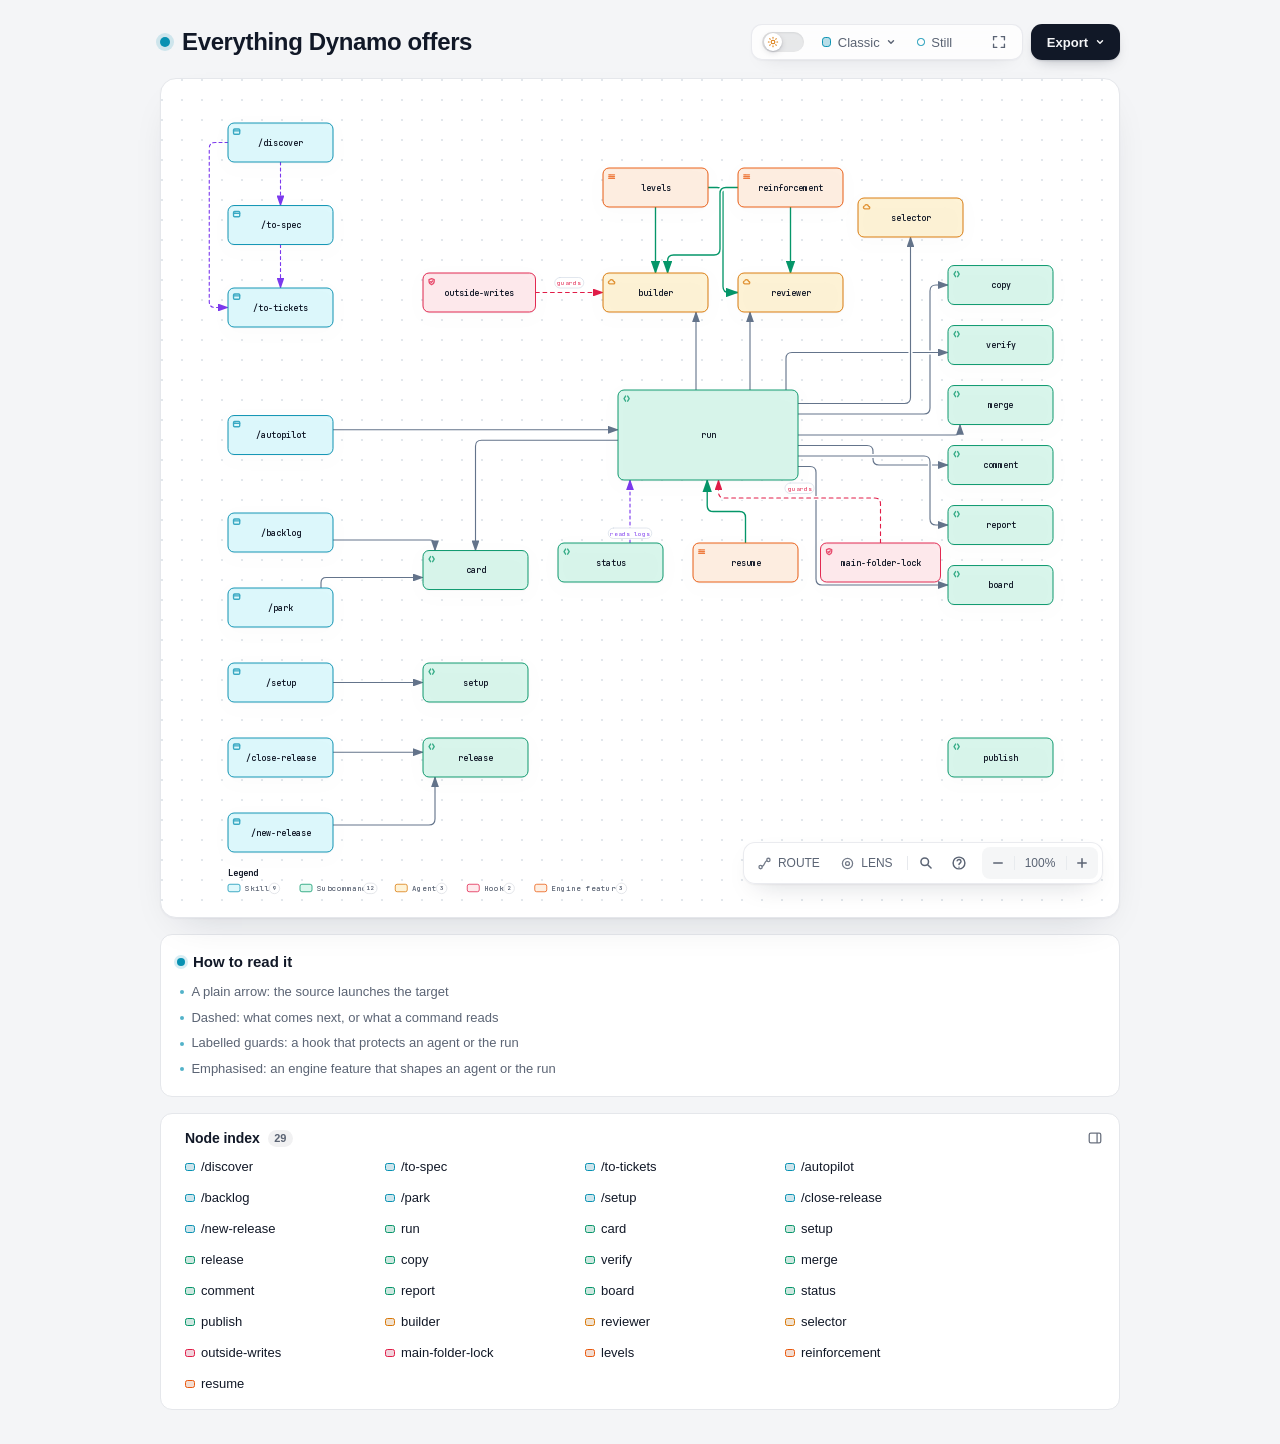
==== commit 786a0558: "Dynamo 0.7.0" ====
--- a/site/map/map.diagram.en.html
+++ b/site/map/map.diagram.en.html
@@ -5291,28 +5291,28 @@
           <path data-edge-from="command-run" data-edge-to="command-card" data-edge-key="9" data-edge-id="run-card" data-composition-points="560,463;370,463;370,610" data-composition-crossover="halo" data-composition-independent="true" d="M 560 463 L 378 463 Q 370 463 370 471 L 370 610" class="a-default" data-animate="edge" style="--step:9" stroke-width="1.5" marker-end="url(#arrowhead)"/>
         </g>
         <g data-graph-role="automatic-crossover" style="--step:10">
-          <path data-graph-role="automatic-crossover-underlay" d="M 800 421 L 968 421 Q 976 421 976 413 L 976 264 Q 976 256 984 256 L 1000 256" fill="none" stroke="var(--mask)" stroke-width="5.5" stroke-linecap="round" stroke-linejoin="round" pointer-events="none"/>
-          <path data-edge-from="command-run" data-edge-to="command-copy" data-edge-key="10" data-edge-id="run-copy" data-composition-points="800,421;976,421;976,256;1000,256" data-composition-crossover="halo" data-composition-independent="true" d="M 800 421 L 968 421 Q 976 421 976 413 L 976 264 Q 976 256 984 256 L 1000 256" class="a-default" data-animate="edge" style="--step:10" stroke-width="1.5" marker-end="url(#arrowhead)"/>
+          <path data-graph-role="automatic-crossover-underlay" d="M 800 428 L 968 428 Q 976 428 976 420 L 976 264 Q 976 256 984 256 L 1000 256" fill="none" stroke="var(--mask)" stroke-width="5.5" stroke-linecap="round" stroke-linejoin="round" pointer-events="none"/>
+          <path data-edge-from="command-run" data-edge-to="command-copy" data-edge-key="10" data-edge-id="run-copy" data-composition-points="800,428;976,428;976,256;1000,256" data-composition-crossover="halo" data-composition-independent="true" d="M 800 428 L 968 428 Q 976 428 976 420 L 976 264 Q 976 256 984 256 L 1000 256" class="a-default" data-animate="edge" style="--step:10" stroke-width="1.5" marker-end="url(#arrowhead)"/>
         </g>
         <g data-graph-role="automatic-crossover" style="--step:11">
           <path data-graph-role="automatic-crossover-underlay" d="M 784 396 L 784 354 Q 784 346 792 346 L 1000 346" fill="none" stroke="var(--mask)" stroke-width="5.5" stroke-linecap="round" stroke-linejoin="round" pointer-events="none"/>
           <path data-edge-from="command-run" data-edge-to="command-verify" data-edge-key="11" data-edge-id="run-verify" data-composition-points="784,396;784,346;1000,346" data-composition-crossover="halo" data-composition-independent="true" d="M 784 396 L 784 354 Q 784 346 792 346 L 1000 346" class="a-default" data-animate="edge" style="--step:11" stroke-width="1.5" marker-end="url(#arrowhead)"/>
         </g>
         <g data-graph-role="automatic-crossover" style="--step:12">
-          <path data-graph-role="automatic-crossover-underlay" d="M 800 449 L 968 449 Q 976 449 976 441 L 976 424 Q 976 416 984 416 L 1000 416" fill="none" stroke="var(--mask)" stroke-width="5.5" stroke-linecap="round" stroke-linejoin="round" pointer-events="none"/>
-          <path data-edge-from="command-run" data-edge-to="command-merge" data-edge-key="12" data-edge-id="run-merge" data-composition-points="800,449;976,449;976,416;1000,416" data-composition-crossover="halo" data-composition-independent="true" d="M 800 449 L 968 449 Q 976 449 976 441 L 976 424 Q 976 416 984 416 L 1000 416" class="a-default" data-animate="edge" style="--step:12" stroke-width="1.5" marker-end="url(#arrowhead)"/>
+          <path data-graph-role="automatic-crossover-underlay" d="M 800 456 L 1009 456 Q 1016 456 1016 449 L 1016 442" fill="none" stroke="var(--mask)" stroke-width="5.5" stroke-linecap="round" stroke-linejoin="round" pointer-events="none"/>
+          <path data-edge-from="command-run" data-edge-to="command-merge" data-edge-key="12" data-edge-id="run-merge" data-composition-points="800,456;1016,456;1016,442" data-composition-crossover="halo" data-composition-independent="true" d="M 800 456 L 1009 456 Q 1016 456 1016 449 L 1016 442" class="a-default" data-animate="edge" style="--step:12" stroke-width="1.5" marker-end="url(#arrowhead)"/>
         </g>
         <g data-graph-role="automatic-crossover" style="--step:13">
-          <path data-graph-role="automatic-crossover-underlay" d="M 800 463 L 892 463 Q 900 463 900 471 L 900 488 Q 900 496 908 496 L 1000 496" fill="none" stroke="var(--mask)" stroke-width="5.5" stroke-linecap="round" stroke-linejoin="round" pointer-events="none"/>
-          <path data-edge-from="command-run" data-edge-to="command-comment" data-edge-key="13" data-edge-id="run-comment" data-composition-points="800,463;900,463;900,496;1000,496" data-composition-crossover="halo" data-composition-independent="true" d="M 800 463 L 892 463 Q 900 463 900 471 L 900 488 Q 900 496 908 496 L 1000 496" class="a-default" data-animate="edge" style="--step:12" stroke-width="1.5" marker-end="url(#arrowhead)"/>
+          <path data-graph-role="automatic-crossover-underlay" d="M 800 470 L 892 470 Q 900 470 900 478 L 900 488 Q 900 496 908 496 L 1000 496" fill="none" stroke="var(--mask)" stroke-width="5.5" stroke-linecap="round" stroke-linejoin="round" pointer-events="none"/>
+          <path data-edge-from="command-run" data-edge-to="command-comment" data-edge-key="13" data-edge-id="run-comment" data-composition-points="800,470;900,470;900,496;1000,496" data-composition-crossover="halo" data-composition-independent="true" d="M 800 470 L 892 470 Q 900 470 900 478 L 900 488 Q 900 496 908 496 L 1000 496" class="a-default" data-animate="edge" style="--step:12" stroke-width="1.5" marker-end="url(#arrowhead)"/>
         </g>
         <g data-graph-role="automatic-crossover" style="--step:14">
-          <path data-graph-role="automatic-crossover-underlay" d="M 800 477 L 968 477 Q 976 477 976 485 L 976 568 Q 976 576 984 576 L 1000 576" fill="none" stroke="var(--mask)" stroke-width="5.5" stroke-linecap="round" stroke-linejoin="round" pointer-events="none"/>
-          <path data-edge-from="command-run" data-edge-to="command-report" data-edge-key="14" data-edge-id="run-report" data-composition-points="800,477;976,477;976,576;1000,576" data-composition-crossover="halo" data-composition-independent="true" d="M 800 477 L 968 477 Q 976 477 976 485 L 976 568 Q 976 576 984 576 L 1000 576" class="a-default" data-animate="edge" style="--step:12" stroke-width="1.5" marker-end="url(#arrowhead)"/>
+          <path data-graph-role="automatic-crossover-underlay" d="M 800 484 L 968 484 Q 976 484 976 492 L 976 568 Q 976 576 984 576 L 1000 576" fill="none" stroke="var(--mask)" stroke-width="5.5" stroke-linecap="round" stroke-linejoin="round" pointer-events="none"/>
+          <path data-edge-from="command-run" data-edge-to="command-report" data-edge-key="14" data-edge-id="run-report" data-composition-points="800,484;976,484;976,576;1000,576" data-composition-crossover="halo" data-composition-independent="true" d="M 800 484 L 968 484 Q 976 484 976 492 L 976 568 Q 976 576 984 576 L 1000 576" class="a-default" data-animate="edge" style="--step:12" stroke-width="1.5" marker-end="url(#arrowhead)"/>
         </g>
         <g data-graph-role="automatic-crossover" style="--step:15">
-          <path data-graph-role="automatic-crossover-underlay" d="M 800 491 L 816 491 Q 824 491 824 499 L 824 648 Q 824 656 832 656 L 1000 656" fill="none" stroke="var(--mask)" stroke-width="5.5" stroke-linecap="round" stroke-linejoin="round" pointer-events="none"/>
-          <path data-edge-from="command-run" data-edge-to="command-board" data-edge-key="15" data-edge-id="run-board" data-composition-points="800,491;824,491;824,656;1000,656" data-composition-crossover="halo" data-composition-independent="true" d="M 800 491 L 816 491 Q 824 491 824 499 L 824 648 Q 824 656 832 656 L 1000 656" class="a-default" data-animate="edge" style="--step:12" stroke-width="1.5" marker-end="url(#arrowhead)"/>
+          <path data-graph-role="automatic-crossover-underlay" d="M 800 498 L 816 498 Q 824 498 824 506 L 824 648 Q 824 656 832 656 L 1000 656" fill="none" stroke="var(--mask)" stroke-width="5.5" stroke-linecap="round" stroke-linejoin="round" pointer-events="none"/>
+          <path data-edge-from="command-run" data-edge-to="command-board" data-edge-key="15" data-edge-id="run-board" data-composition-points="800,498;824,498;824,656;1000,656" data-composition-crossover="halo" data-composition-independent="true" d="M 800 498 L 816 498 Q 824 498 824 506 L 824 648 Q 824 656 832 656 L 1000 656" class="a-default" data-animate="edge" style="--step:12" stroke-width="1.5" marker-end="url(#arrowhead)"/>
         </g>
         <g data-graph-role="automatic-crossover" style="--step:16">
           <path data-graph-role="automatic-crossover-underlay" d="M 664 396 L 664 292" fill="none" stroke="var(--mask)" stroke-width="5.5" stroke-linecap="round" stroke-linejoin="round" pointer-events="none"/>
@@ -5323,36 +5323,40 @@
           <path data-edge-from="command-run" data-edge-to="agent-reviewer" data-edge-key="17" data-edge-id="run-reviewer" data-composition-points="736,396;736,292" data-composition-crossover="halo" data-composition-independent="true" d="M 736 396 L 736 292" class="a-default" data-animate="edge" style="--step:12" stroke-width="1.5" marker-end="url(#arrowhead)"/>
         </g>
         <g data-graph-role="automatic-crossover" style="--step:18">
-          <path data-graph-role="automatic-crossover-underlay" d="M 576 600 L 576 516" fill="none" stroke="var(--mask)" stroke-width="5.5" stroke-linecap="round" stroke-linejoin="round" pointer-events="none"/>
-          <path data-edge-from="command-status" data-edge-to="command-run" data-edge-label="reads logs" data-edge-key="18" data-edge-id="status-run" data-composition-points="576,600;576,516" data-composition-crossover="halo" data-composition-independent="true" d="M 576 600 L 576 516" class="a-dashed" data-animate="edge" style="--step:12" stroke-width="1.5" marker-end="url(#arrowhead-dashed)"/>
+          <path data-graph-role="automatic-crossover-underlay" d="M 800 414 L 942 414 Q 950 414 950 406 L 950 192" fill="none" stroke="var(--mask)" stroke-width="5.5" stroke-linecap="round" stroke-linejoin="round" pointer-events="none"/>
+          <path data-edge-from="command-run" data-edge-to="agent-selector" data-edge-key="18" data-edge-id="run-selector" data-composition-points="800,414;950,414;950,192" data-composition-crossover="halo" data-composition-independent="true" d="M 800 414 L 942 414 Q 950 414 950 406 L 950 192" class="a-default" data-animate="edge" style="--step:12" stroke-width="1.5" marker-end="url(#arrowhead)"/>
         </g>
         <g data-graph-role="automatic-crossover" style="--step:19">
-          <path data-graph-role="automatic-crossover-underlay" d="M 910 600 L 910 548 Q 910 540 902 540 L 702 540 Q 694 540 694 532 L 694 516" fill="none" stroke="var(--mask)" stroke-width="5.5" stroke-linecap="round" stroke-linejoin="round" pointer-events="none"/>
-          <path data-edge-from="hook-main-folder-lock" data-edge-to="command-run" data-edge-label="guards" data-edge-key="19" data-edge-id="lock-run" data-composition-points="910,600;910,540;694,540;694,516" data-composition-crossover="halo" data-composition-independent="true" d="M 910 600 L 910 548 Q 910 540 902 540 L 702 540 Q 694 540 694 532 L 694 516" class="a-security" data-animate="edge" style="--step:12" stroke-width="1.5" marker-end="url(#arrowhead-security)"/>
+          <path data-graph-role="automatic-crossover-underlay" d="M 576 600 L 576 516" fill="none" stroke="var(--mask)" stroke-width="5.5" stroke-linecap="round" stroke-linejoin="round" pointer-events="none"/>
+          <path data-edge-from="command-status" data-edge-to="command-run" data-edge-label="reads logs" data-edge-key="19" data-edge-id="status-run" data-composition-points="576,600;576,516" data-composition-crossover="halo" data-composition-independent="true" d="M 576 600 L 576 516" class="a-dashed" data-animate="edge" style="--step:12" stroke-width="1.5" marker-end="url(#arrowhead-dashed)"/>
         </g>
         <g data-graph-role="automatic-crossover" style="--step:20">
-          <path data-graph-role="automatic-crossover-underlay" d="M 450 266 L 540 266" fill="none" stroke="var(--mask)" stroke-width="5.5" stroke-linecap="round" stroke-linejoin="round" pointer-events="none"/>
-          <path data-edge-from="hook-outside-writes" data-edge-to="agent-builder" data-edge-label="guards" data-edge-key="20" data-edge-id="outside-writes-builder" data-composition-points="450,266;540,266" data-composition-crossover="halo" data-composition-independent="true" d="M 450 266 L 540 266" class="a-security" data-animate="edge" style="--step:12" stroke-width="1.5" marker-end="url(#arrowhead-security)"/>
+          <path data-graph-role="automatic-crossover-underlay" d="M 910 600 L 910 548 Q 910 540 902 540 L 702 540 Q 694 540 694 532 L 694 516" fill="none" stroke="var(--mask)" stroke-width="5.5" stroke-linecap="round" stroke-linejoin="round" pointer-events="none"/>
+          <path data-edge-from="hook-main-folder-lock" data-edge-to="command-run" data-edge-label="guards" data-edge-key="20" data-edge-id="lock-run" data-composition-points="910,600;910,540;694,540;694,516" data-composition-crossover="halo" data-composition-independent="true" d="M 910 600 L 910 548 Q 910 540 902 540 L 702 540 Q 694 540 694 532 L 694 516" class="a-security" data-animate="edge" style="--step:12" stroke-width="1.5" marker-end="url(#arrowhead-security)"/>
         </g>
         <g data-graph-role="automatic-crossover" style="--step:21">
-          <path data-graph-role="automatic-crossover-underlay" d="M 610 152 L 610 240" fill="none" stroke="var(--mask)" stroke-width="5.8" stroke-linecap="round" stroke-linejoin="round" pointer-events="none"/>
-          <path data-edge-from="feature-levels" data-edge-to="agent-builder" data-edge-key="21" data-edge-id="levels-builder" data-composition-points="610,152;610,240" data-composition-crossover="halo" data-composition-independent="true" d="M 610 152 L 610 240" class="a-emphasis" data-animate="edge" style="--step:12" stroke-width="1.8" marker-end="url(#arrowhead-emphasis)"/>
+          <path data-graph-role="automatic-crossover-underlay" d="M 450 266 L 540 266" fill="none" stroke="var(--mask)" stroke-width="5.5" stroke-linecap="round" stroke-linejoin="round" pointer-events="none"/>
+          <path data-edge-from="hook-outside-writes" data-edge-to="agent-builder" data-edge-label="guards" data-edge-key="21" data-edge-id="outside-writes-builder" data-composition-points="450,266;540,266" data-composition-crossover="halo" data-composition-independent="true" d="M 450 266 L 540 266" class="a-security" data-animate="edge" style="--step:12" stroke-width="1.5" marker-end="url(#arrowhead-security)"/>
         </g>
         <g data-graph-role="automatic-crossover" style="--step:22">
-          <path data-graph-role="automatic-crossover-underlay" d="M 680 126 L 692 126 Q 700 126 700 134 L 700 258 Q 700 266 708 266 L 720 266" fill="none" stroke="var(--mask)" stroke-width="5.8" stroke-linecap="round" stroke-linejoin="round" pointer-events="none"/>
-          <path data-edge-from="feature-levels" data-edge-to="agent-reviewer" data-edge-key="22" data-edge-id="levels-reviewer" data-composition-points="680,126;700,126;700,266;720,266" data-composition-crossover="halo" data-composition-independent="true" d="M 680 126 L 692 126 Q 700 126 700 134 L 700 258 Q 700 266 708 266 L 720 266" class="a-emphasis" data-animate="edge" style="--step:12" stroke-width="1.8" marker-end="url(#arrowhead-emphasis)"/>
+          <path data-graph-role="automatic-crossover-underlay" d="M 610 152 L 610 240" fill="none" stroke="var(--mask)" stroke-width="5.8" stroke-linecap="round" stroke-linejoin="round" pointer-events="none"/>
+          <path data-edge-from="feature-levels" data-edge-to="agent-builder" data-edge-key="22" data-edge-id="levels-builder" data-composition-points="610,152;610,240" data-composition-crossover="halo" data-composition-independent="true" d="M 610 152 L 610 240" class="a-emphasis" data-animate="edge" style="--step:12" stroke-width="1.8" marker-end="url(#arrowhead-emphasis)"/>
         </g>
         <g data-graph-role="automatic-crossover" style="--step:23">
-          <path data-graph-role="automatic-crossover-underlay" d="M 720 126 L 704 126 Q 696 126 696 134 L 696 208 Q 696 216 688 216 L 634.1 216 Q 626.1 216 626.1 224 L 626.1 240" fill="none" stroke="var(--mask)" stroke-width="5.8" stroke-linecap="round" stroke-linejoin="round" pointer-events="none"/>
-          <path data-edge-from="feature-reinforcement" data-edge-to="agent-builder" data-edge-key="23" data-edge-id="reinforcement-builder" data-composition-points="720,126;696,126;696,216;626.1,216;626.1,240" data-composition-crossover="halo" data-composition-independent="true" d="M 720 126 L 704 126 Q 696 126 696 134 L 696 208 Q 696 216 688 216 L 634.1 216 Q 626.1 216 626.1 224 L 626.1 240" class="a-emphasis" data-animate="edge" style="--step:12" stroke-width="1.8" marker-end="url(#arrowhead-emphasis)"/>
+          <path data-graph-role="automatic-crossover-underlay" d="M 680 126 L 692 126 Q 700 126 700 134 L 700 258 Q 700 266 708 266 L 720 266" fill="none" stroke="var(--mask)" stroke-width="5.8" stroke-linecap="round" stroke-linejoin="round" pointer-events="none"/>
+          <path data-edge-from="feature-levels" data-edge-to="agent-reviewer" data-edge-key="23" data-edge-id="levels-reviewer" data-composition-points="680,126;700,126;700,266;720,266" data-composition-crossover="halo" data-composition-independent="true" d="M 680 126 L 692 126 Q 700 126 700 134 L 700 258 Q 700 266 708 266 L 720 266" class="a-emphasis" data-animate="edge" style="--step:12" stroke-width="1.8" marker-end="url(#arrowhead-emphasis)"/>
         </g>
         <g data-graph-role="automatic-crossover" style="--step:24">
-          <path data-graph-role="automatic-crossover-underlay" d="M 790 152 L 790 240" fill="none" stroke="var(--mask)" stroke-width="5.8" stroke-linecap="round" stroke-linejoin="round" pointer-events="none"/>
-          <path data-edge-from="feature-reinforcement" data-edge-to="agent-reviewer" data-edge-key="24" data-edge-id="reinforcement-reviewer" data-composition-points="790,152;790,240" data-composition-crossover="halo" data-composition-independent="true" d="M 790 152 L 790 240" class="a-emphasis" data-animate="edge" style="--step:12" stroke-width="1.8" marker-end="url(#arrowhead-emphasis)"/>
+          <path data-graph-role="automatic-crossover-underlay" d="M 720 126 L 704 126 Q 696 126 696 134 L 696 208 Q 696 216 688 216 L 634.1 216 Q 626.1 216 626.1 224 L 626.1 240" fill="none" stroke="var(--mask)" stroke-width="5.8" stroke-linecap="round" stroke-linejoin="round" pointer-events="none"/>
+          <path data-edge-from="feature-reinforcement" data-edge-to="agent-builder" data-edge-key="24" data-edge-id="reinforcement-builder" data-composition-points="720,126;696,126;696,216;626.1,216;626.1,240" data-composition-crossover="halo" data-composition-independent="true" d="M 720 126 L 704 126 Q 696 126 696 134 L 696 208 Q 696 216 688 216 L 634.1 216 Q 626.1 216 626.1 224 L 626.1 240" class="a-emphasis" data-animate="edge" style="--step:12" stroke-width="1.8" marker-end="url(#arrowhead-emphasis)"/>
         </g>
         <g data-graph-role="automatic-crossover" style="--step:25">
+          <path data-graph-role="automatic-crossover-underlay" d="M 790 152 L 790 240" fill="none" stroke="var(--mask)" stroke-width="5.8" stroke-linecap="round" stroke-linejoin="round" pointer-events="none"/>
+          <path data-edge-from="feature-reinforcement" data-edge-to="agent-reviewer" data-edge-key="25" data-edge-id="reinforcement-reviewer" data-composition-points="790,152;790,240" data-composition-crossover="halo" data-composition-independent="true" d="M 790 152 L 790 240" class="a-emphasis" data-animate="edge" style="--step:12" stroke-width="1.8" marker-end="url(#arrowhead-emphasis)"/>
+        </g>
+        <g data-graph-role="automatic-crossover" style="--step:26">
           <path data-graph-role="automatic-crossover-underlay" d="M 730 600 L 730 566 Q 730 558 722 558 L 686.95 558 Q 678.95 558 678.95 550 L 678.95 516" fill="none" stroke="var(--mask)" stroke-width="5.8" stroke-linecap="round" stroke-linejoin="round" pointer-events="none"/>
-          <path data-edge-from="feature-resume" data-edge-to="command-run" data-edge-key="25" data-edge-id="resume-run" data-composition-points="730,600;730,558;678.95,558;678.95,516" data-composition-crossover="halo" data-composition-independent="true" d="M 730 600 L 730 566 Q 730 558 722 558 L 686.95 558 Q 678.95 558 678.95 550 L 678.95 516" class="a-emphasis" data-animate="edge" style="--step:12" stroke-width="1.8" marker-end="url(#arrowhead-emphasis)"/>
+          <path data-edge-from="feature-resume" data-edge-to="command-run" data-edge-key="26" data-edge-id="resume-run" data-composition-points="730,600;730,558;678.95,558;678.95,516" data-composition-crossover="halo" data-composition-independent="true" d="M 730 600 L 730 566 Q 730 558 722 558 L 686.95 558 Q 678.95 558 678.95 550 L 678.95 516" class="a-emphasis" data-animate="edge" style="--step:12" stroke-width="1.8" marker-end="url(#arrowhead-emphasis)"/>
         </g>
 
         <!-- Components -->
@@ -5613,6 +5617,16 @@
           <text data-node-label="" x="790" y="270" class="t-primary" font-size="11" font-weight="600" text-anchor="middle">reviewer</text>
         </g>
 
+        <g id="node-agent-selector" data-node-id="agent-selector" data-node-label="selector" tabindex="0" role="button" aria-label="Focus selector, Architecture component" aria-pressed="false" data-node-kind="cloud" data-node-context="Architecture component">
+          <title>selector · Architecture component</title>
+          <rect x="880" y="140" width="140" height="52" rx="8" class="c-mask"/>
+          <rect x="880" y="140" width="140" height="52" rx="8" class="c-cloud" data-animate="node" style="--step:12" stroke-width="1.5"/>
+          <g aria-hidden="true" data-semantic-sigil="cloud" class="semantic-sigil s-cloud" transform="translate(886 146) scale(0.6875)">
+            <path d="M4.3 12.5h7.3a2.4 2.4 0 0 0 .2-4.8 4 4 0 0 0-7.5-1.3A3.1 3.1 0 0 0 4.3 12.5Z"/>
+          </g>
+          <text data-node-label="" x="950" y="170" class="t-primary" font-size="11" font-weight="600" text-anchor="middle">selector</text>
+        </g>
+
         <g id="node-hook-outside-writes" data-node-id="hook-outside-writes" data-node-label="outside-writes" tabindex="0" role="button" aria-label="Focus outside-writes, Architecture component" aria-pressed="false" data-node-kind="security" data-node-context="Architecture component">
           <title>outside-writes · Architecture component</title>
           <rect x="300" y="240" width="150" height="52" rx="8" class="c-mask"/>
@@ -5693,15 +5707,16 @@
 
 
 
-        <g data-detail="context" data-edge-from="command-status" data-edge-to="command-run" data-edge-label="reads logs" data-edge-key="18" data-edge-id="status-run">
+
+        <g data-detail="context" data-edge-from="command-status" data-edge-to="command-run" data-edge-label="reads logs" data-edge-key="19" data-edge-id="status-run">
           <rect x="547" y="580" width="58" height="14" rx="3" class="c-mask"/>
           <text x="576" y="590" class="t-edge-dashed" font-size="8" text-anchor="middle">reads logs</text>
         </g>
-        <g data-detail="context" data-edge-from="hook-main-folder-lock" data-edge-to="command-run" data-edge-label="guards" data-edge-key="19" data-edge-id="lock-run">
+        <g data-detail="context" data-edge-from="hook-main-folder-lock" data-edge-to="command-run" data-edge-label="guards" data-edge-key="20" data-edge-id="lock-run">
           <rect x="782.6" y="520" width="38.8" height="14" rx="3" class="c-mask"/>
           <text x="802" y="530" class="t-edge-security" font-size="8" text-anchor="middle">guards</text>
         </g>
-        <g data-detail="context" data-edge-from="hook-outside-writes" data-edge-to="agent-builder" data-edge-label="guards" data-edge-key="20" data-edge-id="outside-writes-builder">
+        <g data-detail="context" data-edge-from="hook-outside-writes" data-edge-to="agent-builder" data-edge-label="guards" data-edge-key="21" data-edge-id="outside-writes-builder">
           <rect x="475.6" y="246" width="38.8" height="14" rx="3" class="c-mask"/>
           <text x="495" y="256" class="t-edge-security" font-size="8" text-anchor="middle">guards</text>
         </g>
